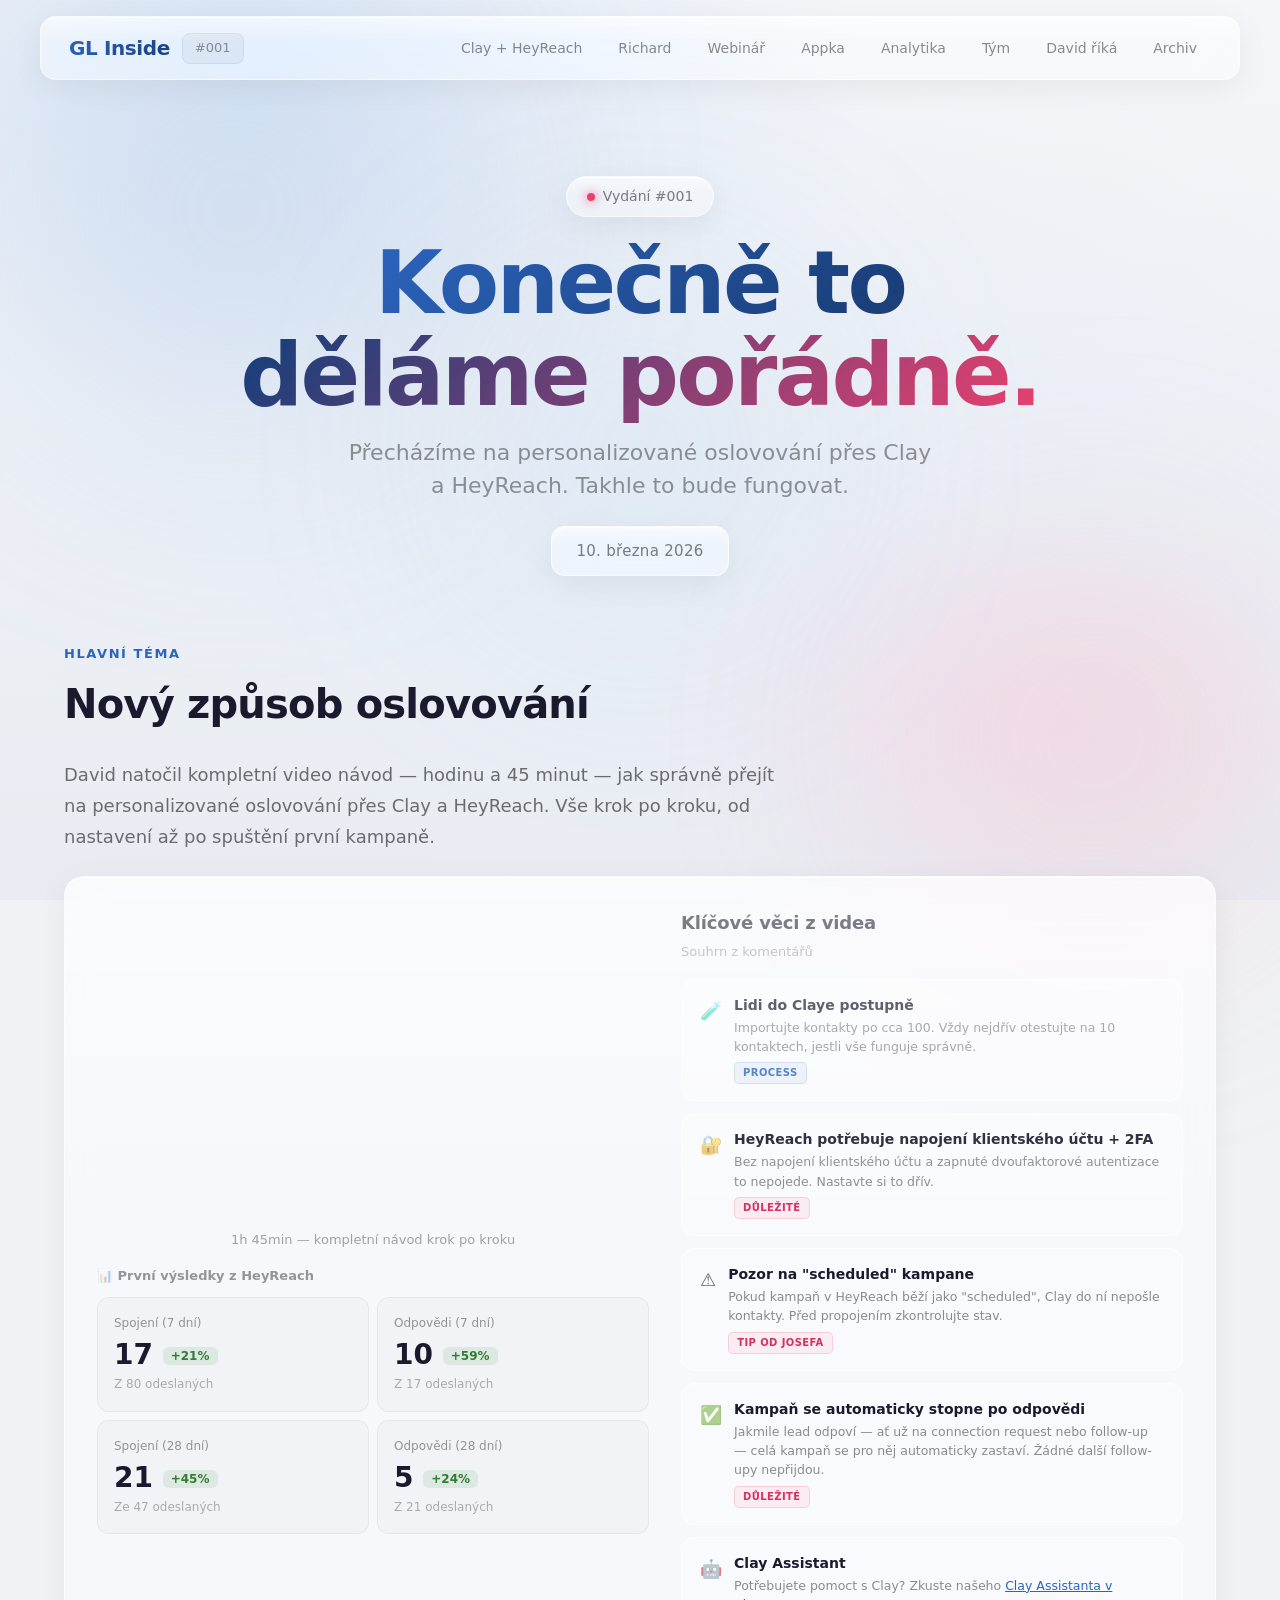
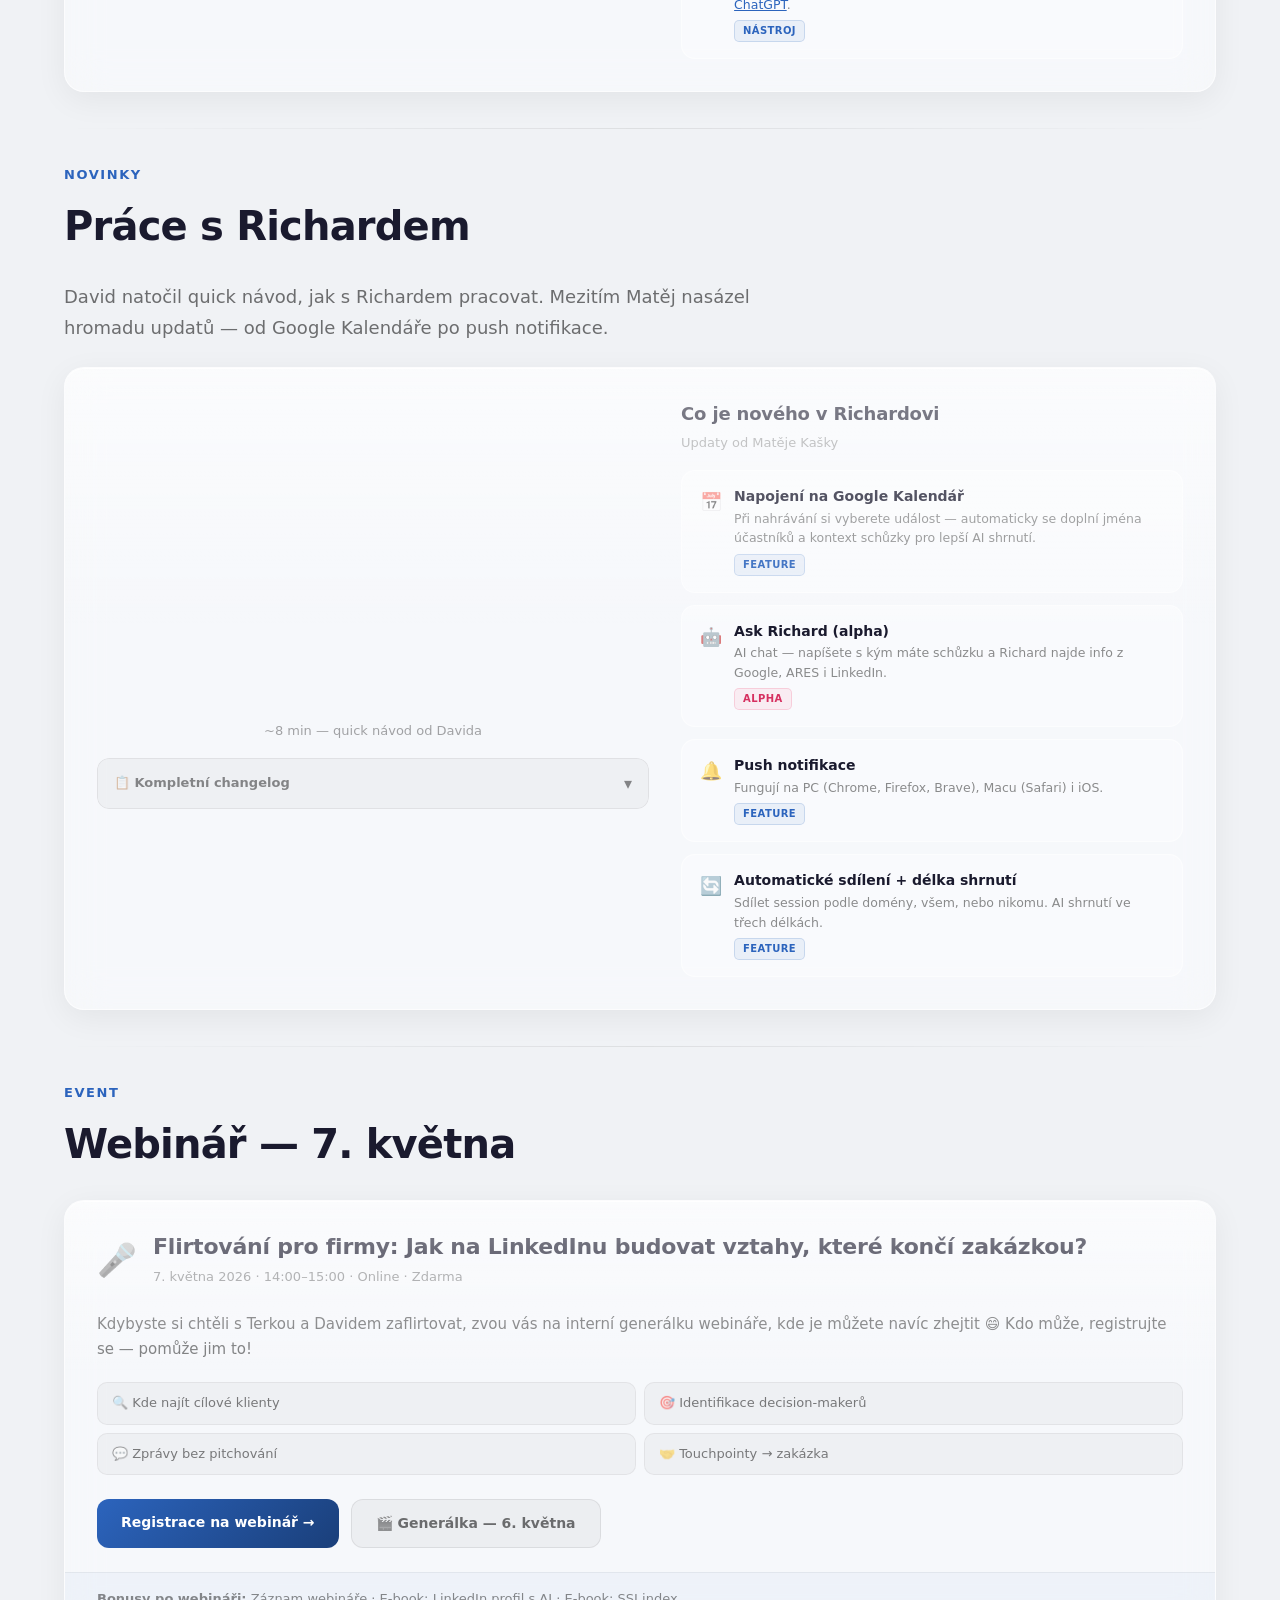
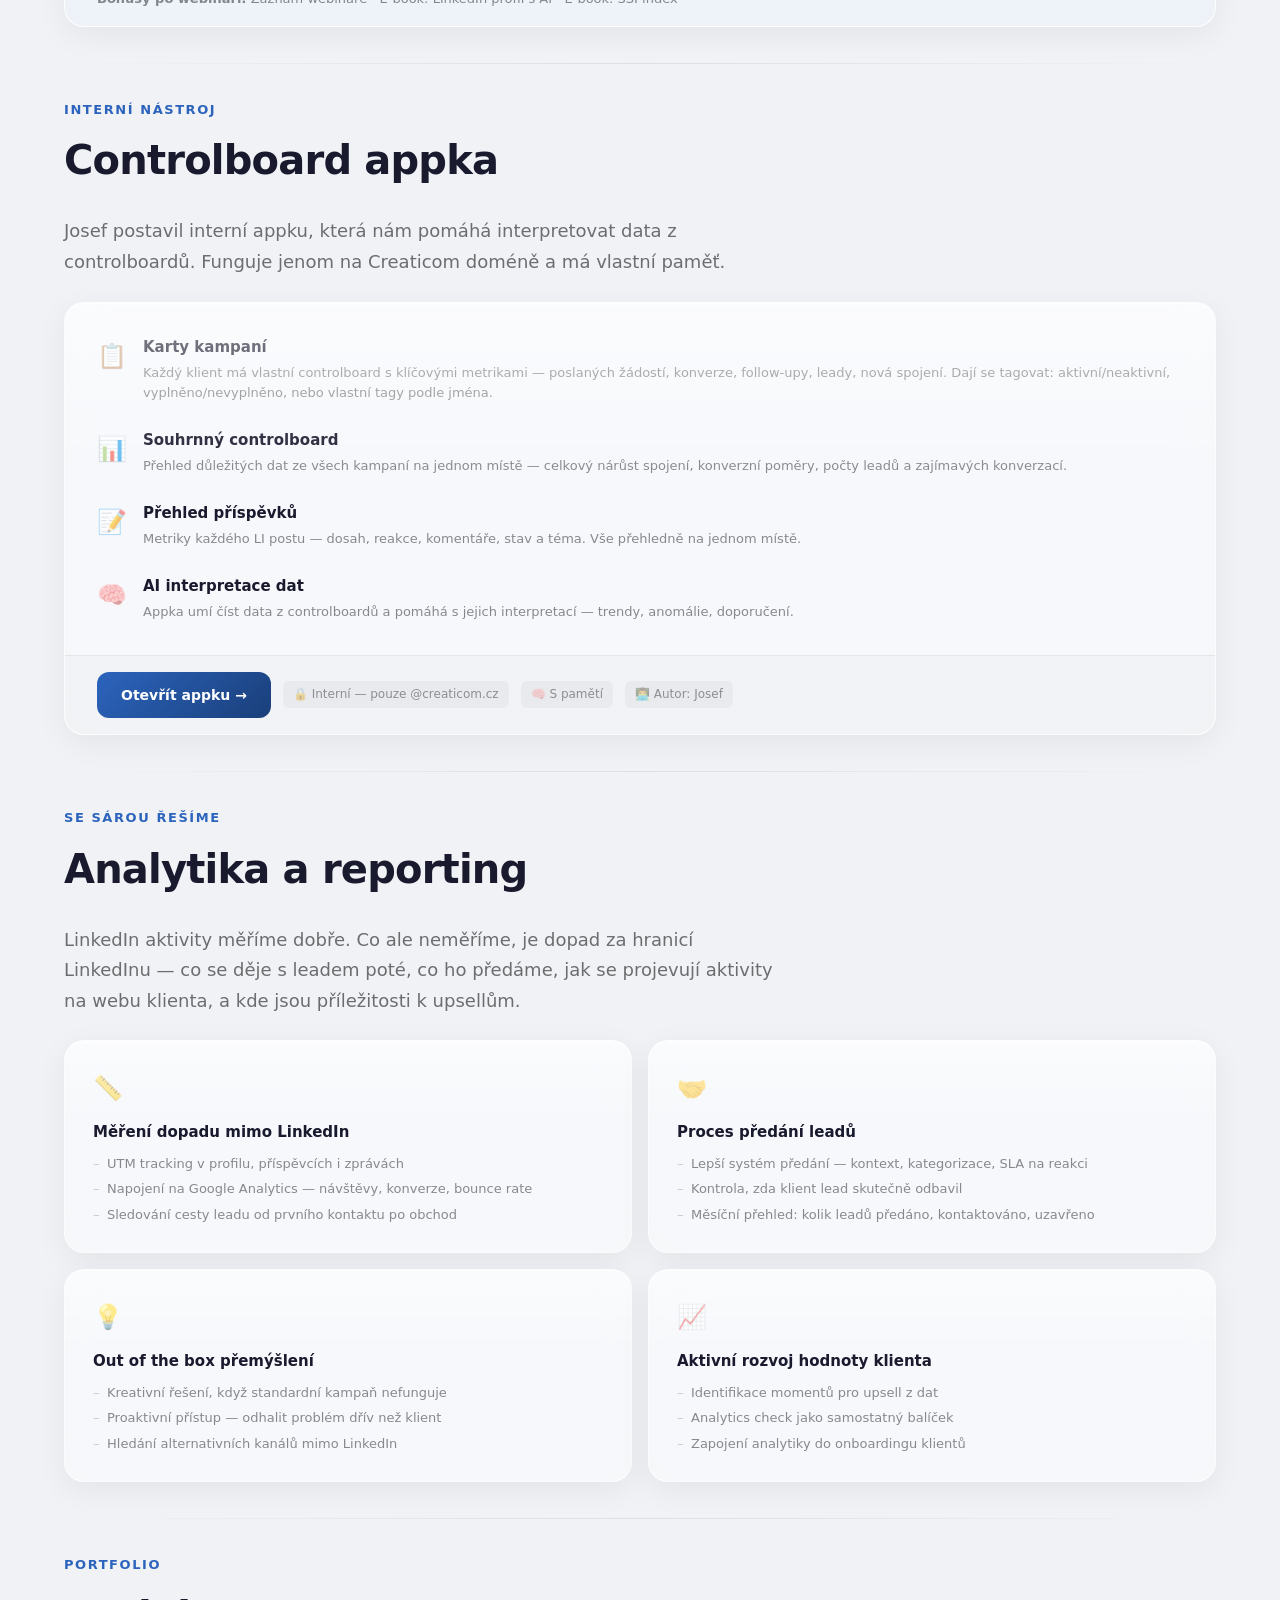
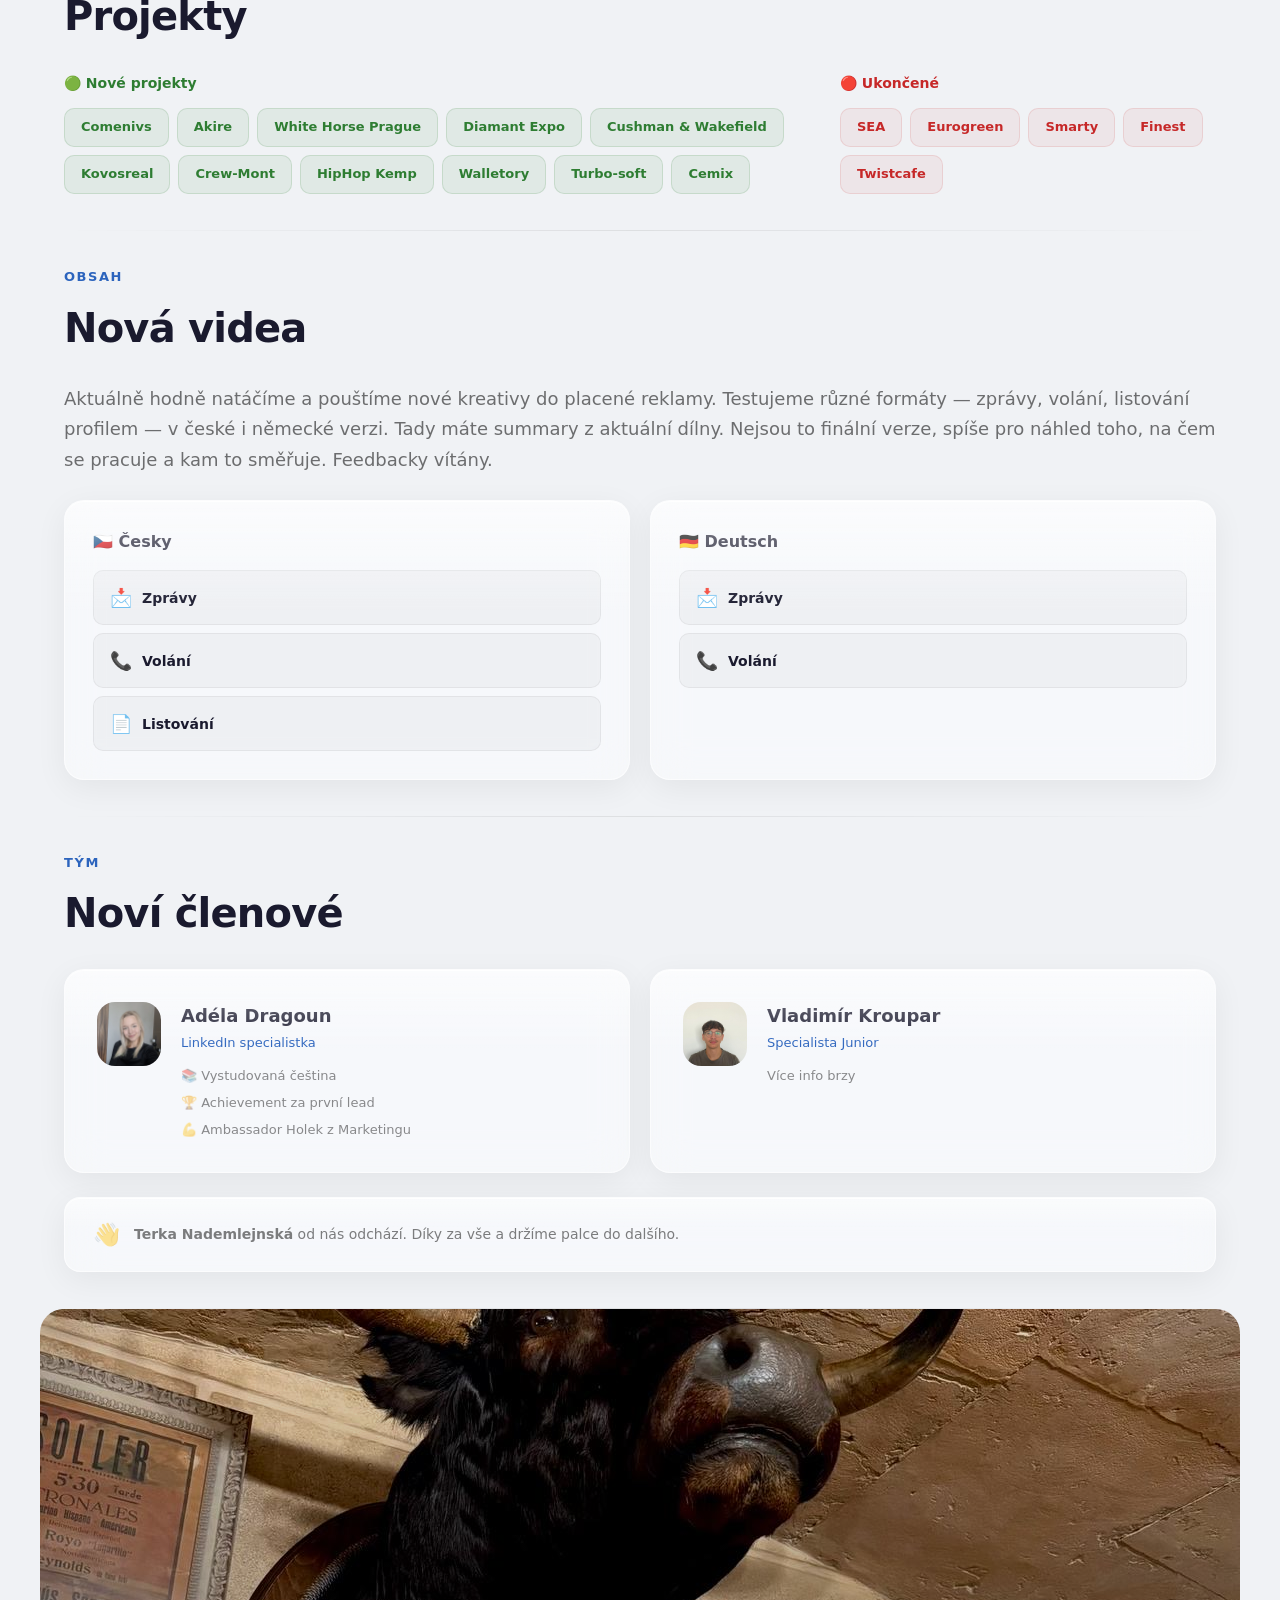
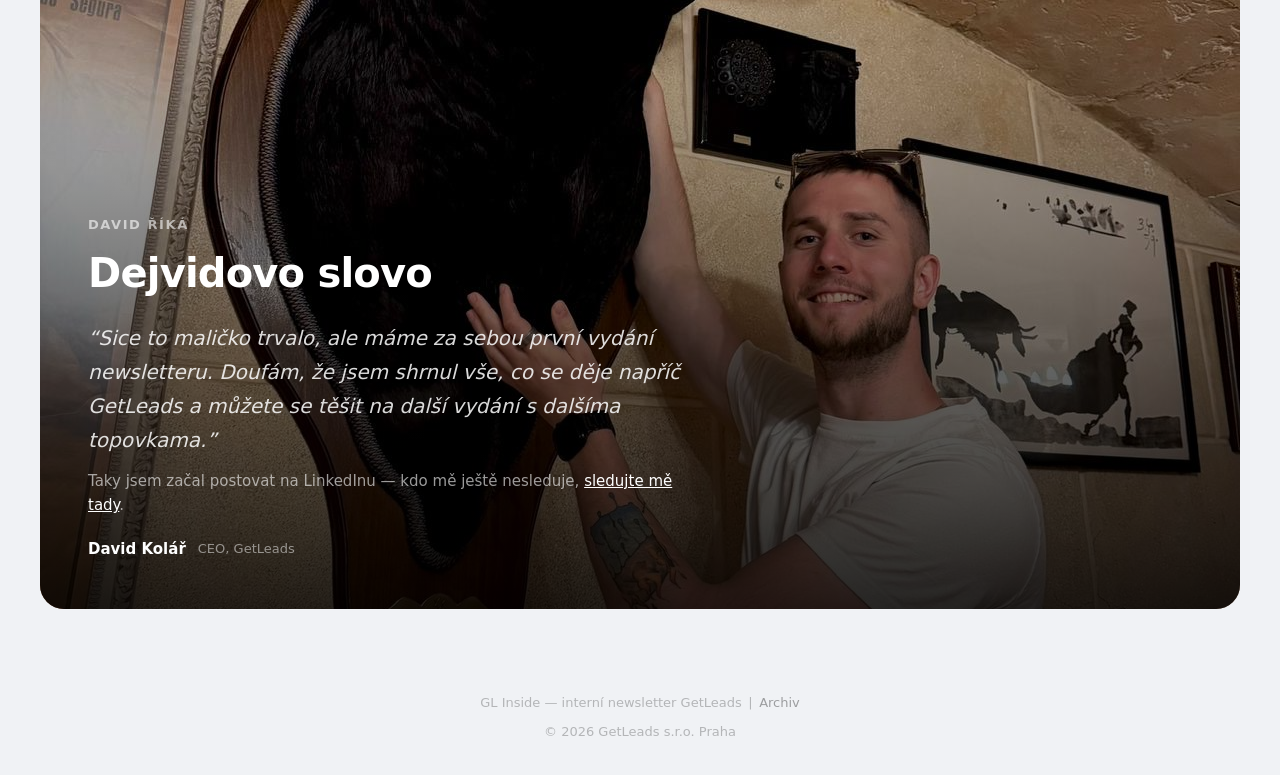
==== issues/001.html @ 80d2df3e "Use 4:3 aspect ratio for David hero to show full photo Co-Authored-By: Claude Opus 4.6 (1M context) " ====
<!DOCTYPE html>
<html lang="cs">
<head>
  <meta charset="UTF-8">
  <meta name="viewport" content="width=device-width, initial-scale=1.0">
  <title>GL Inside #001 — Konečně to děláme pořádně</title>
  <link rel="stylesheet" href="../css/style.css">
  <style>
    /* --- Single news card: video + points --- */
    .news-card {
      padding: 32px;
      display: grid;
      grid-template-columns: 1.1fr 1fr;
      gap: 32px;
      align-items: start;
    }
    @media (max-width: 900px) {
      .news-card {
        grid-template-columns: 1fr;
        padding: 24px;
      }
    }

    /* Left column — video */
    .news-card__video iframe {
      display: block;
      width: 100%;
      aspect-ratio: 16 / 9;
      border: none;
      border-radius: 14px;
    }
    .news-card__video-caption {
      margin-top: 10px;
      font-size: 13px;
      color: rgba(0, 0, 0, 0.35);
      text-align: center;
    }

    /* Right column — points */
    .points-header {
      margin-bottom: 16px;
    }
    .points-header h3 {
      font-size: 18px;
      font-weight: 700;
      color: #1a1a2e;
      letter-spacing: -0.01em;
    }
    .points-header p {
      font-size: 13px;
      color: rgba(0, 0, 0, 0.35);
      margin-top: 4px;
    }
    .points {
      display: flex;
      flex-direction: column;
      gap: 12px;
    }
    .point {
      padding: 16px 18px;
      display: flex;
      align-items: flex-start;
      gap: 12px;
      background: rgba(255, 255, 255, 0.35);
      border: 1px solid rgba(255, 255, 255, 0.5);
      border-radius: 14px;
      transition: all 0.35s ease;
    }
    .point:hover {
      transform: translateY(-2px);
      background: rgba(255, 255, 255, 0.55);
      border-color: rgba(255, 255, 255, 0.7);
      box-shadow: 0 6px 24px rgba(0, 0, 0, 0.05);
    }
    .point__icon {
      font-size: 18px;
      flex-shrink: 0;
      margin-top: 1px;
    }
    .point__body h4 {
      font-size: 14px;
      font-weight: 600;
      color: #1a1a2e;
      margin-bottom: 3px;
      line-height: 1.35;
    }
    .point__body p {
      font-size: 12.5px;
      line-height: 1.55;
      color: rgba(0, 0, 0, 0.45);
    }
    .point__tag {
      display: inline-block;
      margin-top: 6px;
      padding: 2px 8px;
      border-radius: 5px;
      font-size: 10px;
      font-weight: 600;
      letter-spacing: 0.04em;
      text-transform: uppercase;
    }
    .point__tag--blue {
      background: rgba(44, 100, 189, 0.08);
      color: #2C64BD;
      border: 1px solid rgba(44, 100, 189, 0.18);
    }
    .point__tag--pink {
      background: rgba(234, 64, 111, 0.08);
      color: #d63060;
      border: 1px solid rgba(234, 64, 111, 0.18);
    }

    /* Intro text */
    .intro-text {
      font-size: clamp(16px, 2vw, 18px);
      line-height: 1.7;
      color: rgba(0, 0, 0, 0.55);
      max-width: 720px;
      margin-bottom: 24px;
    }

    /* Webinar card */
    .webinar-card {
      padding: 0;
      overflow: hidden;
    }
    .webinar-card__header {
      display: flex;
      align-items: flex-start;
      gap: 16px;
      padding: 32px 32px 0;
    }
    .webinar-card__emoji {
      font-size: 32px;
      flex-shrink: 0;
      margin-top: 2px;
    }
    .webinar-card__title {
      font-size: clamp(18px, 2.5vw, 22px);
      font-weight: 700;
      color: #1a1a2e;
      letter-spacing: -0.01em;
      line-height: 1.3;
      margin-bottom: 6px;
    }
    .webinar-card__meta {
      font-size: 13px;
      color: rgba(0, 0, 0, 0.4);
    }
    .webinar-card__body {
      padding: 24px 32px;
    }
    .webinar-card__desc {
      font-size: 15px;
      line-height: 1.65;
      color: rgba(0, 0, 0, 0.5);
      margin-bottom: 20px;
    }
    .webinar-card__topics {
      display: grid;
      grid-template-columns: 1fr 1fr;
      gap: 8px;
      margin-bottom: 24px;
    }
    .webinar-card__topic {
      font-size: 13px;
      color: rgba(0, 0, 0, 0.5);
      padding: 10px 14px;
      background: rgba(0, 0, 0, 0.03);
      border: 1px solid rgba(0, 0, 0, 0.05);
      border-radius: 10px;
    }
    .webinar-card__actions {
      display: flex;
      gap: 12px;
      flex-wrap: wrap;
    }
    .webinar-card__btn {
      display: inline-block;
      padding: 12px 24px;
      border-radius: 12px;
      font-size: 14px;
      font-weight: 600;
      text-decoration: none;
      transition: all 0.3s ease;
    }
    .webinar-card__btn--primary {
      background: linear-gradient(135deg, #2C64BD, #1a3f7a);
      color: #fff;
    }
    .webinar-card__btn--primary:hover {
      transform: translateY(-1px);
      box-shadow: 0 6px 20px rgba(44, 100, 189, 0.3);
    }
    .webinar-card__btn--secondary {
      background: rgba(0, 0, 0, 0.04);
      border: 1px solid rgba(0, 0, 0, 0.08);
      color: rgba(0, 0, 0, 0.55);
    }
    .webinar-card__btn--secondary:hover {
      background: rgba(0, 0, 0, 0.07);
      color: rgba(0, 0, 0, 0.7);
    }
    .webinar-card__bonus {
      padding: 16px 32px;
      background: rgba(44, 100, 189, 0.04);
      border-top: 1px solid rgba(0, 0, 0, 0.05);
      font-size: 13px;
      color: rgba(0, 0, 0, 0.45);
    }
    @media (max-width: 600px) {
      .webinar-card__header { padding: 24px 20px 0; }
      .webinar-card__body { padding: 20px; }
      .webinar-card__bonus { padding: 14px 20px; }
      .webinar-card__topics { grid-template-columns: 1fr; }
      .webinar-card__actions { flex-direction: column; }
      .webinar-card__btn { text-align: center; }
    }

    /* Analytics grid */
    .analytics-grid {
      display: grid;
      grid-template-columns: repeat(2, 1fr);
      gap: 16px;
    }
    .analytics-card {
      padding: 28px;
      transition: all 0.35s ease;
    }
    .analytics-card:hover {
      transform: translateY(-2px);
      box-shadow: 0 12px 36px rgba(0, 0, 0, 0.06);
    }
    .analytics-card__icon {
      font-size: 24px;
      display: block;
      margin-bottom: 12px;
    }
    .analytics-card__title {
      font-size: 15px;
      font-weight: 700;
      color: #1a1a2e;
      margin-bottom: 10px;
    }
    .analytics-card__list {
      list-style: none;
      padding: 0;
      display: flex;
      flex-direction: column;
      gap: 6px;
    }
    .analytics-card__list li {
      font-size: 13px;
      color: rgba(0, 0, 0, 0.45);
      line-height: 1.5;
      padding-left: 14px;
      position: relative;
    }
    .analytics-card__list li::before {
      content: '–';
      position: absolute;
      left: 0;
      color: rgba(0, 0, 0, 0.2);
    }
    @media (max-width: 768px) {
      .analytics-grid { grid-template-columns: 1fr; }
    }

    /* Videos */
    .videos-grid {
      display: grid;
      grid-template-columns: 1fr 1fr;
      gap: 20px;
    }
    .videos-col {
      padding: 28px;
    }
    .videos-col__title {
      font-size: 16px;
      font-weight: 700;
      color: #1a1a2e;
      margin-bottom: 16px;
    }
    .videos-list {
      display: flex;
      flex-direction: column;
      gap: 8px;
    }
    .video-item {
      display: flex;
      align-items: center;
      gap: 10px;
      padding: 12px 16px;
      background: rgba(0, 0, 0, 0.03);
      border: 1px solid rgba(0, 0, 0, 0.05);
      border-radius: 10px;
      text-decoration: none;
      transition: all 0.3s ease;
    }
    .video-item:hover {
      background: rgba(44, 100, 189, 0.06);
      border-color: rgba(44, 100, 189, 0.15);
    }
    .video-item__icon {
      font-size: 18px;
    }
    .video-item__name {
      font-size: 14px;
      font-weight: 600;
      color: #1a1a2e;
    }
    .video-item:hover .video-item__name {
      color: #2C64BD;
    }
    @media (max-width: 600px) {
      .videos-grid { grid-template-columns: 1fr; }
    }

    /* Projects */
    .projects-grid {
      display: grid;
      grid-template-columns: 2fr 1fr;
      gap: 24px;
    }
    .projects-col__title {
      font-size: 14px;
      font-weight: 600;
      margin-bottom: 14px;
    }
    .projects-col__title--green { color: #2e7d32; }
    .projects-col__title--red { color: #c62828; }
    .projects-list {
      display: flex;
      flex-wrap: wrap;
      gap: 8px;
    }
    .project-chip {
      padding: 8px 16px;
      border-radius: 10px;
      font-size: 13px;
      font-weight: 600;
    }
    .project-chip--green {
      background: rgba(46, 125, 50, 0.08);
      color: #2e7d32;
      border: 1px solid rgba(46, 125, 50, 0.15);
    }
    .project-chip--red {
      background: rgba(198, 40, 40, 0.06);
      color: #c62828;
      border: 1px solid rgba(198, 40, 40, 0.12);
    }
    @media (max-width: 600px) {
      .projects-grid { grid-template-columns: 1fr; }
    }

    /* App card */
    .app-card {
      padding: 0;
      overflow: hidden;
    }
    .app-card__features {
      padding: 32px;
      display: flex;
      flex-direction: column;
      gap: 24px;
    }
    .app-feature {
      display: flex;
      gap: 16px;
      align-items: flex-start;
    }
    .app-feature__icon {
      font-size: 24px;
      flex-shrink: 0;
      margin-top: 2px;
    }
    .app-feature__title {
      font-size: 15px;
      font-weight: 700;
      color: #1a1a2e;
      margin-bottom: 4px;
    }
    .app-feature__desc {
      font-size: 13px;
      line-height: 1.6;
      color: rgba(0, 0, 0, 0.45);
    }
    .app-card__footer {
      padding: 16px 32px;
      background: rgba(0, 0, 0, 0.02);
      border-top: 1px solid rgba(0, 0, 0, 0.05);
      display: flex;
      align-items: center;
      gap: 12px;
      flex-wrap: wrap;
      justify-content: flex-start;
    }
    .app-card__tag {
      font-size: 12px;
      color: rgba(0, 0, 0, 0.4);
      padding: 4px 10px;
      background: rgba(0, 0, 0, 0.04);
      border-radius: 6px;
    }
    @media (max-width: 600px) {
      .app-card__features { padding: 24px 20px; }
      .app-card__footer { padding: 14px 20px; }
    }

    /* Changelog accordion */
    .changelog {
      margin-top: 16px;
      border-radius: 12px;
      overflow: hidden;
    }
    .changelog__toggle {
      display: flex;
      align-items: center;
      justify-content: space-between;
      padding: 12px 16px;
      font-size: 13px;
      font-weight: 600;
      color: rgba(0, 0, 0, 0.45);
      cursor: pointer;
      background: rgba(0, 0, 0, 0.03);
      border: 1px solid rgba(0, 0, 0, 0.06);
      border-radius: 12px;
      transition: all 0.3s ease;
      list-style: none;
    }
    .changelog__toggle::-webkit-details-marker { display: none; }
    .changelog__toggle:hover {
      background: rgba(0, 0, 0, 0.05);
      color: rgba(0, 0, 0, 0.6);
    }
    .changelog__arrow {
      transition: transform 0.3s ease;
      font-size: 16px;
    }
    .changelog[open] .changelog__arrow {
      transform: rotate(180deg);
    }
    .changelog[open] .changelog__toggle {
      border-radius: 12px 12px 0 0;
      border-bottom-color: transparent;
    }
    .changelog__content {
      padding: 16px 18px 20px;
      background: rgba(0, 0, 0, 0.02);
      border: 1px solid rgba(0, 0, 0, 0.06);
      border-top: none;
      border-radius: 0 0 12px 12px;
    }
    .changelog__group {
      margin-bottom: 16px;
    }
    .changelog__group:last-child {
      margin-bottom: 0;
    }
    .changelog__date {
      font-size: 11px;
      font-weight: 600;
      text-transform: uppercase;
      letter-spacing: 0.08em;
      color: #2C64BD;
      margin-bottom: 6px;
    }
    .changelog__content ul {
      list-style: none;
      padding: 0;
      display: flex;
      flex-direction: column;
      gap: 4px;
    }
    .changelog__content li {
      font-size: 12.5px;
      color: rgba(0, 0, 0, 0.5);
      line-height: 1.5;
      padding-left: 12px;
      position: relative;
    }
    .changelog__content li::before {
      content: '–';
      position: absolute;
      left: 0;
      color: rgba(0, 0, 0, 0.2);
    }

    /* Stats row */
    .stats-row {
      display: grid;
      grid-template-columns: 1fr 1fr;
      gap: 16px;
    }
    .stats-row__group {
      padding: 24px;
    }
    .stats-row__period {
      font-size: 13px;
      font-weight: 600;
      color: rgba(0, 0, 0, 0.4);
      margin-bottom: 16px;
    }
    .stats-row__cards {
      display: grid;
      grid-template-columns: 1fr 1fr;
      gap: 12px;
    }
    .stat-mini {
      padding: 16px;
      background: rgba(0, 0, 0, 0.02);
      border: 1px solid rgba(0, 0, 0, 0.05);
      border-radius: 12px;
    }
    .stat-mini__label {
      font-size: 12px;
      color: rgba(0, 0, 0, 0.4);
      margin-bottom: 8px;
    }
    .stat-mini__value {
      font-size: 28px;
      font-weight: 700;
      color: #1a1a2e;
      line-height: 1;
      margin-bottom: 6px;
    }
    .stat-mini__badge {
      font-size: 12px;
      font-weight: 600;
      color: #2e7d32;
      background: rgba(46, 125, 50, 0.1);
      padding: 2px 8px;
      border-radius: 6px;
      vertical-align: middle;
    }
    .stat-mini__sub {
      font-size: 12px;
      color: rgba(0, 0, 0, 0.3);
    }
    @media (max-width: 768px) {
      .stats-row { grid-template-columns: 1fr; }
      .stats-row__cards { grid-template-columns: 1fr; }
    }

    /* David hero section */
    .david-hero {
      position: relative;
      border-radius: 24px;
      overflow: hidden;
      max-width: 1200px;
      margin: 0 auto 36px;
      aspect-ratio: 4 / 3;
      display: flex;
      align-items: flex-end;
    }
    .david-hero__bg {
      position: absolute;
      inset: 0;
      width: 100%;
      height: 100%;
      object-fit: cover;
      object-position: center center;
    }
    .david-hero__overlay {
      position: absolute;
      inset: 0;
      background: linear-gradient(to top, rgba(0,0,0,0.85) 0%, rgba(0,0,0,0.4) 50%, rgba(0,0,0,0.1) 100%);
    }
    .david-hero__content {
      position: relative;
      z-index: 1;
      padding: 48px;
      max-width: 700px;
    }
    .david-hero__label {
      font-size: 13px;
      font-weight: 600;
      text-transform: uppercase;
      letter-spacing: 0.12em;
      color: rgba(255,255,255,0.6);
      margin-bottom: 6px;
    }
    .david-hero__title {
      font-size: clamp(28px, 4vw, 40px);
      font-weight: 700;
      color: #fff;
      letter-spacing: -0.02em;
      margin-bottom: 16px;
    }
    .david-hero__quote {
      font-size: clamp(16px, 2vw, 20px);
      font-style: italic;
      font-weight: 300;
      line-height: 1.7;
      color: rgba(255,255,255,0.85);
      margin-bottom: 12px;
    }
    .david-hero__cta {
      font-size: 15px;
      color: rgba(255,255,255,0.6);
      margin-bottom: 20px;
      line-height: 1.6;
    }
    .david-hero__cta a {
      color: #fff;
      text-decoration: underline;
    }
    .david-hero__sig {
      display: flex;
      gap: 12px;
      align-items: center;
    }
    .david-hero__sig-name {
      font-size: 15px;
      font-weight: 700;
      color: #fff;
    }
    .david-hero__sig-role {
      font-size: 13px;
      color: rgba(255,255,255,0.5);
    }
    @media (max-width: 768px) {
      .david-hero {
        min-height: 500px;
        border-radius: 0;
        margin-left: -24px;
        margin-right: -24px;
      }
      .david-hero__content {
        padding: 32px 24px;
      }
    }

    /* Team section */
    .team-grid {
      display: grid;
      grid-template-columns: repeat(auto-fit, minmax(320px, 1fr));
      gap: 20px;
      margin-bottom: 24px;
    }
    .team-card {
      padding: 32px;
      display: flex;
      gap: 20px;
      align-items: flex-start;
      transition: all 0.35s ease;
    }
    .team-card:hover {
      transform: translateY(-2px);
      box-shadow: 0 12px 36px rgba(0, 0, 0, 0.06);
    }
    .team-card__avatar {
      width: 64px;
      height: 64px;
      border-radius: 18px;
      object-fit: cover;
      flex-shrink: 0;
    }
    .team-card__avatar--pink {
      background: linear-gradient(135deg, #EA406F, #c0284f);
    }
    .team-card__avatar--blue {
      background: linear-gradient(135deg, #2C64BD, #1a3f7a);
    }
    .team-card__name {
      font-size: 18px;
      font-weight: 700;
      color: #1a1a2e;
      margin-bottom: 2px;
    }
    .team-card__role {
      font-size: 13px;
      font-weight: 500;
      color: #2C64BD;
      margin-bottom: 12px;
    }
    .team-card__points {
      list-style: none;
      padding: 0;
      display: flex;
      flex-direction: column;
      gap: 6px;
    }
    .team-card__points li {
      font-size: 13px;
      color: rgba(0, 0, 0, 0.45);
    }
    .team-farewell {
      display: flex;
      align-items: center;
      gap: 14px;
      padding: 20px 28px;
      border-radius: 16px;
      font-size: 14px;
      color: rgba(0, 0, 0, 0.5);
      line-height: 1.5;
    }
    .team-farewell__icon {
      font-size: 22px;
      flex-shrink: 0;
    }
    @media (max-width: 768px) {
      .team-grid {
        grid-template-columns: 1fr;
      }
    }
  </style>
</head>
<body>

  <!-- Background -->
  <div class="bg-canvas"></div>
  <div class="bg-orb bg-orb--blue"></div>
  <div class="bg-orb bg-orb--pink"></div>
  <div class="bg-orb bg-orb--cyan"></div>

  <!-- Navbar -->
  <nav class="navbar">
    <div class="navbar__inner glass">
      <a href="../index.html" class="navbar__brand">
        <span class="navbar__logo">GL Inside</span>
        <span class="navbar__issue">#001</span>
      </a>
      <div class="navbar__links">
        <a href="#clay-heyreach" class="navbar__link">Clay + HeyReach</a>
        <a href="#richard" class="navbar__link">Richard</a>
        <a href="#webinar" class="navbar__link">Webinář</a>
        <a href="#appka" class="navbar__link">Appka</a>
        <a href="#analytika" class="navbar__link">Analytika</a>
        <a href="#tym" class="navbar__link">Tým</a>
        <a href="#david" class="navbar__link">David říká</a>
        <a href="../index.html" class="navbar__link">Archiv</a>
      </div>
    </div>
  </nav>

  <!-- Hero -->
  <header class="hero">
    <div class="hero__badge glass">
      <span class="hero__badge-dot"></span>
      Vydání #001
    </div>
    <h1 class="hero__title">
      <span class="hero__title--gradient">Konečně to děláme pořádně.</span>
    </h1>
    <p class="hero__subtitle">
      Přecházíme na personalizované oslovování přes Clay a HeyReach. Takhle to bude fungovat.
    </p>
    <div class="hero__date-badge glass">
      10. března 2026
    </div>
  </header>

  <!-- Clay + HeyReach — jedna aktualita -->
  <section class="section" id="clay-heyreach">
    <div class="section__header">
      <p class="section__label">Hlavní téma</p>
      <h2 class="section__title">Nový způsob oslovování</h2>
    </div>

    <p class="intro-text">
      David natočil kompletní video návod — hodinu a 45 minut — jak správně přejít na personalizované oslovování přes Clay a HeyReach. Vše krok po kroku, od nastavení až po spuštění první kampaně.
    </p>

    <!-- Jedna karta: video vlevo, pointy vpravo -->
    <div class="news-card glass">
      <!-- Video -->
      <div class="news-card__video">
        <iframe
          src="https://www.youtube.com/embed/jrOPq4Cb2VU"
          title="Clay + HeyReach navod"
          allow="accelerometer; autoplay; clipboard-write; encrypted-media; gyroscope; picture-in-picture"
          allowfullscreen>
        </iframe>
        <p class="news-card__video-caption">1h 45min — kompletní návod krok po kroku</p>

        <div style="margin-top: 16px;">
          <p style="font-size: 13px; font-weight: 600; color: rgba(0,0,0,0.4); margin-bottom: 10px;">📊 První výsledky z HeyReach</p>
          <div style="display: grid; grid-template-columns: 1fr 1fr; gap: 8px;">
            <div class="stat-mini">
              <div class="stat-mini__label">Spojení (7 dní)</div>
              <div class="stat-mini__value">17 <span class="stat-mini__badge">+21%</span></div>
              <div class="stat-mini__sub">Z 80 odeslaných</div>
            </div>
            <div class="stat-mini">
              <div class="stat-mini__label">Odpovědi (7 dní)</div>
              <div class="stat-mini__value">10 <span class="stat-mini__badge">+59%</span></div>
              <div class="stat-mini__sub">Z 17 odeslaných</div>
            </div>
            <div class="stat-mini">
              <div class="stat-mini__label">Spojení (28 dní)</div>
              <div class="stat-mini__value">21 <span class="stat-mini__badge">+45%</span></div>
              <div class="stat-mini__sub">Ze 47 odeslaných</div>
            </div>
            <div class="stat-mini">
              <div class="stat-mini__label">Odpovědi (28 dní)</div>
              <div class="stat-mini__value">5 <span class="stat-mini__badge">+24%</span></div>
              <div class="stat-mini__sub">Z 21 odeslaných</div>
            </div>
          </div>
        </div>
      </div>

      <!-- Klicove body -->
      <div>
        <div class="points-header">
          <h3>Klíčové věci z videa</h3>
          <p>Souhrn z komentářů</p>
        </div>
        <div class="points">
          <div class="point">
            <span class="point__icon">&#x1F9EA;</span>
            <div class="point__body">
              <h4>Lidi do Claye postupně</h4>
              <p>Importujte kontakty po cca 100. Vždy nejdřív otestujte na 10 kontaktech, jestli vše funguje správně.</p>
              <span class="point__tag point__tag--blue">PROCESS</span>
            </div>
          </div>
          <div class="point">
            <span class="point__icon">&#x1F510;</span>
            <div class="point__body">
              <h4>HeyReach potřebuje napojení klientského účtu + 2FA</h4>
              <p>Bez napojení klientského účtu a zapnuté dvoufaktorové autentizace to nepojede. Nastavte si to dřív.</p>
              <span class="point__tag point__tag--pink">DŮLEŽITÉ</span>
            </div>
          </div>
          <div class="point">
            <span class="point__icon">&#x26A0;&#xFE0F;</span>
            <div class="point__body">
              <h4>Pozor na "scheduled" kampane</h4>
              <p>Pokud kampaň v HeyReach běží jako "scheduled", Clay do ní nepošle kontakty. Před propojením zkontrolujte stav.</p>
              <span class="point__tag point__tag--pink">TIP OD JOSEFA</span>
            </div>
          </div>
          <div class="point">
            <span class="point__icon">&#x2705;</span>
            <div class="point__body">
              <h4>Kampaň se automaticky stopne po odpovědi</h4>
              <p>Jakmile lead odpoví — ať už na connection request nebo follow-up — celá kampaň se pro něj automaticky zastaví. Žádné další follow-upy nepřijdou.</p>
              <span class="point__tag point__tag--pink">DŮLEŽITÉ</span>
            </div>
          </div>
          <div class="point">
            <span class="point__icon">&#x1F916;</span>
            <div class="point__body">
              <h4>Clay Assistant</h4>
              <p>Potřebujete pomoct s Clay? Zkuste našeho <a href="https://chatgpt.com/g/g-699868f02fd48191ba2586bf656e9349-clay-assistant" target="_blank" style="color: #2C64BD; text-decoration: underline;">Clay Assistanta v ChatGPT</a>.</p>
              <span class="point__tag point__tag--blue">NÁSTROJ</span>
            </div>
          </div>
        </div>
      </div>
    </div>

  </section>

  <div class="divider"><div class="divider__line"></div></div>

  <!-- Richard -->
  <section class="section" id="richard">
    <div class="section__header">
      <p class="section__label">Novinky</p>
      <h2 class="section__title">Práce s Richardem</h2>
    </div>

    <p class="intro-text">
      David natočil quick návod, jak s Richardem pracovat. Mezitím Matěj nasázel hromadu updatů — od Google Kalendáře po push notifikace.
    </p>

    <!-- Hlavní features -->
    <div class="news-card glass">
      <!-- Video -->
      <div class="news-card__video">
        <iframe
          src="https://www.youtube.com/embed/uesvX5FfQ3k"
          title="Práce s Richardem — návod"
          allow="accelerometer; autoplay; clipboard-write; encrypted-media; gyroscope; picture-in-picture"
          allowfullscreen>
        </iframe>
        <p class="news-card__video-caption">~8 min — quick návod od Davida</p>

        <!-- Rozbalovací changelog -->
        <details class="changelog">
          <summary class="changelog__toggle">
            <span>📋 Kompletní changelog</span>
            <span class="changelog__arrow">&#x25BE;</span>
          </summary>
          <div class="changelog__content">
            <div class="changelog__group">
              <h5 class="changelog__date">27. března</h5>
              <ul>
                <li><strong>Fix:</strong> Nenačítání summarizací u speakerů</li>
                <li><strong>Fix:</strong> Špatná synchronizace mezi zařízeními</li>
                <li><strong>Fix:</strong> Automatické sdílení nefungovalo</li>
                <li><strong>Nové:</strong> Automatické sdílení — Doména / Všichni / Nesdílet</li>
                <li><strong>Nové:</strong> Délka AI shrnutí — Stručné / Normální / Podrobné</li>
              </ul>
            </div>
            <div class="changelog__group">
              <h5 class="changelog__date">3. dubna</h5>
              <ul>
                <li><strong>Alpha:</strong> Ask Richard — AI chat s vyhledáváním Google, ARES, LinkedIn</li>
                <li><strong>Alpha:</strong> Onboarding — základní verze</li>
                <li><em>Pozn:</em> Ask Richard na mobilu zatím rozbitý</li>
              </ul>
            </div>
            <div class="changelog__group">
              <h5 class="changelog__date">6. dubna</h5>
              <ul>
                <li><strong>Nové:</strong> Push notifikace — Chrome, Firefox, Brave, Safari, iOS</li>
              </ul>
            </div>
          </div>
        </details>
      </div>

      <!-- Klíčové features -->
      <div>
        <div class="points-header">
          <h3>Co je nového v Richardovi</h3>
          <p>Updaty od Matěje Kašky</p>
        </div>
        <div class="points">
          <div class="point">
            <span class="point__icon">&#x1F4C5;</span>
            <div class="point__body">
              <h4>Napojení na Google Kalendář</h4>
              <p>Při nahrávání si vyberete událost — automaticky se doplní jména účastníků a kontext schůzky pro lepší AI shrnutí.</p>
              <span class="point__tag point__tag--blue">FEATURE</span>
            </div>
          </div>
          <div class="point">
            <span class="point__icon">&#x1F916;</span>
            <div class="point__body">
              <h4>Ask Richard (alpha)</h4>
              <p>AI chat — napíšete s kým máte schůzku a Richard najde info z Google, ARES i LinkedIn.</p>
              <span class="point__tag point__tag--pink">ALPHA</span>
            </div>
          </div>
          <div class="point">
            <span class="point__icon">&#x1F514;</span>
            <div class="point__body">
              <h4>Push notifikace</h4>
              <p>Fungují na PC (Chrome, Firefox, Brave), Macu (Safari) i iOS.</p>
              <span class="point__tag point__tag--blue">FEATURE</span>
            </div>
          </div>
          <div class="point">
            <span class="point__icon">&#x1F504;</span>
            <div class="point__body">
              <h4>Automatické sdílení + délka shrnutí</h4>
              <p>Sdílet session podle domény, všem, nebo nikomu. AI shrnutí ve třech délkách.</p>
              <span class="point__tag point__tag--blue">FEATURE</span>
            </div>
          </div>
        </div>
      </div>
    </div>
  </section>

  <div class="divider"><div class="divider__line"></div></div>

  <!-- Webinář -->
  <section class="section" id="webinar">
    <div class="section__header">
      <p class="section__label">Event</p>
      <h2 class="section__title">Webinář — 7. května</h2>
    </div>

    <div class="webinar-card glass">
      <div class="webinar-card__header">
        <span class="webinar-card__emoji">&#x1F3A4;</span>
        <div>
          <h3 class="webinar-card__title">Flirtování pro firmy: Jak na LinkedInu budovat vztahy, které končí zakázkou?</h3>
          <p class="webinar-card__meta">7. května 2026 &middot; 14:00–15:00 &middot; Online &middot; Zdarma</p>
        </div>
      </div>

      <div class="webinar-card__body">
        <p class="webinar-card__desc">
          Kdybyste si chtěli s Terkou a Davidem zaflirtovat, zvou vás na interní generálku webináře, kde je můžete navíc zhejtit 😄 Kdo může, registrujte se — pomůže jim to!
        </p>

        <div class="webinar-card__topics">
          <div class="webinar-card__topic">&#x1F50D; Kde najít cílové klienty</div>
          <div class="webinar-card__topic">&#x1F3AF; Identifikace decision-makerů</div>
          <div class="webinar-card__topic">&#x1F4AC; Zprávy bez pitchování</div>
          <div class="webinar-card__topic">&#x1F91D; Touchpointy → zakázka</div>
        </div>

        <div class="webinar-card__actions">
          <a href="https://getleads.cz/webinar" class="webinar-card__btn webinar-card__btn--primary" target="_blank">Registrace na webinář &rarr;</a>
          <a href="https://luma.com/5ltin0oh" class="webinar-card__btn webinar-card__btn--secondary" target="_blank">&#x1F3AC; Generálka — 6. května</a>
        </div>
      </div>

      <div class="webinar-card__bonus">
        <p><strong>Bonusy po webináři:</strong> Záznam webináře &middot; E-book: LinkedIn profil s AI &middot; E-book: SSI index</p>
      </div>
    </div>
  </section>

  <div class="divider"><div class="divider__line"></div></div>

  <!-- Controlboard App -->
  <section class="section" id="appka">
    <div class="section__header">
      <p class="section__label">Interní nástroj</p>
      <h2 class="section__title">Controlboard appka</h2>
    </div>

    <p class="intro-text">
      Josef postavil interní appku, která nám pomáhá interpretovat data z controlboardů. Funguje jenom na Creaticom doméně a má vlastní paměť.
    </p>

    <div class="app-card glass">
      <div class="app-card__features">
        <div class="app-feature">
          <span class="app-feature__icon">&#x1F4CB;</span>
          <div>
            <h4 class="app-feature__title">Karty kampaní</h4>
            <p class="app-feature__desc">Každý klient má vlastní controlboard s klíčovými metrikami — poslaných žádostí, konverze, follow-upy, leady, nová spojení. Dají se tagovat: aktivní/neaktivní, vyplněno/nevyplněno, nebo vlastní tagy podle jména.</p>
          </div>
        </div>
        <div class="app-feature">
          <span class="app-feature__icon">&#x1F4CA;</span>
          <div>
            <h4 class="app-feature__title">Souhrnný controlboard</h4>
            <p class="app-feature__desc">Přehled důležitých dat ze všech kampaní na jednom místě — celkový nárůst spojení, konverzní poměry, počty leadů a zajímavých konverzací.</p>
          </div>
        </div>
        <div class="app-feature">
          <span class="app-feature__icon">&#x1F4DD;</span>
          <div>
            <h4 class="app-feature__title">Přehled příspěvků</h4>
            <p class="app-feature__desc">Metriky každého LI postu — dosah, reakce, komentáře, stav a téma. Vše přehledně na jednom místě.</p>
          </div>
        </div>
        <div class="app-feature">
          <span class="app-feature__icon">&#x1F9E0;</span>
          <div>
            <h4 class="app-feature__title">AI interpretace dat</h4>
            <p class="app-feature__desc">Appka umí číst data z controlboardů a pomáhá s jejich interpretací — trendy, anomálie, doporučení.</p>
          </div>
        </div>
      </div>
      <div class="app-card__footer">
        <a href="https://campaign-insights-one.vercel.app/" target="_blank" class="webinar-card__btn webinar-card__btn--primary">Otevřít appku &rarr;</a>
        <span class="app-card__tag">&#x1F512; Interní — pouze @creaticom.cz</span>
        <span class="app-card__tag">&#x1F9E0; S pamětí</span>
        <span class="app-card__tag">&#x1F468;&#x200D;&#x1F4BB; Autor: Josef</span>
      </div>
    </div>
  </section>

  <div class="divider"><div class="divider__line"></div></div>

  <!-- Analytika -->
  <section class="section" id="analytika">
    <div class="section__header">
      <p class="section__label">Se Sárou řešíme</p>
      <h2 class="section__title">Analytika a reporting</h2>
    </div>

    <p class="intro-text">
      LinkedIn aktivity měříme dobře. Co ale neměříme, je dopad za hranicí LinkedInu — co se děje s leadem poté, co ho předáme, jak se projevují aktivity na webu klienta, a kde jsou příležitosti k upsellům.
    </p>

    <div class="analytics-grid">
      <div class="analytics-card glass">
        <span class="analytics-card__icon">&#x1F4CF;</span>
        <h4 class="analytics-card__title">Měření dopadu mimo LinkedIn</h4>
        <ul class="analytics-card__list">
          <li>UTM tracking v profilu, příspěvcích i zprávách</li>
          <li>Napojení na Google Analytics — návštěvy, konverze, bounce rate</li>
          <li>Sledování cesty leadu od prvního kontaktu po obchod</li>
        </ul>
      </div>

      <div class="analytics-card glass">
        <span class="analytics-card__icon">&#x1F91D;</span>
        <h4 class="analytics-card__title">Proces předání leadů</h4>
        <ul class="analytics-card__list">
          <li>Lepší systém předání — kontext, kategorizace, SLA na reakci</li>
          <li>Kontrola, zda klient lead skutečně odbavil</li>
          <li>Měsíční přehled: kolik leadů předáno, kontaktováno, uzavřeno</li>
        </ul>
      </div>

      <div class="analytics-card glass">
        <span class="analytics-card__icon">&#x1F4A1;</span>
        <h4 class="analytics-card__title">Out of the box přemýšlení</h4>
        <ul class="analytics-card__list">
          <li>Kreativní řešení, když standardní kampaň nefunguje</li>
          <li>Proaktivní přístup — odhalit problém dřív než klient</li>
          <li>Hledání alternativních kanálů mimo LinkedIn</li>
        </ul>
      </div>

      <div class="analytics-card glass">
        <span class="analytics-card__icon">&#x1F4C8;</span>
        <h4 class="analytics-card__title">Aktivní rozvoj hodnoty klienta</h4>
        <ul class="analytics-card__list">
          <li>Identifikace momentů pro upsell z dat</li>
          <li>Analytics check jako samostatný balíček</li>
          <li>Zapojení analytiky do onboardingu klientů</li>
        </ul>
      </div>
    </div>
  </section>

  <div class="divider"><div class="divider__line"></div></div>

  <!-- Projekty -->
  <section class="section" id="projekty">
    <div class="section__header">
      <p class="section__label">Portfolio</p>
      <h2 class="section__title">Projekty</h2>
    </div>

    <div class="projects-grid">
      <div class="projects-col">
        <h4 class="projects-col__title projects-col__title--green">🟢 Nové projekty</h4>
        <div class="projects-list">
          <span class="project-chip project-chip--green">Comenivs</span>
          <span class="project-chip project-chip--green">Akire</span>
          <span class="project-chip project-chip--green">White Horse Prague</span>
          <span class="project-chip project-chip--green">Diamant Expo</span>
          <span class="project-chip project-chip--green">Cushman &amp; Wakefield</span>
          <span class="project-chip project-chip--green">Kovosreal</span>
          <span class="project-chip project-chip--green">Crew-Mont</span>
          <span class="project-chip project-chip--green">HipHop Kemp</span>
          <span class="project-chip project-chip--green">Walletory</span>
          <span class="project-chip project-chip--green">Turbo-soft</span>
          <span class="project-chip project-chip--green">Cemix</span>
        </div>
      </div>
      <div class="projects-col">
        <h4 class="projects-col__title projects-col__title--red">🔴 Ukončené</h4>
        <div class="projects-list">
          <span class="project-chip project-chip--red">SEA</span>
          <span class="project-chip project-chip--red">Eurogreen</span>
          <span class="project-chip project-chip--red">Smarty</span>
          <span class="project-chip project-chip--red">Finest</span>
          <span class="project-chip project-chip--red">Twistcafe</span>
        </div>
      </div>
    </div>
  </section>

  <div class="divider"><div class="divider__line"></div></div>

  <!-- Nová videa -->
  <section class="section" id="videa">
    <div class="section__header">
      <p class="section__label">Obsah</p>
      <h2 class="section__title">Nová videa</h2>
    </div>

    <p class="intro-text" style="max-width: 100%;">
      Aktuálně hodně natáčíme a pouštíme nové kreativy do placené reklamy. Testujeme různé formáty — zprávy, volání, listování profilem — v české i německé verzi. Tady máte summary z aktuální dílny. Nejsou to finální verze, spíše pro náhled toho, na čem se pracuje a kam to směřuje. Feedbacky vítány.
    </p>

    <div class="videos-grid">
      <div class="videos-col glass">
        <h4 class="videos-col__title">🇨🇿 Česky</h4>
        <div class="videos-list">
          <a href="https://drive.google.com/file/d/1G4CV3n1cfRU_7ScNIC6HM8gNQGfG1mwV/view" target="_blank" class="video-item">
            <span class="video-item__icon">&#x1F4E9;</span>
            <span class="video-item__name">Zprávy</span>
          </a>
          <a href="https://drive.google.com/file/d/1yu41WNUpr5U82yBrmZIQOHiLIeRHyF5z/view" target="_blank" class="video-item">
            <span class="video-item__icon">&#x1F4DE;</span>
            <span class="video-item__name">Volání</span>
          </a>
          <a href="https://drive.google.com/file/d/1rqbJjTLZ2Rx8G2R0n0UYTC7sENGpD6_Q/view" target="_blank" class="video-item">
            <span class="video-item__icon">&#x1F4C4;</span>
            <span class="video-item__name">Listování</span>
          </a>
        </div>
      </div>
      <div class="videos-col glass">
        <h4 class="videos-col__title">🇩🇪 Deutsch</h4>
        <div class="videos-list">
          <a href="https://drive.google.com/file/d/1WIrPyPNplTmPZ72djDSgFyIbXkk2Kh_M/view" target="_blank" class="video-item">
            <span class="video-item__icon">&#x1F4E9;</span>
            <span class="video-item__name">Zprávy</span>
          </a>
          <a href="https://drive.google.com/file/d/1quc0rt0kjZAb3DCT7682J0tooELhi2q3/view" target="_blank" class="video-item">
            <span class="video-item__icon">&#x1F4DE;</span>
            <span class="video-item__name">Volání</span>
          </a>
        </div>
      </div>
    </div>
  </section>

  <div class="divider"><div class="divider__line"></div></div>

  <!-- Tým -->
  <section class="section" id="tym">
    <div class="section__header">
      <p class="section__label">Tým</p>
      <h2 class="section__title">Noví členové</h2>
    </div>

    <div class="team-grid">
      <div class="team-card glass">
        <img class="team-card__avatar" src="../img/adela.webp" alt="Adéla Dragoun">
        <div class="team-card__info">
          <h3 class="team-card__name">Adéla Dragoun</h3>
          <p class="team-card__role">LinkedIn specialistka</p>
          <ul class="team-card__points">
            <li>📚 Vystudovaná čeština</li>
            <li>🏆 Achievement za první lead</li>
            <li>💪 Ambassador Holek z Marketingu</li>
          </ul>
        </div>
      </div>

      <div class="team-card glass">
        <img class="team-card__avatar" src="../img/vladimir.jpeg" alt="Vladimír Kroupar">
        <div class="team-card__info">
          <h3 class="team-card__name">Vladimír Kroupar</h3>
          <p class="team-card__role">Specialista Junior</p>
          <ul class="team-card__points">
            <li>Více info brzy</li>
          </ul>
        </div>
      </div>
    </div>

    <div class="team-farewell glass">
      <span class="team-farewell__icon">&#x1F44B;</span>
      <p><strong>Terka Nademlejnská</strong> od nás odchází. Díky za vše a držíme palce do dalšího.</p>
    </div>
  </section>

  <div class="divider"><div class="divider__line"></div></div>

  <!-- David rika -->
  <section class="david-hero" id="david">
    <img class="david-hero__bg" src="../img/david.jpg" alt="David Kolář">
    <div class="david-hero__overlay"></div>
    <div class="david-hero__content">
      <p class="david-hero__label">David říká</p>
      <h2 class="david-hero__title">Dejvidovo slovo</h2>
      <p class="david-hero__quote">
        &ldquo;Sice to maličko trvalo, ale máme za sebou první vydání newsletteru. Doufám, že jsem shrnul vše, co se děje napříč GetLeads a můžete se těšit na další vydání s dalšíma topovkama.&rdquo;
      </p>
      <p class="david-hero__cta">
        Taky jsem začal postovat na LinkedInu — kdo mě ještě nesleduje, <a href="https://www.linkedin.com/in/davidkolardk/" target="_blank">sledujte mě tady</a>.
      </p>
      <div class="david-hero__sig">
        <span class="david-hero__sig-name">David Kolář</span>
        <span class="david-hero__sig-role">CEO, GetLeads</span>
      </div>
    </div>
  </section>

  <!-- Footer -->
  <footer class="footer">
    <p>GL Inside — interní newsletter GetLeads&ensp;|&ensp;<a href="../index.html">Archiv</a></p>
    <p style="margin-top: 8px;">&copy; 2026 GetLeads s.r.o. Praha</p>
  </footer>

</body>
</html>
---- css/style.css ----
/* ============================================
   GL Inside Newsletter — Liquid Glass / Light
   ============================================ */

/* --- Reset & Base --- */
*, *::before, *::after {
  margin: 0;
  padding: 0;
  box-sizing: border-box;
}

html {
  scroll-behavior: smooth;
  -webkit-font-smoothing: antialiased;
  -moz-osx-font-smoothing: grayscale;
}

body {
  font-family: -apple-system, 'SF Pro Display', 'SF Pro Text', 'Helvetica Neue', system-ui, sans-serif;
  color: rgba(0, 0, 0, 0.6);
  line-height: 1.6;
  min-height: 100vh;
  overflow-x: hidden;
  background: #f0f2f5;
}

/* --- Animated Background --- */
.bg-canvas {
  position: fixed;
  inset: 0;
  z-index: -1;
  background:
    radial-gradient(ellipse 80% 60% at 20% 10%, #dce7f5 0%, transparent 60%),
    radial-gradient(ellipse 60% 50% at 80% 80%, #f0e4ef 0%, transparent 50%),
    radial-gradient(ellipse 90% 70% at 50% 50%, #e8eef6 0%, transparent 70%),
    linear-gradient(180deg, #f4f6f9 0%, #e8ecf2 100%);
}

.bg-orb {
  position: fixed;
  border-radius: 50%;
  filter: blur(120px);
  opacity: 0.5;
  pointer-events: none;
  z-index: -1;
}

.bg-orb--blue {
  width: 600px;
  height: 600px;
  background: radial-gradient(circle, #a8c4e8, transparent 70%);
  top: -10%;
  left: -5%;
  animation: orbFloat1 18s ease-in-out infinite;
}

.bg-orb--pink {
  width: 500px;
  height: 500px;
  background: radial-gradient(circle, #f0b8cb, transparent 70%);
  bottom: -10%;
  right: -5%;
  animation: orbFloat2 22s ease-in-out infinite;
}

.bg-orb--cyan {
  width: 450px;
  height: 450px;
  background: radial-gradient(circle, #b8d4f0, transparent 70%);
  top: 50%;
  left: 50%;
  transform: translate(-50%, -50%);
  animation: orbFloat3 25s ease-in-out infinite;
  opacity: 0.35;
}

@keyframes orbFloat1 {
  0%, 100% { transform: translate(0, 0) scale(1); }
  33% { transform: translate(60px, 40px) scale(1.1); }
  66% { transform: translate(-30px, 60px) scale(0.95); }
}

@keyframes orbFloat2 {
  0%, 100% { transform: translate(0, 0) scale(1); }
  33% { transform: translate(-50px, -30px) scale(1.05); }
  66% { transform: translate(40px, -50px) scale(0.9); }
}

@keyframes orbFloat3 {
  0%, 100% { transform: translate(-50%, -50%) scale(1); }
  50% { transform: translate(-40%, -60%) scale(1.15); }
}

/* --- Liquid Glass Token (Light) --- */
.glass {
  background: rgba(255, 255, 255, 0.45);
  backdrop-filter: blur(20px) saturate(180%);
  -webkit-backdrop-filter: blur(20px) saturate(180%);
  border: 1px solid rgba(255, 255, 255, 0.6);
  border-radius: 20px;
  box-shadow:
    0 8px 32px rgba(0, 0, 0, 0.06),
    inset 0 1px 0 rgba(255, 255, 255, 0.8);
  position: relative;
}

.glass::before {
  content: '';
  position: absolute;
  inset: 0;
  border-radius: inherit;
  background: linear-gradient(
    180deg,
    rgba(255, 255, 255, 0.5) 0%,
    transparent 40%
  );
  pointer-events: none;
}

/* --- Navbar --- */
.navbar {
  position: sticky;
  top: 0;
  z-index: 100;
  padding: 0 24px;
}

.navbar__inner {
  max-width: 1200px;
  margin: 16px auto;
  padding: 14px 28px;
  display: flex;
  align-items: center;
  justify-content: space-between;
  border-radius: 16px;
}

.navbar__brand {
  display: flex;
  align-items: center;
  gap: 12px;
  text-decoration: none;
  color: #1a1a2e;
}

.navbar__logo {
  font-size: 20px;
  font-weight: 700;
  letter-spacing: -0.02em;
  background: linear-gradient(135deg, #2C64BD, #1a3f7a);
  -webkit-background-clip: text;
  -webkit-text-fill-color: transparent;
  background-clip: text;
}

.navbar__issue {
  font-size: 13px;
  font-weight: 500;
  color: rgba(0, 0, 0, 0.4);
  padding: 4px 12px;
  border-radius: 8px;
  background: rgba(0, 0, 0, 0.04);
  border: 1px solid rgba(0, 0, 0, 0.06);
}

.navbar__links {
  display: flex;
  gap: 8px;
}

.navbar__link {
  color: rgba(0, 0, 0, 0.45);
  text-decoration: none;
  font-size: 14px;
  font-weight: 500;
  padding: 6px 14px;
  border-radius: 10px;
  transition: all 0.3s ease;
}

.navbar__link:hover {
  color: #1a1a2e;
  background: rgba(0, 0, 0, 0.05);
}

/* --- Hero --- */
.hero {
  min-height: auto;
  display: flex;
  flex-direction: column;
  align-items: center;
  justify-content: center;
  text-align: center;
  padding: 80px 24px 32px;
  position: relative;
}

.hero__badge {
  display: inline-flex;
  align-items: center;
  gap: 8px;
  padding: 8px 20px;
  border-radius: 100px;
  font-size: 14px;
  font-weight: 500;
  color: rgba(0, 0, 0, 0.5);
  margin-bottom: 20px;
  border: 1px solid rgba(255, 255, 255, 0.5);
  background: rgba(255, 255, 255, 0.4);
  backdrop-filter: blur(12px);
  -webkit-backdrop-filter: blur(12px);
}

.hero__badge-dot {
  width: 8px;
  height: 8px;
  border-radius: 50%;
  background: #EA406F;
  box-shadow: 0 0 12px #EA406F;
  animation: pulse 2s ease-in-out infinite;
}

@keyframes pulse {
  0%, 100% { opacity: 1; transform: scale(1); }
  50% { opacity: 0.6; transform: scale(0.85); }
}

.hero__title {
  font-size: clamp(48px, 8vw, 88px);
  font-weight: 700;
  letter-spacing: -0.03em;
  line-height: 1.05;
  color: #1a1a2e;
  max-width: 900px;
  margin-bottom: 14px;
}

.hero__title--gradient {
  background: linear-gradient(135deg, #2C64BD 0%, #1a3f7a 40%, #EA406F 100%);
  -webkit-background-clip: text;
  -webkit-text-fill-color: transparent;
  background-clip: text;
}

.hero__subtitle {
  font-size: clamp(18px, 2.5vw, 22px);
  font-weight: 300;
  color: rgba(0, 0, 0, 0.4);
  max-width: 600px;
  line-height: 1.5;
  margin-bottom: 24px;
}

.hero__date-badge {
  padding: 12px 24px;
  border-radius: 14px;
  font-size: 15px;
  font-weight: 500;
  color: rgba(0, 0, 0, 0.5);
  letter-spacing: 0.02em;
}

/* --- Sections --- */
.section {
  max-width: 1200px;
  margin: 0 auto;
  padding: 36px 24px;
}

.section__header {
  margin-bottom: 24px;
}

.section__label {
  font-size: 13px;
  font-weight: 600;
  text-transform: uppercase;
  letter-spacing: 0.12em;
  color: #2C64BD;
  margin-bottom: 8px;
}

.section__title {
  font-size: clamp(28px, 4vw, 40px);
  font-weight: 700;
  color: #1a1a2e;
  letter-spacing: -0.02em;
}

/* --- Stats Grid --- */
.stats-grid {
  display: grid;
  grid-template-columns: repeat(auto-fit, minmax(220px, 1fr));
  gap: 20px;
}

.stat-card {
  padding: 32px 28px;
  text-align: center;
  transition: all 0.4s cubic-bezier(0.4, 0, 0.2, 1);
  overflow: hidden;
}

.stat-card:hover {
  transform: translateY(-4px);
  box-shadow:
    0 16px 48px rgba(0, 0, 0, 0.08),
    inset 0 1px 0 rgba(255, 255, 255, 0.9);
  border-color: rgba(255, 255, 255, 0.7);
}

.stat-card--blue:hover {
  box-shadow:
    0 16px 48px rgba(44, 100, 189, 0.12),
    inset 0 1px 0 rgba(255, 255, 255, 0.9);
}

.stat-card--pink:hover {
  box-shadow:
    0 16px 48px rgba(234, 64, 111, 0.12),
    inset 0 1px 0 rgba(255, 255, 255, 0.9);
}

.stat-card__number {
  font-size: 52px;
  font-weight: 700;
  letter-spacing: -0.03em;
  line-height: 1;
  margin-bottom: 8px;
}

.stat-card__number--blue {
  background: linear-gradient(135deg, #2C64BD, #1a3f7a);
  -webkit-background-clip: text;
  -webkit-text-fill-color: transparent;
  background-clip: text;
}

.stat-card__number--pink {
  background: linear-gradient(135deg, #EA406F, #c0284f);
  -webkit-background-clip: text;
  -webkit-text-fill-color: transparent;
  background-clip: text;
}

.stat-card__number--white {
  color: #1a1a2e;
}

.stat-card__label {
  font-size: 14px;
  color: rgba(0, 0, 0, 0.4);
  font-weight: 400;
}

/* --- Content Cards --- */
.cards-grid {
  display: grid;
  grid-template-columns: repeat(auto-fit, minmax(340px, 1fr));
  gap: 20px;
}

.content-card {
  padding: 32px;
  transition: all 0.4s cubic-bezier(0.4, 0, 0.2, 1);
}

.content-card:hover {
  transform: translateY(-4px);
  box-shadow:
    0 16px 48px rgba(0, 0, 0, 0.08),
    inset 0 1px 0 rgba(255, 255, 255, 0.9);
  border-color: rgba(255, 255, 255, 0.7);
}

.content-card__icon {
  font-size: 28px;
  margin-bottom: 16px;
  display: block;
}

.content-card__title {
  font-size: 18px;
  font-weight: 600;
  color: #1a1a2e;
  margin-bottom: 12px;
  letter-spacing: -0.01em;
}

.content-card__text {
  font-size: 15px;
  line-height: 1.65;
  color: rgba(0, 0, 0, 0.55);
}

.content-card__tag {
  display: inline-block;
  margin-top: 16px;
  padding: 4px 12px;
  border-radius: 8px;
  font-size: 12px;
  font-weight: 600;
  letter-spacing: 0.04em;
  background: rgba(44, 100, 189, 0.1);
  color: #2C64BD;
  border: 1px solid rgba(44, 100, 189, 0.2);
}

.content-card__tag--pink {
  background: rgba(234, 64, 111, 0.08);
  color: #d63060;
  border-color: rgba(234, 64, 111, 0.2);
}

/* --- Profile / Spotlight Card --- */
.spotlight-card {
  padding: 40px;
  display: flex;
  gap: 32px;
  align-items: center;
  max-width: 700px;
  transition: all 0.4s cubic-bezier(0.4, 0, 0.2, 1);
}

.spotlight-card:hover {
  transform: translateY(-4px);
  box-shadow:
    0 16px 48px rgba(0, 0, 0, 0.08),
    inset 0 1px 0 rgba(255, 255, 255, 0.9);
}

.spotlight__avatar {
  width: 100px;
  height: 100px;
  border-radius: 24px;
  background: linear-gradient(135deg, rgba(44, 100, 189, 0.15), rgba(234, 64, 111, 0.15));
  border: 1px solid rgba(255, 255, 255, 0.5);
  flex-shrink: 0;
  display: flex;
  align-items: center;
  justify-content: center;
  font-size: 36px;
}

.spotlight__info h3 {
  font-size: 22px;
  font-weight: 600;
  color: #1a1a2e;
  margin-bottom: 4px;
}

.spotlight__info .role {
  font-size: 14px;
  color: #2C64BD;
  font-weight: 500;
  margin-bottom: 12px;
}

.spotlight__info p {
  font-size: 15px;
  line-height: 1.6;
  color: rgba(0, 0, 0, 0.5);
}

/* --- Timeline --- */
.timeline {
  display: flex;
  flex-direction: column;
  gap: 16px;
}

.timeline-item {
  padding: 24px 28px;
  display: flex;
  align-items: center;
  gap: 20px;
  transition: all 0.4s cubic-bezier(0.4, 0, 0.2, 1);
}

.timeline-item:hover {
  transform: translateY(-2px);
  border-color: rgba(255, 255, 255, 0.7);
}

.timeline-item__marker {
  width: 12px;
  height: 12px;
  border-radius: 50%;
  background: #2C64BD;
  box-shadow: 0 0 12px rgba(44, 100, 189, 0.35);
  flex-shrink: 0;
}

.timeline-item__marker--pink {
  background: #EA406F;
  box-shadow: 0 0 12px rgba(234, 64, 111, 0.35);
}

.timeline-item__content h4 {
  font-size: 16px;
  font-weight: 600;
  color: #1a1a2e;
  margin-bottom: 4px;
}

.timeline-item__content p {
  font-size: 14px;
  color: rgba(0, 0, 0, 0.4);
}

/* --- Quote Panel --- */
.quote-panel {
  padding: 48px;
  max-width: 800px;
  position: relative;
  overflow: hidden;
}

.quote-panel::after {
  content: '';
  position: absolute;
  top: 0;
  left: 0;
  right: 0;
  height: 2px;
  background: linear-gradient(90deg, #2C64BD, #EA406F, #2C64BD);
  border-radius: 2px;
}

.quote-panel__mark {
  font-size: 64px;
  line-height: 1;
  background: linear-gradient(135deg, #2C64BD, #EA406F);
  -webkit-background-clip: text;
  -webkit-text-fill-color: transparent;
  background-clip: text;
  font-weight: 700;
  margin-bottom: -12px;
  display: block;
}

.quote-panel__text {
  font-size: clamp(18px, 2.5vw, 22px);
  font-style: italic;
  font-weight: 300;
  line-height: 1.7;
  color: rgba(0, 0, 0, 0.6);
  margin-bottom: 24px;
}

.quote-panel__sig {
  display: flex;
  align-items: center;
  gap: 12px;
}

.quote-panel__sig-avatar {
  width: 44px;
  height: 44px;
  border-radius: 12px;
  background: linear-gradient(135deg, #2C64BD, #EA406F);
  display: flex;
  align-items: center;
  justify-content: center;
  font-size: 18px;
  font-weight: 700;
  color: #fff;
}

.quote-panel__sig-name {
  font-size: 15px;
  font-weight: 600;
  color: #1a1a2e;
}

.quote-panel__sig-role {
  font-size: 13px;
  color: rgba(0, 0, 0, 0.35);
}

/* --- Latest Issue Card --- */
.latest-card {
  display: flex;
  align-items: center;
  justify-content: space-between;
  gap: 32px;
  padding: 40px 44px;
  text-decoration: none;
  color: inherit;
  transition: all 0.4s cubic-bezier(0.4, 0, 0.2, 1);
}

.latest-card:hover {
  transform: translateY(-4px);
  box-shadow:
    0 16px 48px rgba(44, 100, 189, 0.1),
    inset 0 1px 0 rgba(255, 255, 255, 0.9);
  border-color: rgba(255, 255, 255, 0.7);
}

.latest-card__left {
  flex: 1;
}

.latest-card__issue {
  font-size: 13px;
  font-weight: 600;
  color: #2C64BD;
  text-transform: uppercase;
  letter-spacing: 0.1em;
  margin-bottom: 12px;
}

.latest-card__title {
  font-size: clamp(22px, 3vw, 28px);
  font-weight: 700;
  color: #1a1a2e;
  letter-spacing: -0.02em;
  margin-bottom: 10px;
}

.latest-card__desc {
  font-size: 15px;
  line-height: 1.65;
  color: rgba(0, 0, 0, 0.45);
  max-width: 540px;
}

.latest-card__right {
  display: flex;
  flex-direction: column;
  align-items: flex-end;
  gap: 12px;
  flex-shrink: 0;
}

.latest-card__date {
  font-size: 13px;
  color: rgba(0, 0, 0, 0.3);
}

.latest-card__cta {
  font-size: 14px;
  font-weight: 600;
  color: #2C64BD;
  padding: 8px 20px;
  border-radius: 10px;
  background: rgba(44, 100, 189, 0.08);
  border: 1px solid rgba(44, 100, 189, 0.15);
  transition: all 0.3s ease;
  white-space: nowrap;
}

.latest-card:hover .latest-card__cta {
  background: rgba(44, 100, 189, 0.14);
  border-color: rgba(44, 100, 189, 0.25);
}

.latest-card__arrow {
  display: inline-block;
  margin-left: 4px;
  transition: transform 0.3s ease;
}

.latest-card:hover .latest-card__arrow {
  transform: translateX(4px);
}

/* --- Archive Grid (for future multi-issue layout) --- */
.archive-grid {
  display: grid;
  grid-template-columns: repeat(auto-fill, minmax(340px, 1fr));
  gap: 20px;
}

.archive-card {
  padding: 32px;
  text-decoration: none;
  color: inherit;
  display: block;
  transition: all 0.4s cubic-bezier(0.4, 0, 0.2, 1);
}

.archive-card:hover {
  transform: translateY(-4px);
  box-shadow:
    0 16px 48px rgba(44, 100, 189, 0.1),
    inset 0 1px 0 rgba(255, 255, 255, 0.9);
  border-color: rgba(255, 255, 255, 0.7);
}

.archive-card__issue {
  font-size: 13px;
  font-weight: 600;
  color: #2C64BD;
  text-transform: uppercase;
  letter-spacing: 0.1em;
  margin-bottom: 12px;
}

.archive-card__title {
  font-size: 22px;
  font-weight: 700;
  color: #1a1a2e;
  letter-spacing: -0.02em;
  margin-bottom: 8px;
}

.archive-card__desc {
  font-size: 14px;
  line-height: 1.6;
  color: rgba(0, 0, 0, 0.4);
  margin-bottom: 16px;
}

.archive-card__date {
  font-size: 13px;
  color: rgba(0, 0, 0, 0.3);
}

.archive-card__arrow {
  display: inline-block;
  margin-left: 8px;
  transition: transform 0.3s ease;
}

.archive-card:hover .archive-card__arrow {
  transform: translateX(4px);
}

/* --- Footer --- */
.footer {
  text-align: center;
  padding: 48px 24px 32px;
  color: rgba(0, 0, 0, 0.25);
  font-size: 13px;
}

.footer__brand {
  font-size: 16px;
  font-weight: 700;
  letter-spacing: -0.02em;
  background: linear-gradient(135deg, #2C64BD, #1a3f7a);
  -webkit-background-clip: text;
  -webkit-text-fill-color: transparent;
  background-clip: text;
  margin-bottom: 6px;
}

.footer__tagline {
  color: rgba(0, 0, 0, 0.35);
  margin-bottom: 16px;
}

.footer__copy {
  color: rgba(0, 0, 0, 0.2);
  font-size: 12px;
}

.footer a {
  color: rgba(0, 0, 0, 0.35);
  text-decoration: none;
  transition: color 0.3s ease;
}

.footer a:hover {
  color: #2C64BD;
}

/* --- Divider --- */
.divider {
  max-width: 1200px;
  margin: 0 auto;
  padding: 0 24px;
}

.divider__line {
  height: 1px;
  background: linear-gradient(
    90deg,
    transparent 0%,
    rgba(0, 0, 0, 0.08) 50%,
    transparent 100%
  );
}

/* --- Responsive --- */
@media (max-width: 768px) {
  .navbar__inner {
    padding: 12px 20px;
  }

  .navbar__links {
    display: none;
  }

  .hero {
    min-height: auto;
    padding: 80px 20px 32px;
  }

  .section {
    padding: 40px 16px;
  }

  .stats-grid {
    grid-template-columns: repeat(2, 1fr);
  }

  .cards-grid {
    grid-template-columns: 1fr;
  }

  .spotlight-card {
    flex-direction: column;
    text-align: center;
    padding: 32px 24px;
  }

  .quote-panel {
    padding: 32px 24px;
  }

  .latest-card {
    flex-direction: column;
    align-items: flex-start;
    padding: 28px 24px;
    gap: 20px;
  }

  .latest-card__right {
    flex-direction: row-reverse;
    align-items: center;
    justify-content: space-between;
    width: 100%;
  }

  .archive-grid {
    grid-template-columns: 1fr;
  }
}

@media (max-width: 480px) {
  .stats-grid {
    grid-template-columns: 1fr;
  }
}
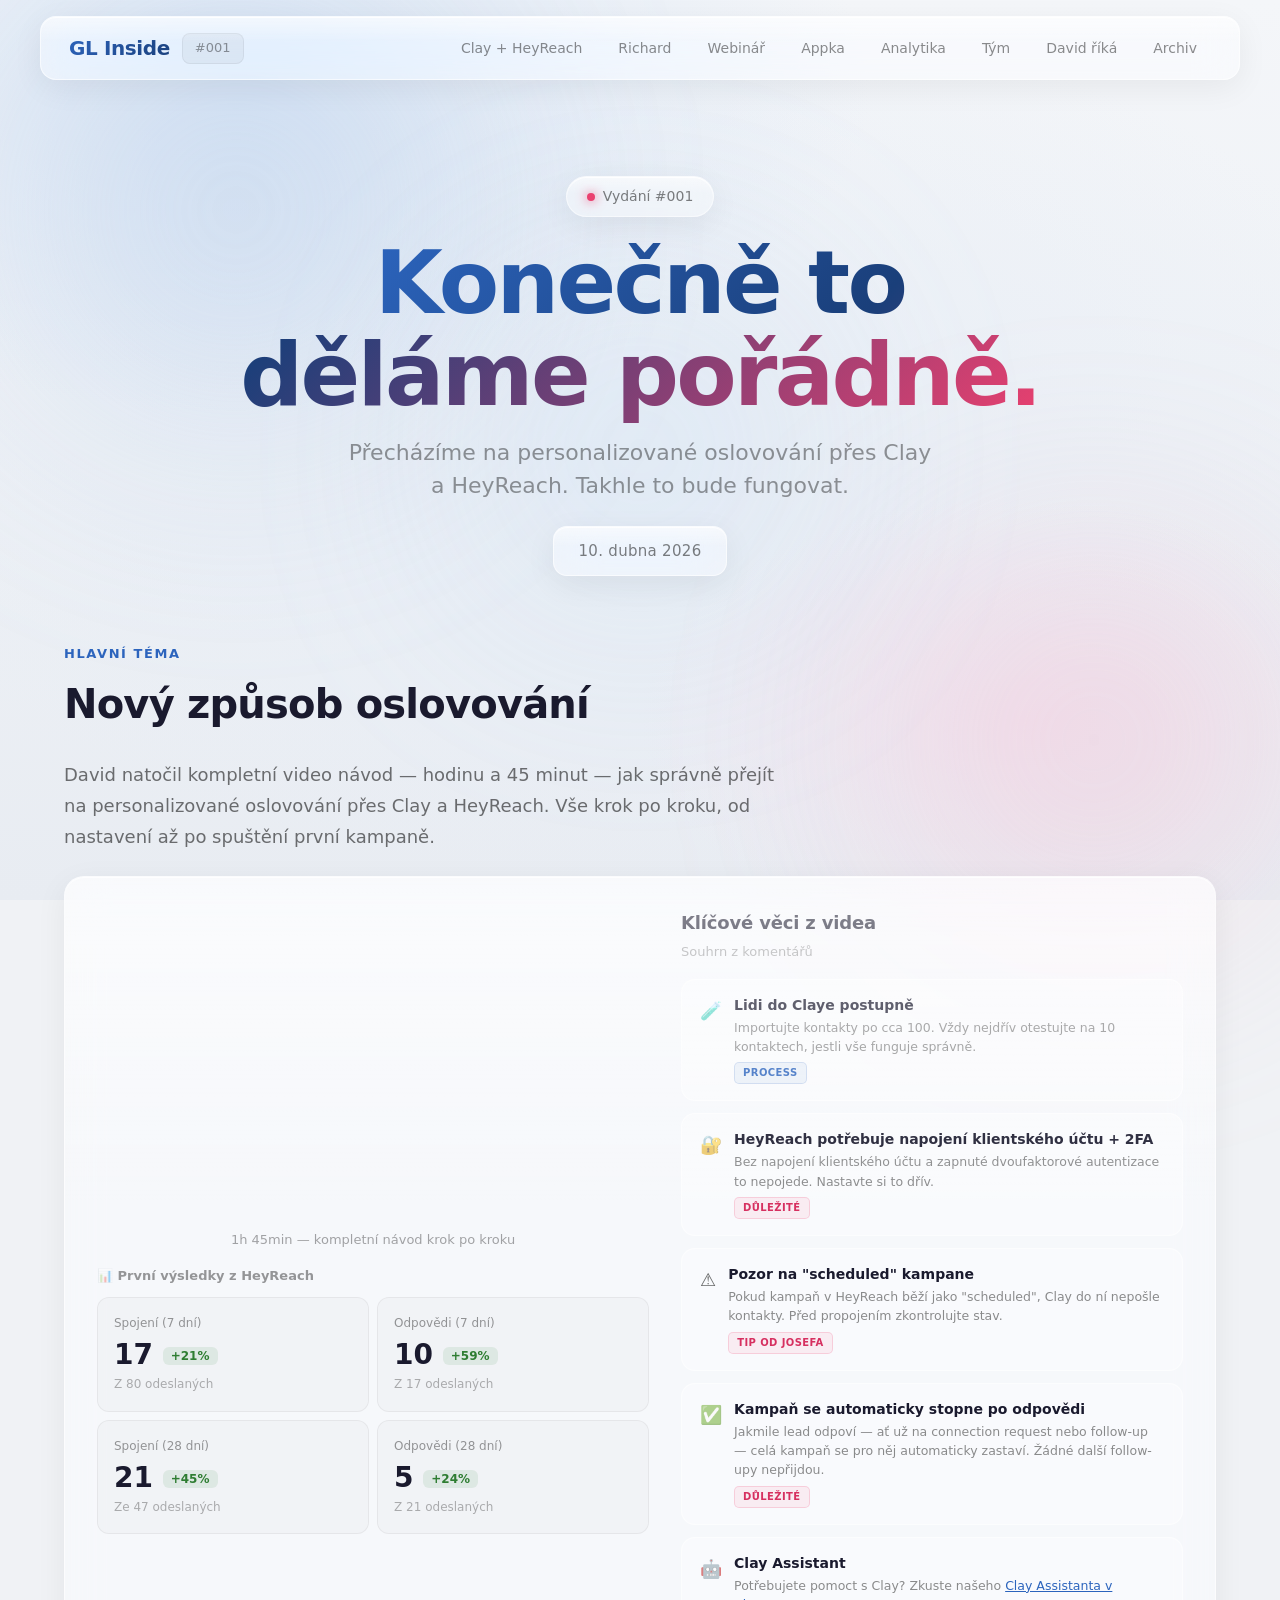
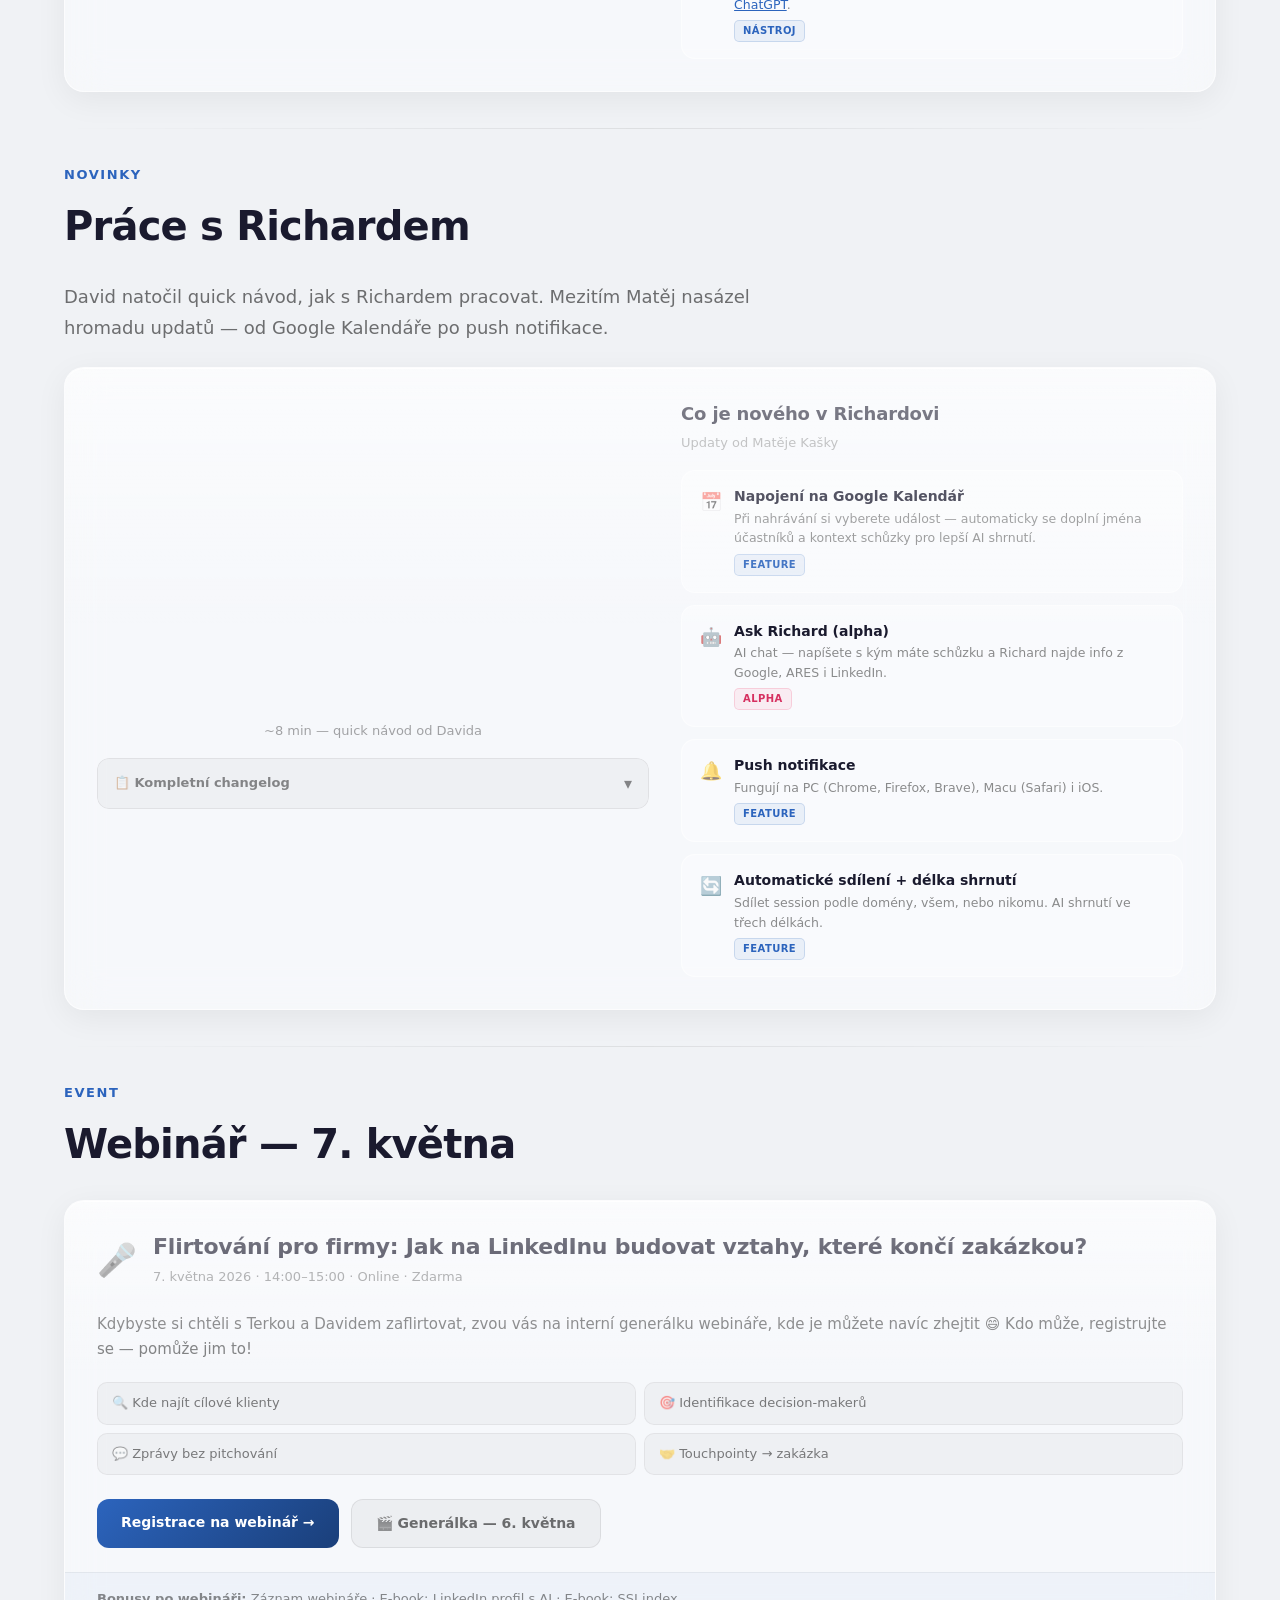
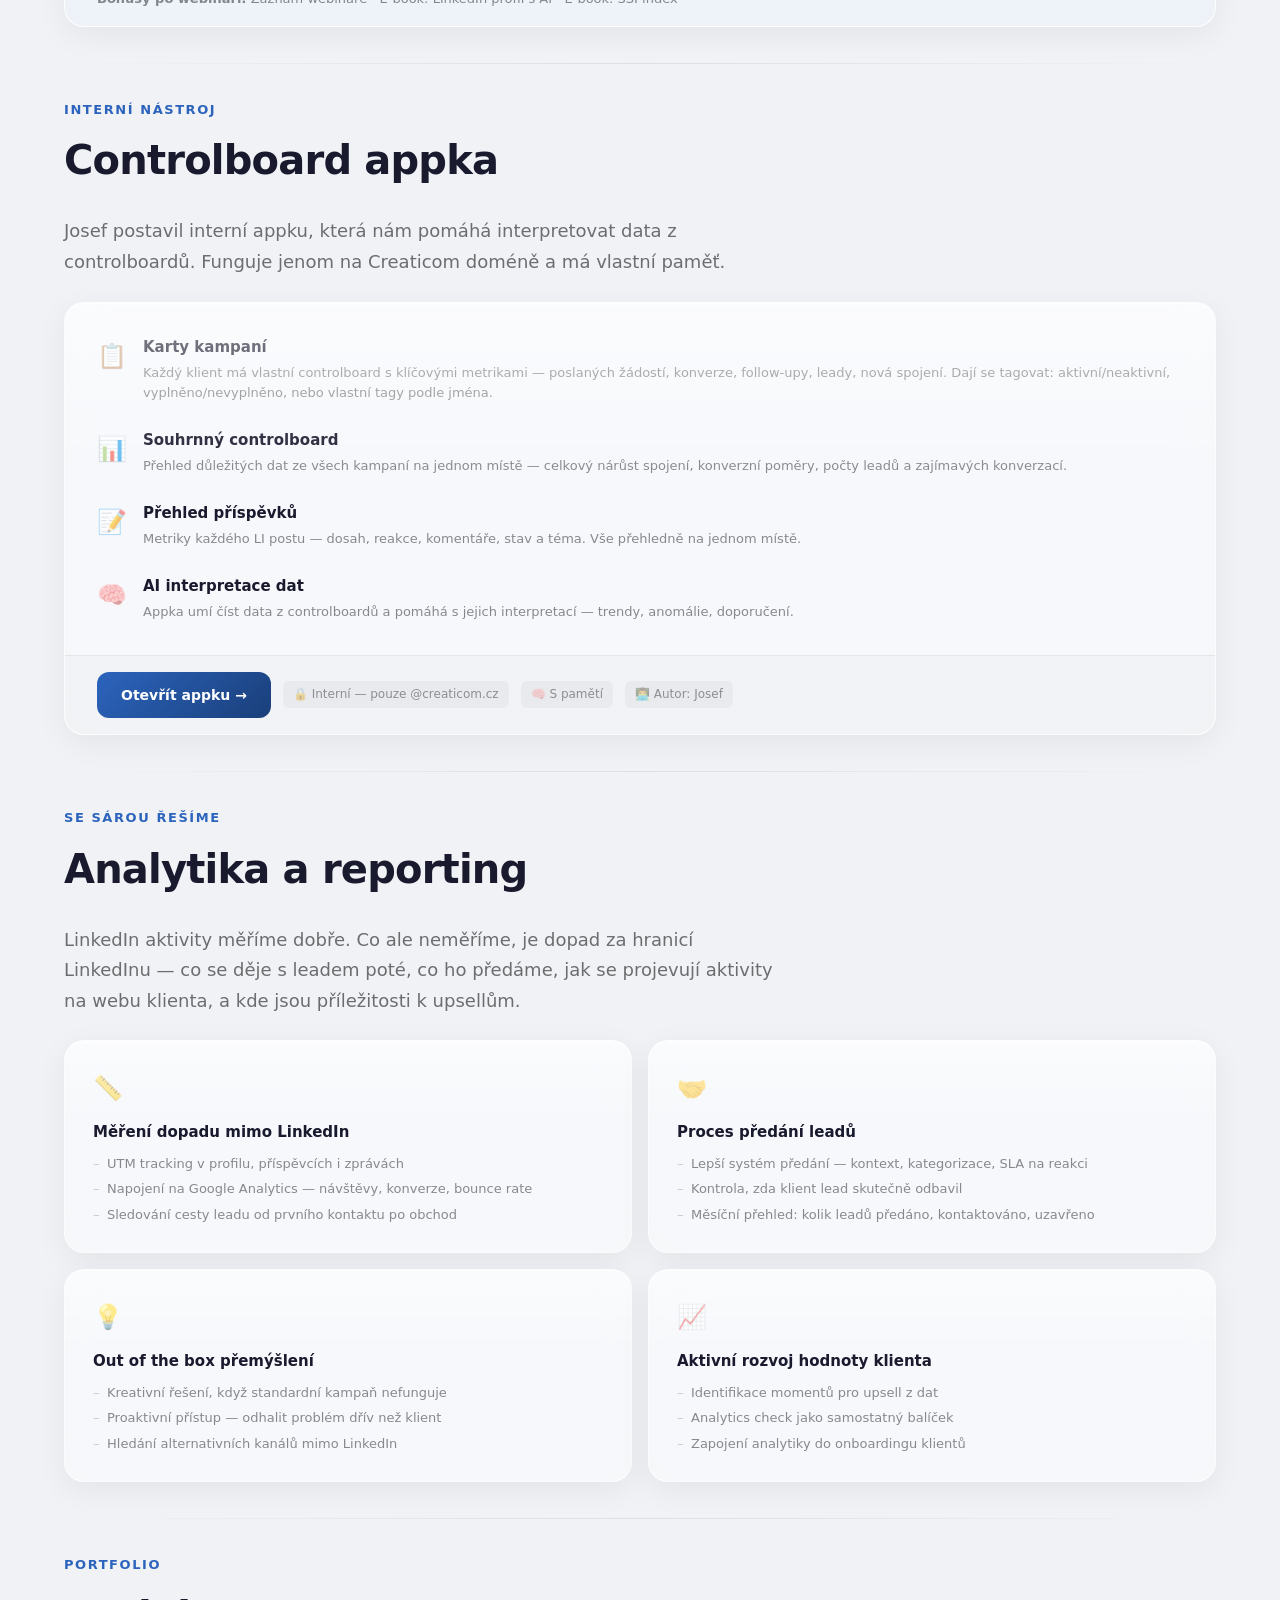
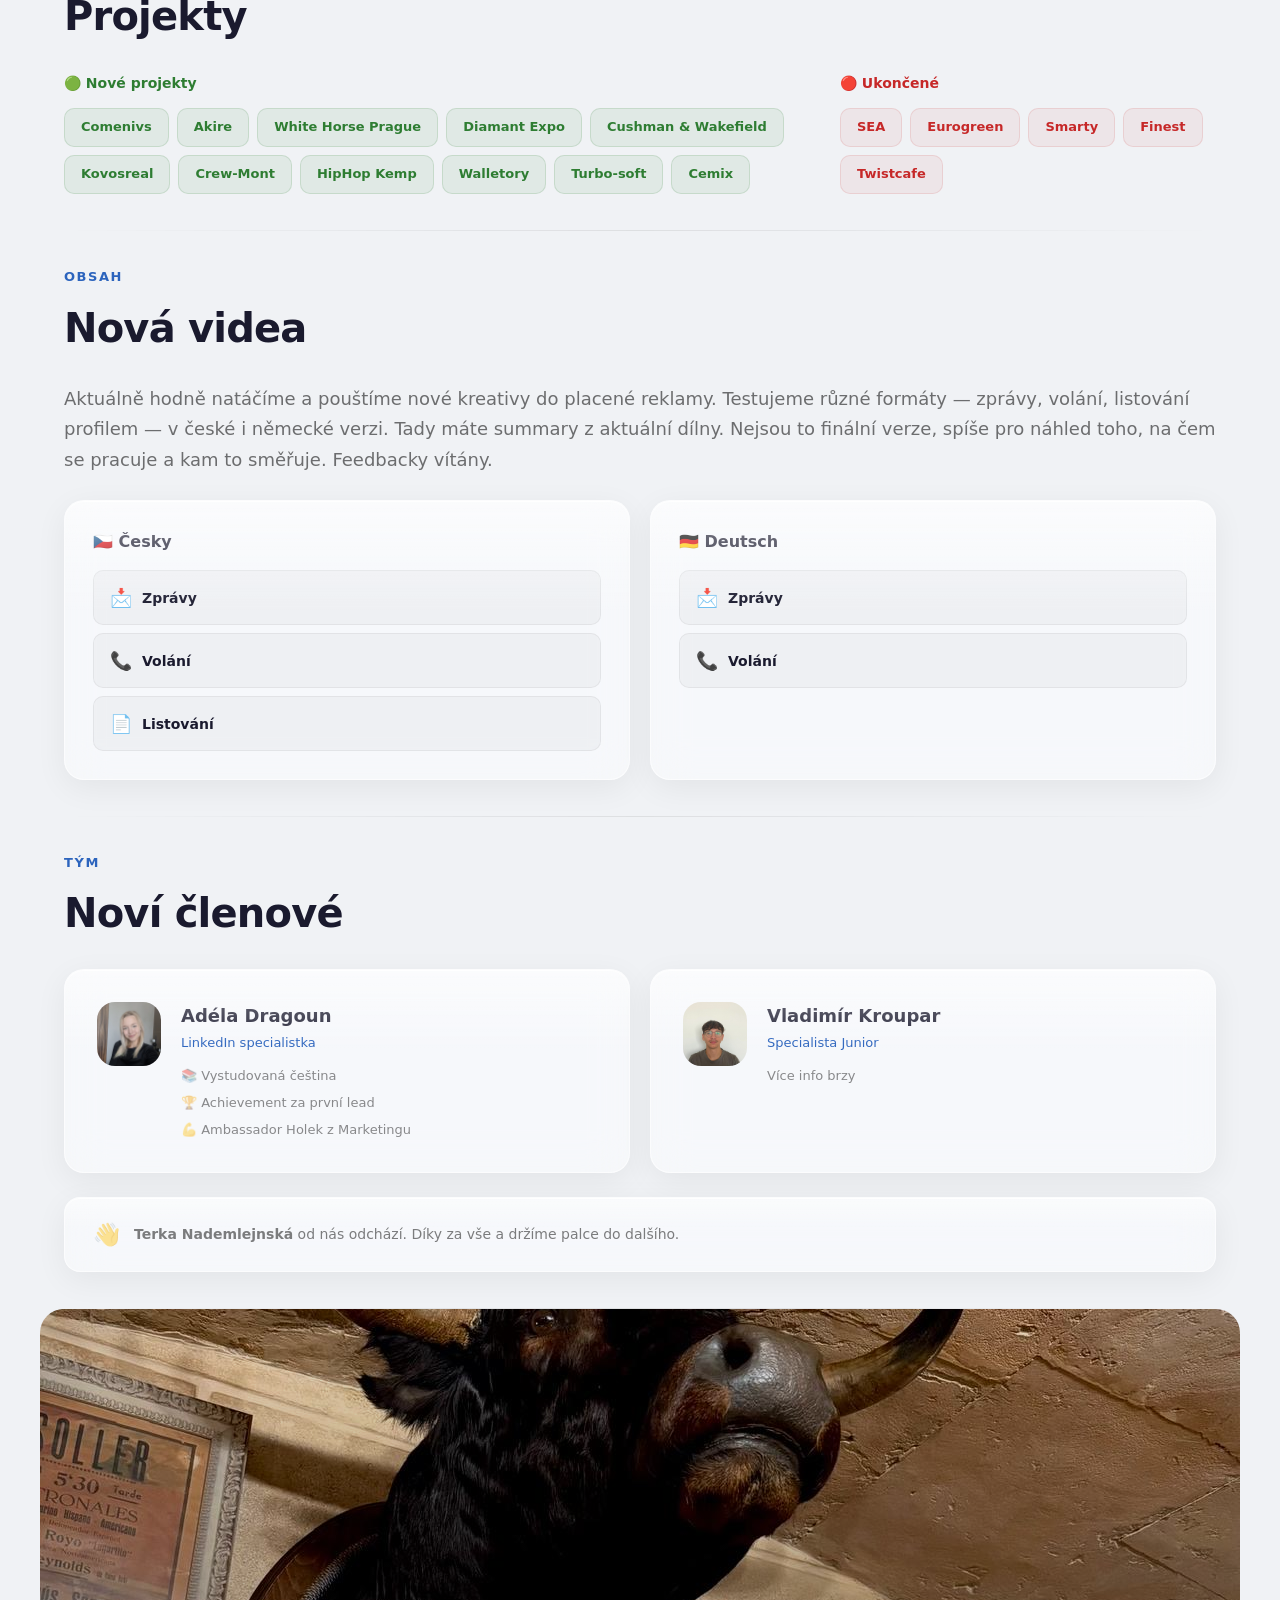
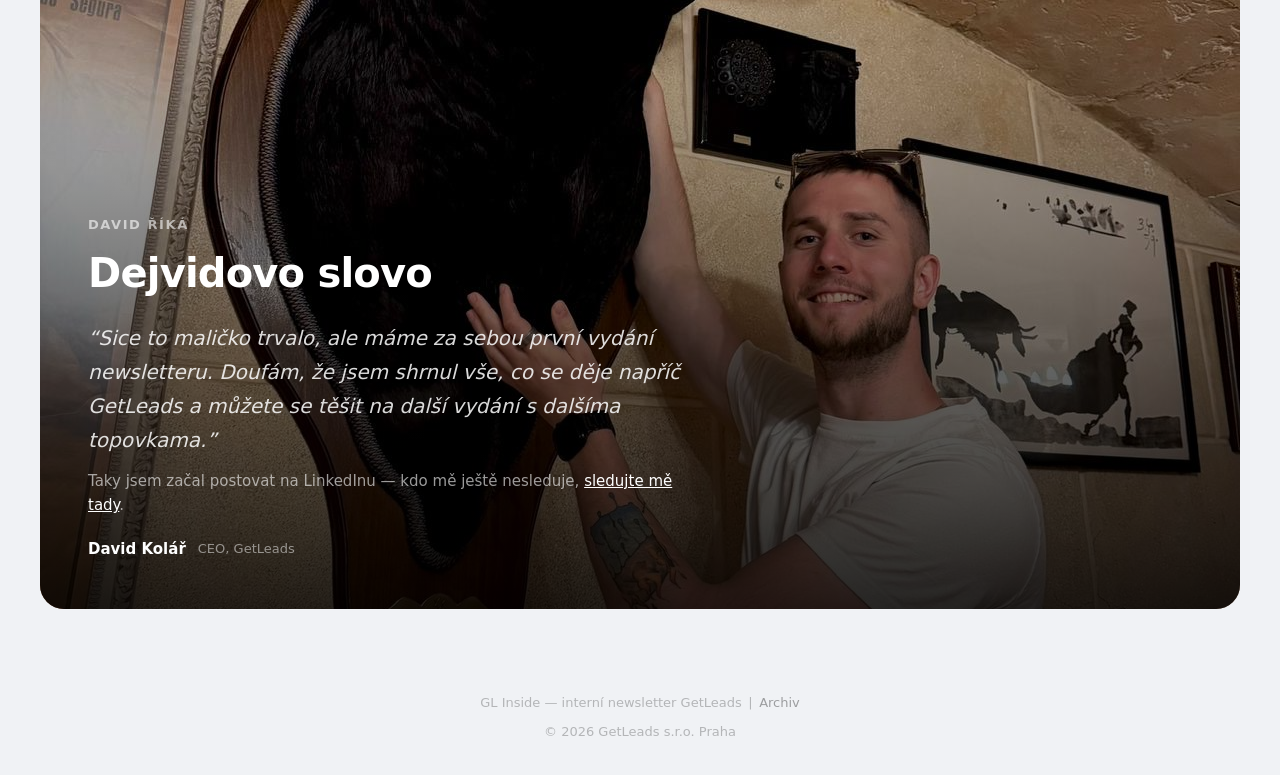
==== commit 93a09948: "Fix date from března to dubna 2026 Co-Authored-By: Claude Opus 4.6 (1M context) <noreply@anthropic.c" ====
--- a/issues/001.html
+++ b/issues/001.html
@@ -748,7 +748,7 @@
       Přecházíme na personalizované oslovování přes Clay a HeyReach. Takhle to bude fungovat.
     </p>
     <div class="hero__date-badge glass">
-      10. března 2026
+      10. dubna 2026
     </div>
   </header>
 
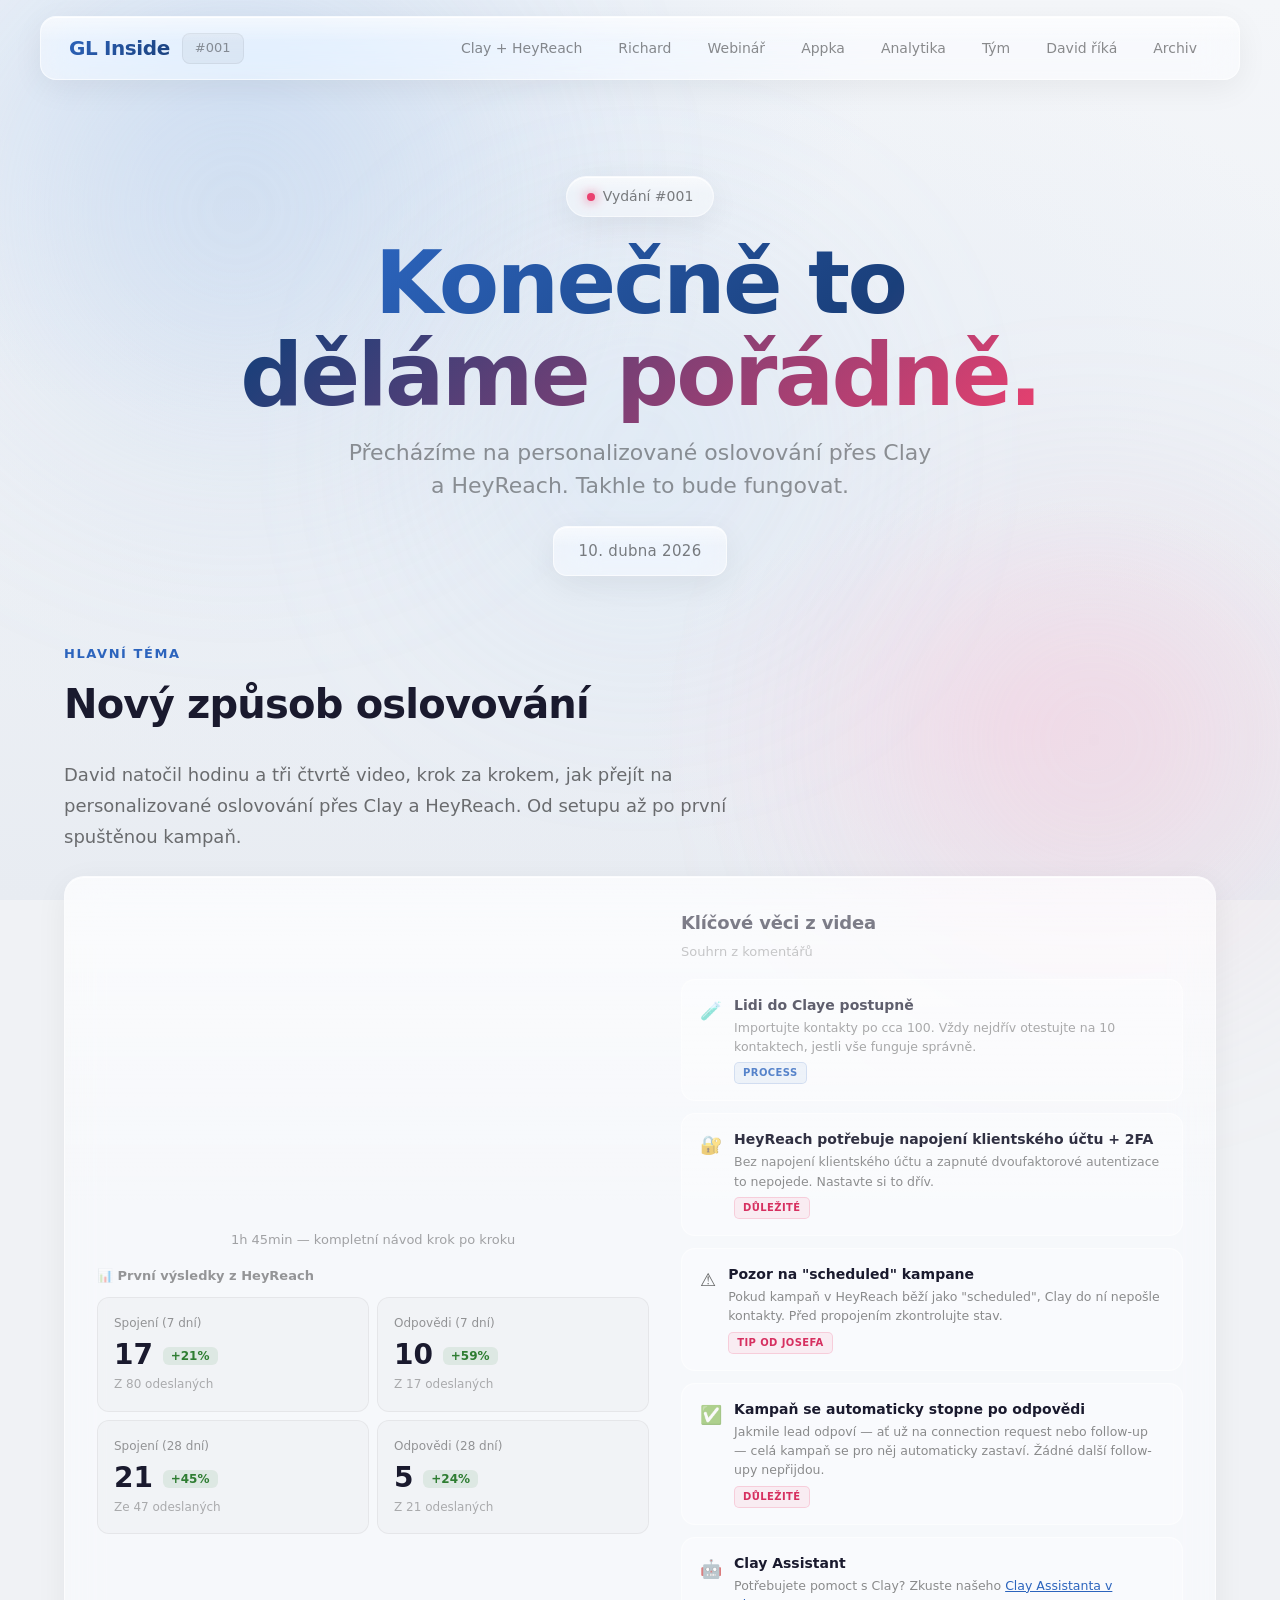
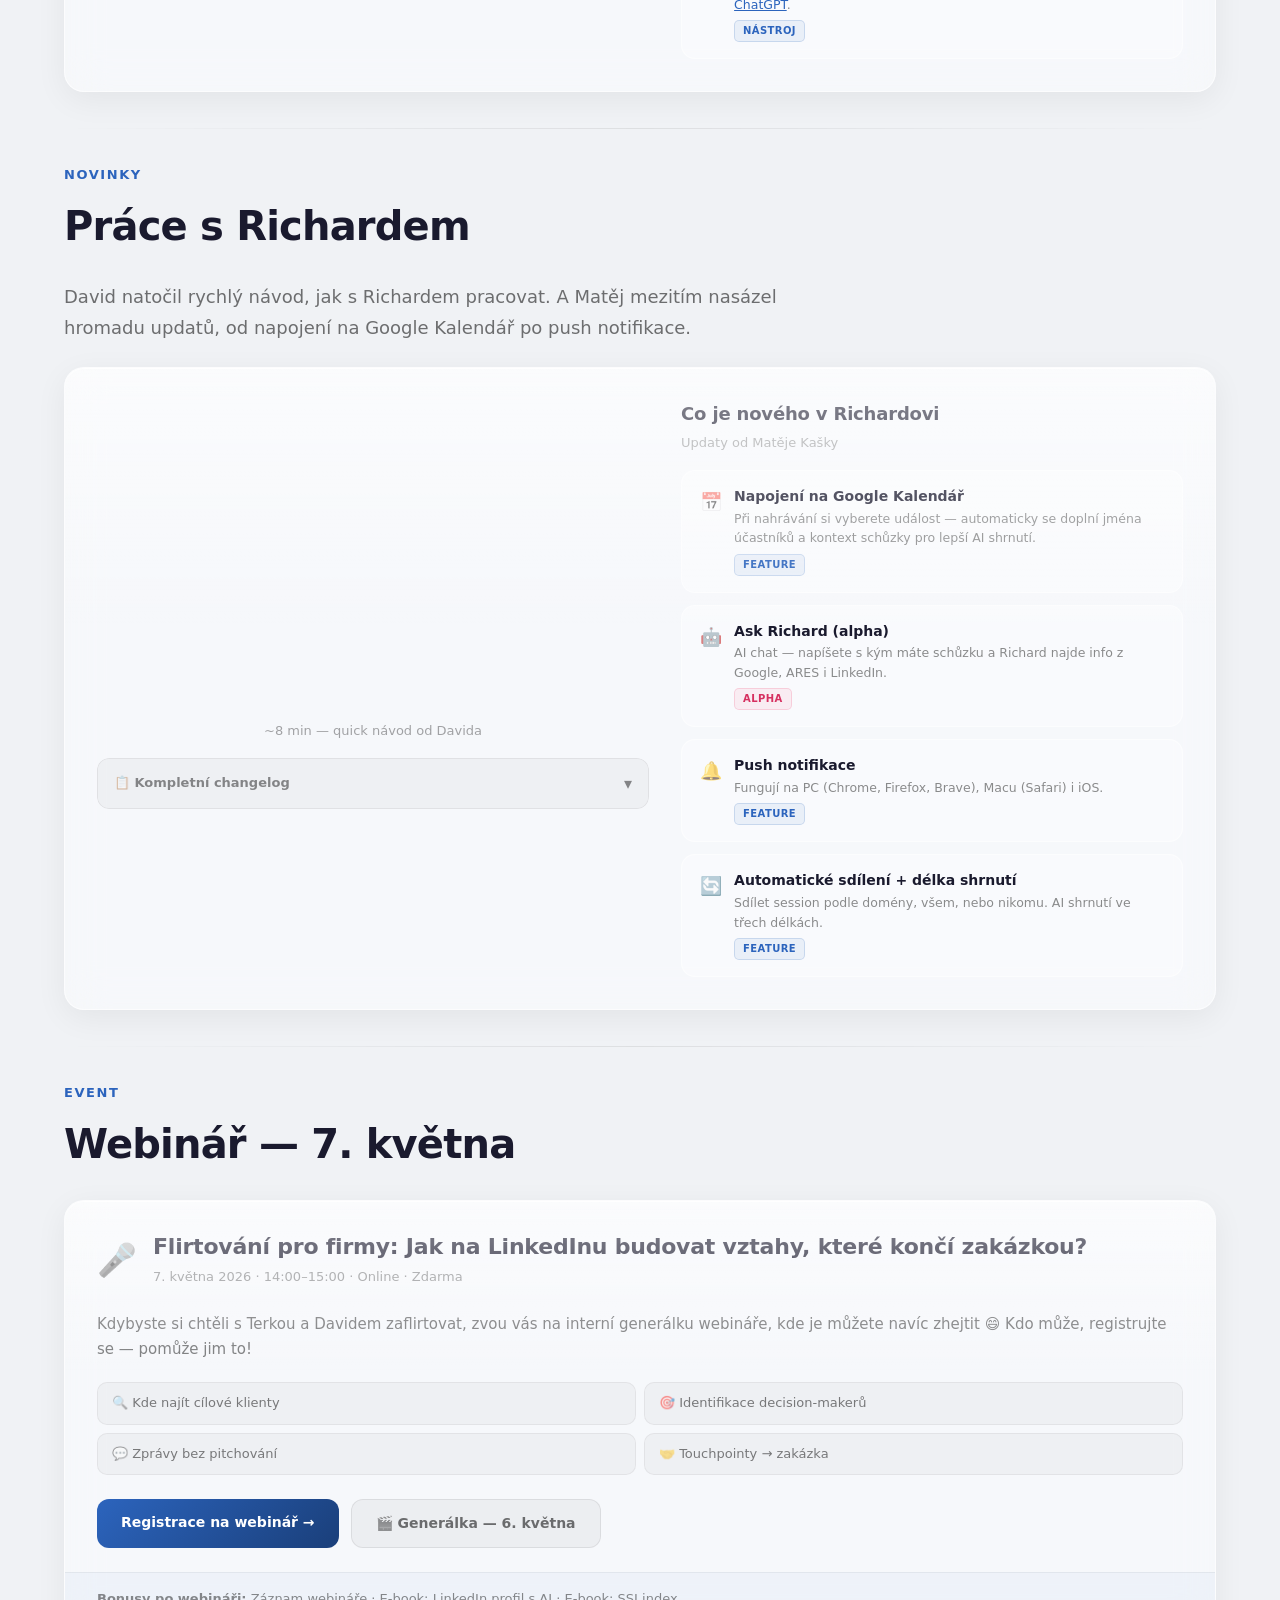
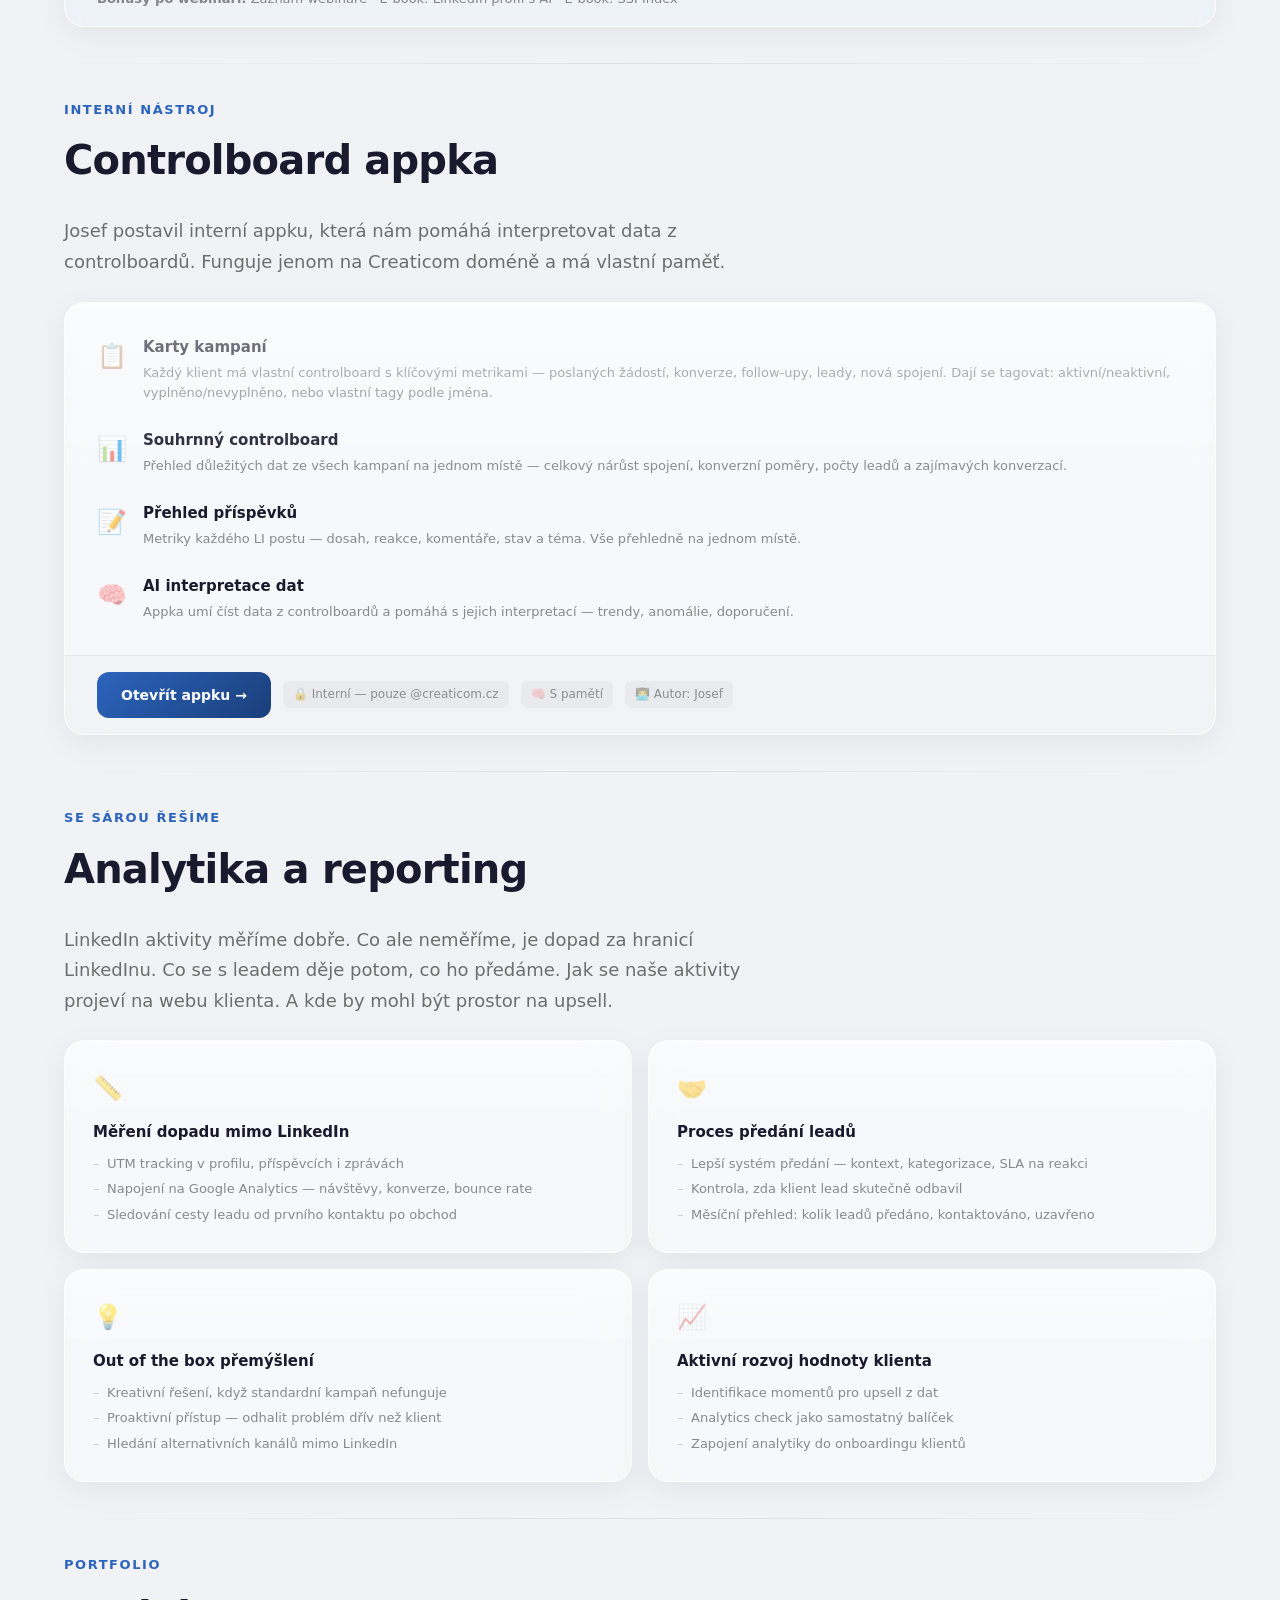
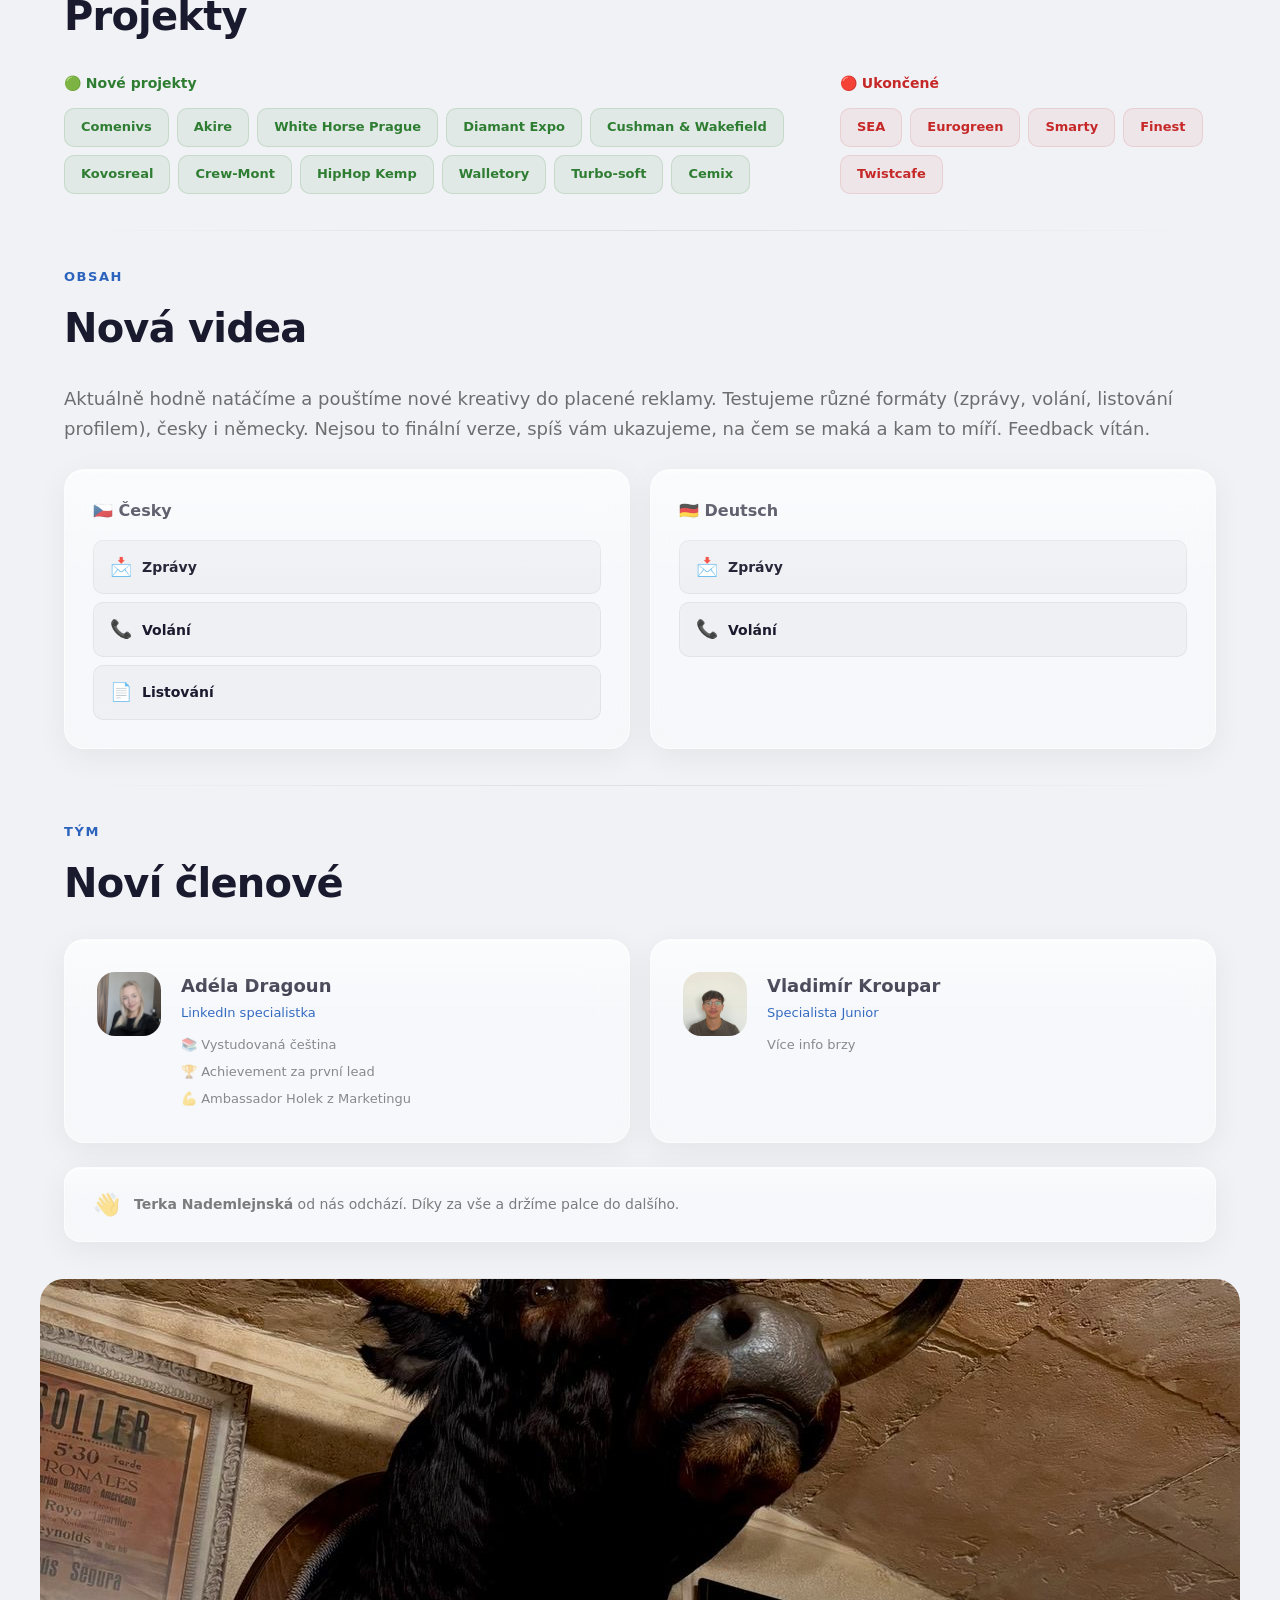
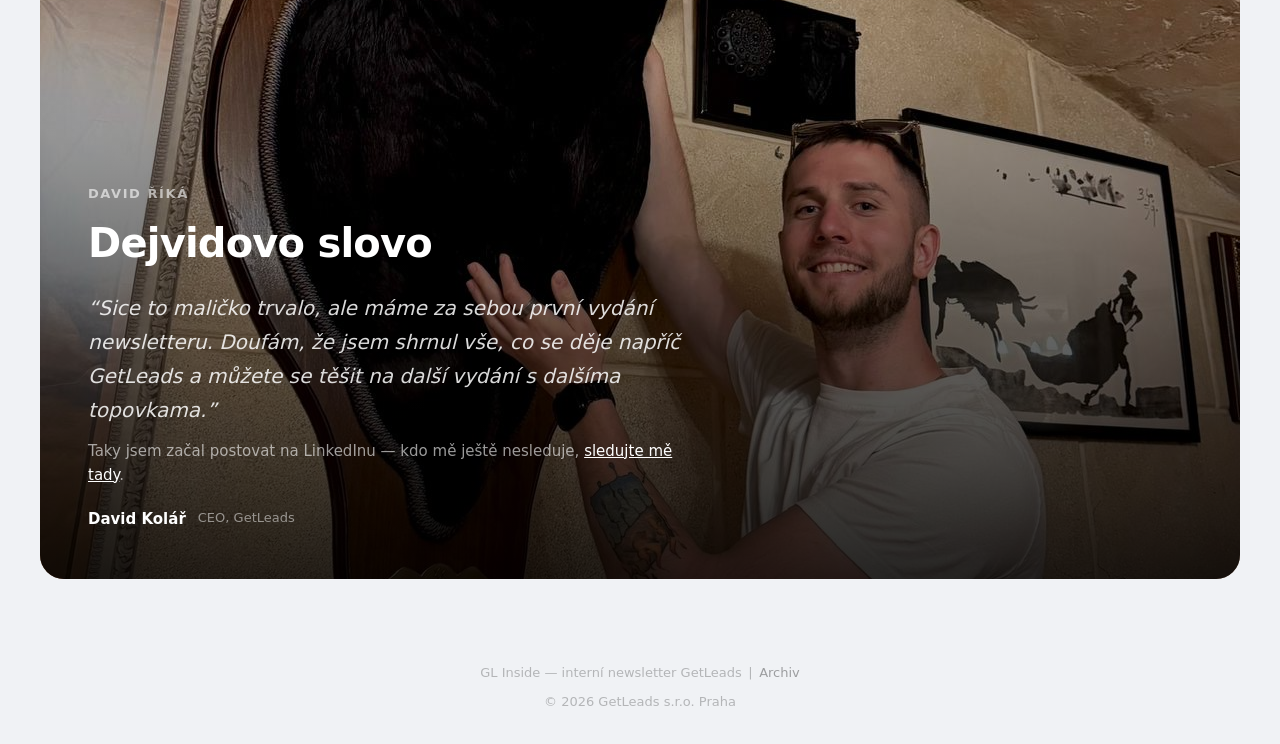
==== commit 11b2b67b: "Humanize copy across homepage and issues Rewrite copy on homepage, issue #001 and issue #002 to cut " ====
--- a/issues/001.html
+++ b/issues/001.html
@@ -760,7 +760,7 @@
     </div>
 
     <p class="intro-text">
-      David natočil kompletní video návod — hodinu a 45 minut — jak správně přejít na personalizované oslovování přes Clay a HeyReach. Vše krok po kroku, od nastavení až po spuštění první kampaně.
+      David natočil hodinu a tři čtvrtě video, krok za krokem, jak přejít na personalizované oslovování přes Clay a HeyReach. Od setupu až po první spuštěnou kampaň.
     </p>
 
     <!-- Jedna karta: video vlevo, pointy vpravo -->
@@ -865,7 +865,7 @@
     </div>
 
     <p class="intro-text">
-      David natočil quick návod, jak s Richardem pracovat. Mezitím Matěj nasázel hromadu updatů — od Google Kalendáře po push notifikace.
+      David natočil rychlý návod, jak s Richardem pracovat. A Matěj mezitím nasázel hromadu updatů, od napojení na Google Kalendář po push notifikace.
     </p>
 
     <!-- Hlavní features -->
@@ -1064,7 +1064,7 @@
     </div>
 
     <p class="intro-text">
-      LinkedIn aktivity měříme dobře. Co ale neměříme, je dopad za hranicí LinkedInu — co se děje s leadem poté, co ho předáme, jak se projevují aktivity na webu klienta, a kde jsou příležitosti k upsellům.
+      LinkedIn aktivity měříme dobře. Co ale neměříme, je dopad za hranicí LinkedInu. Co se s leadem děje potom, co ho předáme. Jak se naše aktivity projeví na webu klienta. A kde by mohl být prostor na upsell.
     </p>
 
     <div class="analytics-grid">
@@ -1159,7 +1159,7 @@
     </div>
 
     <p class="intro-text" style="max-width: 100%;">
-      Aktuálně hodně natáčíme a pouštíme nové kreativy do placené reklamy. Testujeme různé formáty — zprávy, volání, listování profilem — v české i německé verzi. Tady máte summary z aktuální dílny. Nejsou to finální verze, spíše pro náhled toho, na čem se pracuje a kam to směřuje. Feedbacky vítány.
+      Aktuálně hodně natáčíme a pouštíme nové kreativy do placené reklamy. Testujeme různé formáty (zprávy, volání, listování profilem), česky i německy. Nejsou to finální verze, spíš vám ukazujeme, na čem se maká a kam to míří. Feedback vítán.
     </p>
 
     <div class="videos-grid">
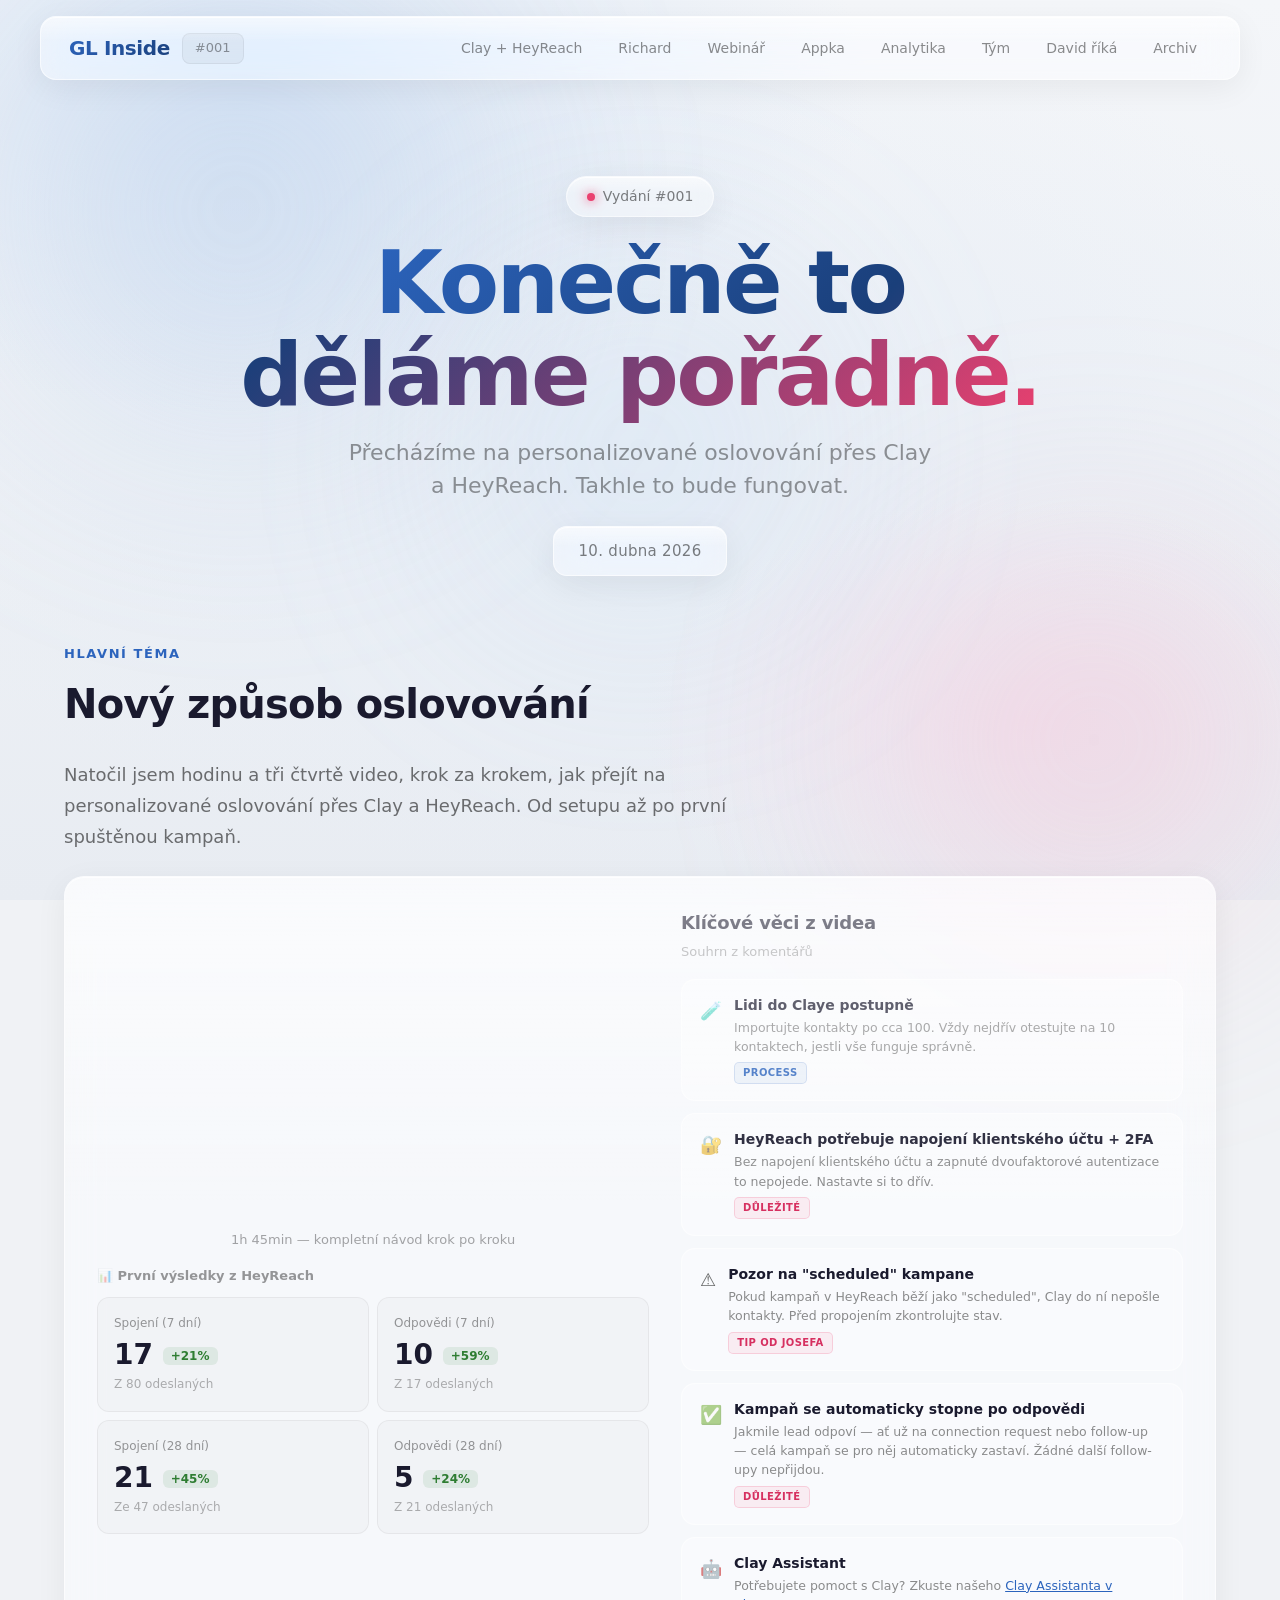
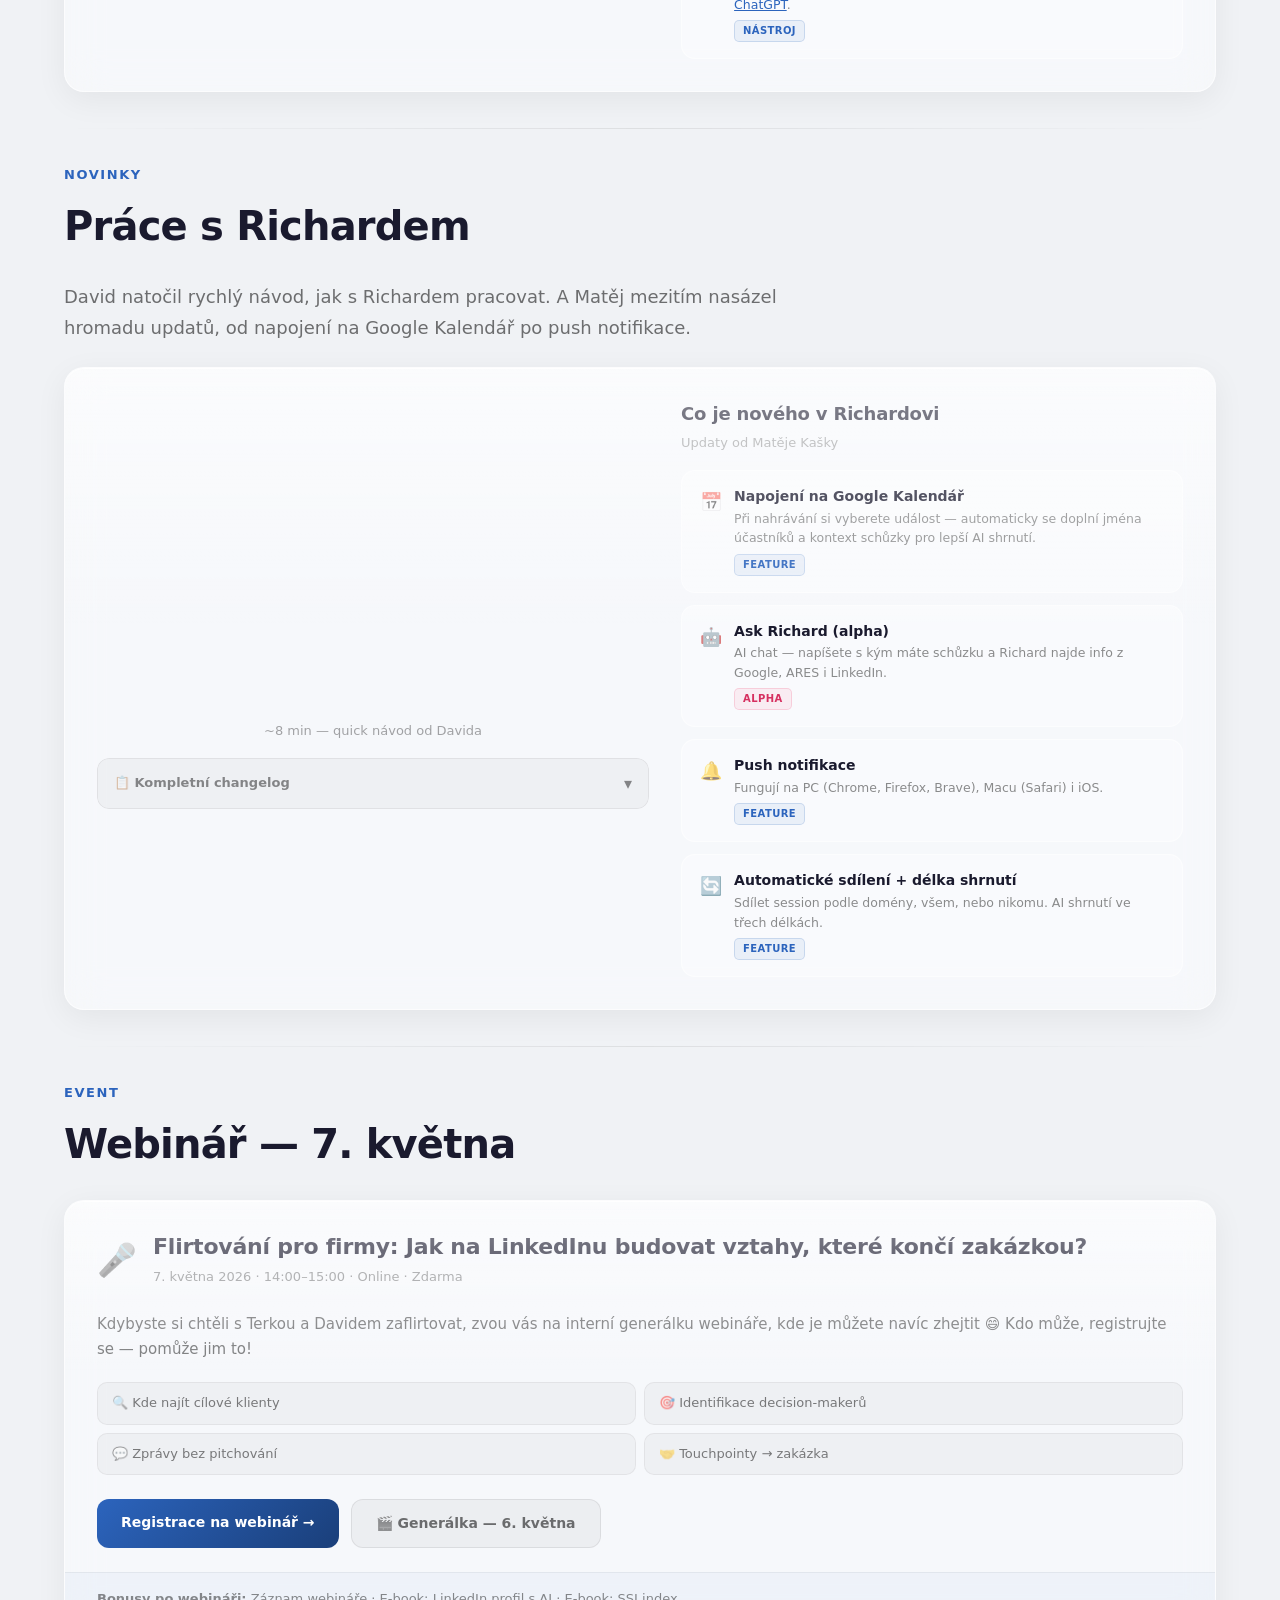
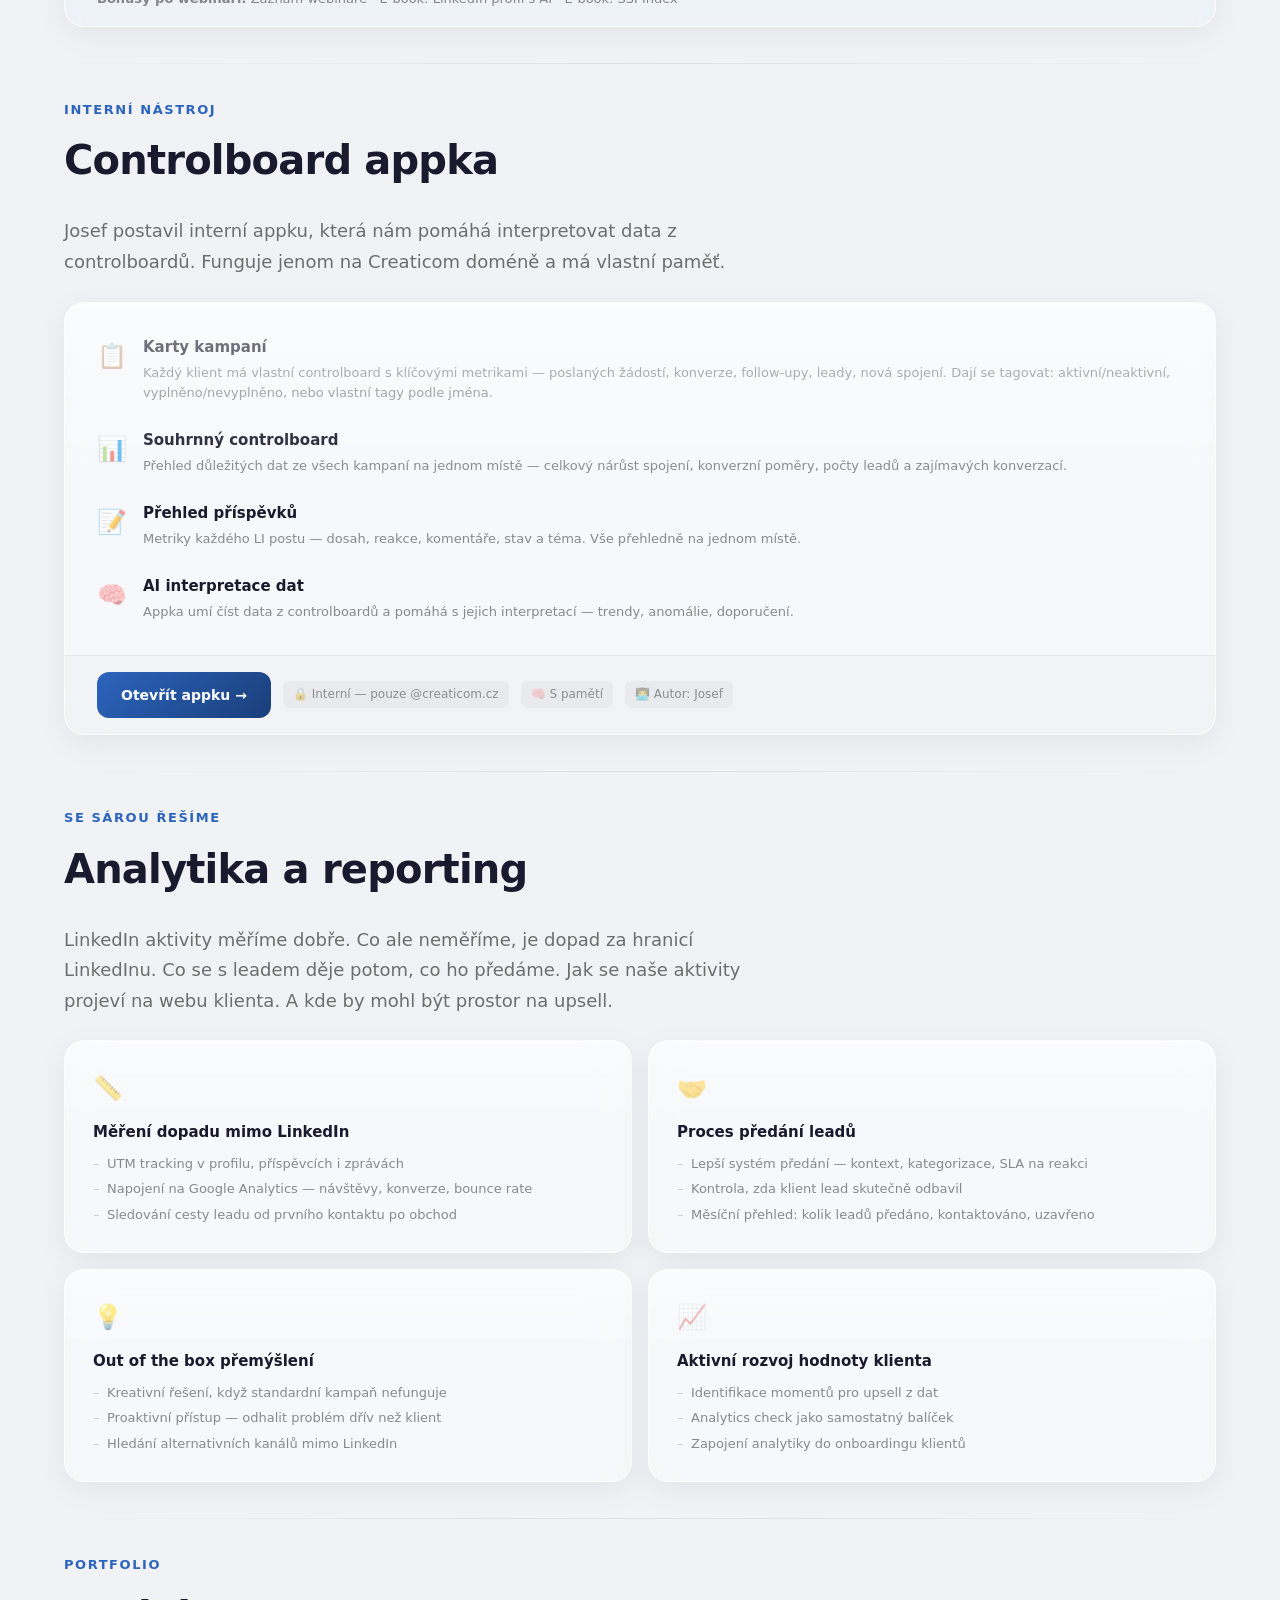
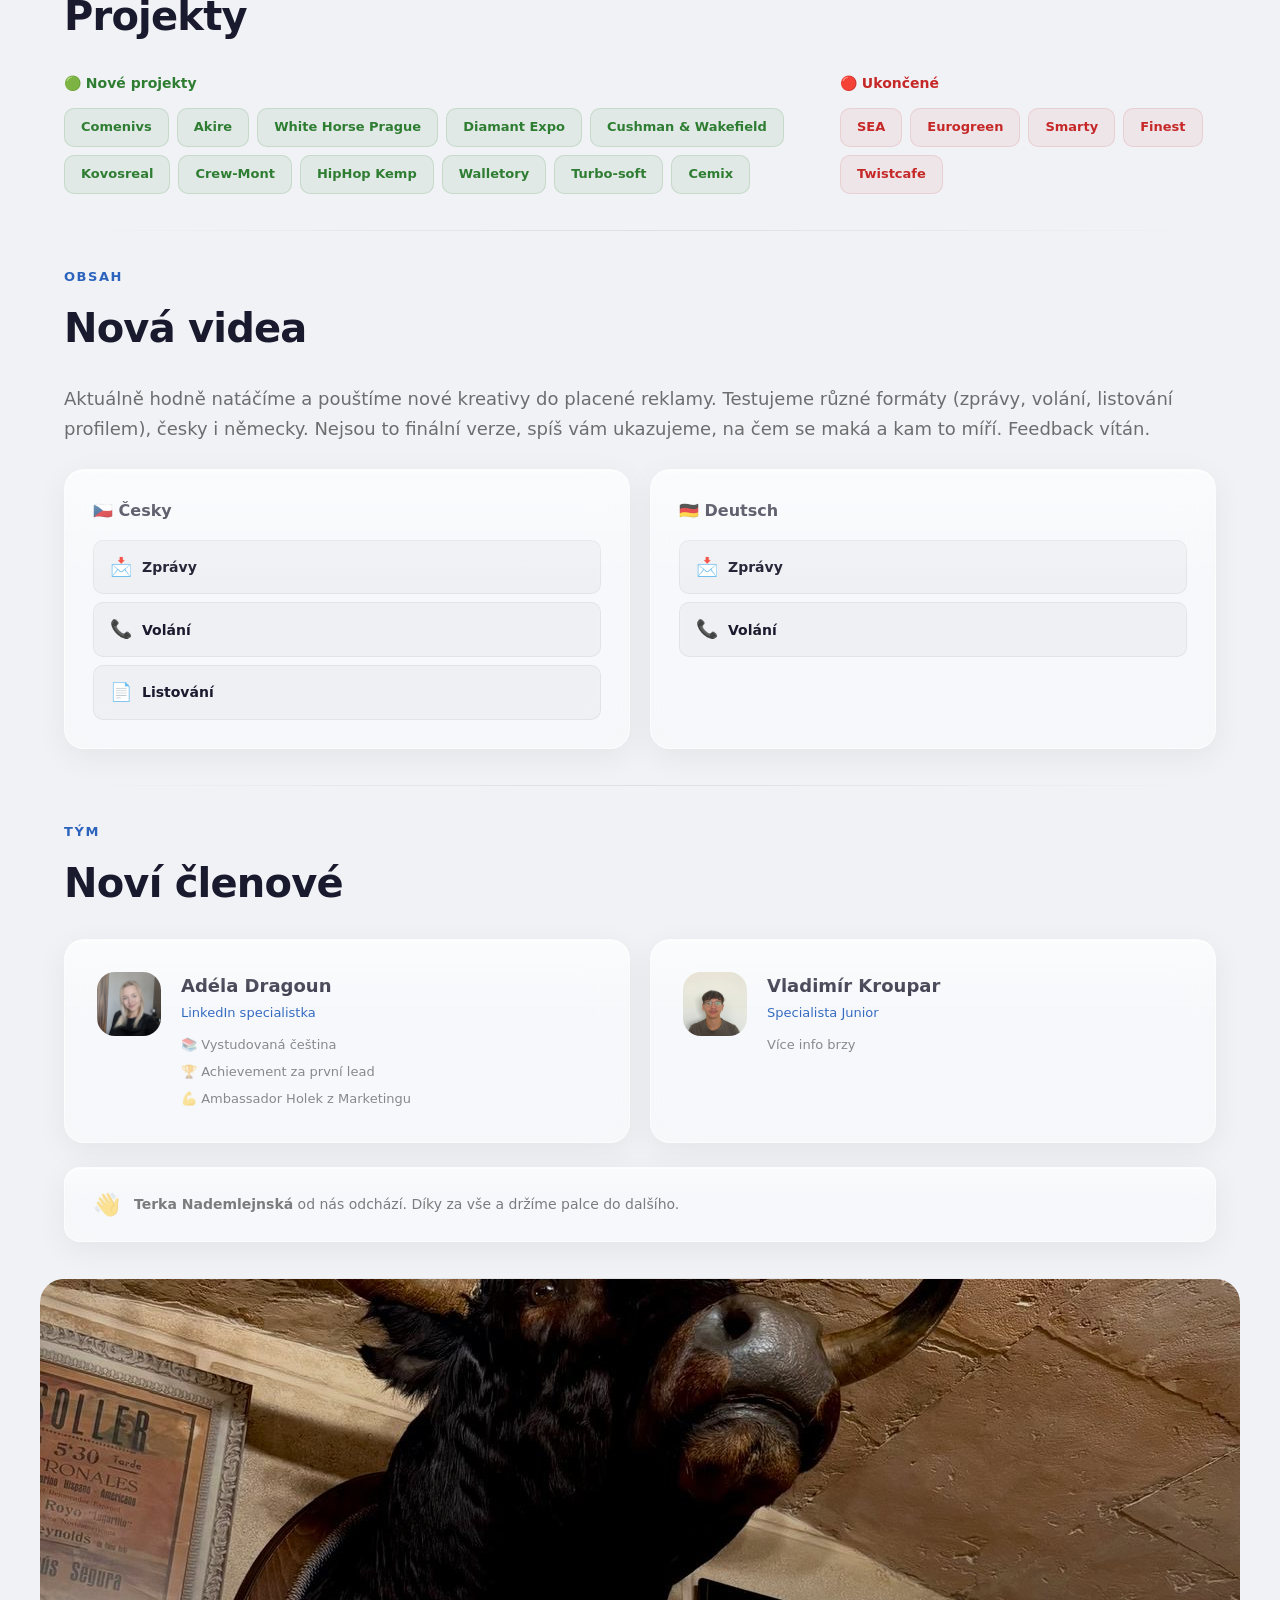
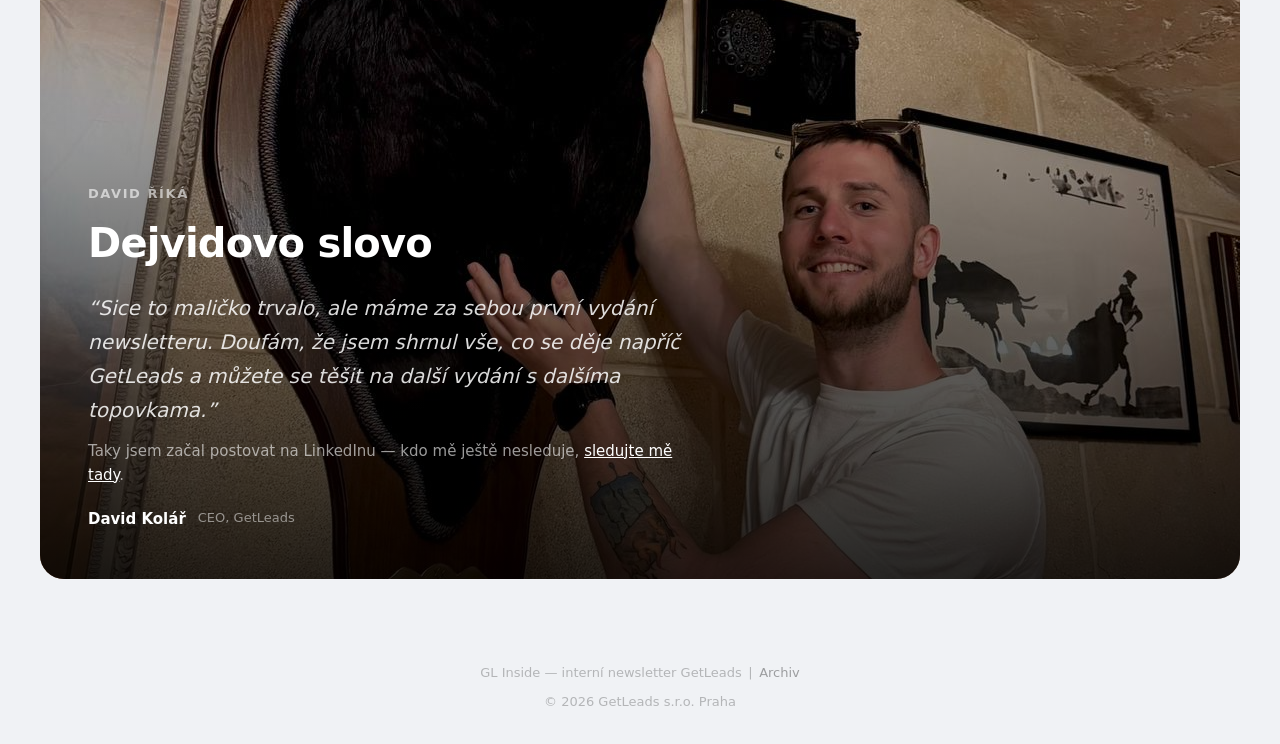
==== commit 2091e035: "Shift copy to first-person, fix broken diakritika icon Přepis do první osoby (David mluví), oprava r" ====
--- a/issues/001.html
+++ b/issues/001.html
@@ -760,7 +760,7 @@
     </div>
 
     <p class="intro-text">
-      David natočil hodinu a tři čtvrtě video, krok za krokem, jak přejít na personalizované oslovování přes Clay a HeyReach. Od setupu až po první spuštěnou kampaň.
+      Natočil jsem hodinu a tři čtvrtě video, krok za krokem, jak přejít na personalizované oslovování přes Clay a HeyReach. Od setupu až po první spuštěnou kampaň.
     </p>
 
     <!-- Jedna karta: video vlevo, pointy vpravo -->
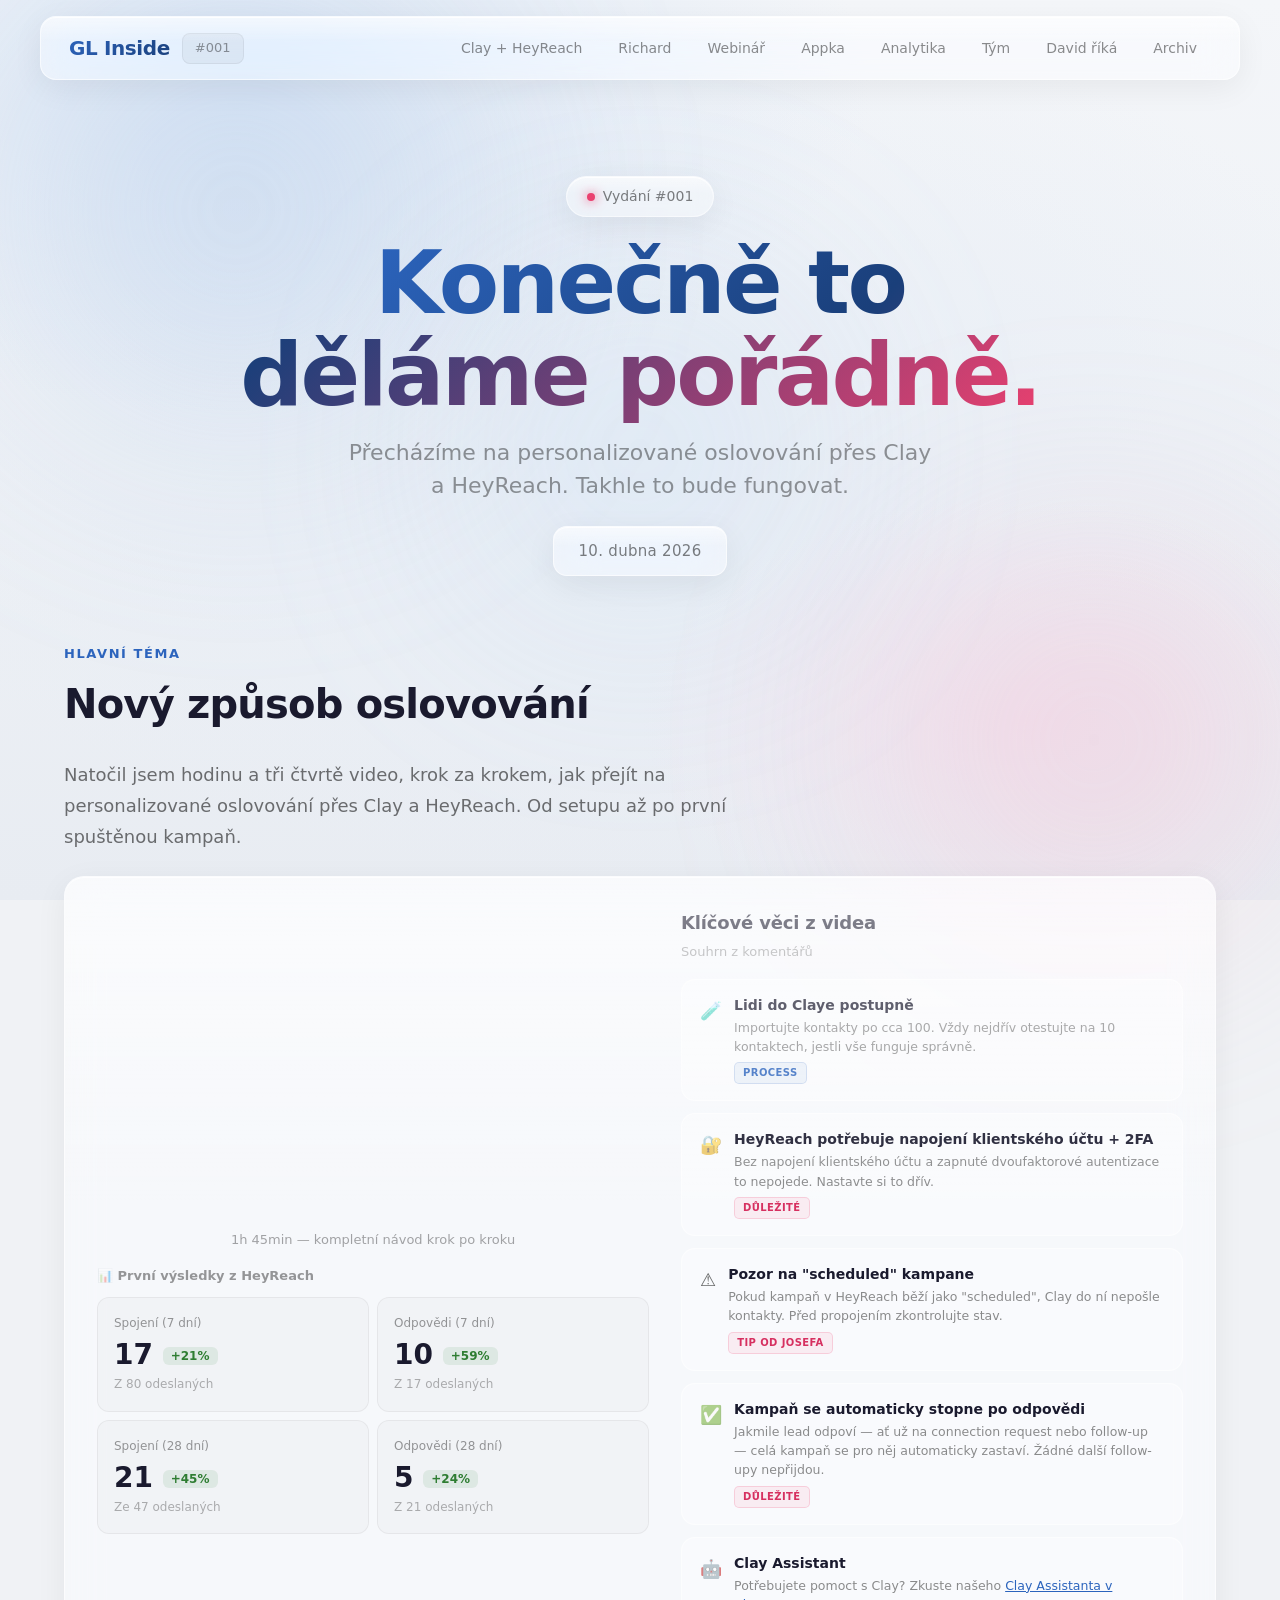
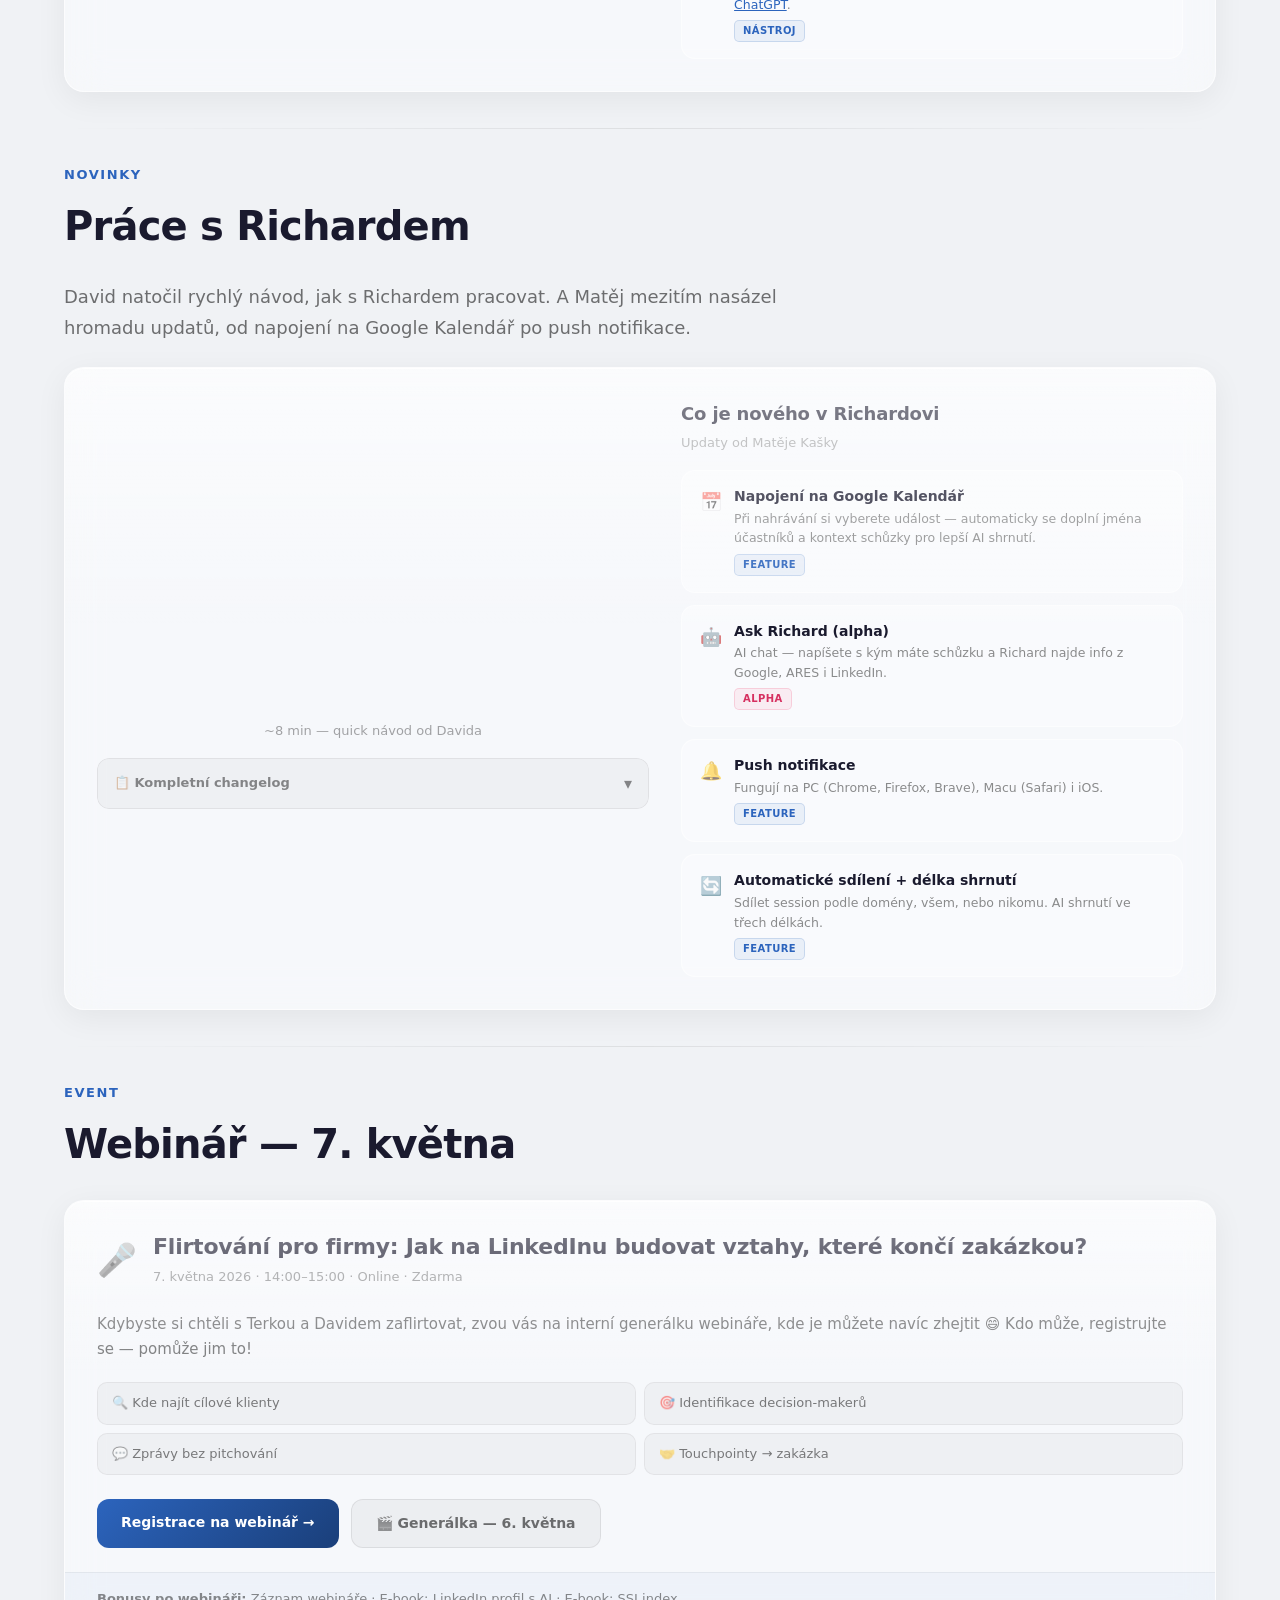
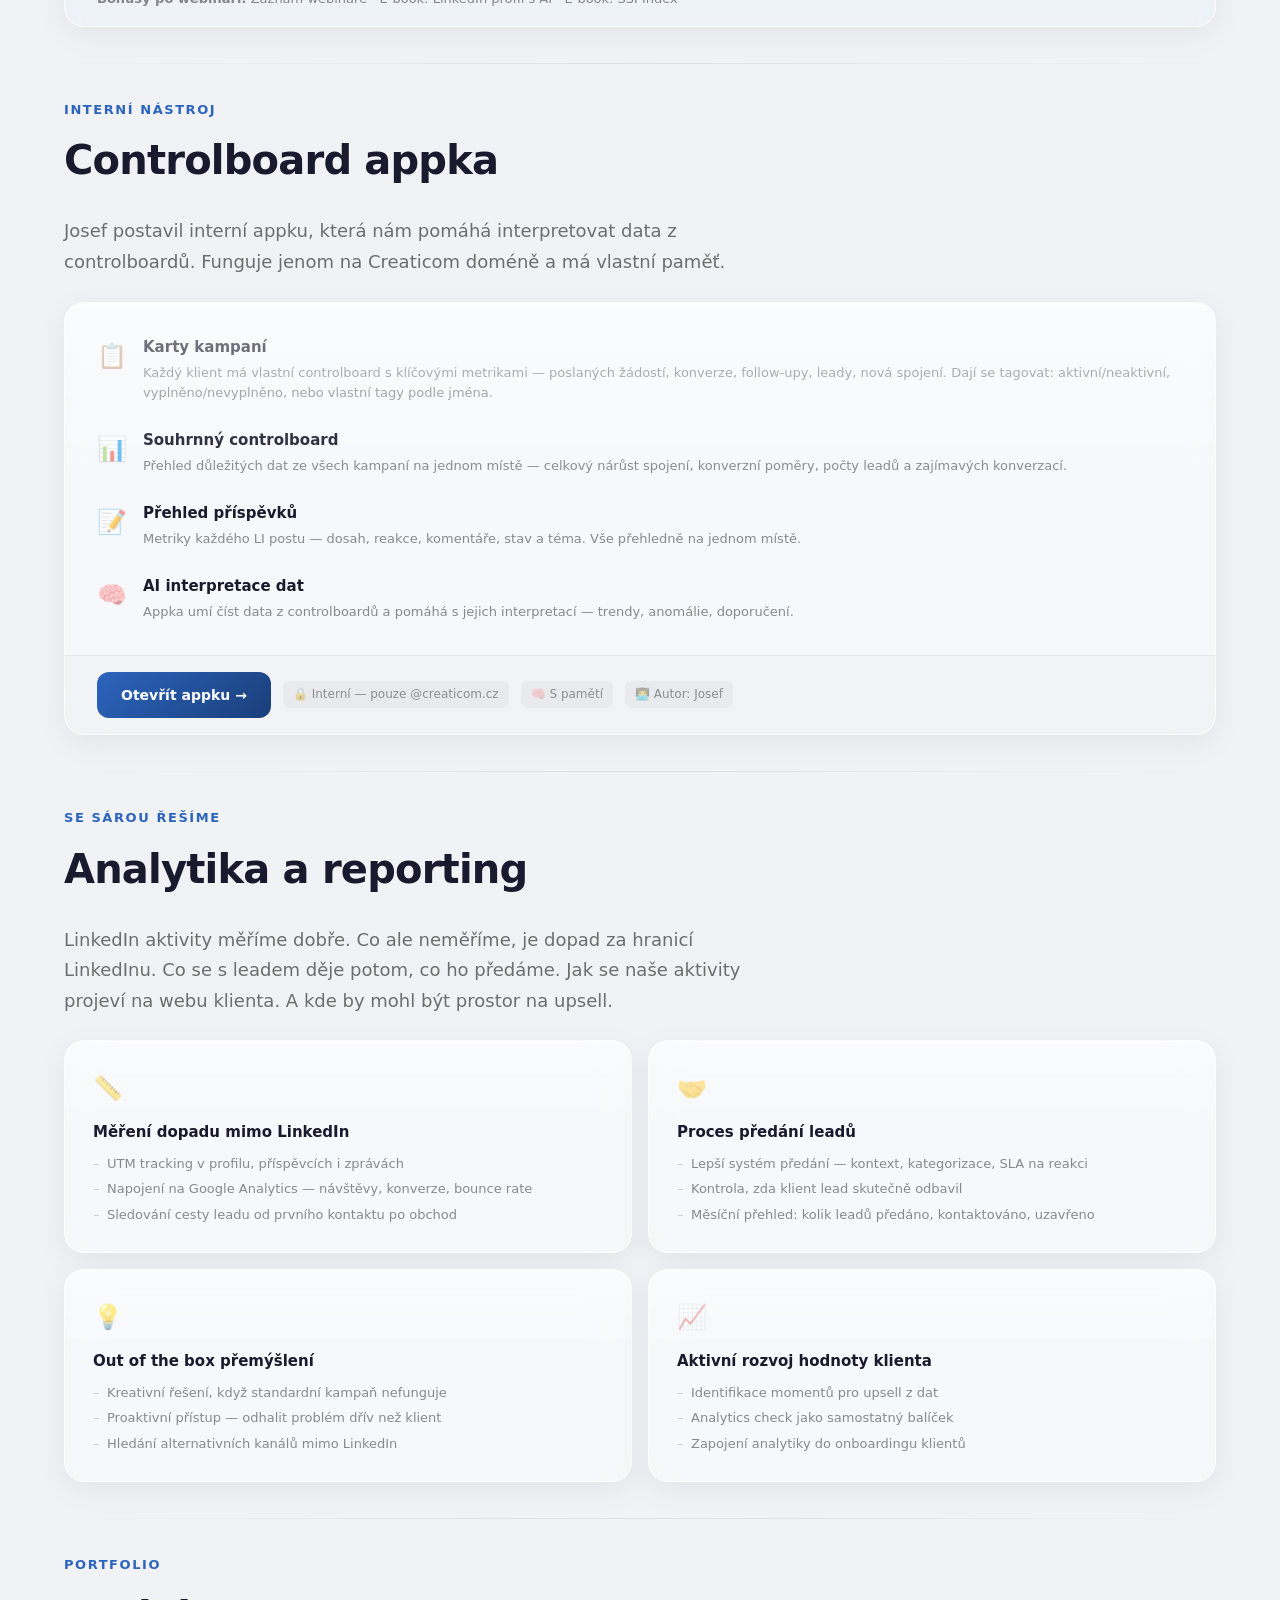
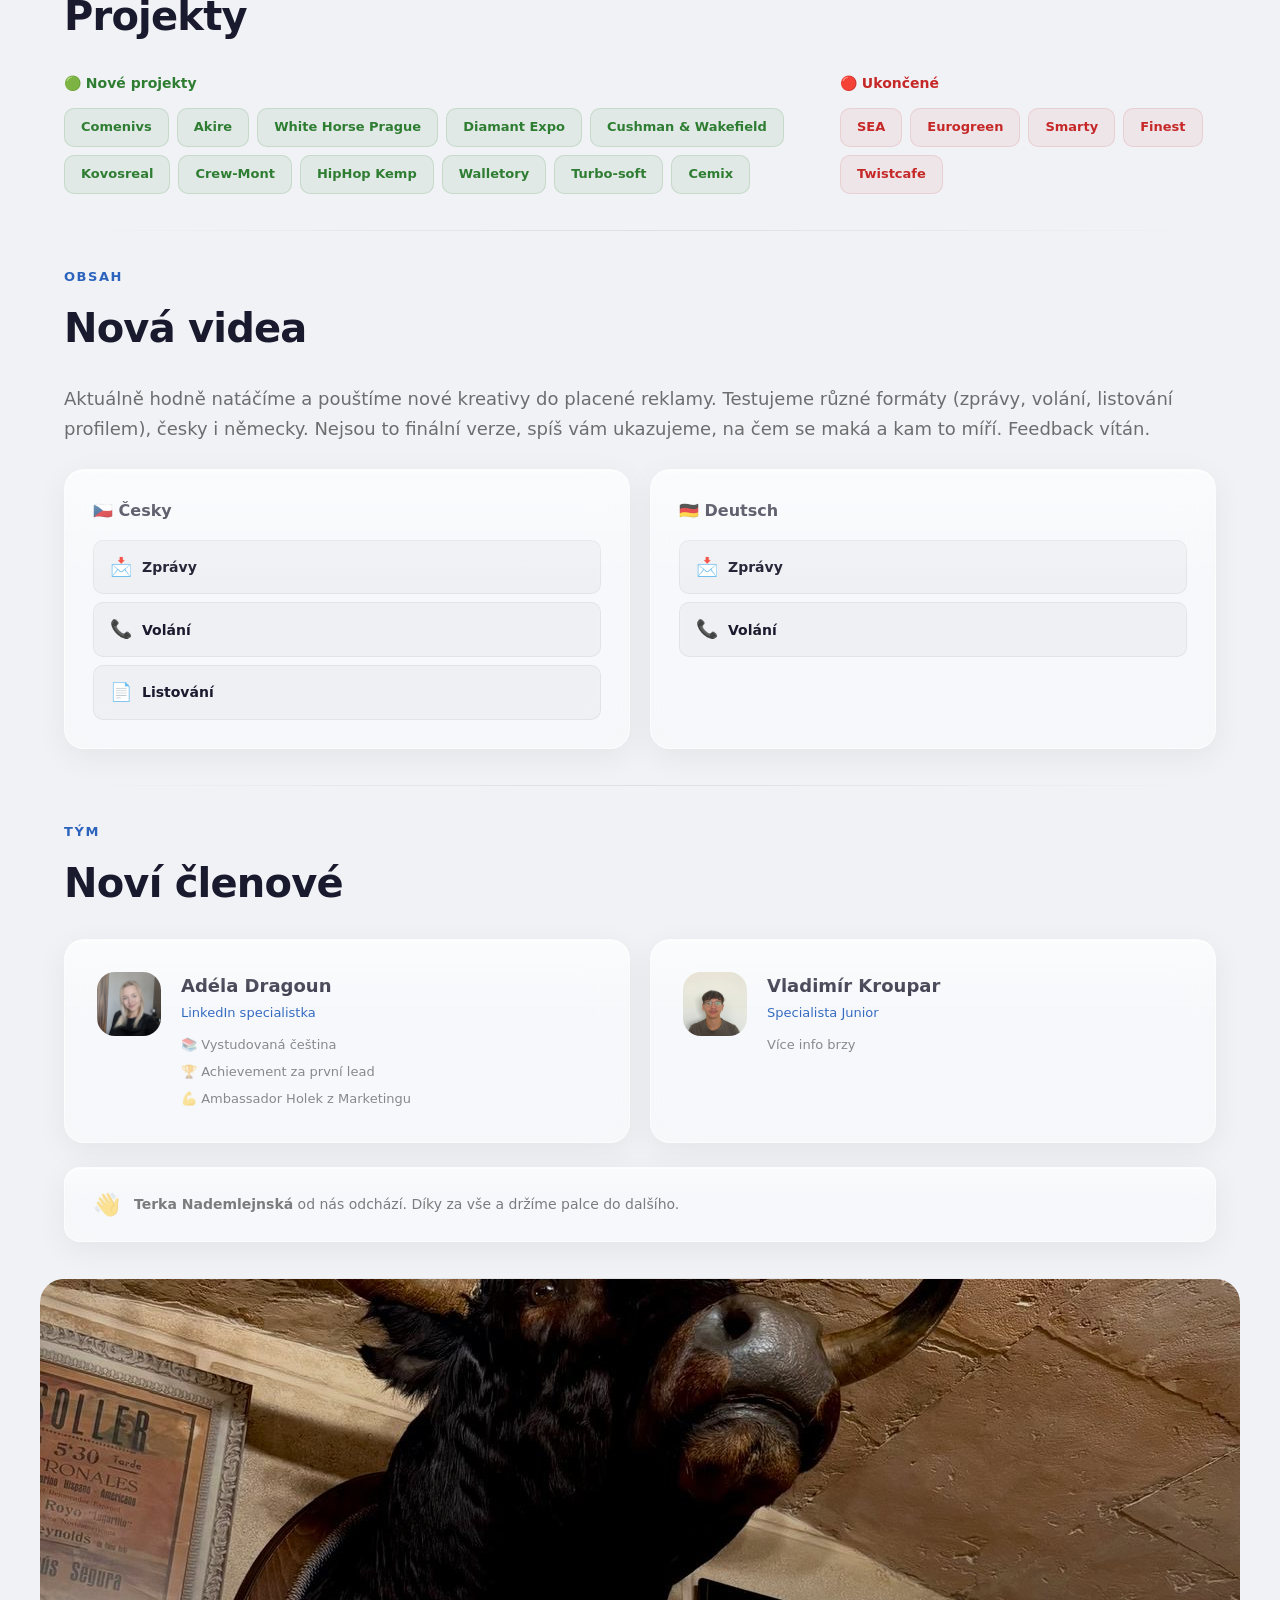
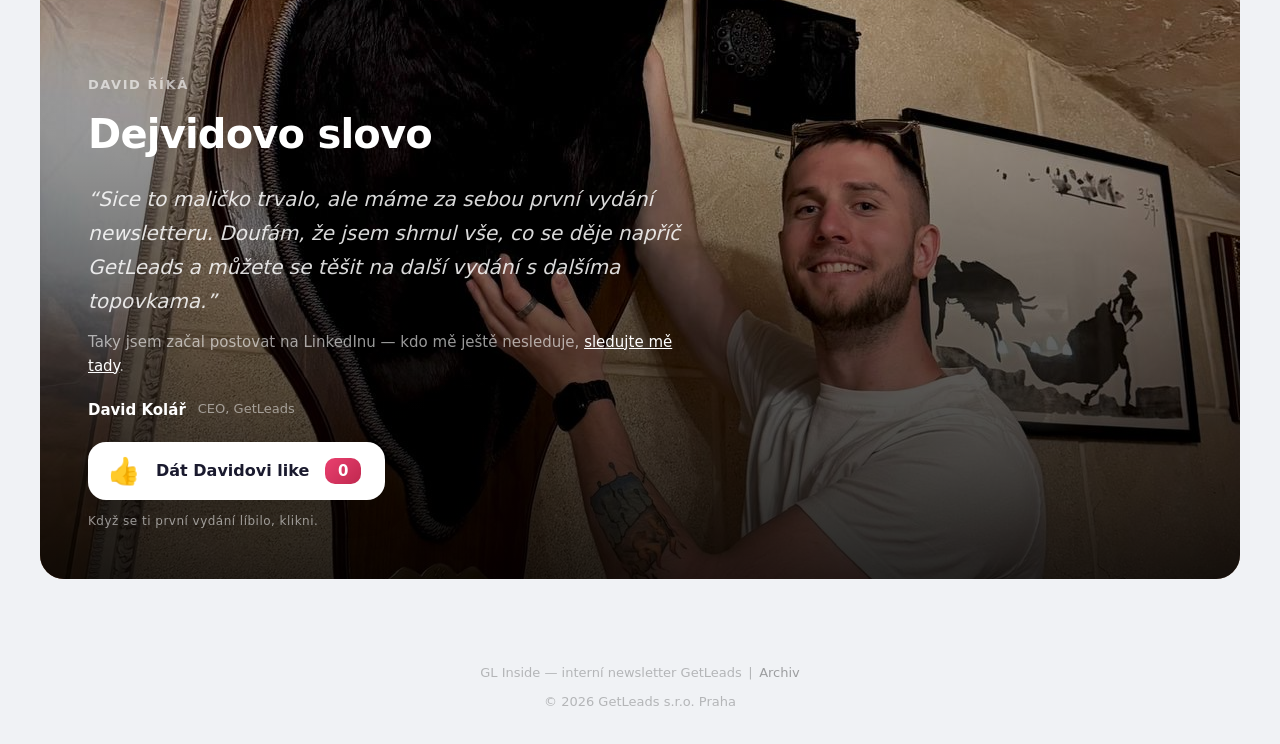
==== commit 201c4835: "Add like button to issue #001 David hero Co-Authored-By: Claude Opus 4.6 <noreply@anthropic.com>" ====
--- a/issues/001.html
+++ b/issues/001.html
@@ -704,6 +704,64 @@
       .team-grid {
         grid-template-columns: 1fr;
       }
+    }
+
+    /* Like button */
+    .like-david {
+      margin-top: 20px;
+      display: inline-flex;
+      align-items: center;
+      gap: 16px;
+      padding: 14px 24px 14px 20px;
+      background: #fff;
+      color: #1a1a2e;
+      border: none;
+      border-radius: 18px;
+      font-size: 16px;
+      font-weight: 700;
+      cursor: pointer;
+      transition: all 0.25s ease;
+      box-shadow: 0 10px 30px rgba(0, 0, 0, 0.15);
+      font-family: inherit;
+    }
+    .like-david:hover {
+      transform: translateY(-2px);
+      box-shadow: 0 14px 36px rgba(0, 0, 0, 0.22);
+    }
+    .like-david:active {
+      transform: translateY(0) scale(0.98);
+    }
+    .like-david__emoji {
+      font-size: 26px;
+      display: inline-block;
+      transition: transform 0.3s ease;
+    }
+    .like-david--clicked .like-david__emoji {
+      animation: likePulseD 0.5s ease;
+    }
+    @keyframes likePulseD {
+      0%   { transform: scale(1) rotate(0); }
+      40%  { transform: scale(1.5) rotate(-14deg); }
+      70%  { transform: scale(1.2) rotate(12deg); }
+      100% { transform: scale(1) rotate(0); }
+    }
+    .like-david__count {
+      min-width: 36px;
+      padding: 4px 12px;
+      background: linear-gradient(135deg, #EA406F, #c0284f);
+      color: #fff;
+      border-radius: 10px;
+      font-size: 15px;
+      font-variant-numeric: tabular-nums;
+      font-weight: 700;
+      letter-spacing: -0.01em;
+    }
+    .like-david__hint {
+      display: block;
+      margin-top: 12px;
+      font-size: 12px;
+      color: rgba(255, 255, 255, 0.55);
+      letter-spacing: 0.04em;
     }
   </style>
 </head>
@@ -1256,8 +1314,36 @@
         <span class="david-hero__sig-name">David Kolář</span>
         <span class="david-hero__sig-role">CEO, GetLeads</span>
       </div>
+      <div>
+        <button type="button" class="like-david" id="like-david">
+          <span class="like-david__emoji">&#x1F44D;</span>
+          <span>Dát Davidovi like</span>
+          <span class="like-david__count" id="like-david-count">0</span>
+        </button>
+        <span class="like-david__hint">Když se ti první vydání líbilo, klikni.</span>
+      </div>
     </div>
   </section>
+
+  <script>
+    (function () {
+      const KEY = 'gl-inside-001-david-likes';
+      const btn = document.getElementById('like-david');
+      const countEl = document.getElementById('like-david-count');
+      if (!btn || !countEl) return;
+      let n = parseInt(localStorage.getItem(KEY) || '0', 10);
+      if (isNaN(n)) n = 0;
+      countEl.textContent = n;
+      btn.addEventListener('click', () => {
+        n += 1;
+        localStorage.setItem(KEY, String(n));
+        countEl.textContent = n;
+        btn.classList.remove('like-david--clicked');
+        void btn.offsetWidth;
+        btn.classList.add('like-david--clicked');
+      });
+    })();
+  </script>
 
   <!-- Footer -->
   <footer class="footer">
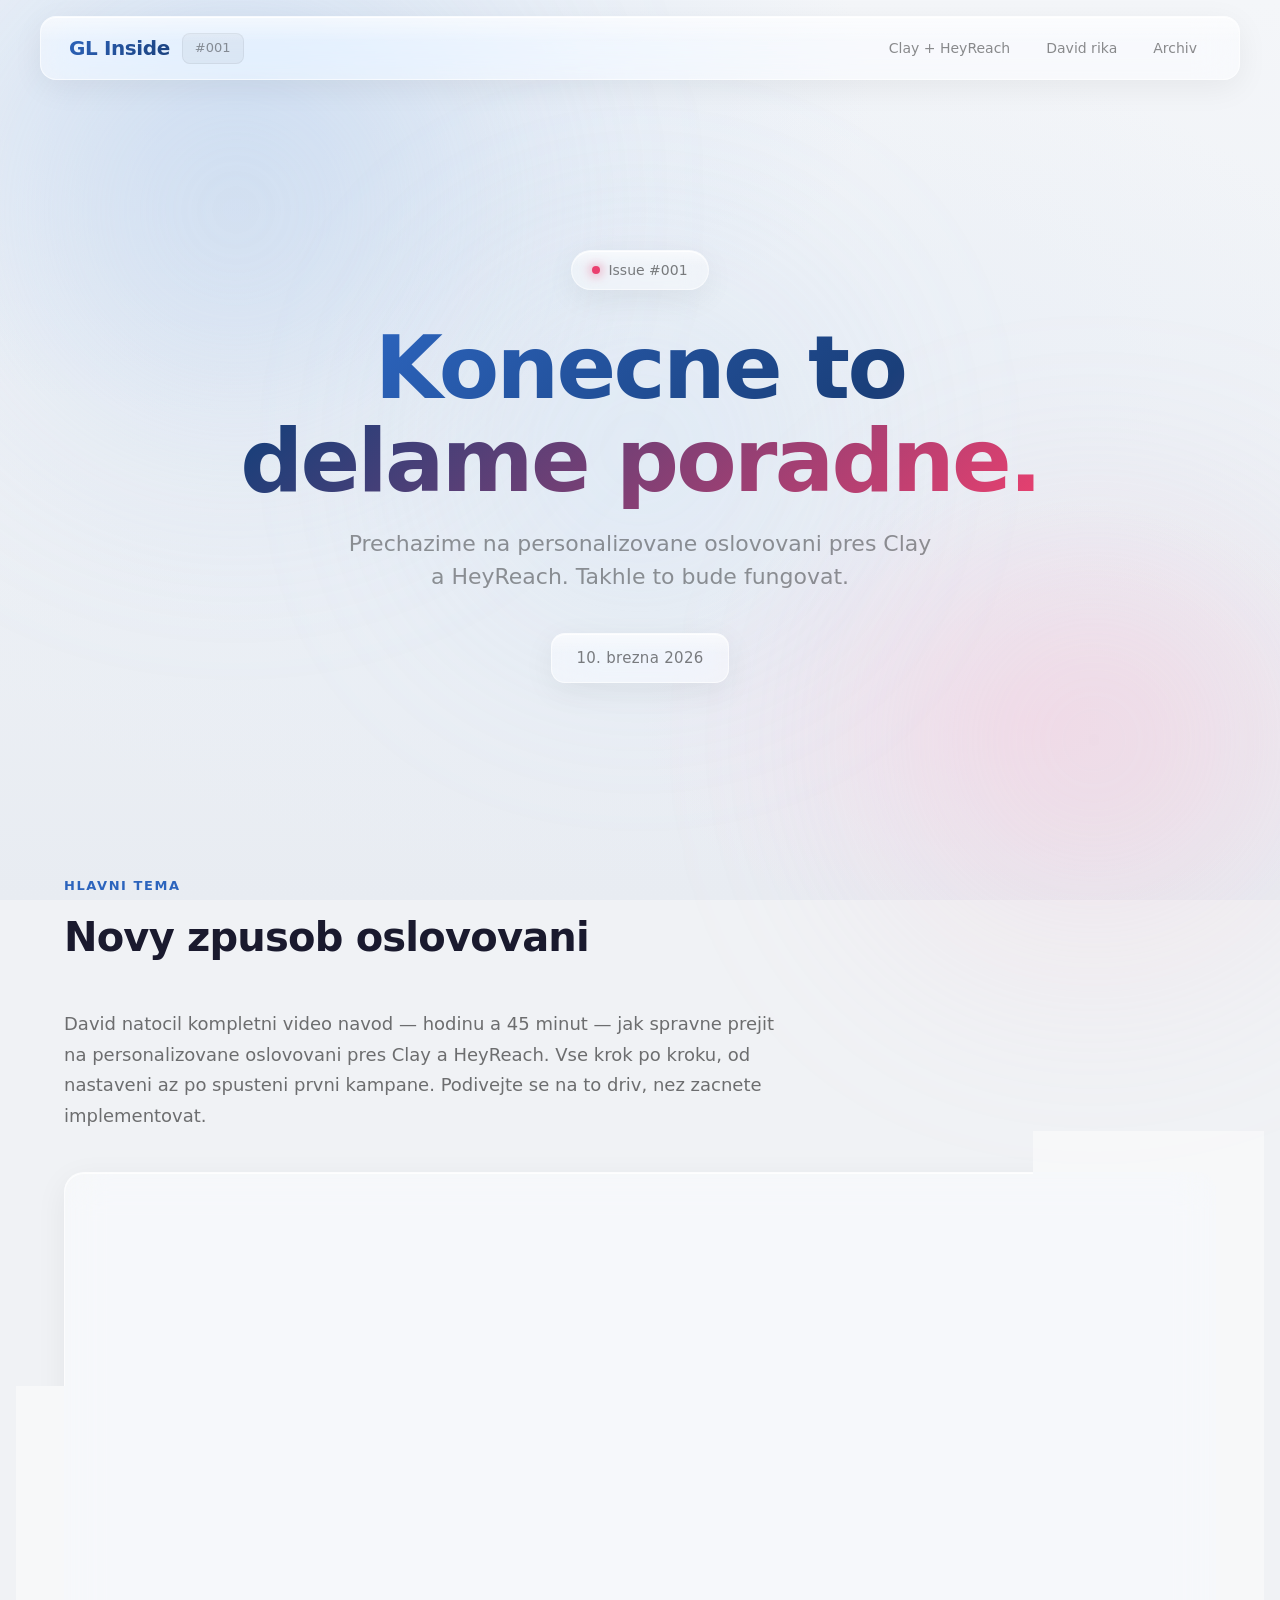
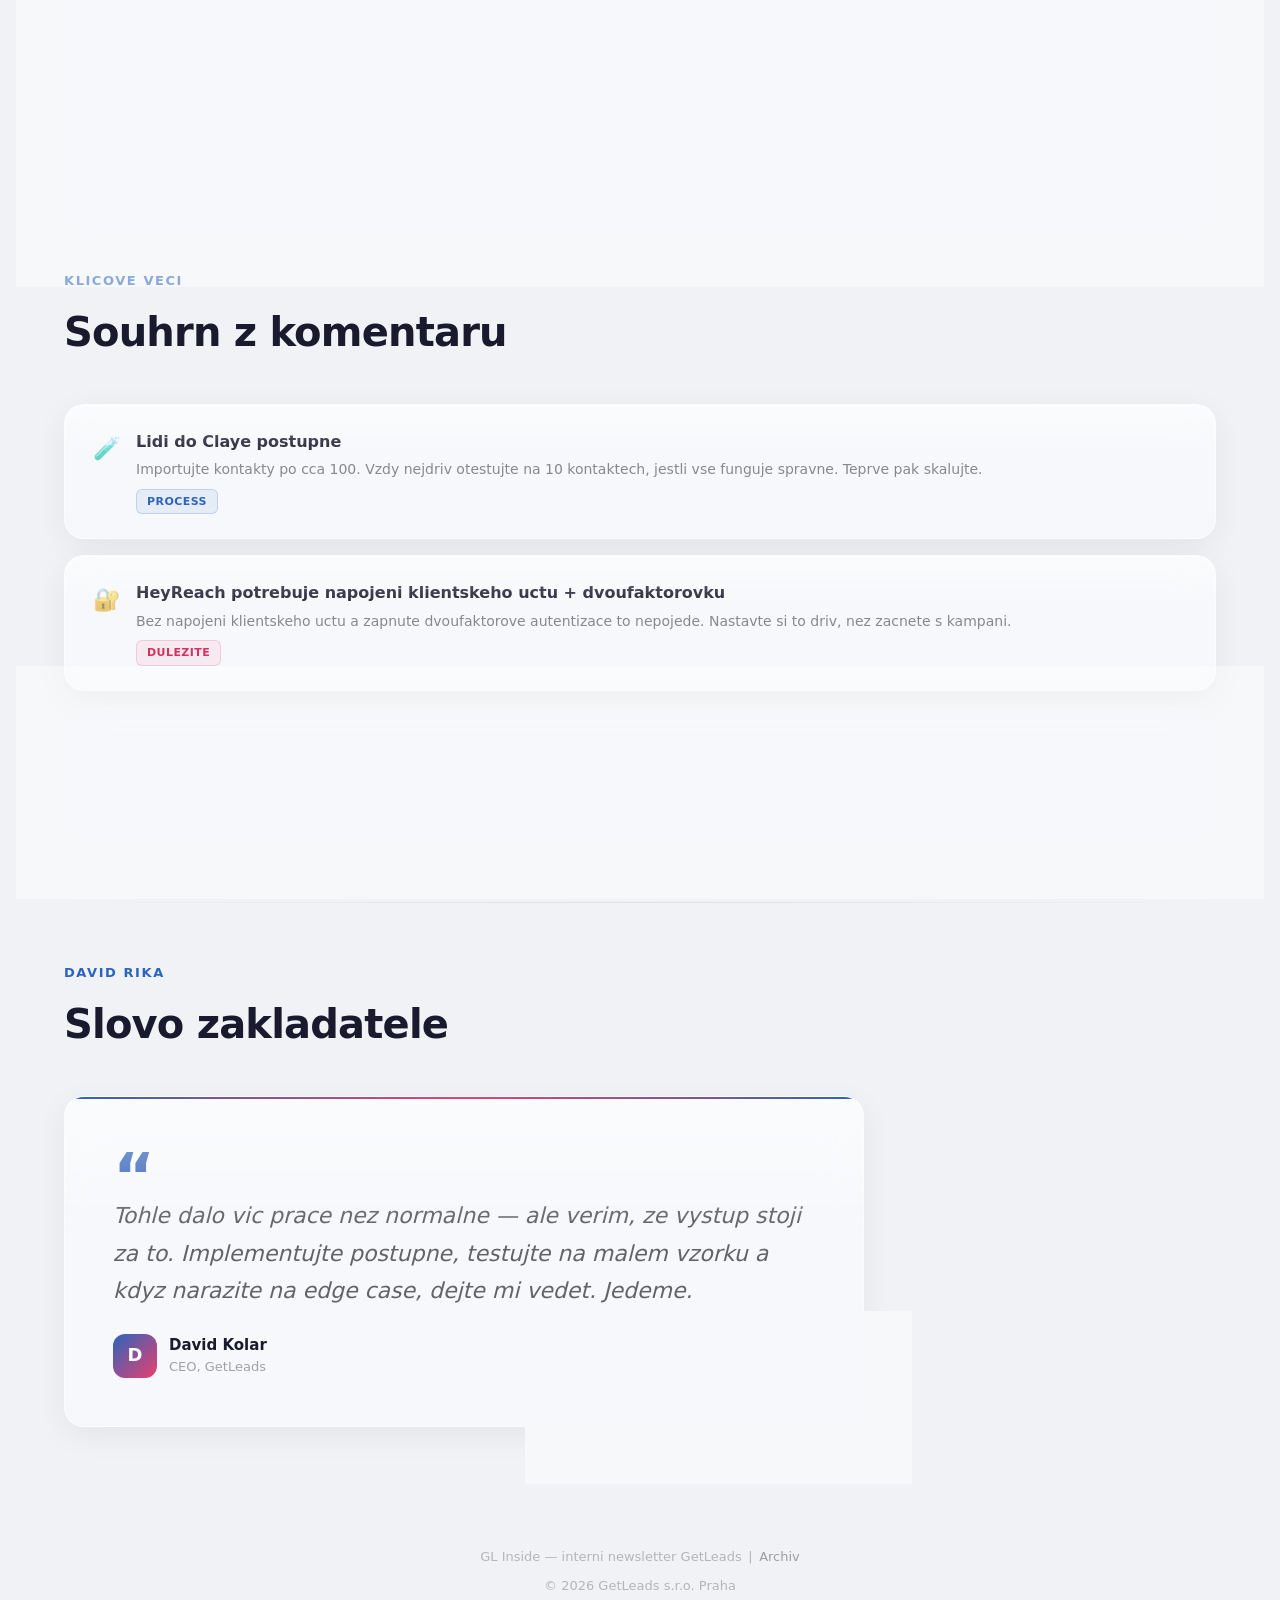
==== commit dd070230: "Add responsive mobile navigation with hamburger menu - Add hamburger button to navbar in index.html " ====
--- a/issues/001.html
+++ b/issues/001.html
@@ -6,762 +6,84 @@
   <title>GL Inside #001 — Konečně to děláme pořádně</title>
   <link rel="stylesheet" href="../css/style.css">
   <style>
-    /* --- Single news card: video + points --- */
-    .news-card {
-      padding: 32px;
-      display: grid;
-      grid-template-columns: 1.1fr 1fr;
-      gap: 32px;
-      align-items: start;
-    }
-    @media (max-width: 900px) {
-      .news-card {
-        grid-template-columns: 1fr;
-        padding: 24px;
-      }
-    }
-
-    /* Left column — video */
-    .news-card__video iframe {
+    .video-frame {
+      border-radius: 20px;
+      overflow: hidden;
+      background: rgba(255, 255, 255, 0.45);
+      backdrop-filter: blur(20px) saturate(180%);
+      -webkit-backdrop-filter: blur(20px) saturate(180%);
+      border: 1px solid rgba(255, 255, 255, 0.6);
+      box-shadow:
+        0 8px 32px rgba(0, 0, 0, 0.06),
+        inset 0 1px 0 rgba(255, 255, 255, 0.8);
+      padding: 12px;
+      margin-bottom: 40px;
+    }
+    .video-frame iframe {
       display: block;
       width: 100%;
       aspect-ratio: 16 / 9;
       border: none;
-      border-radius: 14px;
-    }
-    .news-card__video-caption {
-      margin-top: 10px;
-      font-size: 13px;
-      color: rgba(0, 0, 0, 0.35);
-      text-align: center;
-    }
-
-    /* Right column — points */
-    .points-header {
-      margin-bottom: 16px;
-    }
-    .points-header h3 {
-      font-size: 18px;
-      font-weight: 700;
-      color: #1a1a2e;
-      letter-spacing: -0.01em;
-    }
-    .points-header p {
-      font-size: 13px;
-      color: rgba(0, 0, 0, 0.35);
-      margin-top: 4px;
-    }
-    .points {
-      display: flex;
-      flex-direction: column;
-      gap: 12px;
-    }
-    .point {
-      padding: 16px 18px;
-      display: flex;
-      align-items: flex-start;
-      gap: 12px;
-      background: rgba(255, 255, 255, 0.35);
-      border: 1px solid rgba(255, 255, 255, 0.5);
-      border-radius: 14px;
-      transition: all 0.35s ease;
-    }
-    .point:hover {
-      transform: translateY(-2px);
-      background: rgba(255, 255, 255, 0.55);
-      border-color: rgba(255, 255, 255, 0.7);
-      box-shadow: 0 6px 24px rgba(0, 0, 0, 0.05);
-    }
-    .point__icon {
-      font-size: 18px;
-      flex-shrink: 0;
-      margin-top: 1px;
-    }
-    .point__body h4 {
-      font-size: 14px;
-      font-weight: 600;
-      color: #1a1a2e;
-      margin-bottom: 3px;
-      line-height: 1.35;
-    }
-    .point__body p {
-      font-size: 12.5px;
-      line-height: 1.55;
-      color: rgba(0, 0, 0, 0.45);
-    }
-    .point__tag {
-      display: inline-block;
-      margin-top: 6px;
-      padding: 2px 8px;
-      border-radius: 5px;
-      font-size: 10px;
-      font-weight: 600;
-      letter-spacing: 0.04em;
-      text-transform: uppercase;
-    }
-    .point__tag--blue {
-      background: rgba(44, 100, 189, 0.08);
-      color: #2C64BD;
-      border: 1px solid rgba(44, 100, 189, 0.18);
-    }
-    .point__tag--pink {
-      background: rgba(234, 64, 111, 0.08);
-      color: #d63060;
-      border: 1px solid rgba(234, 64, 111, 0.18);
-    }
-
-    /* Intro text */
+      border-radius: 12px;
+    }
     .intro-text {
       font-size: clamp(16px, 2vw, 18px);
       line-height: 1.7;
       color: rgba(0, 0, 0, 0.55);
       max-width: 720px;
-      margin-bottom: 24px;
-    }
-
-    /* Webinar card */
-    .webinar-card {
-      padding: 0;
-      overflow: hidden;
-    }
-    .webinar-card__header {
+      margin-bottom: 40px;
+    }
+    .takeaways {
+      display: flex;
+      flex-direction: column;
+      gap: 16px;
+    }
+    .takeaway {
+      padding: 24px 28px;
       display: flex;
       align-items: flex-start;
       gap: 16px;
-      padding: 32px 32px 0;
-    }
-    .webinar-card__emoji {
-      font-size: 32px;
+      transition: all 0.4s cubic-bezier(0.4, 0, 0.2, 1);
+    }
+    .takeaway:hover {
+      transform: translateY(-2px);
+      border-color: rgba(255, 255, 255, 0.7);
+    }
+    .takeaway__icon {
+      font-size: 22px;
       flex-shrink: 0;
       margin-top: 2px;
     }
-    .webinar-card__title {
-      font-size: clamp(18px, 2.5vw, 22px);
-      font-weight: 700;
-      color: #1a1a2e;
-      letter-spacing: -0.01em;
-      line-height: 1.3;
-      margin-bottom: 6px;
-    }
-    .webinar-card__meta {
-      font-size: 13px;
-      color: rgba(0, 0, 0, 0.4);
-    }
-    .webinar-card__body {
-      padding: 24px 32px;
-    }
-    .webinar-card__desc {
-      font-size: 15px;
-      line-height: 1.65;
-      color: rgba(0, 0, 0, 0.5);
-      margin-bottom: 20px;
-    }
-    .webinar-card__topics {
-      display: grid;
-      grid-template-columns: 1fr 1fr;
-      gap: 8px;
-      margin-bottom: 24px;
-    }
-    .webinar-card__topic {
-      font-size: 13px;
-      color: rgba(0, 0, 0, 0.5);
-      padding: 10px 14px;
-      background: rgba(0, 0, 0, 0.03);
-      border: 1px solid rgba(0, 0, 0, 0.05);
-      border-radius: 10px;
-    }
-    .webinar-card__actions {
-      display: flex;
-      gap: 12px;
-      flex-wrap: wrap;
-    }
-    .webinar-card__btn {
-      display: inline-block;
-      padding: 12px 24px;
-      border-radius: 12px;
-      font-size: 14px;
-      font-weight: 600;
-      text-decoration: none;
-      transition: all 0.3s ease;
-    }
-    .webinar-card__btn--primary {
-      background: linear-gradient(135deg, #2C64BD, #1a3f7a);
-      color: #fff;
-    }
-    .webinar-card__btn--primary:hover {
-      transform: translateY(-1px);
-      box-shadow: 0 6px 20px rgba(44, 100, 189, 0.3);
-    }
-    .webinar-card__btn--secondary {
-      background: rgba(0, 0, 0, 0.04);
-      border: 1px solid rgba(0, 0, 0, 0.08);
-      color: rgba(0, 0, 0, 0.55);
-    }
-    .webinar-card__btn--secondary:hover {
-      background: rgba(0, 0, 0, 0.07);
-      color: rgba(0, 0, 0, 0.7);
-    }
-    .webinar-card__bonus {
-      padding: 16px 32px;
-      background: rgba(44, 100, 189, 0.04);
-      border-top: 1px solid rgba(0, 0, 0, 0.05);
-      font-size: 13px;
-      color: rgba(0, 0, 0, 0.45);
-    }
-    @media (max-width: 600px) {
-      .webinar-card__header { padding: 24px 20px 0; }
-      .webinar-card__body { padding: 20px; }
-      .webinar-card__bonus { padding: 14px 20px; }
-      .webinar-card__topics { grid-template-columns: 1fr; }
-      .webinar-card__actions { flex-direction: column; }
-      .webinar-card__btn { text-align: center; }
-    }
-
-    /* Analytics grid */
-    .analytics-grid {
-      display: grid;
-      grid-template-columns: repeat(2, 1fr);
-      gap: 16px;
-    }
-    .analytics-card {
-      padding: 28px;
-      transition: all 0.35s ease;
-    }
-    .analytics-card:hover {
-      transform: translateY(-2px);
-      box-shadow: 0 12px 36px rgba(0, 0, 0, 0.06);
-    }
-    .analytics-card__icon {
-      font-size: 24px;
-      display: block;
-      margin-bottom: 12px;
-    }
-    .analytics-card__title {
-      font-size: 15px;
-      font-weight: 700;
-      color: #1a1a2e;
-      margin-bottom: 10px;
-    }
-    .analytics-card__list {
-      list-style: none;
-      padding: 0;
-      display: flex;
-      flex-direction: column;
-      gap: 6px;
-    }
-    .analytics-card__list li {
-      font-size: 13px;
-      color: rgba(0, 0, 0, 0.45);
-      line-height: 1.5;
-      padding-left: 14px;
-      position: relative;
-    }
-    .analytics-card__list li::before {
-      content: '–';
-      position: absolute;
-      left: 0;
-      color: rgba(0, 0, 0, 0.2);
-    }
-    @media (max-width: 768px) {
-      .analytics-grid { grid-template-columns: 1fr; }
-    }
-
-    /* Videos */
-    .videos-grid {
-      display: grid;
-      grid-template-columns: 1fr 1fr;
-      gap: 20px;
-    }
-    .videos-col {
-      padding: 28px;
-    }
-    .videos-col__title {
+    .takeaway__content h4 {
       font-size: 16px;
-      font-weight: 700;
-      color: #1a1a2e;
-      margin-bottom: 16px;
-    }
-    .videos-list {
-      display: flex;
-      flex-direction: column;
-      gap: 8px;
-    }
-    .video-item {
-      display: flex;
-      align-items: center;
-      gap: 10px;
-      padding: 12px 16px;
-      background: rgba(0, 0, 0, 0.03);
-      border: 1px solid rgba(0, 0, 0, 0.05);
-      border-radius: 10px;
-      text-decoration: none;
-      transition: all 0.3s ease;
-    }
-    .video-item:hover {
-      background: rgba(44, 100, 189, 0.06);
-      border-color: rgba(44, 100, 189, 0.15);
-    }
-    .video-item__icon {
-      font-size: 18px;
-    }
-    .video-item__name {
-      font-size: 14px;
       font-weight: 600;
       color: #1a1a2e;
-    }
-    .video-item:hover .video-item__name {
-      color: #2C64BD;
-    }
-    @media (max-width: 600px) {
-      .videos-grid { grid-template-columns: 1fr; }
-    }
-
-    /* Projects */
-    .projects-grid {
-      display: grid;
-      grid-template-columns: 2fr 1fr;
-      gap: 24px;
-    }
-    .projects-col__title {
+      margin-bottom: 4px;
+    }
+    .takeaway__content p {
       font-size: 14px;
-      font-weight: 600;
-      margin-bottom: 14px;
-    }
-    .projects-col__title--green { color: #2e7d32; }
-    .projects-col__title--red { color: #c62828; }
-    .projects-list {
-      display: flex;
-      flex-wrap: wrap;
-      gap: 8px;
-    }
-    .project-chip {
-      padding: 8px 16px;
-      border-radius: 10px;
-      font-size: 13px;
-      font-weight: 600;
-    }
-    .project-chip--green {
-      background: rgba(46, 125, 50, 0.08);
-      color: #2e7d32;
-      border: 1px solid rgba(46, 125, 50, 0.15);
-    }
-    .project-chip--red {
-      background: rgba(198, 40, 40, 0.06);
-      color: #c62828;
-      border: 1px solid rgba(198, 40, 40, 0.12);
-    }
-    @media (max-width: 600px) {
-      .projects-grid { grid-template-columns: 1fr; }
-    }
-
-    /* App card */
-    .app-card {
-      padding: 0;
-      overflow: hidden;
-    }
-    .app-card__features {
-      padding: 32px;
-      display: flex;
-      flex-direction: column;
-      gap: 24px;
-    }
-    .app-feature {
-      display: flex;
-      gap: 16px;
-      align-items: flex-start;
-    }
-    .app-feature__icon {
-      font-size: 24px;
-      flex-shrink: 0;
-      margin-top: 2px;
-    }
-    .app-feature__title {
-      font-size: 15px;
-      font-weight: 700;
-      color: #1a1a2e;
-      margin-bottom: 4px;
-    }
-    .app-feature__desc {
-      font-size: 13px;
       line-height: 1.6;
       color: rgba(0, 0, 0, 0.45);
     }
-    .app-card__footer {
-      padding: 16px 32px;
-      background: rgba(0, 0, 0, 0.02);
-      border-top: 1px solid rgba(0, 0, 0, 0.05);
-      display: flex;
-      align-items: center;
-      gap: 12px;
-      flex-wrap: wrap;
-      justify-content: flex-start;
-    }
-    .app-card__tag {
-      font-size: 12px;
-      color: rgba(0, 0, 0, 0.4);
-      padding: 4px 10px;
-      background: rgba(0, 0, 0, 0.04);
+    .takeaway__tag {
+      display: inline-block;
+      margin-top: 8px;
+      padding: 3px 10px;
       border-radius: 6px;
-    }
-    @media (max-width: 600px) {
-      .app-card__features { padding: 24px 20px; }
-      .app-card__footer { padding: 14px 20px; }
-    }
-
-    /* Changelog accordion */
-    .changelog {
-      margin-top: 16px;
-      border-radius: 12px;
-      overflow: hidden;
-    }
-    .changelog__toggle {
-      display: flex;
-      align-items: center;
-      justify-content: space-between;
-      padding: 12px 16px;
-      font-size: 13px;
-      font-weight: 600;
-      color: rgba(0, 0, 0, 0.45);
-      cursor: pointer;
-      background: rgba(0, 0, 0, 0.03);
-      border: 1px solid rgba(0, 0, 0, 0.06);
-      border-radius: 12px;
-      transition: all 0.3s ease;
-      list-style: none;
-    }
-    .changelog__toggle::-webkit-details-marker { display: none; }
-    .changelog__toggle:hover {
-      background: rgba(0, 0, 0, 0.05);
-      color: rgba(0, 0, 0, 0.6);
-    }
-    .changelog__arrow {
-      transition: transform 0.3s ease;
-      font-size: 16px;
-    }
-    .changelog[open] .changelog__arrow {
-      transform: rotate(180deg);
-    }
-    .changelog[open] .changelog__toggle {
-      border-radius: 12px 12px 0 0;
-      border-bottom-color: transparent;
-    }
-    .changelog__content {
-      padding: 16px 18px 20px;
-      background: rgba(0, 0, 0, 0.02);
-      border: 1px solid rgba(0, 0, 0, 0.06);
-      border-top: none;
-      border-radius: 0 0 12px 12px;
-    }
-    .changelog__group {
-      margin-bottom: 16px;
-    }
-    .changelog__group:last-child {
-      margin-bottom: 0;
-    }
-    .changelog__date {
       font-size: 11px;
       font-weight: 600;
+      letter-spacing: 0.04em;
       text-transform: uppercase;
-      letter-spacing: 0.08em;
+    }
+    .takeaway__tag--warn {
+      background: rgba(234, 64, 111, 0.08);
+      color: #d63060;
+      border: 1px solid rgba(234, 64, 111, 0.2);
+    }
+    .takeaway__tag--info {
+      background: rgba(44, 100, 189, 0.08);
       color: #2C64BD;
-      margin-bottom: 6px;
-    }
-    .changelog__content ul {
-      list-style: none;
-      padding: 0;
-      display: flex;
-      flex-direction: column;
-      gap: 4px;
-    }
-    .changelog__content li {
-      font-size: 12.5px;
-      color: rgba(0, 0, 0, 0.5);
-      line-height: 1.5;
-      padding-left: 12px;
-      position: relative;
-    }
-    .changelog__content li::before {
-      content: '–';
-      position: absolute;
-      left: 0;
-      color: rgba(0, 0, 0, 0.2);
-    }
-
-    /* Stats row */
-    .stats-row {
-      display: grid;
-      grid-template-columns: 1fr 1fr;
-      gap: 16px;
-    }
-    .stats-row__group {
-      padding: 24px;
-    }
-    .stats-row__period {
-      font-size: 13px;
-      font-weight: 600;
-      color: rgba(0, 0, 0, 0.4);
-      margin-bottom: 16px;
-    }
-    .stats-row__cards {
-      display: grid;
-      grid-template-columns: 1fr 1fr;
-      gap: 12px;
-    }
-    .stat-mini {
-      padding: 16px;
-      background: rgba(0, 0, 0, 0.02);
-      border: 1px solid rgba(0, 0, 0, 0.05);
-      border-radius: 12px;
-    }
-    .stat-mini__label {
-      font-size: 12px;
-      color: rgba(0, 0, 0, 0.4);
-      margin-bottom: 8px;
-    }
-    .stat-mini__value {
-      font-size: 28px;
-      font-weight: 700;
-      color: #1a1a2e;
-      line-height: 1;
-      margin-bottom: 6px;
-    }
-    .stat-mini__badge {
-      font-size: 12px;
-      font-weight: 600;
-      color: #2e7d32;
-      background: rgba(46, 125, 50, 0.1);
-      padding: 2px 8px;
-      border-radius: 6px;
-      vertical-align: middle;
-    }
-    .stat-mini__sub {
-      font-size: 12px;
-      color: rgba(0, 0, 0, 0.3);
-    }
-    @media (max-width: 768px) {
-      .stats-row { grid-template-columns: 1fr; }
-      .stats-row__cards { grid-template-columns: 1fr; }
-    }
-
-    /* David hero section */
-    .david-hero {
-      position: relative;
-      border-radius: 24px;
-      overflow: hidden;
-      max-width: 1200px;
-      margin: 0 auto 36px;
-      aspect-ratio: 4 / 3;
-      display: flex;
-      align-items: flex-end;
-    }
-    .david-hero__bg {
-      position: absolute;
-      inset: 0;
-      width: 100%;
-      height: 100%;
-      object-fit: cover;
-      object-position: center center;
-    }
-    .david-hero__overlay {
-      position: absolute;
-      inset: 0;
-      background: linear-gradient(to top, rgba(0,0,0,0.85) 0%, rgba(0,0,0,0.4) 50%, rgba(0,0,0,0.1) 100%);
-    }
-    .david-hero__content {
-      position: relative;
-      z-index: 1;
-      padding: 48px;
-      max-width: 700px;
-    }
-    .david-hero__label {
-      font-size: 13px;
-      font-weight: 600;
-      text-transform: uppercase;
-      letter-spacing: 0.12em;
-      color: rgba(255,255,255,0.6);
-      margin-bottom: 6px;
-    }
-    .david-hero__title {
-      font-size: clamp(28px, 4vw, 40px);
-      font-weight: 700;
-      color: #fff;
-      letter-spacing: -0.02em;
-      margin-bottom: 16px;
-    }
-    .david-hero__quote {
-      font-size: clamp(16px, 2vw, 20px);
-      font-style: italic;
-      font-weight: 300;
-      line-height: 1.7;
-      color: rgba(255,255,255,0.85);
-      margin-bottom: 12px;
-    }
-    .david-hero__cta {
-      font-size: 15px;
-      color: rgba(255,255,255,0.6);
-      margin-bottom: 20px;
-      line-height: 1.6;
-    }
-    .david-hero__cta a {
-      color: #fff;
-      text-decoration: underline;
-    }
-    .david-hero__sig {
-      display: flex;
-      gap: 12px;
-      align-items: center;
-    }
-    .david-hero__sig-name {
-      font-size: 15px;
-      font-weight: 700;
-      color: #fff;
-    }
-    .david-hero__sig-role {
-      font-size: 13px;
-      color: rgba(255,255,255,0.5);
-    }
-    @media (max-width: 768px) {
-      .david-hero {
-        min-height: 500px;
-        border-radius: 0;
-        margin-left: -24px;
-        margin-right: -24px;
-      }
-      .david-hero__content {
-        padding: 32px 24px;
-      }
-    }
-
-    /* Team section */
-    .team-grid {
-      display: grid;
-      grid-template-columns: repeat(auto-fit, minmax(320px, 1fr));
-      gap: 20px;
-      margin-bottom: 24px;
-    }
-    .team-card {
-      padding: 32px;
-      display: flex;
-      gap: 20px;
-      align-items: flex-start;
-      transition: all 0.35s ease;
-    }
-    .team-card:hover {
-      transform: translateY(-2px);
-      box-shadow: 0 12px 36px rgba(0, 0, 0, 0.06);
-    }
-    .team-card__avatar {
-      width: 64px;
-      height: 64px;
-      border-radius: 18px;
-      object-fit: cover;
-      flex-shrink: 0;
-    }
-    .team-card__avatar--pink {
-      background: linear-gradient(135deg, #EA406F, #c0284f);
-    }
-    .team-card__avatar--blue {
-      background: linear-gradient(135deg, #2C64BD, #1a3f7a);
-    }
-    .team-card__name {
-      font-size: 18px;
-      font-weight: 700;
-      color: #1a1a2e;
-      margin-bottom: 2px;
-    }
-    .team-card__role {
-      font-size: 13px;
-      font-weight: 500;
-      color: #2C64BD;
-      margin-bottom: 12px;
-    }
-    .team-card__points {
-      list-style: none;
-      padding: 0;
-      display: flex;
-      flex-direction: column;
-      gap: 6px;
-    }
-    .team-card__points li {
-      font-size: 13px;
-      color: rgba(0, 0, 0, 0.45);
-    }
-    .team-farewell {
-      display: flex;
-      align-items: center;
-      gap: 14px;
-      padding: 20px 28px;
-      border-radius: 16px;
-      font-size: 14px;
-      color: rgba(0, 0, 0, 0.5);
-      line-height: 1.5;
-    }
-    .team-farewell__icon {
-      font-size: 22px;
-      flex-shrink: 0;
-    }
-    @media (max-width: 768px) {
-      .team-grid {
-        grid-template-columns: 1fr;
-      }
-    }
-
-    /* Like button */
-    .like-david {
-      margin-top: 20px;
-      display: inline-flex;
-      align-items: center;
-      gap: 16px;
-      padding: 14px 24px 14px 20px;
-      background: #fff;
-      color: #1a1a2e;
-      border: none;
-      border-radius: 18px;
-      font-size: 16px;
-      font-weight: 700;
-      cursor: pointer;
-      transition: all 0.25s ease;
-      box-shadow: 0 10px 30px rgba(0, 0, 0, 0.15);
-      font-family: inherit;
-    }
-    .like-david:hover {
-      transform: translateY(-2px);
-      box-shadow: 0 14px 36px rgba(0, 0, 0, 0.22);
-    }
-    .like-david:active {
-      transform: translateY(0) scale(0.98);
-    }
-    .like-david__emoji {
-      font-size: 26px;
-      display: inline-block;
-      transition: transform 0.3s ease;
-    }
-    .like-david--clicked .like-david__emoji {
-      animation: likePulseD 0.5s ease;
-    }
-    @keyframes likePulseD {
-      0%   { transform: scale(1) rotate(0); }
-      40%  { transform: scale(1.5) rotate(-14deg); }
-      70%  { transform: scale(1.2) rotate(12deg); }
-      100% { transform: scale(1) rotate(0); }
-    }
-    .like-david__count {
-      min-width: 36px;
-      padding: 4px 12px;
-      background: linear-gradient(135deg, #EA406F, #c0284f);
-      color: #fff;
-      border-radius: 10px;
-      font-size: 15px;
-      font-variant-numeric: tabular-nums;
-      font-weight: 700;
-      letter-spacing: -0.01em;
-    }
-    .like-david__hint {
-      display: block;
-      margin-top: 12px;
-      font-size: 12px;
-      color: rgba(255, 255, 255, 0.55);
-      letter-spacing: 0.04em;
+      border: 1px solid rgba(44, 100, 189, 0.2);
     }
   </style>
 </head>
@@ -780,14 +102,14 @@
         <span class="navbar__logo">GL Inside</span>
         <span class="navbar__issue">#001</span>
       </a>
+      <button class="navbar__hamburger" aria-label="Otevrit menu">
+        <span></span>
+        <span></span>
+        <span></span>
+      </button>
       <div class="navbar__links">
         <a href="#clay-heyreach" class="navbar__link">Clay + HeyReach</a>
-        <a href="#richard" class="navbar__link">Richard</a>
-        <a href="#webinar" class="navbar__link">Webinář</a>
-        <a href="#appka" class="navbar__link">Appka</a>
-        <a href="#analytika" class="navbar__link">Analytika</a>
-        <a href="#tym" class="navbar__link">Tým</a>
-        <a href="#david" class="navbar__link">David říká</a>
+        <a href="#david" class="navbar__link">David rika</a>
         <a href="../index.html" class="navbar__link">Archiv</a>
       </div>
     </div>
@@ -797,559 +119,108 @@
   <header class="hero">
     <div class="hero__badge glass">
       <span class="hero__badge-dot"></span>
-      Vydání #001
+      Issue #001
     </div>
     <h1 class="hero__title">
-      <span class="hero__title--gradient">Konečně to děláme pořádně.</span>
+      <span class="hero__title--gradient">Konecne to delame poradne.</span>
     </h1>
     <p class="hero__subtitle">
-      Přecházíme na personalizované oslovování přes Clay a HeyReach. Takhle to bude fungovat.
+      Prechazime na personalizovane oslovovani pres Clay a HeyReach. Takhle to bude fungovat.
     </p>
     <div class="hero__date-badge glass">
-      10. dubna 2026
+      10. brezna 2026
     </div>
   </header>
 
-  <!-- Clay + HeyReach — jedna aktualita -->
+  <!-- Clay + HeyReach -->
   <section class="section" id="clay-heyreach">
     <div class="section__header">
-      <p class="section__label">Hlavní téma</p>
-      <h2 class="section__title">Nový způsob oslovování</h2>
+      <p class="section__label">Hlavni tema</p>
+      <h2 class="section__title">Novy zpusob oslovovani</h2>
     </div>
 
     <p class="intro-text">
-      Natočil jsem hodinu a tři čtvrtě video, krok za krokem, jak přejít na personalizované oslovování přes Clay a HeyReach. Od setupu až po první spuštěnou kampaň.
+      David natocil kompletni video navod — hodinu a 45 minut — jak spravne prejit na personalizovane oslovovani pres Clay a HeyReach. Vse krok po kroku, od nastaveni az po spusteni prvni kampane. Podivejte se na to driv, nez zacnete implementovat.
     </p>
 
-    <!-- Jedna karta: video vlevo, pointy vpravo -->
-    <div class="news-card glass">
-      <!-- Video -->
-      <div class="news-card__video">
-        <iframe
-          src="https://www.youtube.com/embed/jrOPq4Cb2VU"
-          title="Clay + HeyReach navod"
-          allow="accelerometer; autoplay; clipboard-write; encrypted-media; gyroscope; picture-in-picture"
-          allowfullscreen>
-        </iframe>
-        <p class="news-card__video-caption">1h 45min — kompletní návod krok po kroku</p>
-
-        <div style="margin-top: 16px;">
-          <p style="font-size: 13px; font-weight: 600; color: rgba(0,0,0,0.4); margin-bottom: 10px;">📊 První výsledky z HeyReach</p>
-          <div style="display: grid; grid-template-columns: 1fr 1fr; gap: 8px;">
-            <div class="stat-mini">
-              <div class="stat-mini__label">Spojení (7 dní)</div>
-              <div class="stat-mini__value">17 <span class="stat-mini__badge">+21%</span></div>
-              <div class="stat-mini__sub">Z 80 odeslaných</div>
-            </div>
-            <div class="stat-mini">
-              <div class="stat-mini__label">Odpovědi (7 dní)</div>
-              <div class="stat-mini__value">10 <span class="stat-mini__badge">+59%</span></div>
-              <div class="stat-mini__sub">Z 17 odeslaných</div>
-            </div>
-            <div class="stat-mini">
-              <div class="stat-mini__label">Spojení (28 dní)</div>
-              <div class="stat-mini__value">21 <span class="stat-mini__badge">+45%</span></div>
-              <div class="stat-mini__sub">Ze 47 odeslaných</div>
-            </div>
-            <div class="stat-mini">
-              <div class="stat-mini__label">Odpovědi (28 dní)</div>
-              <div class="stat-mini__value">5 <span class="stat-mini__badge">+24%</span></div>
-              <div class="stat-mini__sub">Z 21 odeslaných</div>
-            </div>
-          </div>
-        </div>
-      </div>
-
-      <!-- Klicove body -->
-      <div>
-        <div class="points-header">
-          <h3>Klíčové věci z videa</h3>
-          <p>Souhrn z komentářů</p>
-        </div>
-        <div class="points">
-          <div class="point">
-            <span class="point__icon">&#x1F9EA;</span>
-            <div class="point__body">
-              <h4>Lidi do Claye postupně</h4>
-              <p>Importujte kontakty po cca 100. Vždy nejdřív otestujte na 10 kontaktech, jestli vše funguje správně.</p>
-              <span class="point__tag point__tag--blue">PROCESS</span>
-            </div>
-          </div>
-          <div class="point">
-            <span class="point__icon">&#x1F510;</span>
-            <div class="point__body">
-              <h4>HeyReach potřebuje napojení klientského účtu + 2FA</h4>
-              <p>Bez napojení klientského účtu a zapnuté dvoufaktorové autentizace to nepojede. Nastavte si to dřív.</p>
-              <span class="point__tag point__tag--pink">DŮLEŽITÉ</span>
-            </div>
-          </div>
-          <div class="point">
-            <span class="point__icon">&#x26A0;&#xFE0F;</span>
-            <div class="point__body">
-              <h4>Pozor na "scheduled" kampane</h4>
-              <p>Pokud kampaň v HeyReach běží jako "scheduled", Clay do ní nepošle kontakty. Před propojením zkontrolujte stav.</p>
-              <span class="point__tag point__tag--pink">TIP OD JOSEFA</span>
-            </div>
-          </div>
-          <div class="point">
-            <span class="point__icon">&#x2705;</span>
-            <div class="point__body">
-              <h4>Kampaň se automaticky stopne po odpovědi</h4>
-              <p>Jakmile lead odpoví — ať už na connection request nebo follow-up — celá kampaň se pro něj automaticky zastaví. Žádné další follow-upy nepřijdou.</p>
-              <span class="point__tag point__tag--pink">DŮLEŽITÉ</span>
-            </div>
-          </div>
-          <div class="point">
-            <span class="point__icon">&#x1F916;</span>
-            <div class="point__body">
-              <h4>Clay Assistant</h4>
-              <p>Potřebujete pomoct s Clay? Zkuste našeho <a href="https://chatgpt.com/g/g-699868f02fd48191ba2586bf656e9349-clay-assistant" target="_blank" style="color: #2C64BD; text-decoration: underline;">Clay Assistanta v ChatGPT</a>.</p>
-              <span class="point__tag point__tag--blue">NÁSTROJ</span>
-            </div>
-          </div>
-        </div>
-      </div>
-    </div>
-
+    <!-- Embedded video -->
+    <div class="video-frame">
+      <iframe
+        src="https://www.youtube.com/embed/jrOPq4Cb2VU"
+        title="Clay + HeyReach navod"
+        allow="accelerometer; autoplay; clipboard-write; encrypted-media; gyroscope; picture-in-picture"
+        allowfullscreen>
+      </iframe>
+    </div>
+
+    <!-- Key takeaways -->
+    <div class="section__header">
+      <p class="section__label">Klicove veci</p>
+      <h2 class="section__title">Souhrn z komentaru</h2>
+    </div>
+
+    <div class="takeaways">
+      <div class="takeaway glass">
+        <span class="takeaway__icon">&#x1F9EA;</span>
+        <div class="takeaway__content">
+          <h4>Lidi do Claye postupne</h4>
+          <p>Importujte kontakty po cca 100. Vzdy nejdriv otestujte na 10 kontaktech, jestli vse funguje spravne. Teprve pak skalujte.</p>
+          <span class="takeaway__tag takeaway__tag--info">PROCESS</span>
+        </div>
+      </div>
+      <div class="takeaway glass">
+        <span class="takeaway__icon">&#x1F510;</span>
+        <div class="takeaway__content">
+          <h4>HeyReach potrebuje napojeni klientskeho uctu + dvoufaktorovku</h4>
+          <p>Bez napojeni klientskeho uctu a zapnute dvoufaktorove autentizace to nepojede. Nastavte si to driv, nez zacnete s kampani.</p>
+          <span class="takeaway__tag takeaway__tag--warn">DULEZITE</span>
+        </div>
+      </div>
+      <div class="takeaway glass">
+        <span class="takeaway__icon">&#x26A0;&#xFE0F;</span>
+        <div class="takeaway__content">
+          <h4>Pozor na "scheduled" kampane</h4>
+          <p>Pokud kampan v HeyReach bezi jako "scheduled", Clay do ni neposle kontakty. Pred propojenim zkontrolujte stav kampane — tohle je casta past.</p>
+          <span class="takeaway__tag takeaway__tag--warn">TIP OD JOSEFA</span>
+        </div>
+      </div>
+    </div>
   </section>
 
   <div class="divider"><div class="divider__line"></div></div>
 
-  <!-- Richard -->
-  <section class="section" id="richard">
+  <!-- David rika -->
+  <section class="section" id="david">
     <div class="section__header">
-      <p class="section__label">Novinky</p>
-      <h2 class="section__title">Práce s Richardem</h2>
-    </div>
-
-    <p class="intro-text">
-      David natočil rychlý návod, jak s Richardem pracovat. A Matěj mezitím nasázel hromadu updatů, od napojení na Google Kalendář po push notifikace.
-    </p>
-
-    <!-- Hlavní features -->
-    <div class="news-card glass">
-      <!-- Video -->
-      <div class="news-card__video">
-        <iframe
-          src="https://www.youtube.com/embed/uesvX5FfQ3k"
-          title="Práce s Richardem — návod"
-          allow="accelerometer; autoplay; clipboard-write; encrypted-media; gyroscope; picture-in-picture"
-          allowfullscreen>
-        </iframe>
-        <p class="news-card__video-caption">~8 min — quick návod od Davida</p>
-
-        <!-- Rozbalovací changelog -->
-        <details class="changelog">
-          <summary class="changelog__toggle">
-            <span>📋 Kompletní changelog</span>
-            <span class="changelog__arrow">&#x25BE;</span>
-          </summary>
-          <div class="changelog__content">
-            <div class="changelog__group">
-              <h5 class="changelog__date">27. března</h5>
-              <ul>
-                <li><strong>Fix:</strong> Nenačítání summarizací u speakerů</li>
-                <li><strong>Fix:</strong> Špatná synchronizace mezi zařízeními</li>
-                <li><strong>Fix:</strong> Automatické sdílení nefungovalo</li>
-                <li><strong>Nové:</strong> Automatické sdílení — Doména / Všichni / Nesdílet</li>
-                <li><strong>Nové:</strong> Délka AI shrnutí — Stručné / Normální / Podrobné</li>
-              </ul>
-            </div>
-            <div class="changelog__group">
-              <h5 class="changelog__date">3. dubna</h5>
-              <ul>
-                <li><strong>Alpha:</strong> Ask Richard — AI chat s vyhledáváním Google, ARES, LinkedIn</li>
-                <li><strong>Alpha:</strong> Onboarding — základní verze</li>
-                <li><em>Pozn:</em> Ask Richard na mobilu zatím rozbitý</li>
-              </ul>
-            </div>
-            <div class="changelog__group">
-              <h5 class="changelog__date">6. dubna</h5>
-              <ul>
-                <li><strong>Nové:</strong> Push notifikace — Chrome, Firefox, Brave, Safari, iOS</li>
-              </ul>
-            </div>
-          </div>
-        </details>
-      </div>
-
-      <!-- Klíčové features -->
-      <div>
-        <div class="points-header">
-          <h3>Co je nového v Richardovi</h3>
-          <p>Updaty od Matěje Kašky</p>
-        </div>
-        <div class="points">
-          <div class="point">
-            <span class="point__icon">&#x1F4C5;</span>
-            <div class="point__body">
-              <h4>Napojení na Google Kalendář</h4>
-              <p>Při nahrávání si vyberete událost — automaticky se doplní jména účastníků a kontext schůzky pro lepší AI shrnutí.</p>
-              <span class="point__tag point__tag--blue">FEATURE</span>
-            </div>
-          </div>
-          <div class="point">
-            <span class="point__icon">&#x1F916;</span>
-            <div class="point__body">
-              <h4>Ask Richard (alpha)</h4>
-              <p>AI chat — napíšete s kým máte schůzku a Richard najde info z Google, ARES i LinkedIn.</p>
-              <span class="point__tag point__tag--pink">ALPHA</span>
-            </div>
-          </div>
-          <div class="point">
-            <span class="point__icon">&#x1F514;</span>
-            <div class="point__body">
-              <h4>Push notifikace</h4>
-              <p>Fungují na PC (Chrome, Firefox, Brave), Macu (Safari) i iOS.</p>
-              <span class="point__tag point__tag--blue">FEATURE</span>
-            </div>
-          </div>
-          <div class="point">
-            <span class="point__icon">&#x1F504;</span>
-            <div class="point__body">
-              <h4>Automatické sdílení + délka shrnutí</h4>
-              <p>Sdílet session podle domény, všem, nebo nikomu. AI shrnutí ve třech délkách.</p>
-              <span class="point__tag point__tag--blue">FEATURE</span>
-            </div>
-          </div>
+      <p class="section__label">David rika</p>
+      <h2 class="section__title">Slovo zakladatele</h2>
+    </div>
+    <div class="quote-panel glass">
+      <span class="quote-panel__mark">&ldquo;</span>
+      <p class="quote-panel__text">
+        Tohle dalo vic prace nez normalne — ale verim, ze vystup stoji za to. Implementujte postupne, testujte na malem vzorku a kdyz narazite na edge case, dejte mi vedet. Jedeme.
+      </p>
+      <div class="quote-panel__sig">
+        <div class="quote-panel__sig-avatar">D</div>
+        <div>
+          <div class="quote-panel__sig-name">David Kolar</div>
+          <div class="quote-panel__sig-role">CEO, GetLeads</div>
         </div>
       </div>
     </div>
   </section>
-
-  <div class="divider"><div class="divider__line"></div></div>
-
-  <!-- Webinář -->
-  <section class="section" id="webinar">
-    <div class="section__header">
-      <p class="section__label">Event</p>
-      <h2 class="section__title">Webinář — 7. května</h2>
-    </div>
-
-    <div class="webinar-card glass">
-      <div class="webinar-card__header">
-        <span class="webinar-card__emoji">&#x1F3A4;</span>
-        <div>
-          <h3 class="webinar-card__title">Flirtování pro firmy: Jak na LinkedInu budovat vztahy, které končí zakázkou?</h3>
-          <p class="webinar-card__meta">7. května 2026 &middot; 14:00–15:00 &middot; Online &middot; Zdarma</p>
-        </div>
-      </div>
-
-      <div class="webinar-card__body">
-        <p class="webinar-card__desc">
-          Kdybyste si chtěli s Terkou a Davidem zaflirtovat, zvou vás na interní generálku webináře, kde je můžete navíc zhejtit 😄 Kdo může, registrujte se — pomůže jim to!
-        </p>
-
-        <div class="webinar-card__topics">
-          <div class="webinar-card__topic">&#x1F50D; Kde najít cílové klienty</div>
-          <div class="webinar-card__topic">&#x1F3AF; Identifikace decision-makerů</div>
-          <div class="webinar-card__topic">&#x1F4AC; Zprávy bez pitchování</div>
-          <div class="webinar-card__topic">&#x1F91D; Touchpointy → zakázka</div>
-        </div>
-
-        <div class="webinar-card__actions">
-          <a href="https://getleads.cz/webinar" class="webinar-card__btn webinar-card__btn--primary" target="_blank">Registrace na webinář &rarr;</a>
-          <a href="https://luma.com/5ltin0oh" class="webinar-card__btn webinar-card__btn--secondary" target="_blank">&#x1F3AC; Generálka — 6. května</a>
-        </div>
-      </div>
-
-      <div class="webinar-card__bonus">
-        <p><strong>Bonusy po webináři:</strong> Záznam webináře &middot; E-book: LinkedIn profil s AI &middot; E-book: SSI index</p>
-      </div>
-    </div>
-  </section>
-
-  <div class="divider"><div class="divider__line"></div></div>
-
-  <!-- Controlboard App -->
-  <section class="section" id="appka">
-    <div class="section__header">
-      <p class="section__label">Interní nástroj</p>
-      <h2 class="section__title">Controlboard appka</h2>
-    </div>
-
-    <p class="intro-text">
-      Josef postavil interní appku, která nám pomáhá interpretovat data z controlboardů. Funguje jenom na Creaticom doméně a má vlastní paměť.
-    </p>
-
-    <div class="app-card glass">
-      <div class="app-card__features">
-        <div class="app-feature">
-          <span class="app-feature__icon">&#x1F4CB;</span>
-          <div>
-            <h4 class="app-feature__title">Karty kampaní</h4>
-            <p class="app-feature__desc">Každý klient má vlastní controlboard s klíčovými metrikami — poslaných žádostí, konverze, follow-upy, leady, nová spojení. Dají se tagovat: aktivní/neaktivní, vyplněno/nevyplněno, nebo vlastní tagy podle jména.</p>
-          </div>
-        </div>
-        <div class="app-feature">
-          <span class="app-feature__icon">&#x1F4CA;</span>
-          <div>
-            <h4 class="app-feature__title">Souhrnný controlboard</h4>
-            <p class="app-feature__desc">Přehled důležitých dat ze všech kampaní na jednom místě — celkový nárůst spojení, konverzní poměry, počty leadů a zajímavých konverzací.</p>
-          </div>
-        </div>
-        <div class="app-feature">
-          <span class="app-feature__icon">&#x1F4DD;</span>
-          <div>
-            <h4 class="app-feature__title">Přehled příspěvků</h4>
-            <p class="app-feature__desc">Metriky každého LI postu — dosah, reakce, komentáře, stav a téma. Vše přehledně na jednom místě.</p>
-          </div>
-        </div>
-        <div class="app-feature">
-          <span class="app-feature__icon">&#x1F9E0;</span>
-          <div>
-            <h4 class="app-feature__title">AI interpretace dat</h4>
-            <p class="app-feature__desc">Appka umí číst data z controlboardů a pomáhá s jejich interpretací — trendy, anomálie, doporučení.</p>
-          </div>
-        </div>
-      </div>
-      <div class="app-card__footer">
-        <a href="https://campaign-insights-one.vercel.app/" target="_blank" class="webinar-card__btn webinar-card__btn--primary">Otevřít appku &rarr;</a>
-        <span class="app-card__tag">&#x1F512; Interní — pouze @creaticom.cz</span>
-        <span class="app-card__tag">&#x1F9E0; S pamětí</span>
-        <span class="app-card__tag">&#x1F468;&#x200D;&#x1F4BB; Autor: Josef</span>
-      </div>
-    </div>
-  </section>
-
-  <div class="divider"><div class="divider__line"></div></div>
-
-  <!-- Analytika -->
-  <section class="section" id="analytika">
-    <div class="section__header">
-      <p class="section__label">Se Sárou řešíme</p>
-      <h2 class="section__title">Analytika a reporting</h2>
-    </div>
-
-    <p class="intro-text">
-      LinkedIn aktivity měříme dobře. Co ale neměříme, je dopad za hranicí LinkedInu. Co se s leadem děje potom, co ho předáme. Jak se naše aktivity projeví na webu klienta. A kde by mohl být prostor na upsell.
-    </p>
-
-    <div class="analytics-grid">
-      <div class="analytics-card glass">
-        <span class="analytics-card__icon">&#x1F4CF;</span>
-        <h4 class="analytics-card__title">Měření dopadu mimo LinkedIn</h4>
-        <ul class="analytics-card__list">
-          <li>UTM tracking v profilu, příspěvcích i zprávách</li>
-          <li>Napojení na Google Analytics — návštěvy, konverze, bounce rate</li>
-          <li>Sledování cesty leadu od prvního kontaktu po obchod</li>
-        </ul>
-      </div>
-
-      <div class="analytics-card glass">
-        <span class="analytics-card__icon">&#x1F91D;</span>
-        <h4 class="analytics-card__title">Proces předání leadů</h4>
-        <ul class="analytics-card__list">
-          <li>Lepší systém předání — kontext, kategorizace, SLA na reakci</li>
-          <li>Kontrola, zda klient lead skutečně odbavil</li>
-          <li>Měsíční přehled: kolik leadů předáno, kontaktováno, uzavřeno</li>
-        </ul>
-      </div>
-
-      <div class="analytics-card glass">
-        <span class="analytics-card__icon">&#x1F4A1;</span>
-        <h4 class="analytics-card__title">Out of the box přemýšlení</h4>
-        <ul class="analytics-card__list">
-          <li>Kreativní řešení, když standardní kampaň nefunguje</li>
-          <li>Proaktivní přístup — odhalit problém dřív než klient</li>
-          <li>Hledání alternativních kanálů mimo LinkedIn</li>
-        </ul>
-      </div>
-
-      <div class="analytics-card glass">
-        <span class="analytics-card__icon">&#x1F4C8;</span>
-        <h4 class="analytics-card__title">Aktivní rozvoj hodnoty klienta</h4>
-        <ul class="analytics-card__list">
-          <li>Identifikace momentů pro upsell z dat</li>
-          <li>Analytics check jako samostatný balíček</li>
-          <li>Zapojení analytiky do onboardingu klientů</li>
-        </ul>
-      </div>
-    </div>
-  </section>
-
-  <div class="divider"><div class="divider__line"></div></div>
-
-  <!-- Projekty -->
-  <section class="section" id="projekty">
-    <div class="section__header">
-      <p class="section__label">Portfolio</p>
-      <h2 class="section__title">Projekty</h2>
-    </div>
-
-    <div class="projects-grid">
-      <div class="projects-col">
-        <h4 class="projects-col__title projects-col__title--green">🟢 Nové projekty</h4>
-        <div class="projects-list">
-          <span class="project-chip project-chip--green">Comenivs</span>
-          <span class="project-chip project-chip--green">Akire</span>
-          <span class="project-chip project-chip--green">White Horse Prague</span>
-          <span class="project-chip project-chip--green">Diamant Expo</span>
-          <span class="project-chip project-chip--green">Cushman &amp; Wakefield</span>
-          <span class="project-chip project-chip--green">Kovosreal</span>
-          <span class="project-chip project-chip--green">Crew-Mont</span>
-          <span class="project-chip project-chip--green">HipHop Kemp</span>
-          <span class="project-chip project-chip--green">Walletory</span>
-          <span class="project-chip project-chip--green">Turbo-soft</span>
-          <span class="project-chip project-chip--green">Cemix</span>
-        </div>
-      </div>
-      <div class="projects-col">
-        <h4 class="projects-col__title projects-col__title--red">🔴 Ukončené</h4>
-        <div class="projects-list">
-          <span class="project-chip project-chip--red">SEA</span>
-          <span class="project-chip project-chip--red">Eurogreen</span>
-          <span class="project-chip project-chip--red">Smarty</span>
-          <span class="project-chip project-chip--red">Finest</span>
-          <span class="project-chip project-chip--red">Twistcafe</span>
-        </div>
-      </div>
-    </div>
-  </section>
-
-  <div class="divider"><div class="divider__line"></div></div>
-
-  <!-- Nová videa -->
-  <section class="section" id="videa">
-    <div class="section__header">
-      <p class="section__label">Obsah</p>
-      <h2 class="section__title">Nová videa</h2>
-    </div>
-
-    <p class="intro-text" style="max-width: 100%;">
-      Aktuálně hodně natáčíme a pouštíme nové kreativy do placené reklamy. Testujeme různé formáty (zprávy, volání, listování profilem), česky i německy. Nejsou to finální verze, spíš vám ukazujeme, na čem se maká a kam to míří. Feedback vítán.
-    </p>
-
-    <div class="videos-grid">
-      <div class="videos-col glass">
-        <h4 class="videos-col__title">🇨🇿 Česky</h4>
-        <div class="videos-list">
-          <a href="https://drive.google.com/file/d/1G4CV3n1cfRU_7ScNIC6HM8gNQGfG1mwV/view" target="_blank" class="video-item">
-            <span class="video-item__icon">&#x1F4E9;</span>
-            <span class="video-item__name">Zprávy</span>
-          </a>
-          <a href="https://drive.google.com/file/d/1yu41WNUpr5U82yBrmZIQOHiLIeRHyF5z/view" target="_blank" class="video-item">
-            <span class="video-item__icon">&#x1F4DE;</span>
-            <span class="video-item__name">Volání</span>
-          </a>
-          <a href="https://drive.google.com/file/d/1rqbJjTLZ2Rx8G2R0n0UYTC7sENGpD6_Q/view" target="_blank" class="video-item">
-            <span class="video-item__icon">&#x1F4C4;</span>
-            <span class="video-item__name">Listování</span>
-          </a>
-        </div>
-      </div>
-      <div class="videos-col glass">
-        <h4 class="videos-col__title">🇩🇪 Deutsch</h4>
-        <div class="videos-list">
-          <a href="https://drive.google.com/file/d/1WIrPyPNplTmPZ72djDSgFyIbXkk2Kh_M/view" target="_blank" class="video-item">
-            <span class="video-item__icon">&#x1F4E9;</span>
-            <span class="video-item__name">Zprávy</span>
-          </a>
-          <a href="https://drive.google.com/file/d/1quc0rt0kjZAb3DCT7682J0tooELhi2q3/view" target="_blank" class="video-item">
-            <span class="video-item__icon">&#x1F4DE;</span>
-            <span class="video-item__name">Volání</span>
-          </a>
-        </div>
-      </div>
-    </div>
-  </section>
-
-  <div class="divider"><div class="divider__line"></div></div>
-
-  <!-- Tým -->
-  <section class="section" id="tym">
-    <div class="section__header">
-      <p class="section__label">Tým</p>
-      <h2 class="section__title">Noví členové</h2>
-    </div>
-
-    <div class="team-grid">
-      <div class="team-card glass">
-        <img class="team-card__avatar" src="../img/adela.webp" alt="Adéla Dragoun">
-        <div class="team-card__info">
-          <h3 class="team-card__name">Adéla Dragoun</h3>
-          <p class="team-card__role">LinkedIn specialistka</p>
-          <ul class="team-card__points">
-            <li>📚 Vystudovaná čeština</li>
-            <li>🏆 Achievement za první lead</li>
-            <li>💪 Ambassador Holek z Marketingu</li>
-          </ul>
-        </div>
-      </div>
-
-      <div class="team-card glass">
-        <img class="team-card__avatar" src="../img/vladimir.jpeg" alt="Vladimír Kroupar">
-        <div class="team-card__info">
-          <h3 class="team-card__name">Vladimír Kroupar</h3>
-          <p class="team-card__role">Specialista Junior</p>
-          <ul class="team-card__points">
-            <li>Více info brzy</li>
-          </ul>
-        </div>
-      </div>
-    </div>
-
-    <div class="team-farewell glass">
-      <span class="team-farewell__icon">&#x1F44B;</span>
-      <p><strong>Terka Nademlejnská</strong> od nás odchází. Díky za vše a držíme palce do dalšího.</p>
-    </div>
-  </section>
-
-  <div class="divider"><div class="divider__line"></div></div>
-
-  <!-- David rika -->
-  <section class="david-hero" id="david">
-    <img class="david-hero__bg" src="../img/david.jpg" alt="David Kolář">
-    <div class="david-hero__overlay"></div>
-    <div class="david-hero__content">
-      <p class="david-hero__label">David říká</p>
-      <h2 class="david-hero__title">Dejvidovo slovo</h2>
-      <p class="david-hero__quote">
-        &ldquo;Sice to maličko trvalo, ale máme za sebou první vydání newsletteru. Doufám, že jsem shrnul vše, co se děje napříč GetLeads a můžete se těšit na další vydání s dalšíma topovkama.&rdquo;
-      </p>
-      <p class="david-hero__cta">
-        Taky jsem začal postovat na LinkedInu — kdo mě ještě nesleduje, <a href="https://www.linkedin.com/in/davidkolardk/" target="_blank">sledujte mě tady</a>.
-      </p>
-      <div class="david-hero__sig">
-        <span class="david-hero__sig-name">David Kolář</span>
-        <span class="david-hero__sig-role">CEO, GetLeads</span>
-      </div>
-      <div>
-        <button type="button" class="like-david" id="like-david">
-          <span class="like-david__emoji">&#x1F44D;</span>
-          <span>Dát Davidovi like</span>
-          <span class="like-david__count" id="like-david-count">0</span>
-        </button>
-        <span class="like-david__hint">Když se ti první vydání líbilo, klikni.</span>
-      </div>
-    </div>
-  </section>
-
-  <script>
-    (function () {
-      const KEY = 'gl-inside-001-david-likes';
-      const btn = document.getElementById('like-david');
-      const countEl = document.getElementById('like-david-count');
-      if (!btn || !countEl) return;
-      let n = parseInt(localStorage.getItem(KEY) || '0', 10);
-      if (isNaN(n)) n = 0;
-      countEl.textContent = n;
-      btn.addEventListener('click', () => {
-        n += 1;
-        localStorage.setItem(KEY, String(n));
-        countEl.textContent = n;
-        btn.classList.remove('like-david--clicked');
-        void btn.offsetWidth;
-        btn.classList.add('like-david--clicked');
-      });
-    })();
-  </script>
 
   <!-- Footer -->
   <footer class="footer">
-    <p>GL Inside — interní newsletter GetLeads&ensp;|&ensp;<a href="../index.html">Archiv</a></p>
+    <p>GL Inside — interni newsletter GetLeads&ensp;|&ensp;<a href="../index.html">Archiv</a></p>
     <p style="margin-top: 8px;">&copy; 2026 GetLeads s.r.o. Praha</p>
   </footer>
 
+  <script>
+    document.querySelector('.navbar__hamburger').addEventListener('click', function () {
+      this.classList.toggle('is-open');
+      document.querySelector('.navbar__links').classList.toggle('is-open');
+    });
+  </script>
 </body>
 </html>
--- a/css/style.css
+++ b/css/style.css
@@ -185,13 +185,13 @@
 
 /* --- Hero --- */
 .hero {
-  min-height: auto;
+  min-height: 80vh;
   display: flex;
   flex-direction: column;
   align-items: center;
   justify-content: center;
   text-align: center;
-  padding: 80px 24px 32px;
+  padding: 80px 24px 60px;
   position: relative;
 }
 
@@ -204,7 +204,7 @@
   font-size: 14px;
   font-weight: 500;
   color: rgba(0, 0, 0, 0.5);
-  margin-bottom: 20px;
+  margin-bottom: 32px;
   border: 1px solid rgba(255, 255, 255, 0.5);
   background: rgba(255, 255, 255, 0.4);
   backdrop-filter: blur(12px);
@@ -232,7 +232,7 @@
   line-height: 1.05;
   color: #1a1a2e;
   max-width: 900px;
-  margin-bottom: 14px;
+  margin-bottom: 20px;
 }
 
 .hero__title--gradient {
@@ -248,7 +248,7 @@
   color: rgba(0, 0, 0, 0.4);
   max-width: 600px;
   line-height: 1.5;
-  margin-bottom: 24px;
+  margin-bottom: 40px;
 }
 
 .hero__date-badge {
@@ -264,11 +264,11 @@
 .section {
   max-width: 1200px;
   margin: 0 auto;
-  padding: 36px 24px;
+  padding: 60px 24px;
 }
 
 .section__header {
-  margin-bottom: 24px;
+  margin-bottom: 40px;
 }
 
 .section__label {
@@ -578,95 +578,7 @@
   color: rgba(0, 0, 0, 0.35);
 }
 
-/* --- Latest Issue Card --- */
-.latest-card {
-  display: flex;
-  align-items: center;
-  justify-content: space-between;
-  gap: 32px;
-  padding: 40px 44px;
-  text-decoration: none;
-  color: inherit;
-  transition: all 0.4s cubic-bezier(0.4, 0, 0.2, 1);
-}
-
-.latest-card:hover {
-  transform: translateY(-4px);
-  box-shadow:
-    0 16px 48px rgba(44, 100, 189, 0.1),
-    inset 0 1px 0 rgba(255, 255, 255, 0.9);
-  border-color: rgba(255, 255, 255, 0.7);
-}
-
-.latest-card__left {
-  flex: 1;
-}
-
-.latest-card__issue {
-  font-size: 13px;
-  font-weight: 600;
-  color: #2C64BD;
-  text-transform: uppercase;
-  letter-spacing: 0.1em;
-  margin-bottom: 12px;
-}
-
-.latest-card__title {
-  font-size: clamp(22px, 3vw, 28px);
-  font-weight: 700;
-  color: #1a1a2e;
-  letter-spacing: -0.02em;
-  margin-bottom: 10px;
-}
-
-.latest-card__desc {
-  font-size: 15px;
-  line-height: 1.65;
-  color: rgba(0, 0, 0, 0.45);
-  max-width: 540px;
-}
-
-.latest-card__right {
-  display: flex;
-  flex-direction: column;
-  align-items: flex-end;
-  gap: 12px;
-  flex-shrink: 0;
-}
-
-.latest-card__date {
-  font-size: 13px;
-  color: rgba(0, 0, 0, 0.3);
-}
-
-.latest-card__cta {
-  font-size: 14px;
-  font-weight: 600;
-  color: #2C64BD;
-  padding: 8px 20px;
-  border-radius: 10px;
-  background: rgba(44, 100, 189, 0.08);
-  border: 1px solid rgba(44, 100, 189, 0.15);
-  transition: all 0.3s ease;
-  white-space: nowrap;
-}
-
-.latest-card:hover .latest-card__cta {
-  background: rgba(44, 100, 189, 0.14);
-  border-color: rgba(44, 100, 189, 0.25);
-}
-
-.latest-card__arrow {
-  display: inline-block;
-  margin-left: 4px;
-  transition: transform 0.3s ease;
-}
-
-.latest-card:hover .latest-card__arrow {
-  transform: translateX(4px);
-}
-
-/* --- Archive Grid (for future multi-issue layout) --- */
+/* --- Archive Grid --- */
 .archive-grid {
   display: grid;
   grid-template-columns: repeat(auto-fill, minmax(340px, 1fr));
@@ -731,30 +643,9 @@
 /* --- Footer --- */
 .footer {
   text-align: center;
-  padding: 48px 24px 32px;
+  padding: 60px 24px 40px;
   color: rgba(0, 0, 0, 0.25);
   font-size: 13px;
-}
-
-.footer__brand {
-  font-size: 16px;
-  font-weight: 700;
-  letter-spacing: -0.02em;
-  background: linear-gradient(135deg, #2C64BD, #1a3f7a);
-  -webkit-background-clip: text;
-  -webkit-text-fill-color: transparent;
-  background-clip: text;
-  margin-bottom: 6px;
-}
-
-.footer__tagline {
-  color: rgba(0, 0, 0, 0.35);
-  margin-bottom: 16px;
-}
-
-.footer__copy {
-  color: rgba(0, 0, 0, 0.2);
-  font-size: 12px;
 }
 
 .footer a {
@@ -784,19 +675,81 @@
   );
 }
 
+/* --- Hamburger Button --- */
+.navbar__hamburger {
+  display: none;
+  flex-direction: column;
+  justify-content: center;
+  gap: 5px;
+  width: 36px;
+  height: 36px;
+  background: rgba(0, 0, 0, 0.04);
+  border: 1px solid rgba(0, 0, 0, 0.06);
+  border-radius: 10px;
+  cursor: pointer;
+  padding: 8px;
+  flex-shrink: 0;
+}
+
+.navbar__hamburger span {
+  display: block;
+  width: 100%;
+  height: 2px;
+  background: rgba(0, 0, 0, 0.55);
+  border-radius: 2px;
+  transition: all 0.25s ease;
+  transform-origin: center;
+}
+
 /* --- Responsive --- */
 @media (max-width: 768px) {
+  .navbar {
+    padding: 0 16px;
+  }
+
   .navbar__inner {
-    padding: 12px 20px;
+    padding: 12px 18px;
+    flex-wrap: wrap;
+  }
+
+  .navbar__hamburger {
+    display: flex;
+  }
+
+  .navbar__hamburger.is-open span:nth-child(1) {
+    transform: rotate(45deg) translate(3.5px, 3.5px);
+  }
+
+  .navbar__hamburger.is-open span:nth-child(2) {
+    opacity: 0;
+  }
+
+  .navbar__hamburger.is-open span:nth-child(3) {
+    transform: rotate(-45deg) translate(3.5px, -3.5px);
   }
 
   .navbar__links {
     display: none;
+    flex-direction: column;
+    width: 100%;
+    padding-top: 10px;
+    margin-top: 8px;
+    border-top: 1px solid rgba(0, 0, 0, 0.06);
+    gap: 2px;
+  }
+
+  .navbar__links.is-open {
+    display: flex;
+  }
+
+  .navbar__link {
+    padding: 10px 14px;
+    font-size: 15px;
   }
 
   .hero {
-    min-height: auto;
-    padding: 80px 20px 32px;
+    min-height: 60vh;
+    padding: 60px 20px 40px;
   }
 
   .section {
@@ -821,22 +774,16 @@
     padding: 32px 24px;
   }
 
-  .latest-card {
-    flex-direction: column;
-    align-items: flex-start;
-    padding: 28px 24px;
-    gap: 20px;
-  }
-
-  .latest-card__right {
-    flex-direction: row-reverse;
-    align-items: center;
-    justify-content: space-between;
-    width: 100%;
+  .quote-panel__text {
+    font-size: 17px;
   }
 
   .archive-grid {
     grid-template-columns: 1fr;
+  }
+
+  .archive-card {
+    padding: 24px;
   }
 }
 
@@ -844,4 +791,9 @@
   .stats-grid {
     grid-template-columns: 1fr;
   }
-}
+
+  .hero__badge {
+    font-size: 13px;
+    padding: 6px 16px;
+  }
+}
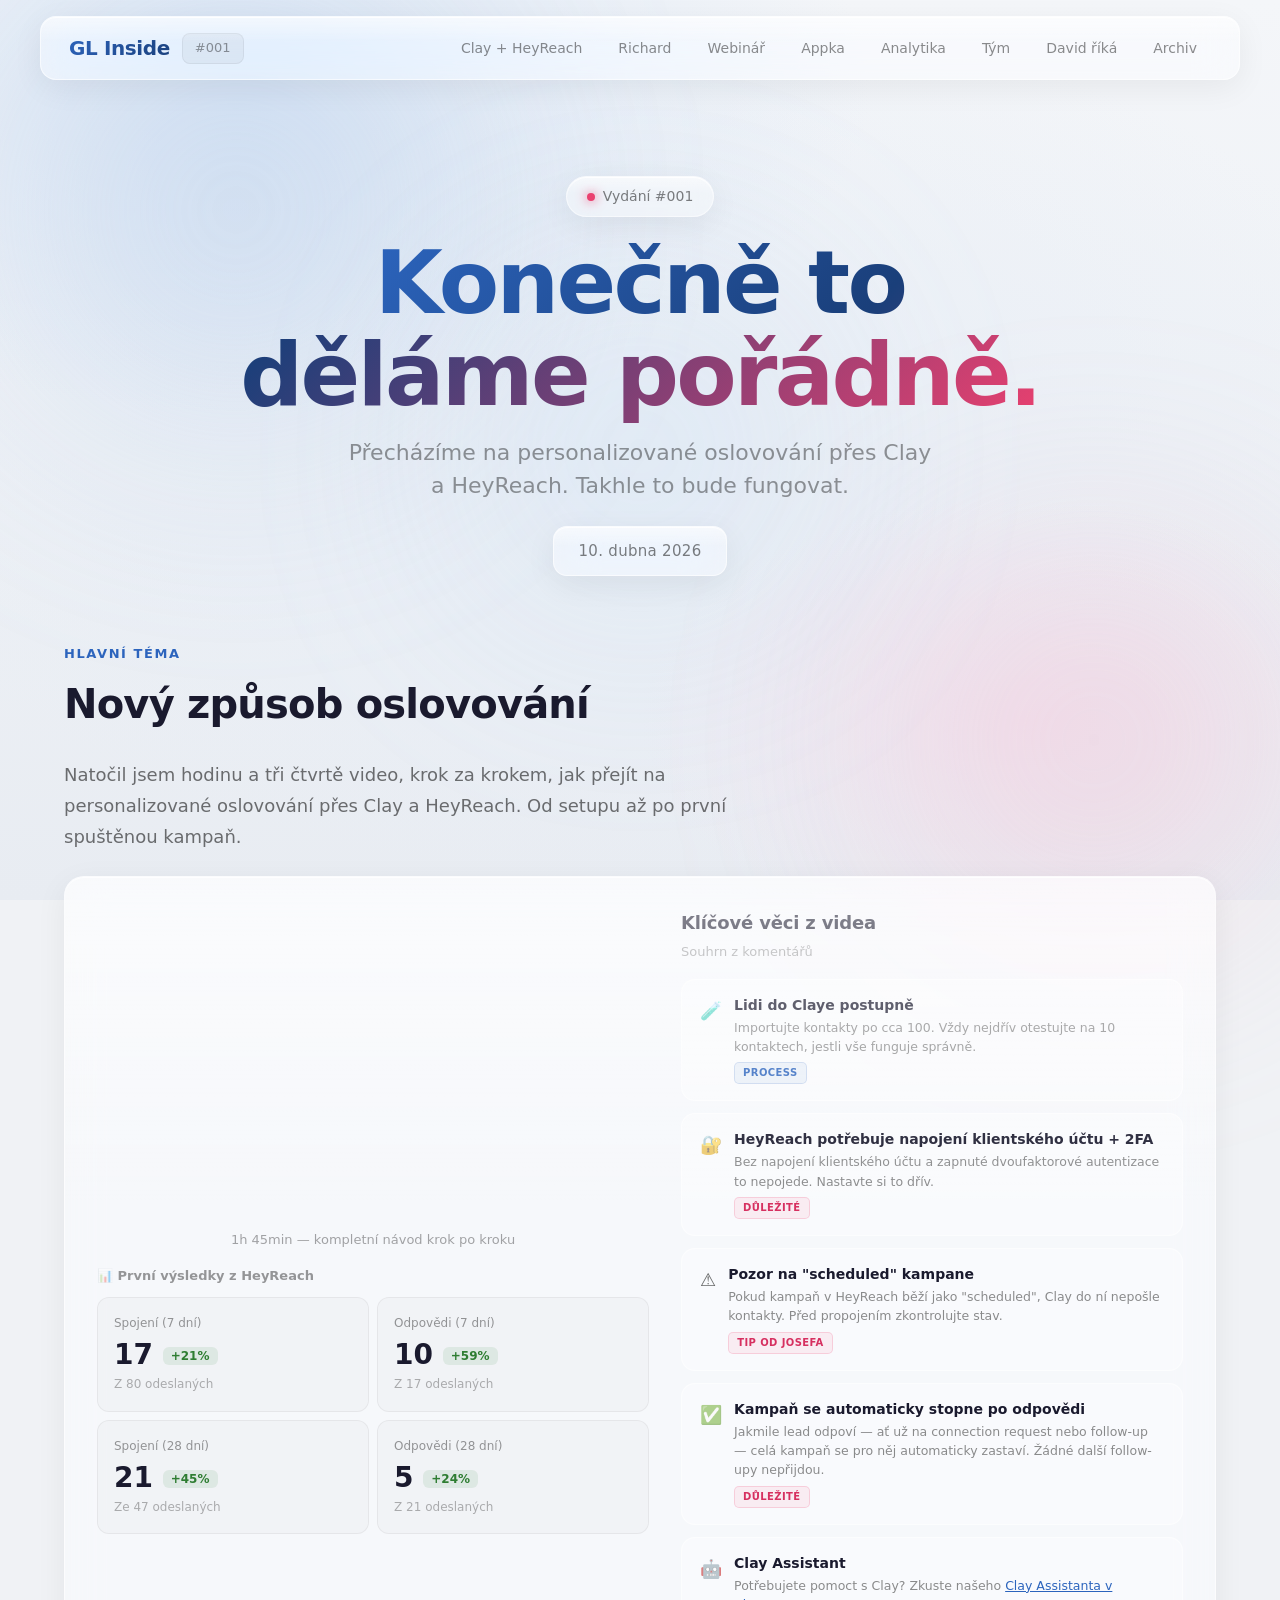
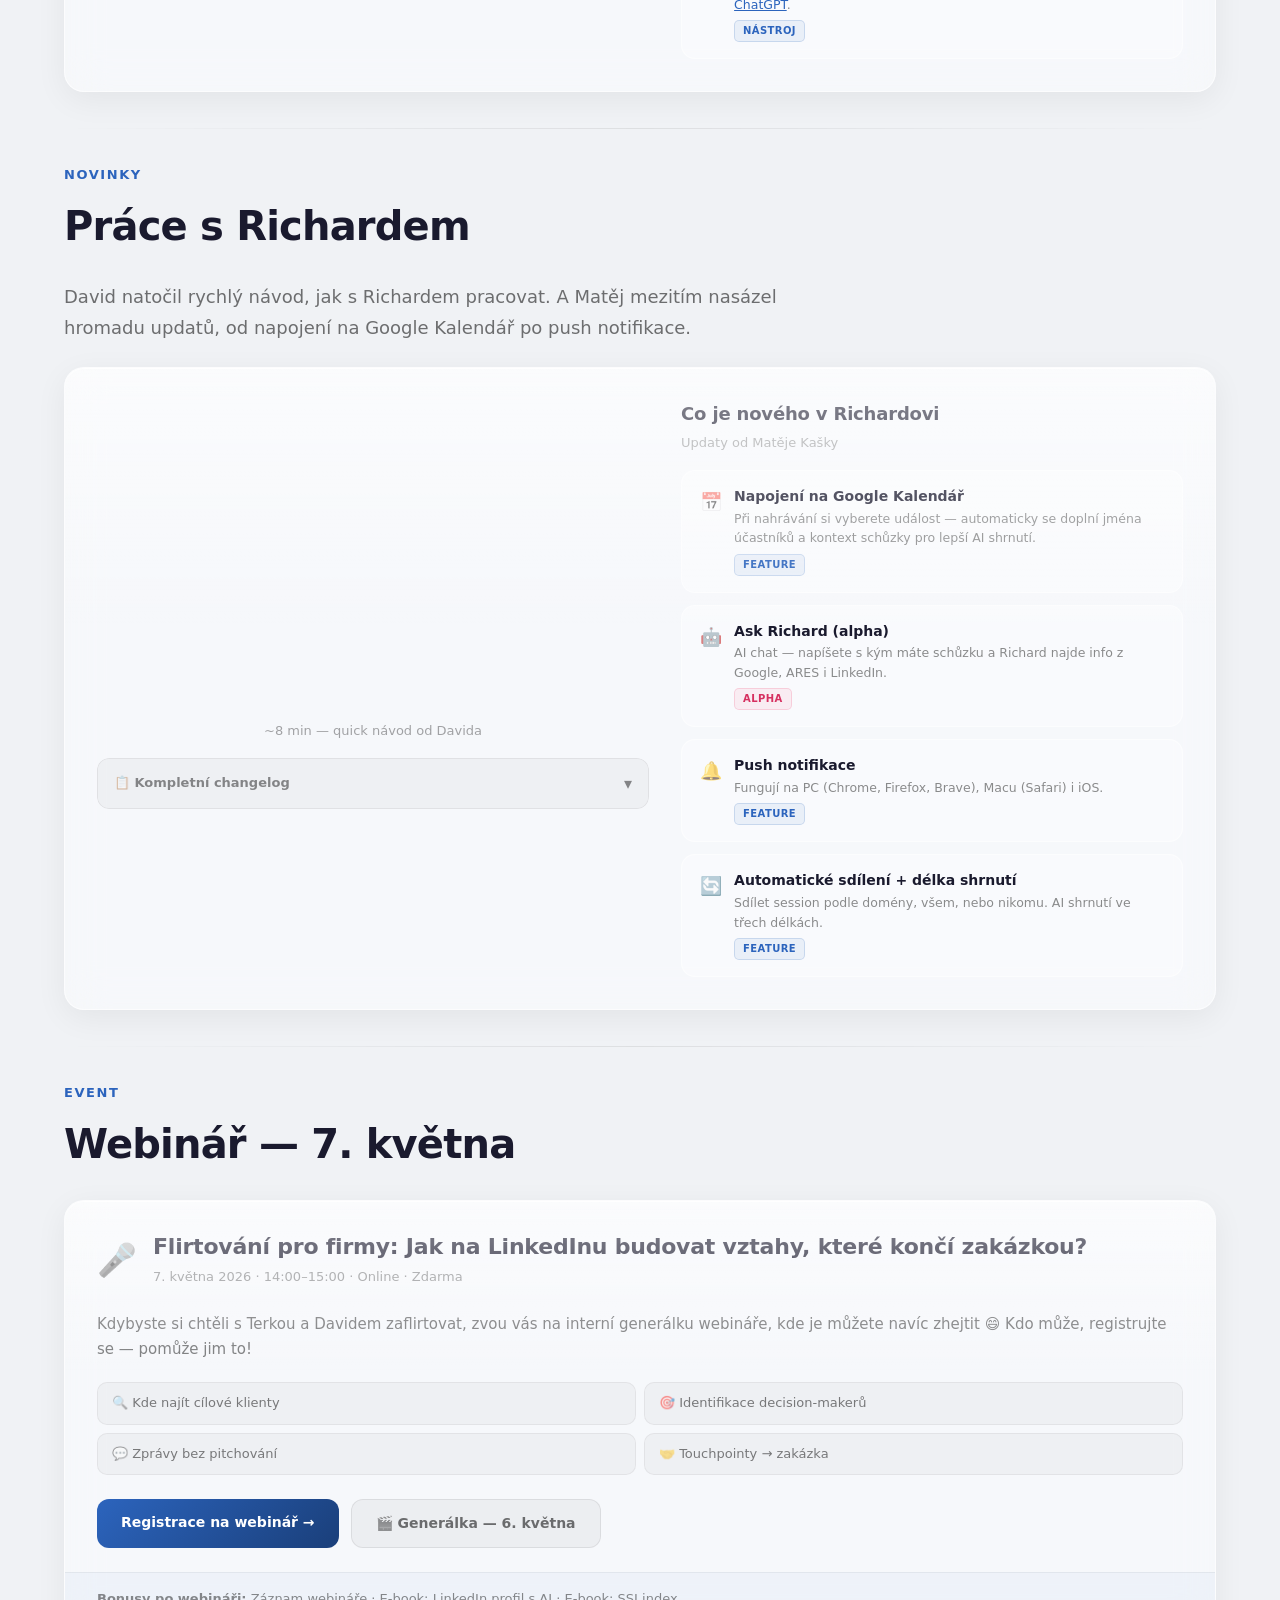
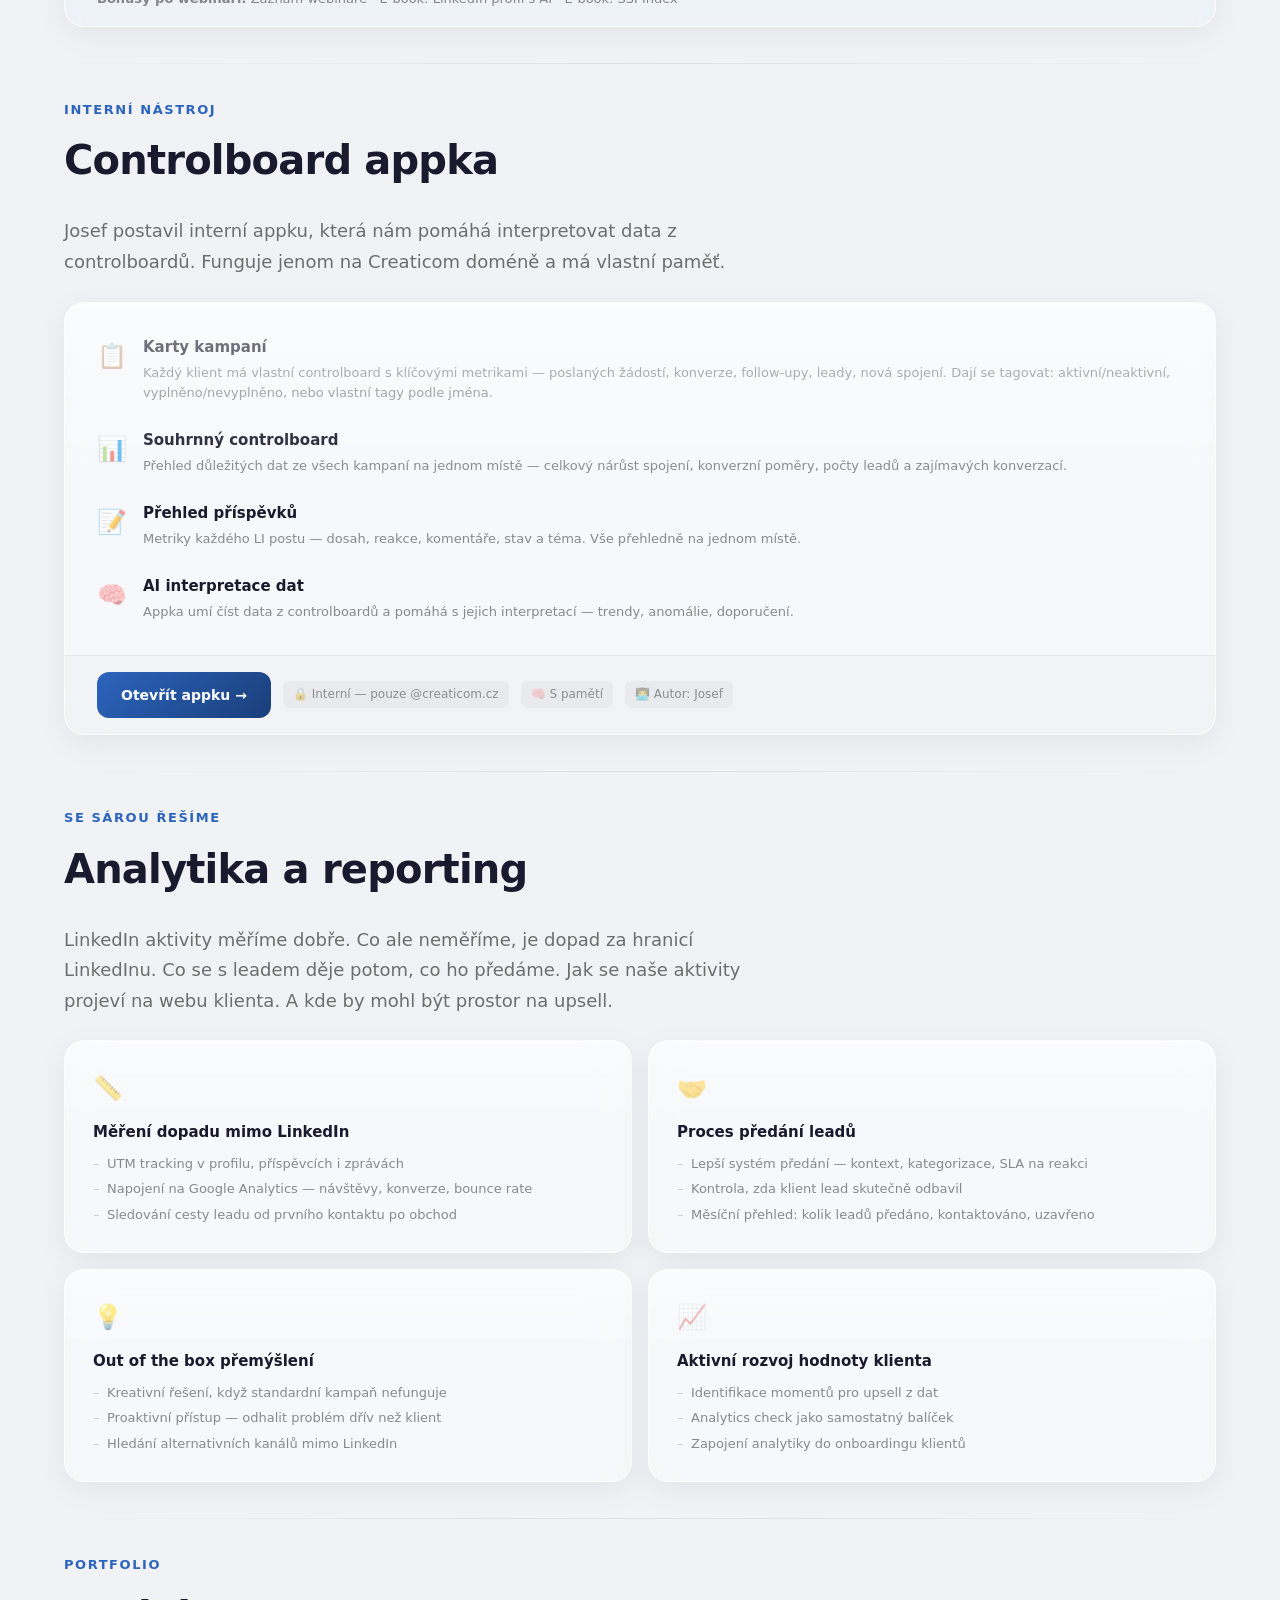
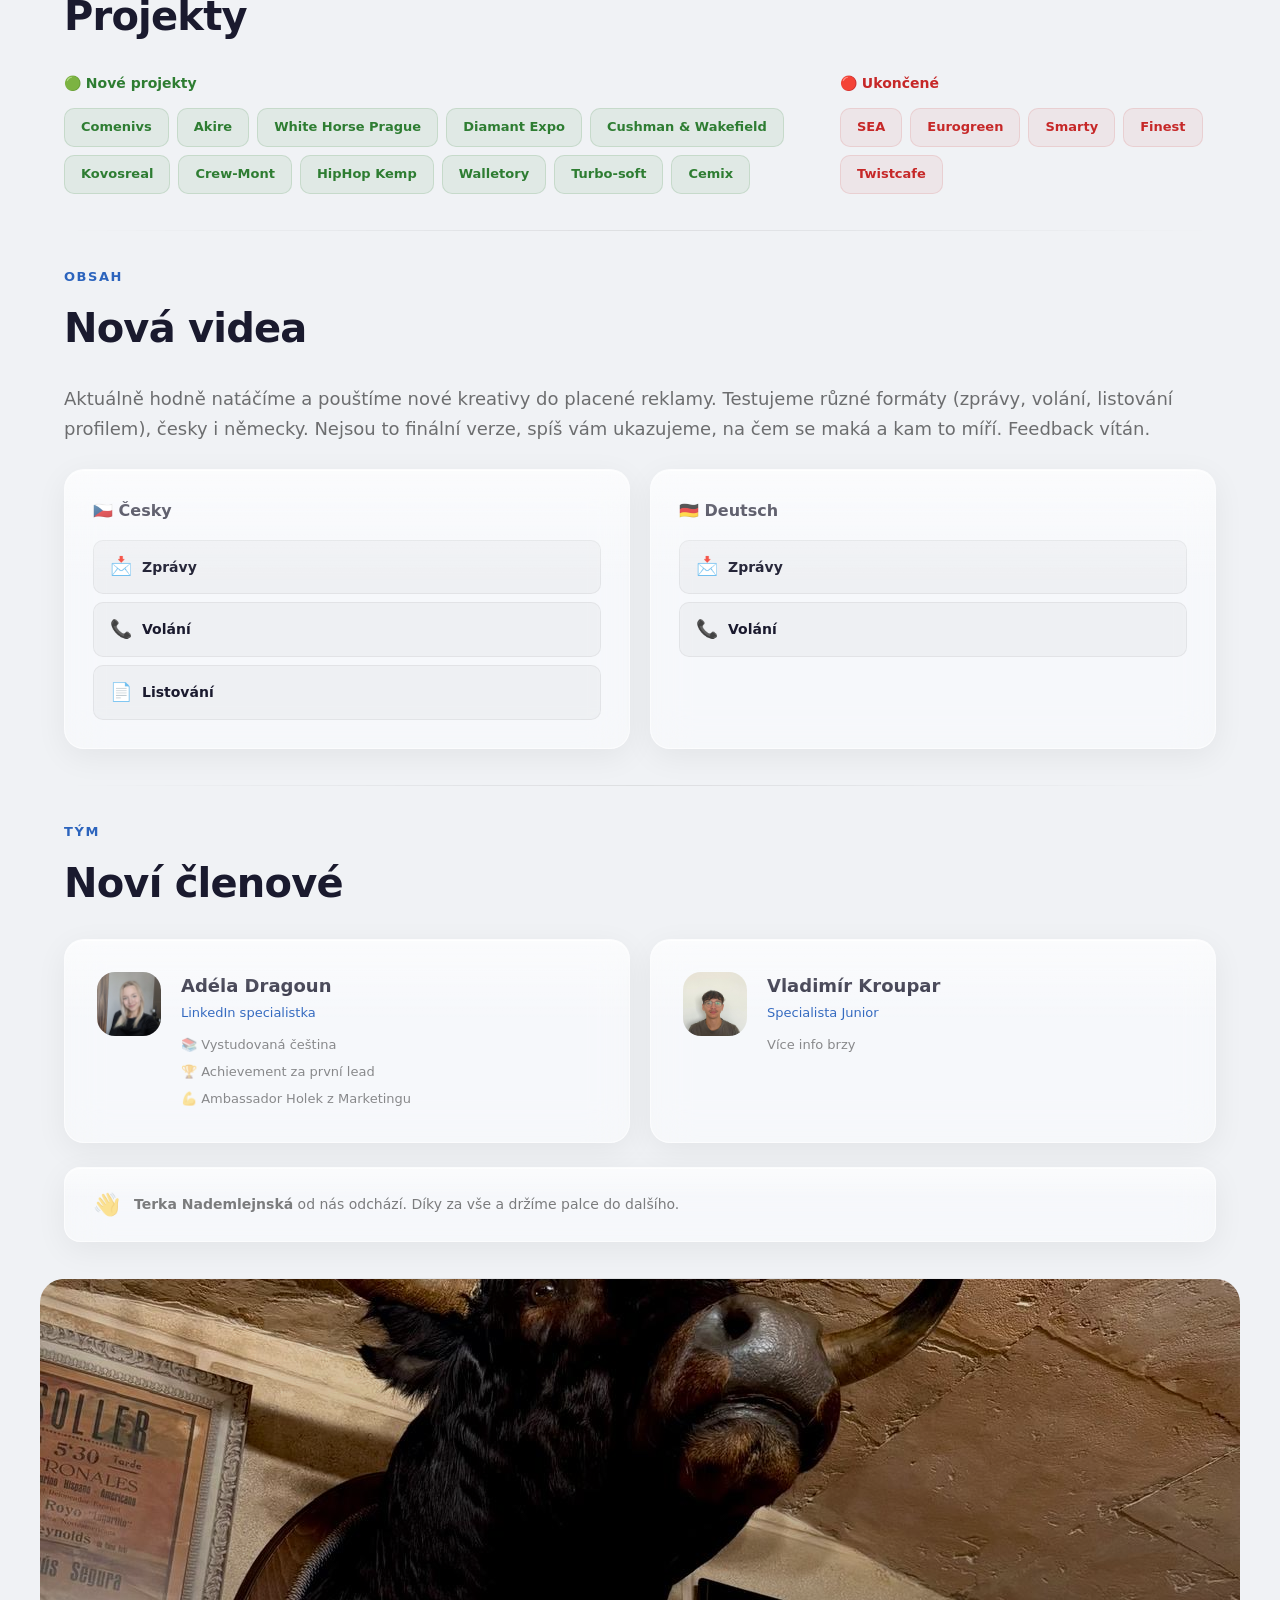
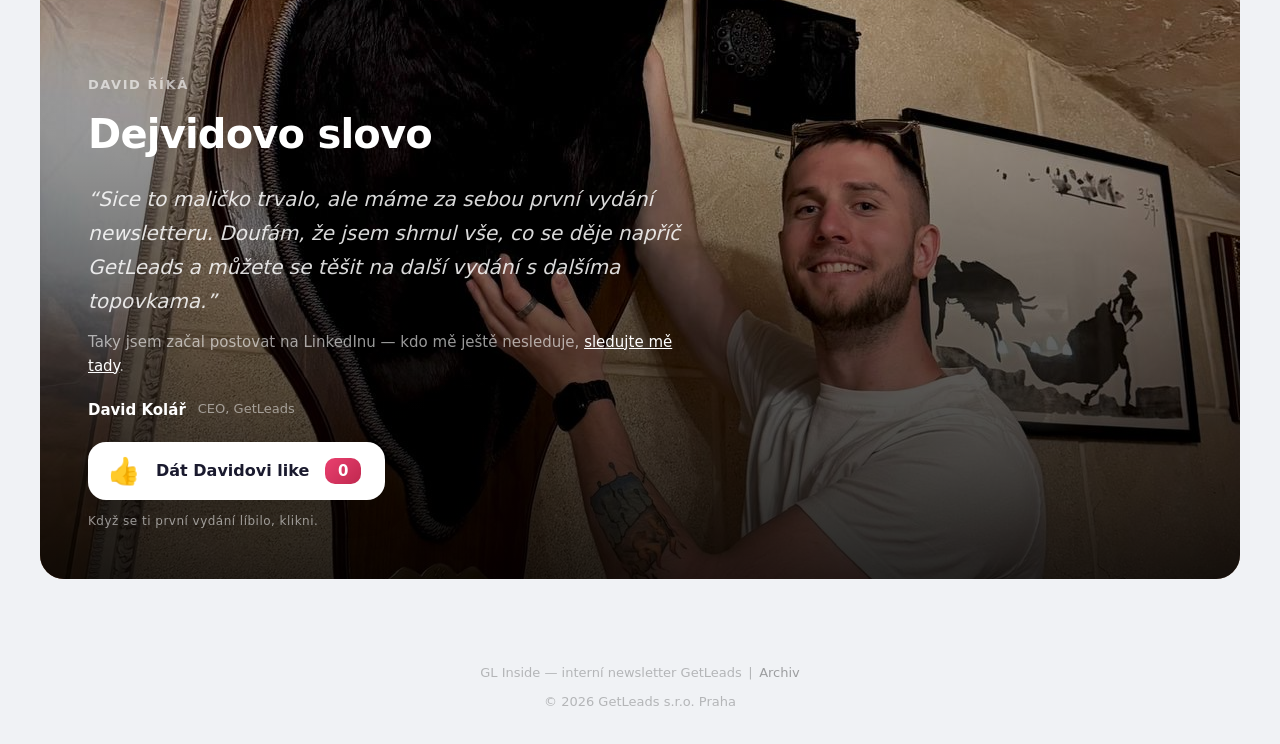
==== commit 9270a48d: "Merge responsive mobile nav from claude/vibrant-wilbur Adds hamburger menu, mobile breakpoint improv" ====
--- a/issues/001.html
+++ b/issues/001.html
@@ -6,84 +6,762 @@
   <title>GL Inside #001 — Konečně to děláme pořádně</title>
   <link rel="stylesheet" href="../css/style.css">
   <style>
-    .video-frame {
-      border-radius: 20px;
-      overflow: hidden;
-      background: rgba(255, 255, 255, 0.45);
-      backdrop-filter: blur(20px) saturate(180%);
-      -webkit-backdrop-filter: blur(20px) saturate(180%);
-      border: 1px solid rgba(255, 255, 255, 0.6);
-      box-shadow:
-        0 8px 32px rgba(0, 0, 0, 0.06),
-        inset 0 1px 0 rgba(255, 255, 255, 0.8);
-      padding: 12px;
-      margin-bottom: 40px;
-    }
-    .video-frame iframe {
+    /* --- Single news card: video + points --- */
+    .news-card {
+      padding: 32px;
+      display: grid;
+      grid-template-columns: 1.1fr 1fr;
+      gap: 32px;
+      align-items: start;
+    }
+    @media (max-width: 900px) {
+      .news-card {
+        grid-template-columns: 1fr;
+        padding: 24px;
+      }
+    }
+
+    /* Left column — video */
+    .news-card__video iframe {
       display: block;
       width: 100%;
       aspect-ratio: 16 / 9;
       border: none;
-      border-radius: 12px;
-    }
+      border-radius: 14px;
+    }
+    .news-card__video-caption {
+      margin-top: 10px;
+      font-size: 13px;
+      color: rgba(0, 0, 0, 0.35);
+      text-align: center;
+    }
+
+    /* Right column — points */
+    .points-header {
+      margin-bottom: 16px;
+    }
+    .points-header h3 {
+      font-size: 18px;
+      font-weight: 700;
+      color: #1a1a2e;
+      letter-spacing: -0.01em;
+    }
+    .points-header p {
+      font-size: 13px;
+      color: rgba(0, 0, 0, 0.35);
+      margin-top: 4px;
+    }
+    .points {
+      display: flex;
+      flex-direction: column;
+      gap: 12px;
+    }
+    .point {
+      padding: 16px 18px;
+      display: flex;
+      align-items: flex-start;
+      gap: 12px;
+      background: rgba(255, 255, 255, 0.35);
+      border: 1px solid rgba(255, 255, 255, 0.5);
+      border-radius: 14px;
+      transition: all 0.35s ease;
+    }
+    .point:hover {
+      transform: translateY(-2px);
+      background: rgba(255, 255, 255, 0.55);
+      border-color: rgba(255, 255, 255, 0.7);
+      box-shadow: 0 6px 24px rgba(0, 0, 0, 0.05);
+    }
+    .point__icon {
+      font-size: 18px;
+      flex-shrink: 0;
+      margin-top: 1px;
+    }
+    .point__body h4 {
+      font-size: 14px;
+      font-weight: 600;
+      color: #1a1a2e;
+      margin-bottom: 3px;
+      line-height: 1.35;
+    }
+    .point__body p {
+      font-size: 12.5px;
+      line-height: 1.55;
+      color: rgba(0, 0, 0, 0.45);
+    }
+    .point__tag {
+      display: inline-block;
+      margin-top: 6px;
+      padding: 2px 8px;
+      border-radius: 5px;
+      font-size: 10px;
+      font-weight: 600;
+      letter-spacing: 0.04em;
+      text-transform: uppercase;
+    }
+    .point__tag--blue {
+      background: rgba(44, 100, 189, 0.08);
+      color: #2C64BD;
+      border: 1px solid rgba(44, 100, 189, 0.18);
+    }
+    .point__tag--pink {
+      background: rgba(234, 64, 111, 0.08);
+      color: #d63060;
+      border: 1px solid rgba(234, 64, 111, 0.18);
+    }
+
+    /* Intro text */
     .intro-text {
       font-size: clamp(16px, 2vw, 18px);
       line-height: 1.7;
       color: rgba(0, 0, 0, 0.55);
       max-width: 720px;
-      margin-bottom: 40px;
-    }
-    .takeaways {
-      display: flex;
-      flex-direction: column;
-      gap: 16px;
-    }
-    .takeaway {
-      padding: 24px 28px;
+      margin-bottom: 24px;
+    }
+
+    /* Webinar card */
+    .webinar-card {
+      padding: 0;
+      overflow: hidden;
+    }
+    .webinar-card__header {
       display: flex;
       align-items: flex-start;
       gap: 16px;
-      transition: all 0.4s cubic-bezier(0.4, 0, 0.2, 1);
-    }
-    .takeaway:hover {
+      padding: 32px 32px 0;
+    }
+    .webinar-card__emoji {
+      font-size: 32px;
+      flex-shrink: 0;
+      margin-top: 2px;
+    }
+    .webinar-card__title {
+      font-size: clamp(18px, 2.5vw, 22px);
+      font-weight: 700;
+      color: #1a1a2e;
+      letter-spacing: -0.01em;
+      line-height: 1.3;
+      margin-bottom: 6px;
+    }
+    .webinar-card__meta {
+      font-size: 13px;
+      color: rgba(0, 0, 0, 0.4);
+    }
+    .webinar-card__body {
+      padding: 24px 32px;
+    }
+    .webinar-card__desc {
+      font-size: 15px;
+      line-height: 1.65;
+      color: rgba(0, 0, 0, 0.5);
+      margin-bottom: 20px;
+    }
+    .webinar-card__topics {
+      display: grid;
+      grid-template-columns: 1fr 1fr;
+      gap: 8px;
+      margin-bottom: 24px;
+    }
+    .webinar-card__topic {
+      font-size: 13px;
+      color: rgba(0, 0, 0, 0.5);
+      padding: 10px 14px;
+      background: rgba(0, 0, 0, 0.03);
+      border: 1px solid rgba(0, 0, 0, 0.05);
+      border-radius: 10px;
+    }
+    .webinar-card__actions {
+      display: flex;
+      gap: 12px;
+      flex-wrap: wrap;
+    }
+    .webinar-card__btn {
+      display: inline-block;
+      padding: 12px 24px;
+      border-radius: 12px;
+      font-size: 14px;
+      font-weight: 600;
+      text-decoration: none;
+      transition: all 0.3s ease;
+    }
+    .webinar-card__btn--primary {
+      background: linear-gradient(135deg, #2C64BD, #1a3f7a);
+      color: #fff;
+    }
+    .webinar-card__btn--primary:hover {
+      transform: translateY(-1px);
+      box-shadow: 0 6px 20px rgba(44, 100, 189, 0.3);
+    }
+    .webinar-card__btn--secondary {
+      background: rgba(0, 0, 0, 0.04);
+      border: 1px solid rgba(0, 0, 0, 0.08);
+      color: rgba(0, 0, 0, 0.55);
+    }
+    .webinar-card__btn--secondary:hover {
+      background: rgba(0, 0, 0, 0.07);
+      color: rgba(0, 0, 0, 0.7);
+    }
+    .webinar-card__bonus {
+      padding: 16px 32px;
+      background: rgba(44, 100, 189, 0.04);
+      border-top: 1px solid rgba(0, 0, 0, 0.05);
+      font-size: 13px;
+      color: rgba(0, 0, 0, 0.45);
+    }
+    @media (max-width: 600px) {
+      .webinar-card__header { padding: 24px 20px 0; }
+      .webinar-card__body { padding: 20px; }
+      .webinar-card__bonus { padding: 14px 20px; }
+      .webinar-card__topics { grid-template-columns: 1fr; }
+      .webinar-card__actions { flex-direction: column; }
+      .webinar-card__btn { text-align: center; }
+    }
+
+    /* Analytics grid */
+    .analytics-grid {
+      display: grid;
+      grid-template-columns: repeat(2, 1fr);
+      gap: 16px;
+    }
+    .analytics-card {
+      padding: 28px;
+      transition: all 0.35s ease;
+    }
+    .analytics-card:hover {
       transform: translateY(-2px);
-      border-color: rgba(255, 255, 255, 0.7);
-    }
-    .takeaway__icon {
+      box-shadow: 0 12px 36px rgba(0, 0, 0, 0.06);
+    }
+    .analytics-card__icon {
+      font-size: 24px;
+      display: block;
+      margin-bottom: 12px;
+    }
+    .analytics-card__title {
+      font-size: 15px;
+      font-weight: 700;
+      color: #1a1a2e;
+      margin-bottom: 10px;
+    }
+    .analytics-card__list {
+      list-style: none;
+      padding: 0;
+      display: flex;
+      flex-direction: column;
+      gap: 6px;
+    }
+    .analytics-card__list li {
+      font-size: 13px;
+      color: rgba(0, 0, 0, 0.45);
+      line-height: 1.5;
+      padding-left: 14px;
+      position: relative;
+    }
+    .analytics-card__list li::before {
+      content: '–';
+      position: absolute;
+      left: 0;
+      color: rgba(0, 0, 0, 0.2);
+    }
+    @media (max-width: 768px) {
+      .analytics-grid { grid-template-columns: 1fr; }
+    }
+
+    /* Videos */
+    .videos-grid {
+      display: grid;
+      grid-template-columns: 1fr 1fr;
+      gap: 20px;
+    }
+    .videos-col {
+      padding: 28px;
+    }
+    .videos-col__title {
+      font-size: 16px;
+      font-weight: 700;
+      color: #1a1a2e;
+      margin-bottom: 16px;
+    }
+    .videos-list {
+      display: flex;
+      flex-direction: column;
+      gap: 8px;
+    }
+    .video-item {
+      display: flex;
+      align-items: center;
+      gap: 10px;
+      padding: 12px 16px;
+      background: rgba(0, 0, 0, 0.03);
+      border: 1px solid rgba(0, 0, 0, 0.05);
+      border-radius: 10px;
+      text-decoration: none;
+      transition: all 0.3s ease;
+    }
+    .video-item:hover {
+      background: rgba(44, 100, 189, 0.06);
+      border-color: rgba(44, 100, 189, 0.15);
+    }
+    .video-item__icon {
+      font-size: 18px;
+    }
+    .video-item__name {
+      font-size: 14px;
+      font-weight: 600;
+      color: #1a1a2e;
+    }
+    .video-item:hover .video-item__name {
+      color: #2C64BD;
+    }
+    @media (max-width: 600px) {
+      .videos-grid { grid-template-columns: 1fr; }
+    }
+
+    /* Projects */
+    .projects-grid {
+      display: grid;
+      grid-template-columns: 2fr 1fr;
+      gap: 24px;
+    }
+    .projects-col__title {
+      font-size: 14px;
+      font-weight: 600;
+      margin-bottom: 14px;
+    }
+    .projects-col__title--green { color: #2e7d32; }
+    .projects-col__title--red { color: #c62828; }
+    .projects-list {
+      display: flex;
+      flex-wrap: wrap;
+      gap: 8px;
+    }
+    .project-chip {
+      padding: 8px 16px;
+      border-radius: 10px;
+      font-size: 13px;
+      font-weight: 600;
+    }
+    .project-chip--green {
+      background: rgba(46, 125, 50, 0.08);
+      color: #2e7d32;
+      border: 1px solid rgba(46, 125, 50, 0.15);
+    }
+    .project-chip--red {
+      background: rgba(198, 40, 40, 0.06);
+      color: #c62828;
+      border: 1px solid rgba(198, 40, 40, 0.12);
+    }
+    @media (max-width: 600px) {
+      .projects-grid { grid-template-columns: 1fr; }
+    }
+
+    /* App card */
+    .app-card {
+      padding: 0;
+      overflow: hidden;
+    }
+    .app-card__features {
+      padding: 32px;
+      display: flex;
+      flex-direction: column;
+      gap: 24px;
+    }
+    .app-feature {
+      display: flex;
+      gap: 16px;
+      align-items: flex-start;
+    }
+    .app-feature__icon {
+      font-size: 24px;
+      flex-shrink: 0;
+      margin-top: 2px;
+    }
+    .app-feature__title {
+      font-size: 15px;
+      font-weight: 700;
+      color: #1a1a2e;
+      margin-bottom: 4px;
+    }
+    .app-feature__desc {
+      font-size: 13px;
+      line-height: 1.6;
+      color: rgba(0, 0, 0, 0.45);
+    }
+    .app-card__footer {
+      padding: 16px 32px;
+      background: rgba(0, 0, 0, 0.02);
+      border-top: 1px solid rgba(0, 0, 0, 0.05);
+      display: flex;
+      align-items: center;
+      gap: 12px;
+      flex-wrap: wrap;
+      justify-content: flex-start;
+    }
+    .app-card__tag {
+      font-size: 12px;
+      color: rgba(0, 0, 0, 0.4);
+      padding: 4px 10px;
+      background: rgba(0, 0, 0, 0.04);
+      border-radius: 6px;
+    }
+    @media (max-width: 600px) {
+      .app-card__features { padding: 24px 20px; }
+      .app-card__footer { padding: 14px 20px; }
+    }
+
+    /* Changelog accordion */
+    .changelog {
+      margin-top: 16px;
+      border-radius: 12px;
+      overflow: hidden;
+    }
+    .changelog__toggle {
+      display: flex;
+      align-items: center;
+      justify-content: space-between;
+      padding: 12px 16px;
+      font-size: 13px;
+      font-weight: 600;
+      color: rgba(0, 0, 0, 0.45);
+      cursor: pointer;
+      background: rgba(0, 0, 0, 0.03);
+      border: 1px solid rgba(0, 0, 0, 0.06);
+      border-radius: 12px;
+      transition: all 0.3s ease;
+      list-style: none;
+    }
+    .changelog__toggle::-webkit-details-marker { display: none; }
+    .changelog__toggle:hover {
+      background: rgba(0, 0, 0, 0.05);
+      color: rgba(0, 0, 0, 0.6);
+    }
+    .changelog__arrow {
+      transition: transform 0.3s ease;
+      font-size: 16px;
+    }
+    .changelog[open] .changelog__arrow {
+      transform: rotate(180deg);
+    }
+    .changelog[open] .changelog__toggle {
+      border-radius: 12px 12px 0 0;
+      border-bottom-color: transparent;
+    }
+    .changelog__content {
+      padding: 16px 18px 20px;
+      background: rgba(0, 0, 0, 0.02);
+      border: 1px solid rgba(0, 0, 0, 0.06);
+      border-top: none;
+      border-radius: 0 0 12px 12px;
+    }
+    .changelog__group {
+      margin-bottom: 16px;
+    }
+    .changelog__group:last-child {
+      margin-bottom: 0;
+    }
+    .changelog__date {
+      font-size: 11px;
+      font-weight: 600;
+      text-transform: uppercase;
+      letter-spacing: 0.08em;
+      color: #2C64BD;
+      margin-bottom: 6px;
+    }
+    .changelog__content ul {
+      list-style: none;
+      padding: 0;
+      display: flex;
+      flex-direction: column;
+      gap: 4px;
+    }
+    .changelog__content li {
+      font-size: 12.5px;
+      color: rgba(0, 0, 0, 0.5);
+      line-height: 1.5;
+      padding-left: 12px;
+      position: relative;
+    }
+    .changelog__content li::before {
+      content: '–';
+      position: absolute;
+      left: 0;
+      color: rgba(0, 0, 0, 0.2);
+    }
+
+    /* Stats row */
+    .stats-row {
+      display: grid;
+      grid-template-columns: 1fr 1fr;
+      gap: 16px;
+    }
+    .stats-row__group {
+      padding: 24px;
+    }
+    .stats-row__period {
+      font-size: 13px;
+      font-weight: 600;
+      color: rgba(0, 0, 0, 0.4);
+      margin-bottom: 16px;
+    }
+    .stats-row__cards {
+      display: grid;
+      grid-template-columns: 1fr 1fr;
+      gap: 12px;
+    }
+    .stat-mini {
+      padding: 16px;
+      background: rgba(0, 0, 0, 0.02);
+      border: 1px solid rgba(0, 0, 0, 0.05);
+      border-radius: 12px;
+    }
+    .stat-mini__label {
+      font-size: 12px;
+      color: rgba(0, 0, 0, 0.4);
+      margin-bottom: 8px;
+    }
+    .stat-mini__value {
+      font-size: 28px;
+      font-weight: 700;
+      color: #1a1a2e;
+      line-height: 1;
+      margin-bottom: 6px;
+    }
+    .stat-mini__badge {
+      font-size: 12px;
+      font-weight: 600;
+      color: #2e7d32;
+      background: rgba(46, 125, 50, 0.1);
+      padding: 2px 8px;
+      border-radius: 6px;
+      vertical-align: middle;
+    }
+    .stat-mini__sub {
+      font-size: 12px;
+      color: rgba(0, 0, 0, 0.3);
+    }
+    @media (max-width: 768px) {
+      .stats-row { grid-template-columns: 1fr; }
+      .stats-row__cards { grid-template-columns: 1fr; }
+    }
+
+    /* David hero section */
+    .david-hero {
+      position: relative;
+      border-radius: 24px;
+      overflow: hidden;
+      max-width: 1200px;
+      margin: 0 auto 36px;
+      aspect-ratio: 4 / 3;
+      display: flex;
+      align-items: flex-end;
+    }
+    .david-hero__bg {
+      position: absolute;
+      inset: 0;
+      width: 100%;
+      height: 100%;
+      object-fit: cover;
+      object-position: center center;
+    }
+    .david-hero__overlay {
+      position: absolute;
+      inset: 0;
+      background: linear-gradient(to top, rgba(0,0,0,0.85) 0%, rgba(0,0,0,0.4) 50%, rgba(0,0,0,0.1) 100%);
+    }
+    .david-hero__content {
+      position: relative;
+      z-index: 1;
+      padding: 48px;
+      max-width: 700px;
+    }
+    .david-hero__label {
+      font-size: 13px;
+      font-weight: 600;
+      text-transform: uppercase;
+      letter-spacing: 0.12em;
+      color: rgba(255,255,255,0.6);
+      margin-bottom: 6px;
+    }
+    .david-hero__title {
+      font-size: clamp(28px, 4vw, 40px);
+      font-weight: 700;
+      color: #fff;
+      letter-spacing: -0.02em;
+      margin-bottom: 16px;
+    }
+    .david-hero__quote {
+      font-size: clamp(16px, 2vw, 20px);
+      font-style: italic;
+      font-weight: 300;
+      line-height: 1.7;
+      color: rgba(255,255,255,0.85);
+      margin-bottom: 12px;
+    }
+    .david-hero__cta {
+      font-size: 15px;
+      color: rgba(255,255,255,0.6);
+      margin-bottom: 20px;
+      line-height: 1.6;
+    }
+    .david-hero__cta a {
+      color: #fff;
+      text-decoration: underline;
+    }
+    .david-hero__sig {
+      display: flex;
+      gap: 12px;
+      align-items: center;
+    }
+    .david-hero__sig-name {
+      font-size: 15px;
+      font-weight: 700;
+      color: #fff;
+    }
+    .david-hero__sig-role {
+      font-size: 13px;
+      color: rgba(255,255,255,0.5);
+    }
+    @media (max-width: 768px) {
+      .david-hero {
+        min-height: 500px;
+        border-radius: 0;
+        margin-left: -24px;
+        margin-right: -24px;
+      }
+      .david-hero__content {
+        padding: 32px 24px;
+      }
+    }
+
+    /* Team section */
+    .team-grid {
+      display: grid;
+      grid-template-columns: repeat(auto-fit, minmax(320px, 1fr));
+      gap: 20px;
+      margin-bottom: 24px;
+    }
+    .team-card {
+      padding: 32px;
+      display: flex;
+      gap: 20px;
+      align-items: flex-start;
+      transition: all 0.35s ease;
+    }
+    .team-card:hover {
+      transform: translateY(-2px);
+      box-shadow: 0 12px 36px rgba(0, 0, 0, 0.06);
+    }
+    .team-card__avatar {
+      width: 64px;
+      height: 64px;
+      border-radius: 18px;
+      object-fit: cover;
+      flex-shrink: 0;
+    }
+    .team-card__avatar--pink {
+      background: linear-gradient(135deg, #EA406F, #c0284f);
+    }
+    .team-card__avatar--blue {
+      background: linear-gradient(135deg, #2C64BD, #1a3f7a);
+    }
+    .team-card__name {
+      font-size: 18px;
+      font-weight: 700;
+      color: #1a1a2e;
+      margin-bottom: 2px;
+    }
+    .team-card__role {
+      font-size: 13px;
+      font-weight: 500;
+      color: #2C64BD;
+      margin-bottom: 12px;
+    }
+    .team-card__points {
+      list-style: none;
+      padding: 0;
+      display: flex;
+      flex-direction: column;
+      gap: 6px;
+    }
+    .team-card__points li {
+      font-size: 13px;
+      color: rgba(0, 0, 0, 0.45);
+    }
+    .team-farewell {
+      display: flex;
+      align-items: center;
+      gap: 14px;
+      padding: 20px 28px;
+      border-radius: 16px;
+      font-size: 14px;
+      color: rgba(0, 0, 0, 0.5);
+      line-height: 1.5;
+    }
+    .team-farewell__icon {
       font-size: 22px;
       flex-shrink: 0;
-      margin-top: 2px;
-    }
-    .takeaway__content h4 {
+    }
+    @media (max-width: 768px) {
+      .team-grid {
+        grid-template-columns: 1fr;
+      }
+    }
+
+    /* Like button */
+    .like-david {
+      margin-top: 20px;
+      display: inline-flex;
+      align-items: center;
+      gap: 16px;
+      padding: 14px 24px 14px 20px;
+      background: #fff;
+      color: #1a1a2e;
+      border: none;
+      border-radius: 18px;
       font-size: 16px;
-      font-weight: 600;
-      color: #1a1a2e;
-      margin-bottom: 4px;
-    }
-    .takeaway__content p {
-      font-size: 14px;
-      line-height: 1.6;
-      color: rgba(0, 0, 0, 0.45);
-    }
-    .takeaway__tag {
+      font-weight: 700;
+      cursor: pointer;
+      transition: all 0.25s ease;
+      box-shadow: 0 10px 30px rgba(0, 0, 0, 0.15);
+      font-family: inherit;
+    }
+    .like-david:hover {
+      transform: translateY(-2px);
+      box-shadow: 0 14px 36px rgba(0, 0, 0, 0.22);
+    }
+    .like-david:active {
+      transform: translateY(0) scale(0.98);
+    }
+    .like-david__emoji {
+      font-size: 26px;
       display: inline-block;
-      margin-top: 8px;
-      padding: 3px 10px;
-      border-radius: 6px;
-      font-size: 11px;
-      font-weight: 600;
+      transition: transform 0.3s ease;
+    }
+    .like-david--clicked .like-david__emoji {
+      animation: likePulseD 0.5s ease;
+    }
+    @keyframes likePulseD {
+      0%   { transform: scale(1) rotate(0); }
+      40%  { transform: scale(1.5) rotate(-14deg); }
+      70%  { transform: scale(1.2) rotate(12deg); }
+      100% { transform: scale(1) rotate(0); }
+    }
+    .like-david__count {
+      min-width: 36px;
+      padding: 4px 12px;
+      background: linear-gradient(135deg, #EA406F, #c0284f);
+      color: #fff;
+      border-radius: 10px;
+      font-size: 15px;
+      font-variant-numeric: tabular-nums;
+      font-weight: 700;
+      letter-spacing: -0.01em;
+    }
+    .like-david__hint {
+      display: block;
+      margin-top: 12px;
+      font-size: 12px;
+      color: rgba(255, 255, 255, 0.55);
       letter-spacing: 0.04em;
-      text-transform: uppercase;
-    }
-    .takeaway__tag--warn {
-      background: rgba(234, 64, 111, 0.08);
-      color: #d63060;
-      border: 1px solid rgba(234, 64, 111, 0.2);
-    }
-    .takeaway__tag--info {
-      background: rgba(44, 100, 189, 0.08);
-      color: #2C64BD;
-      border: 1px solid rgba(44, 100, 189, 0.2);
     }
   </style>
 </head>
@@ -109,7 +787,12 @@
       </button>
       <div class="navbar__links">
         <a href="#clay-heyreach" class="navbar__link">Clay + HeyReach</a>
-        <a href="#david" class="navbar__link">David rika</a>
+        <a href="#richard" class="navbar__link">Richard</a>
+        <a href="#webinar" class="navbar__link">Webinář</a>
+        <a href="#appka" class="navbar__link">Appka</a>
+        <a href="#analytika" class="navbar__link">Analytika</a>
+        <a href="#tym" class="navbar__link">Tým</a>
+        <a href="#david" class="navbar__link">David říká</a>
         <a href="../index.html" class="navbar__link">Archiv</a>
       </div>
     </div>
@@ -119,69 +802,221 @@
   <header class="hero">
     <div class="hero__badge glass">
       <span class="hero__badge-dot"></span>
-      Issue #001
+      Vydání #001
     </div>
     <h1 class="hero__title">
-      <span class="hero__title--gradient">Konecne to delame poradne.</span>
+      <span class="hero__title--gradient">Konečně to děláme pořádně.</span>
     </h1>
     <p class="hero__subtitle">
-      Prechazime na personalizovane oslovovani pres Clay a HeyReach. Takhle to bude fungovat.
+      Přecházíme na personalizované oslovování přes Clay a HeyReach. Takhle to bude fungovat.
     </p>
     <div class="hero__date-badge glass">
-      10. brezna 2026
+      10. dubna 2026
     </div>
   </header>
 
-  <!-- Clay + HeyReach -->
+  <!-- Clay + HeyReach — jedna aktualita -->
   <section class="section" id="clay-heyreach">
     <div class="section__header">
-      <p class="section__label">Hlavni tema</p>
-      <h2 class="section__title">Novy zpusob oslovovani</h2>
+      <p class="section__label">Hlavní téma</p>
+      <h2 class="section__title">Nový způsob oslovování</h2>
     </div>
 
     <p class="intro-text">
-      David natocil kompletni video navod — hodinu a 45 minut — jak spravne prejit na personalizovane oslovovani pres Clay a HeyReach. Vse krok po kroku, od nastaveni az po spusteni prvni kampane. Podivejte se na to driv, nez zacnete implementovat.
+      Natočil jsem hodinu a tři čtvrtě video, krok za krokem, jak přejít na personalizované oslovování přes Clay a HeyReach. Od setupu až po první spuštěnou kampaň.
     </p>
 
-    <!-- Embedded video -->
-    <div class="video-frame">
-      <iframe
-        src="https://www.youtube.com/embed/jrOPq4Cb2VU"
-        title="Clay + HeyReach navod"
-        allow="accelerometer; autoplay; clipboard-write; encrypted-media; gyroscope; picture-in-picture"
-        allowfullscreen>
-      </iframe>
-    </div>
-
-    <!-- Key takeaways -->
+    <!-- Jedna karta: video vlevo, pointy vpravo -->
+    <div class="news-card glass">
+      <!-- Video -->
+      <div class="news-card__video">
+        <iframe
+          src="https://www.youtube.com/embed/jrOPq4Cb2VU"
+          title="Clay + HeyReach navod"
+          allow="accelerometer; autoplay; clipboard-write; encrypted-media; gyroscope; picture-in-picture"
+          allowfullscreen>
+        </iframe>
+        <p class="news-card__video-caption">1h 45min — kompletní návod krok po kroku</p>
+
+        <div style="margin-top: 16px;">
+          <p style="font-size: 13px; font-weight: 600; color: rgba(0,0,0,0.4); margin-bottom: 10px;">📊 První výsledky z HeyReach</p>
+          <div style="display: grid; grid-template-columns: 1fr 1fr; gap: 8px;">
+            <div class="stat-mini">
+              <div class="stat-mini__label">Spojení (7 dní)</div>
+              <div class="stat-mini__value">17 <span class="stat-mini__badge">+21%</span></div>
+              <div class="stat-mini__sub">Z 80 odeslaných</div>
+            </div>
+            <div class="stat-mini">
+              <div class="stat-mini__label">Odpovědi (7 dní)</div>
+              <div class="stat-mini__value">10 <span class="stat-mini__badge">+59%</span></div>
+              <div class="stat-mini__sub">Z 17 odeslaných</div>
+            </div>
+            <div class="stat-mini">
+              <div class="stat-mini__label">Spojení (28 dní)</div>
+              <div class="stat-mini__value">21 <span class="stat-mini__badge">+45%</span></div>
+              <div class="stat-mini__sub">Ze 47 odeslaných</div>
+            </div>
+            <div class="stat-mini">
+              <div class="stat-mini__label">Odpovědi (28 dní)</div>
+              <div class="stat-mini__value">5 <span class="stat-mini__badge">+24%</span></div>
+              <div class="stat-mini__sub">Z 21 odeslaných</div>
+            </div>
+          </div>
+        </div>
+      </div>
+
+      <!-- Klicove body -->
+      <div>
+        <div class="points-header">
+          <h3>Klíčové věci z videa</h3>
+          <p>Souhrn z komentářů</p>
+        </div>
+        <div class="points">
+          <div class="point">
+            <span class="point__icon">&#x1F9EA;</span>
+            <div class="point__body">
+              <h4>Lidi do Claye postupně</h4>
+              <p>Importujte kontakty po cca 100. Vždy nejdřív otestujte na 10 kontaktech, jestli vše funguje správně.</p>
+              <span class="point__tag point__tag--blue">PROCESS</span>
+            </div>
+          </div>
+          <div class="point">
+            <span class="point__icon">&#x1F510;</span>
+            <div class="point__body">
+              <h4>HeyReach potřebuje napojení klientského účtu + 2FA</h4>
+              <p>Bez napojení klientského účtu a zapnuté dvoufaktorové autentizace to nepojede. Nastavte si to dřív.</p>
+              <span class="point__tag point__tag--pink">DŮLEŽITÉ</span>
+            </div>
+          </div>
+          <div class="point">
+            <span class="point__icon">&#x26A0;&#xFE0F;</span>
+            <div class="point__body">
+              <h4>Pozor na "scheduled" kampane</h4>
+              <p>Pokud kampaň v HeyReach běží jako "scheduled", Clay do ní nepošle kontakty. Před propojením zkontrolujte stav.</p>
+              <span class="point__tag point__tag--pink">TIP OD JOSEFA</span>
+            </div>
+          </div>
+          <div class="point">
+            <span class="point__icon">&#x2705;</span>
+            <div class="point__body">
+              <h4>Kampaň se automaticky stopne po odpovědi</h4>
+              <p>Jakmile lead odpoví — ať už na connection request nebo follow-up — celá kampaň se pro něj automaticky zastaví. Žádné další follow-upy nepřijdou.</p>
+              <span class="point__tag point__tag--pink">DŮLEŽITÉ</span>
+            </div>
+          </div>
+          <div class="point">
+            <span class="point__icon">&#x1F916;</span>
+            <div class="point__body">
+              <h4>Clay Assistant</h4>
+              <p>Potřebujete pomoct s Clay? Zkuste našeho <a href="https://chatgpt.com/g/g-699868f02fd48191ba2586bf656e9349-clay-assistant" target="_blank" style="color: #2C64BD; text-decoration: underline;">Clay Assistanta v ChatGPT</a>.</p>
+              <span class="point__tag point__tag--blue">NÁSTROJ</span>
+            </div>
+          </div>
+        </div>
+      </div>
+    </div>
+
+  </section>
+
+  <div class="divider"><div class="divider__line"></div></div>
+
+  <!-- Richard -->
+  <section class="section" id="richard">
     <div class="section__header">
-      <p class="section__label">Klicove veci</p>
-      <h2 class="section__title">Souhrn z komentaru</h2>
-    </div>
-
-    <div class="takeaways">
-      <div class="takeaway glass">
-        <span class="takeaway__icon">&#x1F9EA;</span>
-        <div class="takeaway__content">
-          <h4>Lidi do Claye postupne</h4>
-          <p>Importujte kontakty po cca 100. Vzdy nejdriv otestujte na 10 kontaktech, jestli vse funguje spravne. Teprve pak skalujte.</p>
-          <span class="takeaway__tag takeaway__tag--info">PROCESS</span>
-        </div>
-      </div>
-      <div class="takeaway glass">
-        <span class="takeaway__icon">&#x1F510;</span>
-        <div class="takeaway__content">
-          <h4>HeyReach potrebuje napojeni klientskeho uctu + dvoufaktorovku</h4>
-          <p>Bez napojeni klientskeho uctu a zapnute dvoufaktorove autentizace to nepojede. Nastavte si to driv, nez zacnete s kampani.</p>
-          <span class="takeaway__tag takeaway__tag--warn">DULEZITE</span>
-        </div>
-      </div>
-      <div class="takeaway glass">
-        <span class="takeaway__icon">&#x26A0;&#xFE0F;</span>
-        <div class="takeaway__content">
-          <h4>Pozor na "scheduled" kampane</h4>
-          <p>Pokud kampan v HeyReach bezi jako "scheduled", Clay do ni neposle kontakty. Pred propojenim zkontrolujte stav kampane — tohle je casta past.</p>
-          <span class="takeaway__tag takeaway__tag--warn">TIP OD JOSEFA</span>
+      <p class="section__label">Novinky</p>
+      <h2 class="section__title">Práce s Richardem</h2>
+    </div>
+
+    <p class="intro-text">
+      David natočil rychlý návod, jak s Richardem pracovat. A Matěj mezitím nasázel hromadu updatů, od napojení na Google Kalendář po push notifikace.
+    </p>
+
+    <!-- Hlavní features -->
+    <div class="news-card glass">
+      <!-- Video -->
+      <div class="news-card__video">
+        <iframe
+          src="https://www.youtube.com/embed/uesvX5FfQ3k"
+          title="Práce s Richardem — návod"
+          allow="accelerometer; autoplay; clipboard-write; encrypted-media; gyroscope; picture-in-picture"
+          allowfullscreen>
+        </iframe>
+        <p class="news-card__video-caption">~8 min — quick návod od Davida</p>
+
+        <!-- Rozbalovací changelog -->
+        <details class="changelog">
+          <summary class="changelog__toggle">
+            <span>📋 Kompletní changelog</span>
+            <span class="changelog__arrow">&#x25BE;</span>
+          </summary>
+          <div class="changelog__content">
+            <div class="changelog__group">
+              <h5 class="changelog__date">27. března</h5>
+              <ul>
+                <li><strong>Fix:</strong> Nenačítání summarizací u speakerů</li>
+                <li><strong>Fix:</strong> Špatná synchronizace mezi zařízeními</li>
+                <li><strong>Fix:</strong> Automatické sdílení nefungovalo</li>
+                <li><strong>Nové:</strong> Automatické sdílení — Doména / Všichni / Nesdílet</li>
+                <li><strong>Nové:</strong> Délka AI shrnutí — Stručné / Normální / Podrobné</li>
+              </ul>
+            </div>
+            <div class="changelog__group">
+              <h5 class="changelog__date">3. dubna</h5>
+              <ul>
+                <li><strong>Alpha:</strong> Ask Richard — AI chat s vyhledáváním Google, ARES, LinkedIn</li>
+                <li><strong>Alpha:</strong> Onboarding — základní verze</li>
+                <li><em>Pozn:</em> Ask Richard na mobilu zatím rozbitý</li>
+              </ul>
+            </div>
+            <div class="changelog__group">
+              <h5 class="changelog__date">6. dubna</h5>
+              <ul>
+                <li><strong>Nové:</strong> Push notifikace — Chrome, Firefox, Brave, Safari, iOS</li>
+              </ul>
+            </div>
+          </div>
+        </details>
+      </div>
+
+      <!-- Klíčové features -->
+      <div>
+        <div class="points-header">
+          <h3>Co je nového v Richardovi</h3>
+          <p>Updaty od Matěje Kašky</p>
+        </div>
+        <div class="points">
+          <div class="point">
+            <span class="point__icon">&#x1F4C5;</span>
+            <div class="point__body">
+              <h4>Napojení na Google Kalendář</h4>
+              <p>Při nahrávání si vyberete událost — automaticky se doplní jména účastníků a kontext schůzky pro lepší AI shrnutí.</p>
+              <span class="point__tag point__tag--blue">FEATURE</span>
+            </div>
+          </div>
+          <div class="point">
+            <span class="point__icon">&#x1F916;</span>
+            <div class="point__body">
+              <h4>Ask Richard (alpha)</h4>
+              <p>AI chat — napíšete s kým máte schůzku a Richard najde info z Google, ARES i LinkedIn.</p>
+              <span class="point__tag point__tag--pink">ALPHA</span>
+            </div>
+          </div>
+          <div class="point">
+            <span class="point__icon">&#x1F514;</span>
+            <div class="point__body">
+              <h4>Push notifikace</h4>
+              <p>Fungují na PC (Chrome, Firefox, Brave), Macu (Safari) i iOS.</p>
+              <span class="point__tag point__tag--blue">FEATURE</span>
+            </div>
+          </div>
+          <div class="point">
+            <span class="point__icon">&#x1F504;</span>
+            <div class="point__body">
+              <h4>Automatické sdílení + délka shrnutí</h4>
+              <p>Sdílet session podle domény, všem, nebo nikomu. AI shrnutí ve třech délkách.</p>
+              <span class="point__tag point__tag--blue">FEATURE</span>
+            </div>
+          </div>
         </div>
       </div>
     </div>
@@ -189,30 +1024,335 @@
 
   <div class="divider"><div class="divider__line"></div></div>
 
+  <!-- Webinář -->
+  <section class="section" id="webinar">
+    <div class="section__header">
+      <p class="section__label">Event</p>
+      <h2 class="section__title">Webinář — 7. května</h2>
+    </div>
+
+    <div class="webinar-card glass">
+      <div class="webinar-card__header">
+        <span class="webinar-card__emoji">&#x1F3A4;</span>
+        <div>
+          <h3 class="webinar-card__title">Flirtování pro firmy: Jak na LinkedInu budovat vztahy, které končí zakázkou?</h3>
+          <p class="webinar-card__meta">7. května 2026 &middot; 14:00–15:00 &middot; Online &middot; Zdarma</p>
+        </div>
+      </div>
+
+      <div class="webinar-card__body">
+        <p class="webinar-card__desc">
+          Kdybyste si chtěli s Terkou a Davidem zaflirtovat, zvou vás na interní generálku webináře, kde je můžete navíc zhejtit 😄 Kdo může, registrujte se — pomůže jim to!
+        </p>
+
+        <div class="webinar-card__topics">
+          <div class="webinar-card__topic">&#x1F50D; Kde najít cílové klienty</div>
+          <div class="webinar-card__topic">&#x1F3AF; Identifikace decision-makerů</div>
+          <div class="webinar-card__topic">&#x1F4AC; Zprávy bez pitchování</div>
+          <div class="webinar-card__topic">&#x1F91D; Touchpointy → zakázka</div>
+        </div>
+
+        <div class="webinar-card__actions">
+          <a href="https://getleads.cz/webinar" class="webinar-card__btn webinar-card__btn--primary" target="_blank">Registrace na webinář &rarr;</a>
+          <a href="https://luma.com/5ltin0oh" class="webinar-card__btn webinar-card__btn--secondary" target="_blank">&#x1F3AC; Generálka — 6. května</a>
+        </div>
+      </div>
+
+      <div class="webinar-card__bonus">
+        <p><strong>Bonusy po webináři:</strong> Záznam webináře &middot; E-book: LinkedIn profil s AI &middot; E-book: SSI index</p>
+      </div>
+    </div>
+  </section>
+
+  <div class="divider"><div class="divider__line"></div></div>
+
+  <!-- Controlboard App -->
+  <section class="section" id="appka">
+    <div class="section__header">
+      <p class="section__label">Interní nástroj</p>
+      <h2 class="section__title">Controlboard appka</h2>
+    </div>
+
+    <p class="intro-text">
+      Josef postavil interní appku, která nám pomáhá interpretovat data z controlboardů. Funguje jenom na Creaticom doméně a má vlastní paměť.
+    </p>
+
+    <div class="app-card glass">
+      <div class="app-card__features">
+        <div class="app-feature">
+          <span class="app-feature__icon">&#x1F4CB;</span>
+          <div>
+            <h4 class="app-feature__title">Karty kampaní</h4>
+            <p class="app-feature__desc">Každý klient má vlastní controlboard s klíčovými metrikami — poslaných žádostí, konverze, follow-upy, leady, nová spojení. Dají se tagovat: aktivní/neaktivní, vyplněno/nevyplněno, nebo vlastní tagy podle jména.</p>
+          </div>
+        </div>
+        <div class="app-feature">
+          <span class="app-feature__icon">&#x1F4CA;</span>
+          <div>
+            <h4 class="app-feature__title">Souhrnný controlboard</h4>
+            <p class="app-feature__desc">Přehled důležitých dat ze všech kampaní na jednom místě — celkový nárůst spojení, konverzní poměry, počty leadů a zajímavých konverzací.</p>
+          </div>
+        </div>
+        <div class="app-feature">
+          <span class="app-feature__icon">&#x1F4DD;</span>
+          <div>
+            <h4 class="app-feature__title">Přehled příspěvků</h4>
+            <p class="app-feature__desc">Metriky každého LI postu — dosah, reakce, komentáře, stav a téma. Vše přehledně na jednom místě.</p>
+          </div>
+        </div>
+        <div class="app-feature">
+          <span class="app-feature__icon">&#x1F9E0;</span>
+          <div>
+            <h4 class="app-feature__title">AI interpretace dat</h4>
+            <p class="app-feature__desc">Appka umí číst data z controlboardů a pomáhá s jejich interpretací — trendy, anomálie, doporučení.</p>
+          </div>
+        </div>
+      </div>
+      <div class="app-card__footer">
+        <a href="https://campaign-insights-one.vercel.app/" target="_blank" class="webinar-card__btn webinar-card__btn--primary">Otevřít appku &rarr;</a>
+        <span class="app-card__tag">&#x1F512; Interní — pouze @creaticom.cz</span>
+        <span class="app-card__tag">&#x1F9E0; S pamětí</span>
+        <span class="app-card__tag">&#x1F468;&#x200D;&#x1F4BB; Autor: Josef</span>
+      </div>
+    </div>
+  </section>
+
+  <div class="divider"><div class="divider__line"></div></div>
+
+  <!-- Analytika -->
+  <section class="section" id="analytika">
+    <div class="section__header">
+      <p class="section__label">Se Sárou řešíme</p>
+      <h2 class="section__title">Analytika a reporting</h2>
+    </div>
+
+    <p class="intro-text">
+      LinkedIn aktivity měříme dobře. Co ale neměříme, je dopad za hranicí LinkedInu. Co se s leadem děje potom, co ho předáme. Jak se naše aktivity projeví na webu klienta. A kde by mohl být prostor na upsell.
+    </p>
+
+    <div class="analytics-grid">
+      <div class="analytics-card glass">
+        <span class="analytics-card__icon">&#x1F4CF;</span>
+        <h4 class="analytics-card__title">Měření dopadu mimo LinkedIn</h4>
+        <ul class="analytics-card__list">
+          <li>UTM tracking v profilu, příspěvcích i zprávách</li>
+          <li>Napojení na Google Analytics — návštěvy, konverze, bounce rate</li>
+          <li>Sledování cesty leadu od prvního kontaktu po obchod</li>
+        </ul>
+      </div>
+
+      <div class="analytics-card glass">
+        <span class="analytics-card__icon">&#x1F91D;</span>
+        <h4 class="analytics-card__title">Proces předání leadů</h4>
+        <ul class="analytics-card__list">
+          <li>Lepší systém předání — kontext, kategorizace, SLA na reakci</li>
+          <li>Kontrola, zda klient lead skutečně odbavil</li>
+          <li>Měsíční přehled: kolik leadů předáno, kontaktováno, uzavřeno</li>
+        </ul>
+      </div>
+
+      <div class="analytics-card glass">
+        <span class="analytics-card__icon">&#x1F4A1;</span>
+        <h4 class="analytics-card__title">Out of the box přemýšlení</h4>
+        <ul class="analytics-card__list">
+          <li>Kreativní řešení, když standardní kampaň nefunguje</li>
+          <li>Proaktivní přístup — odhalit problém dřív než klient</li>
+          <li>Hledání alternativních kanálů mimo LinkedIn</li>
+        </ul>
+      </div>
+
+      <div class="analytics-card glass">
+        <span class="analytics-card__icon">&#x1F4C8;</span>
+        <h4 class="analytics-card__title">Aktivní rozvoj hodnoty klienta</h4>
+        <ul class="analytics-card__list">
+          <li>Identifikace momentů pro upsell z dat</li>
+          <li>Analytics check jako samostatný balíček</li>
+          <li>Zapojení analytiky do onboardingu klientů</li>
+        </ul>
+      </div>
+    </div>
+  </section>
+
+  <div class="divider"><div class="divider__line"></div></div>
+
+  <!-- Projekty -->
+  <section class="section" id="projekty">
+    <div class="section__header">
+      <p class="section__label">Portfolio</p>
+      <h2 class="section__title">Projekty</h2>
+    </div>
+
+    <div class="projects-grid">
+      <div class="projects-col">
+        <h4 class="projects-col__title projects-col__title--green">🟢 Nové projekty</h4>
+        <div class="projects-list">
+          <span class="project-chip project-chip--green">Comenivs</span>
+          <span class="project-chip project-chip--green">Akire</span>
+          <span class="project-chip project-chip--green">White Horse Prague</span>
+          <span class="project-chip project-chip--green">Diamant Expo</span>
+          <span class="project-chip project-chip--green">Cushman &amp; Wakefield</span>
+          <span class="project-chip project-chip--green">Kovosreal</span>
+          <span class="project-chip project-chip--green">Crew-Mont</span>
+          <span class="project-chip project-chip--green">HipHop Kemp</span>
+          <span class="project-chip project-chip--green">Walletory</span>
+          <span class="project-chip project-chip--green">Turbo-soft</span>
+          <span class="project-chip project-chip--green">Cemix</span>
+        </div>
+      </div>
+      <div class="projects-col">
+        <h4 class="projects-col__title projects-col__title--red">🔴 Ukončené</h4>
+        <div class="projects-list">
+          <span class="project-chip project-chip--red">SEA</span>
+          <span class="project-chip project-chip--red">Eurogreen</span>
+          <span class="project-chip project-chip--red">Smarty</span>
+          <span class="project-chip project-chip--red">Finest</span>
+          <span class="project-chip project-chip--red">Twistcafe</span>
+        </div>
+      </div>
+    </div>
+  </section>
+
+  <div class="divider"><div class="divider__line"></div></div>
+
+  <!-- Nová videa -->
+  <section class="section" id="videa">
+    <div class="section__header">
+      <p class="section__label">Obsah</p>
+      <h2 class="section__title">Nová videa</h2>
+    </div>
+
+    <p class="intro-text" style="max-width: 100%;">
+      Aktuálně hodně natáčíme a pouštíme nové kreativy do placené reklamy. Testujeme různé formáty (zprávy, volání, listování profilem), česky i německy. Nejsou to finální verze, spíš vám ukazujeme, na čem se maká a kam to míří. Feedback vítán.
+    </p>
+
+    <div class="videos-grid">
+      <div class="videos-col glass">
+        <h4 class="videos-col__title">🇨🇿 Česky</h4>
+        <div class="videos-list">
+          <a href="https://drive.google.com/file/d/1G4CV3n1cfRU_7ScNIC6HM8gNQGfG1mwV/view" target="_blank" class="video-item">
+            <span class="video-item__icon">&#x1F4E9;</span>
+            <span class="video-item__name">Zprávy</span>
+          </a>
+          <a href="https://drive.google.com/file/d/1yu41WNUpr5U82yBrmZIQOHiLIeRHyF5z/view" target="_blank" class="video-item">
+            <span class="video-item__icon">&#x1F4DE;</span>
+            <span class="video-item__name">Volání</span>
+          </a>
+          <a href="https://drive.google.com/file/d/1rqbJjTLZ2Rx8G2R0n0UYTC7sENGpD6_Q/view" target="_blank" class="video-item">
+            <span class="video-item__icon">&#x1F4C4;</span>
+            <span class="video-item__name">Listování</span>
+          </a>
+        </div>
+      </div>
+      <div class="videos-col glass">
+        <h4 class="videos-col__title">🇩🇪 Deutsch</h4>
+        <div class="videos-list">
+          <a href="https://drive.google.com/file/d/1WIrPyPNplTmPZ72djDSgFyIbXkk2Kh_M/view" target="_blank" class="video-item">
+            <span class="video-item__icon">&#x1F4E9;</span>
+            <span class="video-item__name">Zprávy</span>
+          </a>
+          <a href="https://drive.google.com/file/d/1quc0rt0kjZAb3DCT7682J0tooELhi2q3/view" target="_blank" class="video-item">
+            <span class="video-item__icon">&#x1F4DE;</span>
+            <span class="video-item__name">Volání</span>
+          </a>
+        </div>
+      </div>
+    </div>
+  </section>
+
+  <div class="divider"><div class="divider__line"></div></div>
+
+  <!-- Tým -->
+  <section class="section" id="tym">
+    <div class="section__header">
+      <p class="section__label">Tým</p>
+      <h2 class="section__title">Noví členové</h2>
+    </div>
+
+    <div class="team-grid">
+      <div class="team-card glass">
+        <img class="team-card__avatar" src="../img/adela.webp" alt="Adéla Dragoun">
+        <div class="team-card__info">
+          <h3 class="team-card__name">Adéla Dragoun</h3>
+          <p class="team-card__role">LinkedIn specialistka</p>
+          <ul class="team-card__points">
+            <li>📚 Vystudovaná čeština</li>
+            <li>🏆 Achievement za první lead</li>
+            <li>💪 Ambassador Holek z Marketingu</li>
+          </ul>
+        </div>
+      </div>
+
+      <div class="team-card glass">
+        <img class="team-card__avatar" src="../img/vladimir.jpeg" alt="Vladimír Kroupar">
+        <div class="team-card__info">
+          <h3 class="team-card__name">Vladimír Kroupar</h3>
+          <p class="team-card__role">Specialista Junior</p>
+          <ul class="team-card__points">
+            <li>Více info brzy</li>
+          </ul>
+        </div>
+      </div>
+    </div>
+
+    <div class="team-farewell glass">
+      <span class="team-farewell__icon">&#x1F44B;</span>
+      <p><strong>Terka Nademlejnská</strong> od nás odchází. Díky za vše a držíme palce do dalšího.</p>
+    </div>
+  </section>
+
+  <div class="divider"><div class="divider__line"></div></div>
+
   <!-- David rika -->
-  <section class="section" id="david">
-    <div class="section__header">
-      <p class="section__label">David rika</p>
-      <h2 class="section__title">Slovo zakladatele</h2>
-    </div>
-    <div class="quote-panel glass">
-      <span class="quote-panel__mark">&ldquo;</span>
-      <p class="quote-panel__text">
-        Tohle dalo vic prace nez normalne — ale verim, ze vystup stoji za to. Implementujte postupne, testujte na malem vzorku a kdyz narazite na edge case, dejte mi vedet. Jedeme.
+  <section class="david-hero" id="david">
+    <img class="david-hero__bg" src="../img/david.jpg" alt="David Kolář">
+    <div class="david-hero__overlay"></div>
+    <div class="david-hero__content">
+      <p class="david-hero__label">David říká</p>
+      <h2 class="david-hero__title">Dejvidovo slovo</h2>
+      <p class="david-hero__quote">
+        &ldquo;Sice to maličko trvalo, ale máme za sebou první vydání newsletteru. Doufám, že jsem shrnul vše, co se děje napříč GetLeads a můžete se těšit na další vydání s dalšíma topovkama.&rdquo;
       </p>
-      <div class="quote-panel__sig">
-        <div class="quote-panel__sig-avatar">D</div>
-        <div>
-          <div class="quote-panel__sig-name">David Kolar</div>
-          <div class="quote-panel__sig-role">CEO, GetLeads</div>
-        </div>
+      <p class="david-hero__cta">
+        Taky jsem začal postovat na LinkedInu — kdo mě ještě nesleduje, <a href="https://www.linkedin.com/in/davidkolardk/" target="_blank">sledujte mě tady</a>.
+      </p>
+      <div class="david-hero__sig">
+        <span class="david-hero__sig-name">David Kolář</span>
+        <span class="david-hero__sig-role">CEO, GetLeads</span>
+      </div>
+      <div>
+        <button type="button" class="like-david" id="like-david">
+          <span class="like-david__emoji">&#x1F44D;</span>
+          <span>Dát Davidovi like</span>
+          <span class="like-david__count" id="like-david-count">0</span>
+        </button>
+        <span class="like-david__hint">Když se ti první vydání líbilo, klikni.</span>
       </div>
     </div>
   </section>
+
+  <script>
+    (function () {
+      const KEY = 'gl-inside-001-david-likes';
+      const btn = document.getElementById('like-david');
+      const countEl = document.getElementById('like-david-count');
+      if (!btn || !countEl) return;
+      let n = parseInt(localStorage.getItem(KEY) || '0', 10);
+      if (isNaN(n)) n = 0;
+      countEl.textContent = n;
+      btn.addEventListener('click', () => {
+        n += 1;
+        localStorage.setItem(KEY, String(n));
+        countEl.textContent = n;
+        btn.classList.remove('like-david--clicked');
+        void btn.offsetWidth;
+        btn.classList.add('like-david--clicked');
+      });
+    })();
+  </script>
 
   <!-- Footer -->
   <footer class="footer">
-    <p>GL Inside — interni newsletter GetLeads&ensp;|&ensp;<a href="../index.html">Archiv</a></p>
+    <p>GL Inside — interní newsletter GetLeads&ensp;|&ensp;<a href="../index.html">Archiv</a></p>
     <p style="margin-top: 8px;">&copy; 2026 GetLeads s.r.o. Praha</p>
   </footer>
 
--- a/css/style.css
+++ b/css/style.css
@@ -185,13 +185,13 @@
 
 /* --- Hero --- */
 .hero {
-  min-height: 80vh;
+  min-height: auto;
   display: flex;
   flex-direction: column;
   align-items: center;
   justify-content: center;
   text-align: center;
-  padding: 80px 24px 60px;
+  padding: 80px 24px 32px;
   position: relative;
 }
 
@@ -204,7 +204,7 @@
   font-size: 14px;
   font-weight: 500;
   color: rgba(0, 0, 0, 0.5);
-  margin-bottom: 32px;
+  margin-bottom: 20px;
   border: 1px solid rgba(255, 255, 255, 0.5);
   background: rgba(255, 255, 255, 0.4);
   backdrop-filter: blur(12px);
@@ -232,7 +232,7 @@
   line-height: 1.05;
   color: #1a1a2e;
   max-width: 900px;
-  margin-bottom: 20px;
+  margin-bottom: 14px;
 }
 
 .hero__title--gradient {
@@ -248,7 +248,7 @@
   color: rgba(0, 0, 0, 0.4);
   max-width: 600px;
   line-height: 1.5;
-  margin-bottom: 40px;
+  margin-bottom: 24px;
 }
 
 .hero__date-badge {
@@ -264,11 +264,11 @@
 .section {
   max-width: 1200px;
   margin: 0 auto;
-  padding: 60px 24px;
+  padding: 36px 24px;
 }
 
 .section__header {
-  margin-bottom: 40px;
+  margin-bottom: 24px;
 }
 
 .section__label {
@@ -578,7 +578,95 @@
   color: rgba(0, 0, 0, 0.35);
 }
 
-/* --- Archive Grid --- */
+/* --- Latest Issue Card --- */
+.latest-card {
+  display: flex;
+  align-items: center;
+  justify-content: space-between;
+  gap: 32px;
+  padding: 40px 44px;
+  text-decoration: none;
+  color: inherit;
+  transition: all 0.4s cubic-bezier(0.4, 0, 0.2, 1);
+}
+
+.latest-card:hover {
+  transform: translateY(-4px);
+  box-shadow:
+    0 16px 48px rgba(44, 100, 189, 0.1),
+    inset 0 1px 0 rgba(255, 255, 255, 0.9);
+  border-color: rgba(255, 255, 255, 0.7);
+}
+
+.latest-card__left {
+  flex: 1;
+}
+
+.latest-card__issue {
+  font-size: 13px;
+  font-weight: 600;
+  color: #2C64BD;
+  text-transform: uppercase;
+  letter-spacing: 0.1em;
+  margin-bottom: 12px;
+}
+
+.latest-card__title {
+  font-size: clamp(22px, 3vw, 28px);
+  font-weight: 700;
+  color: #1a1a2e;
+  letter-spacing: -0.02em;
+  margin-bottom: 10px;
+}
+
+.latest-card__desc {
+  font-size: 15px;
+  line-height: 1.65;
+  color: rgba(0, 0, 0, 0.45);
+  max-width: 540px;
+}
+
+.latest-card__right {
+  display: flex;
+  flex-direction: column;
+  align-items: flex-end;
+  gap: 12px;
+  flex-shrink: 0;
+}
+
+.latest-card__date {
+  font-size: 13px;
+  color: rgba(0, 0, 0, 0.3);
+}
+
+.latest-card__cta {
+  font-size: 14px;
+  font-weight: 600;
+  color: #2C64BD;
+  padding: 8px 20px;
+  border-radius: 10px;
+  background: rgba(44, 100, 189, 0.08);
+  border: 1px solid rgba(44, 100, 189, 0.15);
+  transition: all 0.3s ease;
+  white-space: nowrap;
+}
+
+.latest-card:hover .latest-card__cta {
+  background: rgba(44, 100, 189, 0.14);
+  border-color: rgba(44, 100, 189, 0.25);
+}
+
+.latest-card__arrow {
+  display: inline-block;
+  margin-left: 4px;
+  transition: transform 0.3s ease;
+}
+
+.latest-card:hover .latest-card__arrow {
+  transform: translateX(4px);
+}
+
+/* --- Archive Grid (for future multi-issue layout) --- */
 .archive-grid {
   display: grid;
   grid-template-columns: repeat(auto-fill, minmax(340px, 1fr));
@@ -643,9 +731,30 @@
 /* --- Footer --- */
 .footer {
   text-align: center;
-  padding: 60px 24px 40px;
+  padding: 48px 24px 32px;
   color: rgba(0, 0, 0, 0.25);
   font-size: 13px;
+}
+
+.footer__brand {
+  font-size: 16px;
+  font-weight: 700;
+  letter-spacing: -0.02em;
+  background: linear-gradient(135deg, #2C64BD, #1a3f7a);
+  -webkit-background-clip: text;
+  -webkit-text-fill-color: transparent;
+  background-clip: text;
+  margin-bottom: 6px;
+}
+
+.footer__tagline {
+  color: rgba(0, 0, 0, 0.35);
+  margin-bottom: 16px;
+}
+
+.footer__copy {
+  color: rgba(0, 0, 0, 0.2);
+  font-size: 12px;
 }
 
 .footer a {
@@ -748,8 +857,8 @@
   }
 
   .hero {
-    min-height: 60vh;
-    padding: 60px 20px 40px;
+    min-height: auto;
+    padding: 80px 20px 32px;
   }
 
   .section {
@@ -774,6 +883,20 @@
     padding: 32px 24px;
   }
 
+  .latest-card {
+    flex-direction: column;
+    align-items: flex-start;
+    padding: 28px 24px;
+    gap: 20px;
+  }
+
+  .latest-card__right {
+    flex-direction: row-reverse;
+    align-items: center;
+    justify-content: space-between;
+    width: 100%;
+  }
+
   .quote-panel__text {
     font-size: 17px;
   }
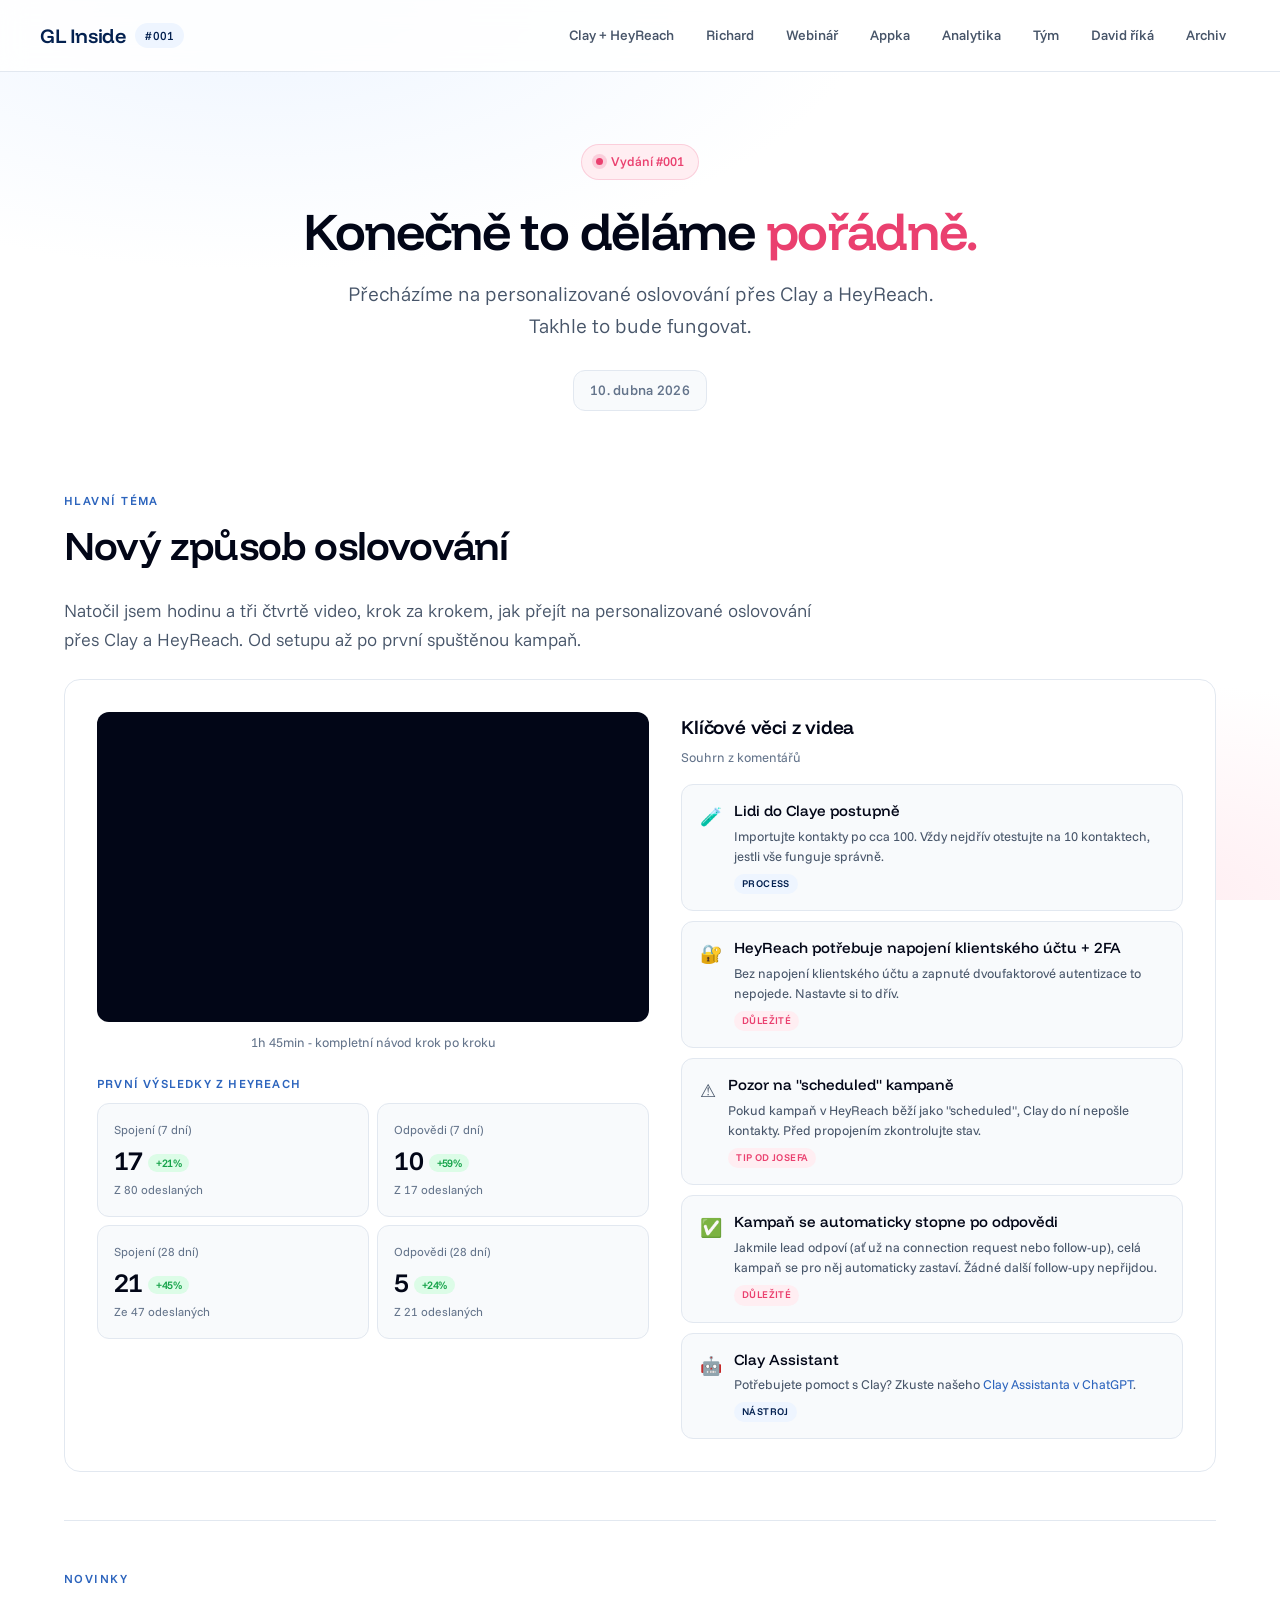
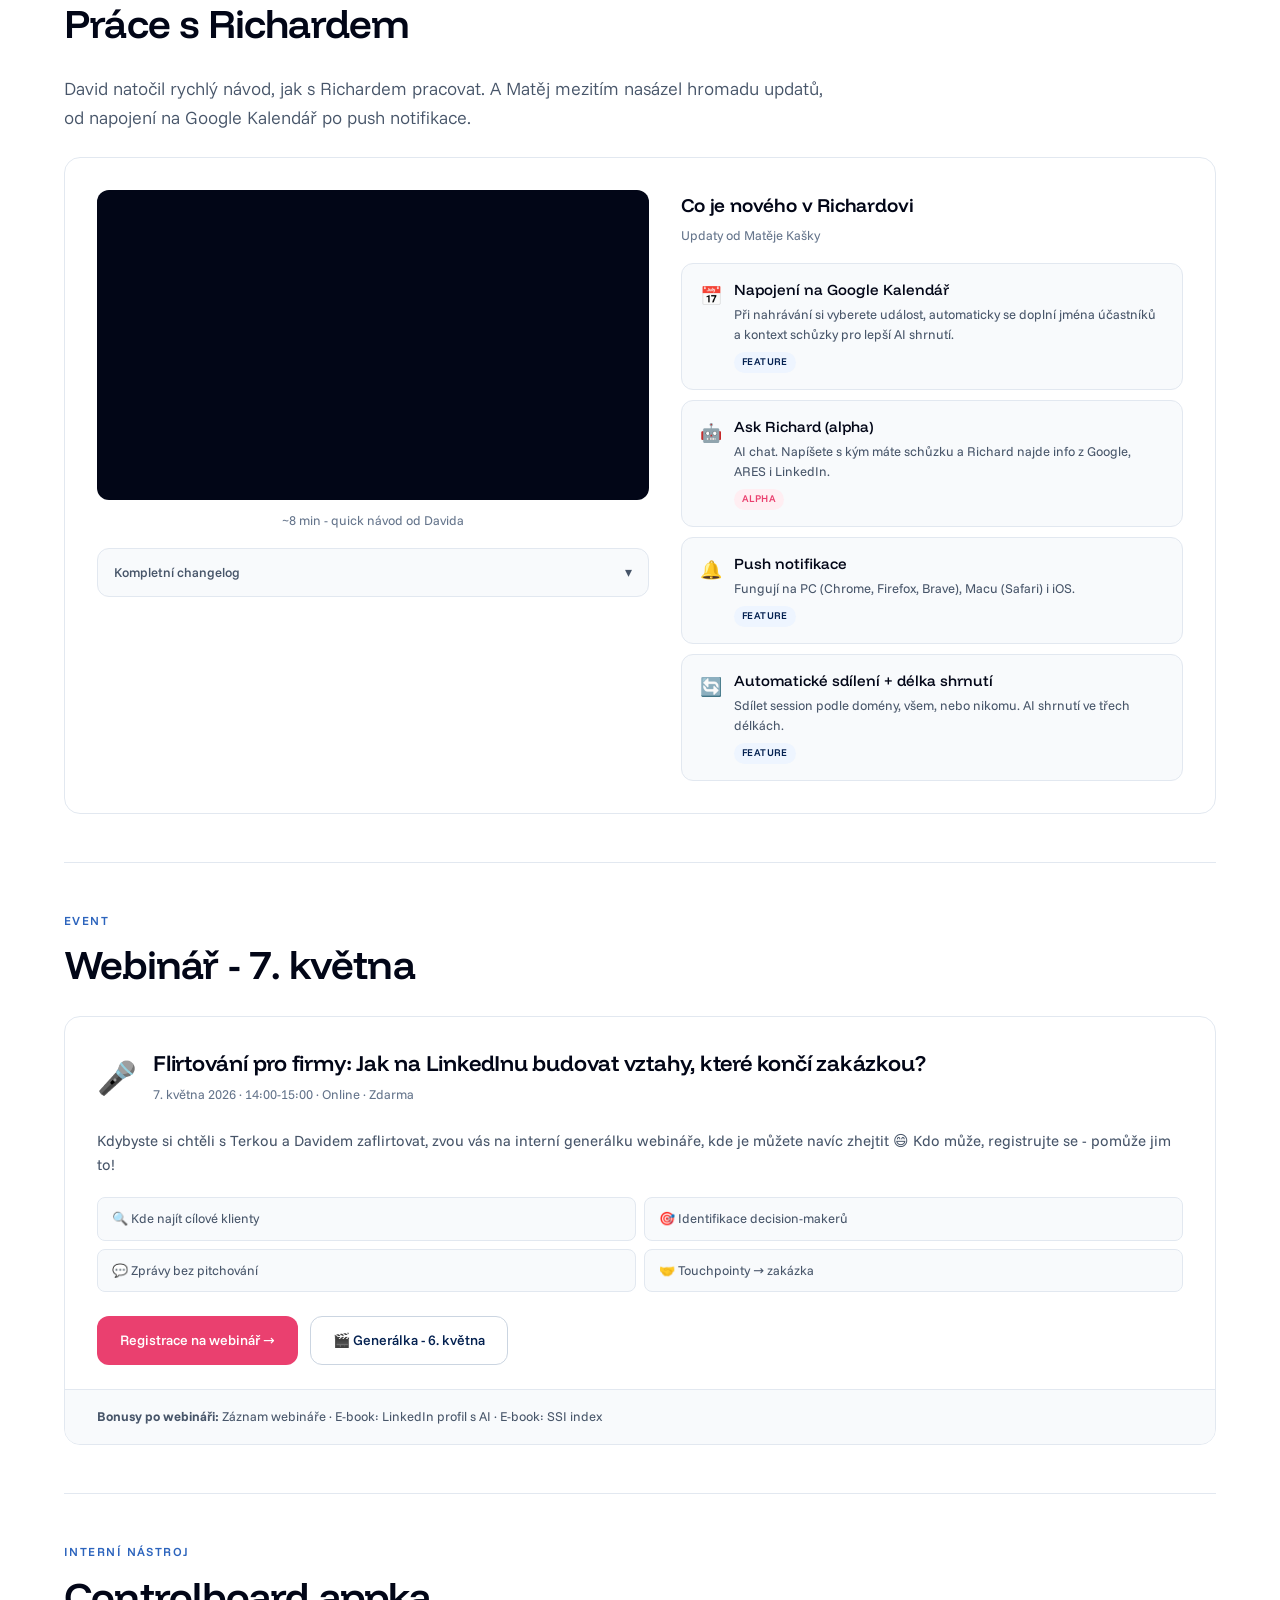
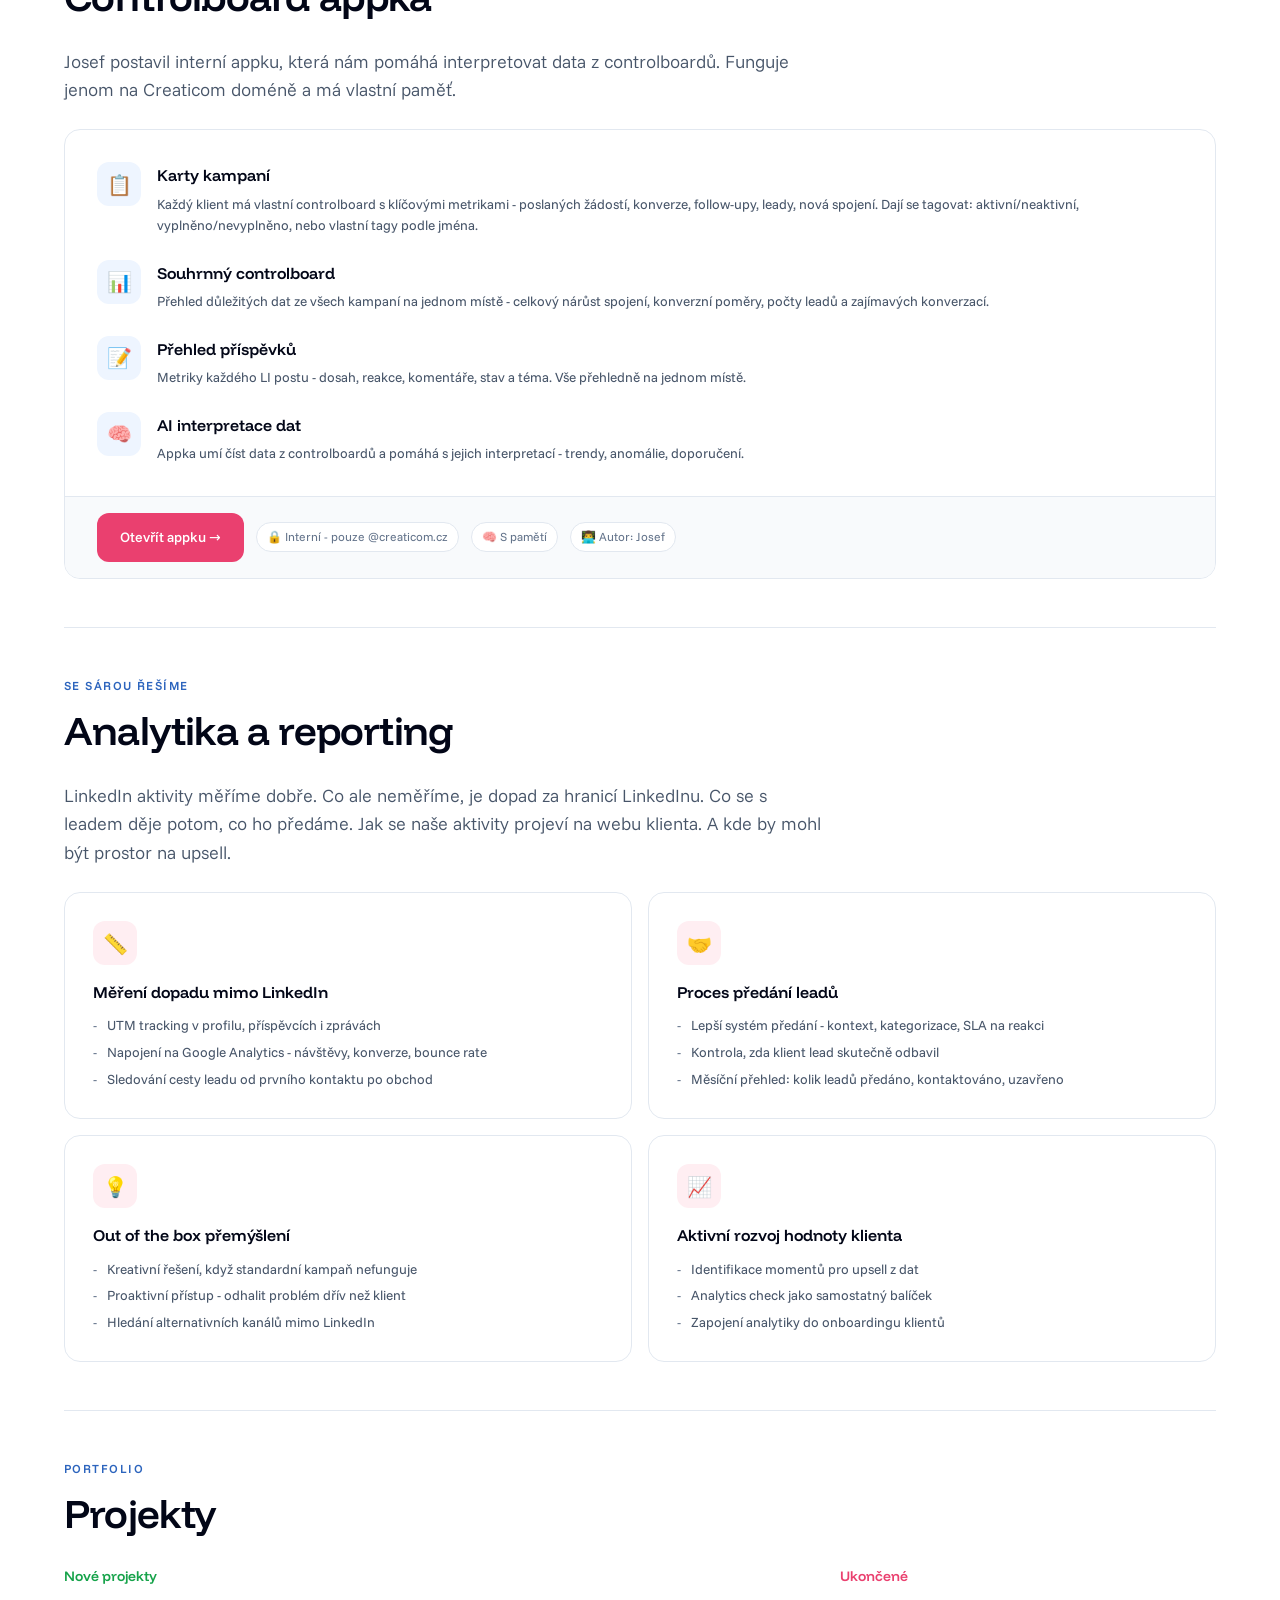
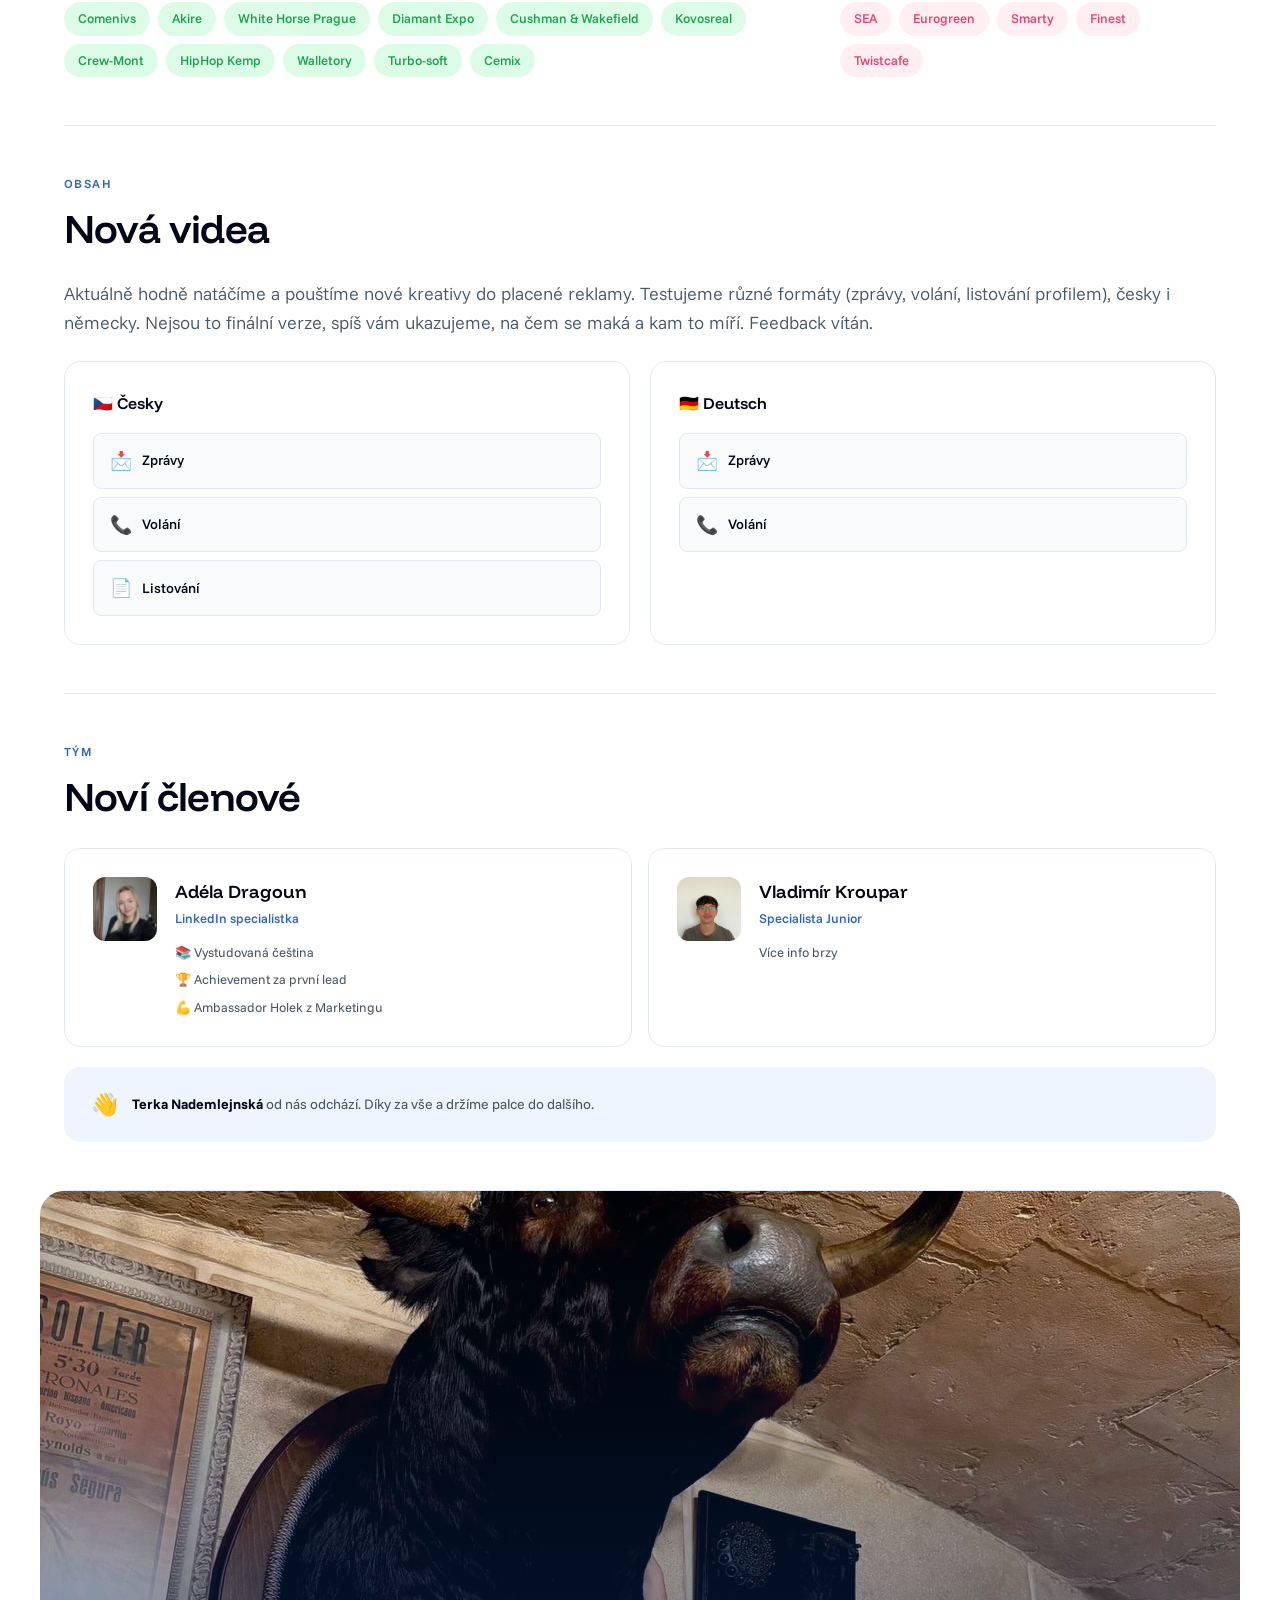
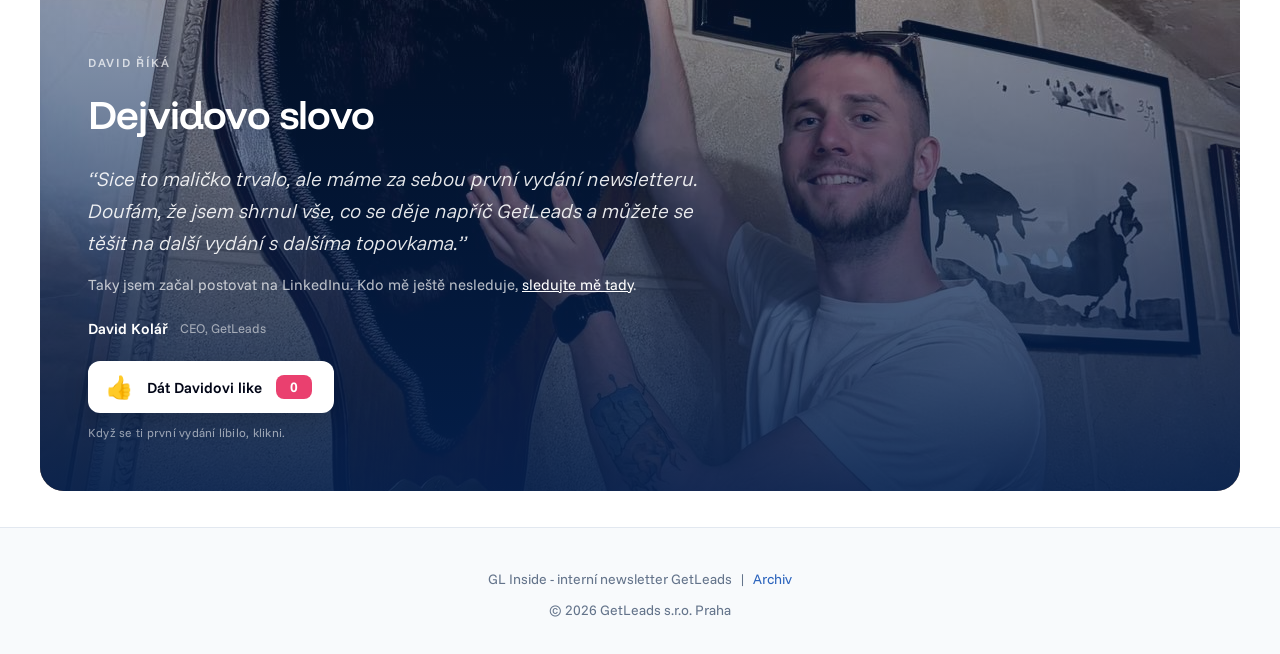
==== commit 9948263f: "Apply GetLeads brand (steenpad/design) to newsletter Rebuild css/style.css with design tokens (Sky B" ====
--- a/issues/001.html
+++ b/issues/001.html
@@ -3,10 +3,36 @@
 <head>
   <meta charset="UTF-8">
   <meta name="viewport" content="width=device-width, initial-scale=1.0">
-  <title>GL Inside #001 — Konečně to děláme pořádně</title>
+  <title>GL Inside #001 - Konečně to děláme pořádně</title>
   <link rel="stylesheet" href="../css/style.css">
   <style>
-    /* --- Single news card: video + points --- */
+    /* --- Status colors (semantic) --- */
+    :root {
+      --color-success: #16A34A;
+      --color-success-bg: #DCFCE7;
+      --color-warn: #F59E0B;
+      --color-warn-bg: #FEF3C7;
+    }
+
+    /* --- Compact hero override --- */
+    .hero--compact {
+      padding: 72px 24px 32px;
+    }
+    .hero--compact .hero__title {
+      font-size: clamp(32px, 6vw, 52px);
+    }
+
+    /* --- Article intro --- */
+    .intro-text {
+      font-size: clamp(16px, 2vw, 18px);
+      font-weight: 300;
+      line-height: 1.6;
+      color: var(--color-text-secondary);
+      max-width: 760px;
+      margin-bottom: 24px;
+    }
+
+    /* --- News card: video + points grid --- */
     .news-card {
       padding: 32px;
       display: grid;
@@ -15,145 +41,113 @@
       align-items: start;
     }
     @media (max-width: 900px) {
-      .news-card {
-        grid-template-columns: 1fr;
-        padding: 24px;
-      }
-    }
-
-    /* Left column — video */
+      .news-card { grid-template-columns: 1fr; padding: 24px; }
+    }
+
     .news-card__video iframe {
       display: block;
       width: 100%;
       aspect-ratio: 16 / 9;
       border: none;
-      border-radius: 14px;
+      border-radius: var(--radius-lg);
+      background: var(--color-slate-darkest);
     }
     .news-card__video-caption {
       margin-top: 10px;
       font-size: 13px;
-      color: rgba(0, 0, 0, 0.35);
+      color: var(--color-text-muted);
       text-align: center;
     }
 
-    /* Right column — points */
-    .points-header {
-      margin-bottom: 16px;
-    }
+    /* --- Points (right column) --- */
+    .points-header { margin-bottom: 16px; }
     .points-header h3 {
-      font-size: 18px;
-      font-weight: 700;
-      color: #1a1a2e;
+      font-family: var(--font-display);
+      font-size: 19px;
+      font-weight: 600;
+      color: var(--color-slate-darkest);
       letter-spacing: -0.01em;
     }
     .points-header p {
       font-size: 13px;
-      color: rgba(0, 0, 0, 0.35);
+      color: var(--color-text-muted);
       margin-top: 4px;
     }
-    .points {
-      display: flex;
-      flex-direction: column;
-      gap: 12px;
-    }
+    .points { display: flex; flex-direction: column; gap: 10px; }
     .point {
       padding: 16px 18px;
       display: flex;
       align-items: flex-start;
       gap: 12px;
-      background: rgba(255, 255, 255, 0.35);
-      border: 1px solid rgba(255, 255, 255, 0.5);
-      border-radius: 14px;
-      transition: all 0.35s ease;
+      background: var(--color-bg-subtle);
+      border: 1px solid var(--color-border);
+      border-radius: var(--radius-lg);
+      transition: border-color 0.15s ease, background 0.15s ease;
     }
     .point:hover {
-      transform: translateY(-2px);
-      background: rgba(255, 255, 255, 0.55);
-      border-color: rgba(255, 255, 255, 0.7);
-      box-shadow: 0 6px 24px rgba(0, 0, 0, 0.05);
-    }
-    .point__icon {
-      font-size: 18px;
-      flex-shrink: 0;
-      margin-top: 1px;
-    }
+      background: var(--color-sky-blue-lightest);
+      border-color: var(--color-sky-blue-light);
+    }
+    .point__icon { font-size: 18px; flex-shrink: 0; margin-top: 1px; }
     .point__body h4 {
-      font-size: 14px;
-      font-weight: 600;
-      color: #1a1a2e;
-      margin-bottom: 3px;
+      font-family: var(--font-display);
+      font-size: 15px;
+      font-weight: 500;
+      color: var(--color-slate-darkest);
+      margin-bottom: 4px;
       line-height: 1.35;
     }
     .point__body p {
-      font-size: 12.5px;
+      font-size: 13px;
       line-height: 1.55;
-      color: rgba(0, 0, 0, 0.45);
+      color: var(--color-text-secondary);
     }
     .point__tag {
       display: inline-block;
-      margin-top: 6px;
+      margin-top: 8px;
       padding: 2px 8px;
-      border-radius: 5px;
+      border-radius: var(--radius-full);
       font-size: 10px;
       font-weight: 600;
       letter-spacing: 0.04em;
       text-transform: uppercase;
     }
     .point__tag--blue {
-      background: rgba(44, 100, 189, 0.08);
-      color: #2C64BD;
-      border: 1px solid rgba(44, 100, 189, 0.18);
+      background: var(--color-sky-blue-lightest);
+      color: var(--color-sky-blue-darkest);
     }
     .point__tag--pink {
-      background: rgba(234, 64, 111, 0.08);
-      color: #d63060;
-      border: 1px solid rgba(234, 64, 111, 0.18);
-    }
-
-    /* Intro text */
-    .intro-text {
-      font-size: clamp(16px, 2vw, 18px);
-      line-height: 1.7;
-      color: rgba(0, 0, 0, 0.55);
-      max-width: 720px;
-      margin-bottom: 24px;
-    }
-
-    /* Webinar card */
-    .webinar-card {
-      padding: 0;
-      overflow: hidden;
-    }
+      background: var(--color-rose-lightest);
+      color: var(--color-rose);
+    }
+
+    /* --- Webinar card --- */
+    .webinar-card { padding: 0; overflow: hidden; }
     .webinar-card__header {
       display: flex;
       align-items: flex-start;
       gap: 16px;
       padding: 32px 32px 0;
     }
-    .webinar-card__emoji {
-      font-size: 32px;
-      flex-shrink: 0;
-      margin-top: 2px;
-    }
+    .webinar-card__emoji { font-size: 32px; flex-shrink: 0; margin-top: 2px; }
     .webinar-card__title {
+      font-family: var(--font-display);
       font-size: clamp(18px, 2.5vw, 22px);
-      font-weight: 700;
-      color: #1a1a2e;
+      font-weight: 600;
+      color: var(--color-slate-darkest);
       letter-spacing: -0.01em;
       line-height: 1.3;
       margin-bottom: 6px;
     }
     .webinar-card__meta {
       font-size: 13px;
-      color: rgba(0, 0, 0, 0.4);
-    }
-    .webinar-card__body {
-      padding: 24px 32px;
-    }
+      color: var(--color-text-muted);
+    }
+    .webinar-card__body { padding: 24px 32px; }
     .webinar-card__desc {
       font-size: 15px;
-      line-height: 1.65;
-      color: rgba(0, 0, 0, 0.5);
+      line-height: 1.6;
+      color: var(--color-text-secondary);
       margin-bottom: 20px;
     }
     .webinar-card__topics {
@@ -164,11 +158,11 @@
     }
     .webinar-card__topic {
       font-size: 13px;
-      color: rgba(0, 0, 0, 0.5);
+      color: var(--color-text-secondary);
       padding: 10px 14px;
-      background: rgba(0, 0, 0, 0.03);
-      border: 1px solid rgba(0, 0, 0, 0.05);
-      border-radius: 10px;
+      background: var(--color-bg-subtle);
+      border: 1px solid var(--color-border);
+      border-radius: var(--radius-md);
     }
     .webinar-card__actions {
       display: flex;
@@ -176,48 +170,54 @@
       flex-wrap: wrap;
     }
     .webinar-card__btn {
-      display: inline-block;
-      padding: 12px 24px;
-      border-radius: 12px;
+      display: inline-flex;
+      align-items: center;
+      gap: 6px;
+      padding: 12px 22px;
+      border-radius: var(--radius-lg);
       font-size: 14px;
-      font-weight: 600;
+      font-weight: 500;
       text-decoration: none;
-      transition: all 0.3s ease;
+      transition: background 0.15s ease, transform 0.15s ease, box-shadow 0.15s ease;
+      border: 1px solid transparent;
     }
     .webinar-card__btn--primary {
-      background: linear-gradient(135deg, #2C64BD, #1a3f7a);
+      background: var(--color-rose);
       color: #fff;
     }
     .webinar-card__btn--primary:hover {
+      background: var(--color-rose-hover);
       transform: translateY(-1px);
-      box-shadow: 0 6px 20px rgba(44, 100, 189, 0.3);
+      box-shadow: var(--shadow-accent);
+      color: #fff;
     }
     .webinar-card__btn--secondary {
-      background: rgba(0, 0, 0, 0.04);
-      border: 1px solid rgba(0, 0, 0, 0.08);
-      color: rgba(0, 0, 0, 0.55);
+      background: var(--color-bg-primary);
+      color: var(--color-sky-blue-darkest);
+      border-color: var(--color-border-strong);
     }
     .webinar-card__btn--secondary:hover {
-      background: rgba(0, 0, 0, 0.07);
-      color: rgba(0, 0, 0, 0.7);
+      background: var(--color-sky-blue-lightest);
+      border-color: var(--color-sky-blue);
+      color: var(--color-sky-blue-darkest);
     }
     .webinar-card__bonus {
       padding: 16px 32px;
-      background: rgba(44, 100, 189, 0.04);
-      border-top: 1px solid rgba(0, 0, 0, 0.05);
+      background: var(--color-bg-subtle);
+      border-top: 1px solid var(--color-border);
       font-size: 13px;
-      color: rgba(0, 0, 0, 0.45);
+      color: var(--color-text-secondary);
     }
     @media (max-width: 600px) {
       .webinar-card__header { padding: 24px 20px 0; }
       .webinar-card__body { padding: 20px; }
       .webinar-card__bonus { padding: 14px 20px; }
       .webinar-card__topics { grid-template-columns: 1fr; }
-      .webinar-card__actions { flex-direction: column; }
-      .webinar-card__btn { text-align: center; }
-    }
-
-    /* Analytics grid */
+      .webinar-card__actions { flex-direction: column; align-items: stretch; }
+      .webinar-card__btn { justify-content: center; }
+    }
+
+    /* --- Analytics grid --- */
     .analytics-grid {
       display: grid;
       grid-template-columns: repeat(2, 1fr);
@@ -225,21 +225,30 @@
     }
     .analytics-card {
       padding: 28px;
-      transition: all 0.35s ease;
+      transition: border-color 0.2s ease, box-shadow 0.2s ease, transform 0.2s ease;
     }
     .analytics-card:hover {
       transform: translateY(-2px);
-      box-shadow: 0 12px 36px rgba(0, 0, 0, 0.06);
+      border-color: var(--color-sky-blue-light);
+      box-shadow: var(--shadow-md);
     }
     .analytics-card__icon {
-      font-size: 24px;
-      display: block;
-      margin-bottom: 12px;
+      font-size: 20px;
+      display: inline-flex;
+      width: 44px;
+      height: 44px;
+      align-items: center;
+      justify-content: center;
+      background: var(--color-rose-lightest);
+      color: var(--color-rose);
+      border-radius: var(--radius-lg);
+      margin-bottom: 14px;
     }
     .analytics-card__title {
-      font-size: 15px;
-      font-weight: 700;
-      color: #1a1a2e;
+      font-family: var(--font-display);
+      font-size: 16px;
+      font-weight: 600;
+      color: var(--color-slate-darkest);
       margin-bottom: 10px;
     }
     .analytics-card__list {
@@ -250,115 +259,100 @@
       gap: 6px;
     }
     .analytics-card__list li {
-      font-size: 13px;
-      color: rgba(0, 0, 0, 0.45);
-      line-height: 1.5;
+      font-size: 13.5px;
+      color: var(--color-text-secondary);
+      line-height: 1.55;
       padding-left: 14px;
       position: relative;
     }
     .analytics-card__list li::before {
-      content: '–';
+      content: '-';
       position: absolute;
       left: 0;
-      color: rgba(0, 0, 0, 0.2);
+      color: var(--color-text-muted);
     }
     @media (max-width: 768px) {
       .analytics-grid { grid-template-columns: 1fr; }
     }
 
-    /* Videos */
+    /* --- Videos --- */
     .videos-grid {
       display: grid;
       grid-template-columns: 1fr 1fr;
       gap: 20px;
     }
-    .videos-col {
-      padding: 28px;
-    }
+    .videos-col { padding: 28px; }
     .videos-col__title {
+      font-family: var(--font-display);
       font-size: 16px;
-      font-weight: 700;
-      color: #1a1a2e;
+      font-weight: 600;
+      color: var(--color-slate-darkest);
       margin-bottom: 16px;
     }
-    .videos-list {
-      display: flex;
-      flex-direction: column;
-      gap: 8px;
-    }
+    .videos-list { display: flex; flex-direction: column; gap: 8px; }
     .video-item {
       display: flex;
       align-items: center;
       gap: 10px;
       padding: 12px 16px;
-      background: rgba(0, 0, 0, 0.03);
-      border: 1px solid rgba(0, 0, 0, 0.05);
-      border-radius: 10px;
+      background: var(--color-bg-subtle);
+      border: 1px solid var(--color-border);
+      border-radius: var(--radius-md);
       text-decoration: none;
-      transition: all 0.3s ease;
+      transition: background 0.15s ease, border-color 0.15s ease;
     }
     .video-item:hover {
-      background: rgba(44, 100, 189, 0.06);
-      border-color: rgba(44, 100, 189, 0.15);
-    }
-    .video-item__icon {
-      font-size: 18px;
-    }
+      background: var(--color-sky-blue-lightest);
+      border-color: var(--color-sky-blue-light);
+    }
+    .video-item__icon { font-size: 18px; }
     .video-item__name {
       font-size: 14px;
-      font-weight: 600;
-      color: #1a1a2e;
+      font-weight: 500;
+      color: var(--color-slate-darkest);
     }
     .video-item:hover .video-item__name {
-      color: #2C64BD;
+      color: var(--color-sky-blue-darkest);
     }
     @media (max-width: 600px) {
       .videos-grid { grid-template-columns: 1fr; }
     }
 
-    /* Projects */
+    /* --- Projects --- */
     .projects-grid {
       display: grid;
       grid-template-columns: 2fr 1fr;
       gap: 24px;
     }
     .projects-col__title {
+      font-family: var(--font-display);
       font-size: 14px;
       font-weight: 600;
       margin-bottom: 14px;
     }
-    .projects-col__title--green { color: #2e7d32; }
-    .projects-col__title--red { color: #c62828; }
-    .projects-list {
-      display: flex;
-      flex-wrap: wrap;
-      gap: 8px;
-    }
+    .projects-col__title--green { color: var(--color-success); }
+    .projects-col__title--red { color: var(--color-rose); }
+    .projects-list { display: flex; flex-wrap: wrap; gap: 8px; }
     .project-chip {
-      padding: 8px 16px;
-      border-radius: 10px;
+      padding: 6px 14px;
+      border-radius: var(--radius-full);
       font-size: 13px;
-      font-weight: 600;
+      font-weight: 500;
     }
     .project-chip--green {
-      background: rgba(46, 125, 50, 0.08);
-      color: #2e7d32;
-      border: 1px solid rgba(46, 125, 50, 0.15);
+      background: var(--color-success-bg);
+      color: var(--color-success);
     }
     .project-chip--red {
-      background: rgba(198, 40, 40, 0.06);
-      color: #c62828;
-      border: 1px solid rgba(198, 40, 40, 0.12);
+      background: var(--color-rose-lightest);
+      color: var(--color-rose);
     }
     @media (max-width: 600px) {
       .projects-grid { grid-template-columns: 1fr; }
     }
 
-    /* App card */
-    .app-card {
-      padding: 0;
-      overflow: hidden;
-    }
+    /* --- App card --- */
+    .app-card { padding: 0; overflow: hidden; }
     .app-card__features {
       padding: 32px;
       display: flex;
@@ -371,25 +365,33 @@
       align-items: flex-start;
     }
     .app-feature__icon {
-      font-size: 24px;
+      font-size: 20px;
       flex-shrink: 0;
-      margin-top: 2px;
+      width: 44px;
+      height: 44px;
+      display: flex;
+      align-items: center;
+      justify-content: center;
+      background: var(--color-sky-blue-lightest);
+      color: var(--color-sky-blue-darkest);
+      border-radius: var(--radius-lg);
     }
     .app-feature__title {
-      font-size: 15px;
-      font-weight: 700;
-      color: #1a1a2e;
+      font-family: var(--font-display);
+      font-size: 16px;
+      font-weight: 600;
+      color: var(--color-slate-darkest);
       margin-bottom: 4px;
     }
     .app-feature__desc {
-      font-size: 13px;
+      font-size: 13.5px;
       line-height: 1.6;
-      color: rgba(0, 0, 0, 0.45);
+      color: var(--color-text-secondary);
     }
     .app-card__footer {
       padding: 16px 32px;
-      background: rgba(0, 0, 0, 0.02);
-      border-top: 1px solid rgba(0, 0, 0, 0.05);
+      background: var(--color-bg-subtle);
+      border-top: 1px solid var(--color-border);
       display: flex;
       align-items: center;
       gap: 12px;
@@ -398,21 +400,21 @@
     }
     .app-card__tag {
       font-size: 12px;
-      color: rgba(0, 0, 0, 0.4);
+      color: var(--color-text-muted);
       padding: 4px 10px;
-      background: rgba(0, 0, 0, 0.04);
-      border-radius: 6px;
+      background: var(--color-bg-primary);
+      border: 1px solid var(--color-border);
+      border-radius: var(--radius-full);
     }
     @media (max-width: 600px) {
       .app-card__features { padding: 24px 20px; }
       .app-card__footer { padding: 14px 20px; }
     }
 
-    /* Changelog accordion */
+    /* --- Changelog accordion --- */
     .changelog {
       margin-top: 16px;
-      border-radius: 12px;
-      overflow: hidden;
+      border-radius: var(--radius-lg);
     }
     .changelog__toggle {
       display: flex;
@@ -420,50 +422,44 @@
       justify-content: space-between;
       padding: 12px 16px;
       font-size: 13px;
-      font-weight: 600;
-      color: rgba(0, 0, 0, 0.45);
+      font-weight: 500;
+      color: var(--color-text-secondary);
       cursor: pointer;
-      background: rgba(0, 0, 0, 0.03);
-      border: 1px solid rgba(0, 0, 0, 0.06);
-      border-radius: 12px;
-      transition: all 0.3s ease;
+      background: var(--color-bg-subtle);
+      border: 1px solid var(--color-border);
+      border-radius: var(--radius-lg);
+      transition: background 0.15s ease;
       list-style: none;
     }
     .changelog__toggle::-webkit-details-marker { display: none; }
     .changelog__toggle:hover {
-      background: rgba(0, 0, 0, 0.05);
-      color: rgba(0, 0, 0, 0.6);
+      background: var(--color-sky-blue-lightest);
+      color: var(--color-sky-blue-darkest);
     }
     .changelog__arrow {
-      transition: transform 0.3s ease;
-      font-size: 16px;
-    }
-    .changelog[open] .changelog__arrow {
-      transform: rotate(180deg);
-    }
+      transition: transform 0.2s ease;
+      font-size: 14px;
+    }
+    .changelog[open] .changelog__arrow { transform: rotate(180deg); }
     .changelog[open] .changelog__toggle {
-      border-radius: 12px 12px 0 0;
+      border-radius: var(--radius-lg) var(--radius-lg) 0 0;
       border-bottom-color: transparent;
     }
     .changelog__content {
       padding: 16px 18px 20px;
-      background: rgba(0, 0, 0, 0.02);
-      border: 1px solid rgba(0, 0, 0, 0.06);
+      background: var(--color-bg-subtle);
+      border: 1px solid var(--color-border);
       border-top: none;
-      border-radius: 0 0 12px 12px;
-    }
-    .changelog__group {
-      margin-bottom: 16px;
-    }
-    .changelog__group:last-child {
-      margin-bottom: 0;
-    }
+      border-radius: 0 0 var(--radius-lg) var(--radius-lg);
+    }
+    .changelog__group { margin-bottom: 16px; }
+    .changelog__group:last-child { margin-bottom: 0; }
     .changelog__date {
       font-size: 11px;
       font-weight: 600;
       text-transform: uppercase;
       letter-spacing: 0.08em;
-      color: #2C64BD;
+      color: var(--color-sky-blue);
       margin-bottom: 6px;
     }
     .changelog__content ul {
@@ -474,79 +470,59 @@
       gap: 4px;
     }
     .changelog__content li {
-      font-size: 12.5px;
-      color: rgba(0, 0, 0, 0.5);
+      font-size: 13px;
+      color: var(--color-text-secondary);
       line-height: 1.5;
       padding-left: 12px;
       position: relative;
     }
     .changelog__content li::before {
-      content: '–';
+      content: '-';
       position: absolute;
       left: 0;
-      color: rgba(0, 0, 0, 0.2);
-    }
-
-    /* Stats row */
-    .stats-row {
-      display: grid;
-      grid-template-columns: 1fr 1fr;
-      gap: 16px;
-    }
-    .stats-row__group {
-      padding: 24px;
-    }
-    .stats-row__period {
-      font-size: 13px;
-      font-weight: 600;
-      color: rgba(0, 0, 0, 0.4);
-      margin-bottom: 16px;
-    }
-    .stats-row__cards {
-      display: grid;
-      grid-template-columns: 1fr 1fr;
-      gap: 12px;
-    }
+      color: var(--color-text-muted);
+    }
+
+    /* --- Stats mini --- */
     .stat-mini {
       padding: 16px;
-      background: rgba(0, 0, 0, 0.02);
-      border: 1px solid rgba(0, 0, 0, 0.05);
-      border-radius: 12px;
+      background: var(--color-bg-subtle);
+      border: 1px solid var(--color-border);
+      border-radius: var(--radius-lg);
     }
     .stat-mini__label {
       font-size: 12px;
-      color: rgba(0, 0, 0, 0.4);
+      color: var(--color-text-muted);
       margin-bottom: 8px;
     }
     .stat-mini__value {
-      font-size: 28px;
-      font-weight: 700;
-      color: #1a1a2e;
+      font-family: var(--font-display);
+      font-size: 26px;
+      font-weight: 600;
+      color: var(--color-slate-darkest);
       line-height: 1;
       margin-bottom: 6px;
+      letter-spacing: -0.02em;
     }
     .stat-mini__badge {
-      font-size: 12px;
-      font-weight: 600;
-      color: #2e7d32;
-      background: rgba(46, 125, 50, 0.1);
+      font-family: var(--font-body);
+      font-size: 11px;
+      font-weight: 600;
+      color: var(--color-success);
+      background: var(--color-success-bg);
       padding: 2px 8px;
-      border-radius: 6px;
+      border-radius: var(--radius-full);
       vertical-align: middle;
     }
     .stat-mini__sub {
       font-size: 12px;
-      color: rgba(0, 0, 0, 0.3);
-    }
-    @media (max-width: 768px) {
-      .stats-row { grid-template-columns: 1fr; }
-      .stats-row__cards { grid-template-columns: 1fr; }
-    }
-
-    /* David hero section */
+      color: var(--color-text-muted);
+    }
+
+    /* --- David hero (photo section, dark overlay allowed per brand for imagery) --- */
     .david-hero {
       position: relative;
-      border-radius: 24px;
+      border-radius: var(--radius-2xl);
       overflow: hidden;
       max-width: 1200px;
       margin: 0 auto 36px;
@@ -565,40 +541,42 @@
     .david-hero__overlay {
       position: absolute;
       inset: 0;
-      background: linear-gradient(to top, rgba(0,0,0,0.85) 0%, rgba(0,0,0,0.4) 50%, rgba(0,0,0,0.1) 100%);
+      background: linear-gradient(to top, rgba(4, 33, 80, 0.92) 0%, rgba(4, 33, 80, 0.45) 55%, rgba(4, 33, 80, 0.05) 100%);
     }
     .david-hero__content {
       position: relative;
       z-index: 1;
       padding: 48px;
-      max-width: 700px;
+      max-width: 720px;
     }
     .david-hero__label {
-      font-size: 13px;
+      font-size: 12px;
       font-weight: 600;
       text-transform: uppercase;
-      letter-spacing: 0.12em;
-      color: rgba(255,255,255,0.6);
-      margin-bottom: 6px;
+      letter-spacing: 0.14em;
+      color: rgba(255, 255, 255, 0.7);
+      margin-bottom: 8px;
     }
     .david-hero__title {
+      font-family: var(--font-display);
       font-size: clamp(28px, 4vw, 40px);
-      font-weight: 700;
+      font-weight: 600;
       color: #fff;
       letter-spacing: -0.02em;
       margin-bottom: 16px;
     }
     .david-hero__quote {
+      font-family: var(--font-body);
       font-size: clamp(16px, 2vw, 20px);
       font-style: italic;
       font-weight: 300;
-      line-height: 1.7;
-      color: rgba(255,255,255,0.85);
-      margin-bottom: 12px;
+      line-height: 1.6;
+      color: rgba(255, 255, 255, 0.9);
+      margin-bottom: 14px;
     }
     .david-hero__cta {
       font-size: 15px;
-      color: rgba(255,255,255,0.6);
+      color: rgba(255, 255, 255, 0.7);
       margin-bottom: 20px;
       line-height: 1.6;
     }
@@ -610,69 +588,65 @@
       display: flex;
       gap: 12px;
       align-items: center;
+      margin-bottom: 16px;
     }
     .david-hero__sig-name {
       font-size: 15px;
-      font-weight: 700;
+      font-weight: 600;
       color: #fff;
     }
     .david-hero__sig-role {
       font-size: 13px;
-      color: rgba(255,255,255,0.5);
+      color: rgba(255, 255, 255, 0.55);
     }
     @media (max-width: 768px) {
       .david-hero {
-        min-height: 500px;
+        aspect-ratio: auto;
+        min-height: 520px;
         border-radius: 0;
-        margin-left: -24px;
-        margin-right: -24px;
+        margin-left: -16px;
+        margin-right: -16px;
       }
-      .david-hero__content {
-        padding: 32px 24px;
-      }
-    }
-
-    /* Team section */
+      .david-hero__content { padding: 28px 20px; }
+    }
+
+    /* --- Team --- */
     .team-grid {
       display: grid;
       grid-template-columns: repeat(auto-fit, minmax(320px, 1fr));
-      gap: 20px;
-      margin-bottom: 24px;
+      gap: 16px;
+      margin-bottom: 20px;
     }
     .team-card {
-      padding: 32px;
-      display: flex;
-      gap: 20px;
+      padding: 28px;
+      display: flex;
+      gap: 18px;
       align-items: flex-start;
-      transition: all 0.35s ease;
+      transition: border-color 0.2s ease, box-shadow 0.2s ease, transform 0.2s ease;
     }
     .team-card:hover {
       transform: translateY(-2px);
-      box-shadow: 0 12px 36px rgba(0, 0, 0, 0.06);
+      border-color: var(--color-sky-blue-light);
+      box-shadow: var(--shadow-md);
     }
     .team-card__avatar {
       width: 64px;
       height: 64px;
-      border-radius: 18px;
+      border-radius: var(--radius-lg);
       object-fit: cover;
       flex-shrink: 0;
     }
-    .team-card__avatar--pink {
-      background: linear-gradient(135deg, #EA406F, #c0284f);
-    }
-    .team-card__avatar--blue {
-      background: linear-gradient(135deg, #2C64BD, #1a3f7a);
-    }
     .team-card__name {
+      font-family: var(--font-display);
       font-size: 18px;
-      font-weight: 700;
-      color: #1a1a2e;
+      font-weight: 600;
+      color: var(--color-slate-darkest);
       margin-bottom: 2px;
     }
     .team-card__role {
       font-size: 13px;
       font-weight: 500;
-      color: #2C64BD;
+      color: var(--color-sky-blue);
       margin-bottom: 12px;
     }
     .team-card__points {
@@ -684,55 +658,56 @@
     }
     .team-card__points li {
       font-size: 13px;
-      color: rgba(0, 0, 0, 0.45);
+      color: var(--color-text-secondary);
     }
     .team-farewell {
       display: flex;
       align-items: center;
       gap: 14px;
-      padding: 20px 28px;
-      border-radius: 16px;
+      padding: 20px 26px;
+      border-radius: var(--radius-xl);
       font-size: 14px;
-      color: rgba(0, 0, 0, 0.5);
+      color: var(--color-text-secondary);
       line-height: 1.5;
+      background: var(--color-sky-blue-lightest);
+      border-color: transparent;
     }
     .team-farewell__icon {
       font-size: 22px;
       flex-shrink: 0;
     }
+    .team-farewell strong {
+      color: var(--color-slate-darkest);
+    }
     @media (max-width: 768px) {
-      .team-grid {
-        grid-template-columns: 1fr;
-      }
-    }
-
-    /* Like button */
+      .team-grid { grid-template-columns: 1fr; }
+    }
+
+    /* --- Like button (placed on dark hero, so light fill) --- */
     .like-david {
-      margin-top: 20px;
+      margin-top: 4px;
       display: inline-flex;
       align-items: center;
-      gap: 16px;
-      padding: 14px 24px 14px 20px;
+      gap: 14px;
+      padding: 12px 22px 12px 18px;
       background: #fff;
-      color: #1a1a2e;
+      color: var(--color-slate-darkest);
       border: none;
-      border-radius: 18px;
-      font-size: 16px;
-      font-weight: 700;
+      border-radius: var(--radius-lg);
+      font-family: var(--font-body);
+      font-size: 15px;
+      font-weight: 600;
       cursor: pointer;
-      transition: all 0.25s ease;
-      box-shadow: 0 10px 30px rgba(0, 0, 0, 0.15);
-      font-family: inherit;
+      transition: transform 0.15s ease, box-shadow 0.15s ease;
+      box-shadow: 0 8px 24px rgba(0, 0, 0, 0.18);
     }
     .like-david:hover {
       transform: translateY(-2px);
-      box-shadow: 0 14px 36px rgba(0, 0, 0, 0.22);
-    }
-    .like-david:active {
-      transform: translateY(0) scale(0.98);
-    }
+      box-shadow: 0 12px 32px rgba(0, 0, 0, 0.25);
+    }
+    .like-david:active { transform: translateY(0) scale(0.98); }
     .like-david__emoji {
-      font-size: 26px;
+      font-size: 22px;
       display: inline-block;
       transition: transform 0.3s ease;
     }
@@ -741,27 +716,37 @@
     }
     @keyframes likePulseD {
       0%   { transform: scale(1) rotate(0); }
-      40%  { transform: scale(1.5) rotate(-14deg); }
-      70%  { transform: scale(1.2) rotate(12deg); }
+      40%  { transform: scale(1.4) rotate(-14deg); }
+      70%  { transform: scale(1.15) rotate(12deg); }
       100% { transform: scale(1) rotate(0); }
     }
     .like-david__count {
       min-width: 36px;
-      padding: 4px 12px;
-      background: linear-gradient(135deg, #EA406F, #c0284f);
+      padding: 3px 12px;
+      background: var(--color-rose);
       color: #fff;
-      border-radius: 10px;
-      font-size: 15px;
+      border-radius: var(--radius-md);
+      font-size: 14px;
       font-variant-numeric: tabular-nums;
       font-weight: 700;
       letter-spacing: -0.01em;
     }
     .like-david__hint {
       display: block;
-      margin-top: 12px;
+      margin-top: 10px;
       font-size: 12px;
       color: rgba(255, 255, 255, 0.55);
-      letter-spacing: 0.04em;
+      letter-spacing: 0.02em;
+    }
+
+    /* --- Issue footer override (inherits from style.css) --- */
+    .footer--tight {
+      padding: 40px 24px 28px;
+      margin-top: 24px;
+    }
+
+    @media (max-width: 768px) {
+      .hero--compact { padding: 56px 16px 28px; }
     }
   </style>
 </head>
@@ -769,13 +754,10 @@
 
   <!-- Background -->
   <div class="bg-canvas"></div>
-  <div class="bg-orb bg-orb--blue"></div>
-  <div class="bg-orb bg-orb--pink"></div>
-  <div class="bg-orb bg-orb--cyan"></div>
 
   <!-- Navbar -->
   <nav class="navbar">
-    <div class="navbar__inner glass">
+    <div class="navbar__inner">
       <a href="../index.html" class="navbar__brand">
         <span class="navbar__logo">GL Inside</span>
         <span class="navbar__issue">#001</span>
@@ -799,23 +781,23 @@
   </nav>
 
   <!-- Hero -->
-  <header class="hero">
-    <div class="hero__badge glass">
+  <header class="hero hero--compact">
+    <div class="hero__badge">
       <span class="hero__badge-dot"></span>
       Vydání #001
     </div>
     <h1 class="hero__title">
-      <span class="hero__title--gradient">Konečně to děláme pořádně.</span>
+      Konečně to děláme <span class="accent">pořádně.</span>
     </h1>
     <p class="hero__subtitle">
       Přecházíme na personalizované oslovování přes Clay a HeyReach. Takhle to bude fungovat.
     </p>
-    <div class="hero__date-badge glass">
+    <div class="hero__date-badge">
       10. dubna 2026
     </div>
   </header>
 
-  <!-- Clay + HeyReach — jedna aktualita -->
+  <!-- Clay + HeyReach — hlavní téma -->
   <section class="section" id="clay-heyreach">
     <div class="section__header">
       <p class="section__label">Hlavní téma</p>
@@ -826,7 +808,6 @@
       Natočil jsem hodinu a tři čtvrtě video, krok za krokem, jak přejít na personalizované oslovování přes Clay a HeyReach. Od setupu až po první spuštěnou kampaň.
     </p>
 
-    <!-- Jedna karta: video vlevo, pointy vpravo -->
     <div class="news-card glass">
       <!-- Video -->
       <div class="news-card__video">
@@ -836,10 +817,10 @@
           allow="accelerometer; autoplay; clipboard-write; encrypted-media; gyroscope; picture-in-picture"
           allowfullscreen>
         </iframe>
-        <p class="news-card__video-caption">1h 45min — kompletní návod krok po kroku</p>
-
-        <div style="margin-top: 16px;">
-          <p style="font-size: 13px; font-weight: 600; color: rgba(0,0,0,0.4); margin-bottom: 10px;">📊 První výsledky z HeyReach</p>
+        <p class="news-card__video-caption">1h 45min - kompletní návod krok po kroku</p>
+
+        <div style="margin-top: 20px;">
+          <p style="font-family: var(--font-body); font-size: 12px; font-weight: 600; text-transform: uppercase; letter-spacing: 0.1em; color: var(--color-sky-blue); margin-bottom: 10px;">První výsledky z HeyReach</p>
           <div style="display: grid; grid-template-columns: 1fr 1fr; gap: 8px;">
             <div class="stat-mini">
               <div class="stat-mini__label">Spojení (7 dní)</div>
@@ -865,7 +846,7 @@
         </div>
       </div>
 
-      <!-- Klicove body -->
+      <!-- Klíčové body -->
       <div>
         <div class="points-header">
           <h3>Klíčové věci z videa</h3>
@@ -891,7 +872,7 @@
           <div class="point">
             <span class="point__icon">&#x26A0;&#xFE0F;</span>
             <div class="point__body">
-              <h4>Pozor na "scheduled" kampane</h4>
+              <h4>Pozor na "scheduled" kampaně</h4>
               <p>Pokud kampaň v HeyReach běží jako "scheduled", Clay do ní nepošle kontakty. Před propojením zkontrolujte stav.</p>
               <span class="point__tag point__tag--pink">TIP OD JOSEFA</span>
             </div>
@@ -900,7 +881,7 @@
             <span class="point__icon">&#x2705;</span>
             <div class="point__body">
               <h4>Kampaň se automaticky stopne po odpovědi</h4>
-              <p>Jakmile lead odpoví — ať už na connection request nebo follow-up — celá kampaň se pro něj automaticky zastaví. Žádné další follow-upy nepřijdou.</p>
+              <p>Jakmile lead odpoví (ať už na connection request nebo follow-up), celá kampaň se pro něj automaticky zastaví. Žádné další follow-upy nepřijdou.</p>
               <span class="point__tag point__tag--pink">DŮLEŽITÉ</span>
             </div>
           </div>
@@ -908,14 +889,13 @@
             <span class="point__icon">&#x1F916;</span>
             <div class="point__body">
               <h4>Clay Assistant</h4>
-              <p>Potřebujete pomoct s Clay? Zkuste našeho <a href="https://chatgpt.com/g/g-699868f02fd48191ba2586bf656e9349-clay-assistant" target="_blank" style="color: #2C64BD; text-decoration: underline;">Clay Assistanta v ChatGPT</a>.</p>
+              <p>Potřebujete pomoct s Clay? Zkuste našeho <a href="https://chatgpt.com/g/g-699868f02fd48191ba2586bf656e9349-clay-assistant" target="_blank">Clay Assistanta v ChatGPT</a>.</p>
               <span class="point__tag point__tag--blue">NÁSTROJ</span>
             </div>
           </div>
         </div>
       </div>
     </div>
-
   </section>
 
   <div class="divider"><div class="divider__line"></div></div>
@@ -931,22 +911,20 @@
       David natočil rychlý návod, jak s Richardem pracovat. A Matěj mezitím nasázel hromadu updatů, od napojení na Google Kalendář po push notifikace.
     </p>
 
-    <!-- Hlavní features -->
     <div class="news-card glass">
       <!-- Video -->
       <div class="news-card__video">
         <iframe
           src="https://www.youtube.com/embed/uesvX5FfQ3k"
-          title="Práce s Richardem — návod"
+          title="Práce s Richardem - návod"
           allow="accelerometer; autoplay; clipboard-write; encrypted-media; gyroscope; picture-in-picture"
           allowfullscreen>
         </iframe>
-        <p class="news-card__video-caption">~8 min — quick návod od Davida</p>
-
-        <!-- Rozbalovací changelog -->
+        <p class="news-card__video-caption">~8 min - quick návod od Davida</p>
+
         <details class="changelog">
           <summary class="changelog__toggle">
-            <span>📋 Kompletní changelog</span>
+            <span>Kompletní changelog</span>
             <span class="changelog__arrow">&#x25BE;</span>
           </summary>
           <div class="changelog__content">
@@ -956,22 +934,22 @@
                 <li><strong>Fix:</strong> Nenačítání summarizací u speakerů</li>
                 <li><strong>Fix:</strong> Špatná synchronizace mezi zařízeními</li>
                 <li><strong>Fix:</strong> Automatické sdílení nefungovalo</li>
-                <li><strong>Nové:</strong> Automatické sdílení — Doména / Všichni / Nesdílet</li>
-                <li><strong>Nové:</strong> Délka AI shrnutí — Stručné / Normální / Podrobné</li>
+                <li><strong>Nové:</strong> Automatické sdílení - Doména / Všichni / Nesdílet</li>
+                <li><strong>Nové:</strong> Délka AI shrnutí - Stručné / Normální / Podrobné</li>
               </ul>
             </div>
             <div class="changelog__group">
               <h5 class="changelog__date">3. dubna</h5>
               <ul>
-                <li><strong>Alpha:</strong> Ask Richard — AI chat s vyhledáváním Google, ARES, LinkedIn</li>
-                <li><strong>Alpha:</strong> Onboarding — základní verze</li>
+                <li><strong>Alpha:</strong> Ask Richard - AI chat s vyhledáváním Google, ARES, LinkedIn</li>
+                <li><strong>Alpha:</strong> Onboarding - základní verze</li>
                 <li><em>Pozn:</em> Ask Richard na mobilu zatím rozbitý</li>
               </ul>
             </div>
             <div class="changelog__group">
               <h5 class="changelog__date">6. dubna</h5>
               <ul>
-                <li><strong>Nové:</strong> Push notifikace — Chrome, Firefox, Brave, Safari, iOS</li>
+                <li><strong>Nové:</strong> Push notifikace - Chrome, Firefox, Brave, Safari, iOS</li>
               </ul>
             </div>
           </div>
@@ -989,7 +967,7 @@
             <span class="point__icon">&#x1F4C5;</span>
             <div class="point__body">
               <h4>Napojení na Google Kalendář</h4>
-              <p>Při nahrávání si vyberete událost — automaticky se doplní jména účastníků a kontext schůzky pro lepší AI shrnutí.</p>
+              <p>Při nahrávání si vyberete událost, automaticky se doplní jména účastníků a kontext schůzky pro lepší AI shrnutí.</p>
               <span class="point__tag point__tag--blue">FEATURE</span>
             </div>
           </div>
@@ -997,7 +975,7 @@
             <span class="point__icon">&#x1F916;</span>
             <div class="point__body">
               <h4>Ask Richard (alpha)</h4>
-              <p>AI chat — napíšete s kým máte schůzku a Richard najde info z Google, ARES i LinkedIn.</p>
+              <p>AI chat. Napíšete s kým máte schůzku a Richard najde info z Google, ARES i LinkedIn.</p>
               <span class="point__tag point__tag--pink">ALPHA</span>
             </div>
           </div>
@@ -1028,7 +1006,7 @@
   <section class="section" id="webinar">
     <div class="section__header">
       <p class="section__label">Event</p>
-      <h2 class="section__title">Webinář — 7. května</h2>
+      <h2 class="section__title">Webinář - 7. května</h2>
     </div>
 
     <div class="webinar-card glass">
@@ -1036,13 +1014,13 @@
         <span class="webinar-card__emoji">&#x1F3A4;</span>
         <div>
           <h3 class="webinar-card__title">Flirtování pro firmy: Jak na LinkedInu budovat vztahy, které končí zakázkou?</h3>
-          <p class="webinar-card__meta">7. května 2026 &middot; 14:00–15:00 &middot; Online &middot; Zdarma</p>
+          <p class="webinar-card__meta">7. května 2026 &middot; 14:00-15:00 &middot; Online &middot; Zdarma</p>
         </div>
       </div>
 
       <div class="webinar-card__body">
         <p class="webinar-card__desc">
-          Kdybyste si chtěli s Terkou a Davidem zaflirtovat, zvou vás na interní generálku webináře, kde je můžete navíc zhejtit 😄 Kdo může, registrujte se — pomůže jim to!
+          Kdybyste si chtěli s Terkou a Davidem zaflirtovat, zvou vás na interní generálku webináře, kde je můžete navíc zhejtit 😄 Kdo může, registrujte se - pomůže jim to!
         </p>
 
         <div class="webinar-card__topics">
@@ -1054,7 +1032,7 @@
 
         <div class="webinar-card__actions">
           <a href="https://getleads.cz/webinar" class="webinar-card__btn webinar-card__btn--primary" target="_blank">Registrace na webinář &rarr;</a>
-          <a href="https://luma.com/5ltin0oh" class="webinar-card__btn webinar-card__btn--secondary" target="_blank">&#x1F3AC; Generálka — 6. května</a>
+          <a href="https://luma.com/5ltin0oh" class="webinar-card__btn webinar-card__btn--secondary" target="_blank">&#x1F3AC; Generálka - 6. května</a>
         </div>
       </div>
 
@@ -1083,34 +1061,34 @@
           <span class="app-feature__icon">&#x1F4CB;</span>
           <div>
             <h4 class="app-feature__title">Karty kampaní</h4>
-            <p class="app-feature__desc">Každý klient má vlastní controlboard s klíčovými metrikami — poslaných žádostí, konverze, follow-upy, leady, nová spojení. Dají se tagovat: aktivní/neaktivní, vyplněno/nevyplněno, nebo vlastní tagy podle jména.</p>
+            <p class="app-feature__desc">Každý klient má vlastní controlboard s klíčovými metrikami - poslaných žádostí, konverze, follow-upy, leady, nová spojení. Dají se tagovat: aktivní/neaktivní, vyplněno/nevyplněno, nebo vlastní tagy podle jména.</p>
           </div>
         </div>
         <div class="app-feature">
           <span class="app-feature__icon">&#x1F4CA;</span>
           <div>
             <h4 class="app-feature__title">Souhrnný controlboard</h4>
-            <p class="app-feature__desc">Přehled důležitých dat ze všech kampaní na jednom místě — celkový nárůst spojení, konverzní poměry, počty leadů a zajímavých konverzací.</p>
+            <p class="app-feature__desc">Přehled důležitých dat ze všech kampaní na jednom místě - celkový nárůst spojení, konverzní poměry, počty leadů a zajímavých konverzací.</p>
           </div>
         </div>
         <div class="app-feature">
           <span class="app-feature__icon">&#x1F4DD;</span>
           <div>
             <h4 class="app-feature__title">Přehled příspěvků</h4>
-            <p class="app-feature__desc">Metriky každého LI postu — dosah, reakce, komentáře, stav a téma. Vše přehledně na jednom místě.</p>
+            <p class="app-feature__desc">Metriky každého LI postu - dosah, reakce, komentáře, stav a téma. Vše přehledně na jednom místě.</p>
           </div>
         </div>
         <div class="app-feature">
           <span class="app-feature__icon">&#x1F9E0;</span>
           <div>
             <h4 class="app-feature__title">AI interpretace dat</h4>
-            <p class="app-feature__desc">Appka umí číst data z controlboardů a pomáhá s jejich interpretací — trendy, anomálie, doporučení.</p>
+            <p class="app-feature__desc">Appka umí číst data z controlboardů a pomáhá s jejich interpretací - trendy, anomálie, doporučení.</p>
           </div>
         </div>
       </div>
       <div class="app-card__footer">
         <a href="https://campaign-insights-one.vercel.app/" target="_blank" class="webinar-card__btn webinar-card__btn--primary">Otevřít appku &rarr;</a>
-        <span class="app-card__tag">&#x1F512; Interní — pouze @creaticom.cz</span>
+        <span class="app-card__tag">&#x1F512; Interní - pouze @creaticom.cz</span>
         <span class="app-card__tag">&#x1F9E0; S pamětí</span>
         <span class="app-card__tag">&#x1F468;&#x200D;&#x1F4BB; Autor: Josef</span>
       </div>
@@ -1136,7 +1114,7 @@
         <h4 class="analytics-card__title">Měření dopadu mimo LinkedIn</h4>
         <ul class="analytics-card__list">
           <li>UTM tracking v profilu, příspěvcích i zprávách</li>
-          <li>Napojení na Google Analytics — návštěvy, konverze, bounce rate</li>
+          <li>Napojení na Google Analytics - návštěvy, konverze, bounce rate</li>
           <li>Sledování cesty leadu od prvního kontaktu po obchod</li>
         </ul>
       </div>
@@ -1145,7 +1123,7 @@
         <span class="analytics-card__icon">&#x1F91D;</span>
         <h4 class="analytics-card__title">Proces předání leadů</h4>
         <ul class="analytics-card__list">
-          <li>Lepší systém předání — kontext, kategorizace, SLA na reakci</li>
+          <li>Lepší systém předání - kontext, kategorizace, SLA na reakci</li>
           <li>Kontrola, zda klient lead skutečně odbavil</li>
           <li>Měsíční přehled: kolik leadů předáno, kontaktováno, uzavřeno</li>
         </ul>
@@ -1156,7 +1134,7 @@
         <h4 class="analytics-card__title">Out of the box přemýšlení</h4>
         <ul class="analytics-card__list">
           <li>Kreativní řešení, když standardní kampaň nefunguje</li>
-          <li>Proaktivní přístup — odhalit problém dřív než klient</li>
+          <li>Proaktivní přístup - odhalit problém dřív než klient</li>
           <li>Hledání alternativních kanálů mimo LinkedIn</li>
         </ul>
       </div>
@@ -1184,7 +1162,7 @@
 
     <div class="projects-grid">
       <div class="projects-col">
-        <h4 class="projects-col__title projects-col__title--green">🟢 Nové projekty</h4>
+        <h4 class="projects-col__title projects-col__title--green">Nové projekty</h4>
         <div class="projects-list">
           <span class="project-chip project-chip--green">Comenivs</span>
           <span class="project-chip project-chip--green">Akire</span>
@@ -1200,7 +1178,7 @@
         </div>
       </div>
       <div class="projects-col">
-        <h4 class="projects-col__title projects-col__title--red">🔴 Ukončené</h4>
+        <h4 class="projects-col__title projects-col__title--red">Ukončené</h4>
         <div class="projects-list">
           <span class="project-chip project-chip--red">SEA</span>
           <span class="project-chip project-chip--red">Eurogreen</span>
@@ -1302,7 +1280,7 @@
 
   <div class="divider"><div class="divider__line"></div></div>
 
-  <!-- David rika -->
+  <!-- David říká -->
   <section class="david-hero" id="david">
     <img class="david-hero__bg" src="../img/david.jpg" alt="David Kolář">
     <div class="david-hero__overlay"></div>
@@ -1313,7 +1291,7 @@
         &ldquo;Sice to maličko trvalo, ale máme za sebou první vydání newsletteru. Doufám, že jsem shrnul vše, co se děje napříč GetLeads a můžete se těšit na další vydání s dalšíma topovkama.&rdquo;
       </p>
       <p class="david-hero__cta">
-        Taky jsem začal postovat na LinkedInu — kdo mě ještě nesleduje, <a href="https://www.linkedin.com/in/davidkolardk/" target="_blank">sledujte mě tady</a>.
+        Taky jsem začal postovat na LinkedInu. Kdo mě ještě nesleduje, <a href="https://www.linkedin.com/in/davidkolardk/" target="_blank">sledujte mě tady</a>.
       </p>
       <div class="david-hero__sig">
         <span class="david-hero__sig-name">David Kolář</span>
@@ -1351,8 +1329,8 @@
   </script>
 
   <!-- Footer -->
-  <footer class="footer">
-    <p>GL Inside — interní newsletter GetLeads&ensp;|&ensp;<a href="../index.html">Archiv</a></p>
+  <footer class="footer footer--tight">
+    <p>GL Inside - interní newsletter GetLeads&ensp;|&ensp;<a href="../index.html">Archiv</a></p>
     <p style="margin-top: 8px;">&copy; 2026 GetLeads s.r.o. Praha</p>
   </footer>
 
--- a/css/style.css
+++ b/css/style.css
@@ -1,8 +1,69 @@
-/* ============================================
-   GL Inside Newsletter — Liquid Glass / Light
-   ============================================ */
-
-/* --- Reset & Base --- */
+/* ===================================================================
+   GL Inside Newsletter - GetLeads brand
+   Based on steenpad/design system (v1.0 2026)
+   =================================================================== */
+
+/* --- Funnel fonts via Google Fonts --- */
+@import url('https://fonts.googleapis.com/css2?family=Funnel+Display:wght@300..800&family=Funnel+Sans:ital,wght@0,300..800;1,300..800&display=swap');
+
+/* --- Design tokens --- */
+:root {
+  /* Brand: Sky Blue */
+  --color-sky-blue-darkest: #042150;
+  --color-sky-blue-dark: #042150;
+  --color-sky-blue: #2C64BD;
+  --color-sky-blue-light: #C9DEFF;
+  --color-sky-blue-lightest: #EEF5FF;
+
+  /* Brand: Rose (CTA accent) */
+  --color-rose: #EA406F;
+  --color-rose-hover: #D4335F;
+  --color-rose-light: #FFA0BA;
+  --color-rose-lightest: #FFEEF2;
+
+  /* Slate (text, neutrals) */
+  --color-slate-darkest: #020617;
+  --color-slate-darker: #1E293B;
+  --color-slate-dark: #475569;
+  --color-slate-primary: #64748B;
+  --color-slate-light: #CBD5E1;
+  --color-slate-lighter: #E2E8F0;
+  --color-slate-lightest: #F8FAFC;
+
+  /* Semantic */
+  --color-text-primary: var(--color-slate-darkest);
+  --color-text-secondary: var(--color-slate-dark);
+  --color-text-muted: var(--color-slate-primary);
+  --color-text-inverse: #FFFFFF;
+
+  --color-bg-primary: #FFFFFF;
+  --color-bg-subtle: var(--color-slate-lightest);
+  --color-bg-muted: var(--color-sky-blue-lightest);
+  --color-bg-dark: var(--color-sky-blue-darkest);
+
+  --color-border: var(--color-slate-lighter);
+  --color-border-strong: var(--color-slate-light);
+
+  /* Typography */
+  --font-display: 'Funnel Display', system-ui, -apple-system, sans-serif;
+  --font-body: 'Funnel Sans', system-ui, -apple-system, sans-serif;
+
+  /* Radii */
+  --radius-sm: 0.375rem;
+  --radius-md: 0.5rem;
+  --radius-lg: 0.75rem;
+  --radius-xl: 1rem;
+  --radius-2xl: 1.5rem;
+  --radius-full: 9999px;
+
+  /* Shadows */
+  --shadow-sm: 0 1px 2px rgba(4, 33, 80, 0.05);
+  --shadow-md: 0 4px 12px rgba(4, 33, 80, 0.08);
+  --shadow-lg: 0 12px 32px rgba(4, 33, 80, 0.12);
+  --shadow-accent: 0 8px 24px rgba(234, 64, 111, 0.25);
+}
+
+/* --- Reset & base --- */
 *, *::before, *::after {
   margin: 0;
   padding: 0;
@@ -16,105 +77,43 @@
 }
 
 body {
-  font-family: -apple-system, 'SF Pro Display', 'SF Pro Text', 'Helvetica Neue', system-ui, sans-serif;
-  color: rgba(0, 0, 0, 0.6);
-  line-height: 1.6;
+  font-family: var(--font-body);
+  font-weight: 400;
+  color: var(--color-text-secondary);
+  line-height: 1.65;
   min-height: 100vh;
   overflow-x: hidden;
-  background: #f0f2f5;
-}
-
-/* --- Animated Background --- */
+  background: var(--color-bg-primary);
+}
+
+a {
+  color: var(--color-sky-blue);
+  text-decoration: none;
+  transition: color 0.15s ease;
+}
+a:hover { color: var(--color-sky-blue-darkest); }
+
+/* --- Background: subtle, no animated orbs (brand says no heavy gradients) --- */
 .bg-canvas {
   position: fixed;
   inset: 0;
   z-index: -1;
   background:
-    radial-gradient(ellipse 80% 60% at 20% 10%, #dce7f5 0%, transparent 60%),
-    radial-gradient(ellipse 60% 50% at 80% 80%, #f0e4ef 0%, transparent 50%),
-    radial-gradient(ellipse 90% 70% at 50% 50%, #e8eef6 0%, transparent 70%),
-    linear-gradient(180deg, #f4f6f9 0%, #e8ecf2 100%);
-}
-
-.bg-orb {
-  position: fixed;
-  border-radius: 50%;
-  filter: blur(120px);
-  opacity: 0.5;
-  pointer-events: none;
-  z-index: -1;
-}
-
-.bg-orb--blue {
-  width: 600px;
-  height: 600px;
-  background: radial-gradient(circle, #a8c4e8, transparent 70%);
-  top: -10%;
-  left: -5%;
-  animation: orbFloat1 18s ease-in-out infinite;
-}
-
-.bg-orb--pink {
-  width: 500px;
-  height: 500px;
-  background: radial-gradient(circle, #f0b8cb, transparent 70%);
-  bottom: -10%;
-  right: -5%;
-  animation: orbFloat2 22s ease-in-out infinite;
-}
-
-.bg-orb--cyan {
-  width: 450px;
-  height: 450px;
-  background: radial-gradient(circle, #b8d4f0, transparent 70%);
-  top: 50%;
-  left: 50%;
-  transform: translate(-50%, -50%);
-  animation: orbFloat3 25s ease-in-out infinite;
-  opacity: 0.35;
-}
-
-@keyframes orbFloat1 {
-  0%, 100% { transform: translate(0, 0) scale(1); }
-  33% { transform: translate(60px, 40px) scale(1.1); }
-  66% { transform: translate(-30px, 60px) scale(0.95); }
-}
-
-@keyframes orbFloat2 {
-  0%, 100% { transform: translate(0, 0) scale(1); }
-  33% { transform: translate(-50px, -30px) scale(1.05); }
-  66% { transform: translate(40px, -50px) scale(0.9); }
-}
-
-@keyframes orbFloat3 {
-  0%, 100% { transform: translate(-50%, -50%) scale(1); }
-  50% { transform: translate(-40%, -60%) scale(1.15); }
-}
-
-/* --- Liquid Glass Token (Light) --- */
+    radial-gradient(ellipse 80% 50% at 20% 0%, var(--color-sky-blue-lightest) 0%, transparent 60%),
+    radial-gradient(ellipse 60% 40% at 90% 100%, var(--color-rose-lightest) 0%, transparent 60%),
+    var(--color-bg-primary);
+}
+
+/* Background orbs - kept in DOM for backwards compat, hidden for clean look */
+.bg-orb { display: none; }
+
+/* --- Glass token -> now a clean white card (brand: no heavy gradients) --- */
 .glass {
-  background: rgba(255, 255, 255, 0.45);
-  backdrop-filter: blur(20px) saturate(180%);
-  -webkit-backdrop-filter: blur(20px) saturate(180%);
-  border: 1px solid rgba(255, 255, 255, 0.6);
-  border-radius: 20px;
-  box-shadow:
-    0 8px 32px rgba(0, 0, 0, 0.06),
-    inset 0 1px 0 rgba(255, 255, 255, 0.8);
+  background: var(--color-bg-primary);
+  border: 1px solid var(--color-border);
+  border-radius: var(--radius-xl);
   position: relative;
-}
-
-.glass::before {
-  content: '';
-  position: absolute;
-  inset: 0;
-  border-radius: inherit;
-  background: linear-gradient(
-    180deg,
-    rgba(255, 255, 255, 0.5) 0%,
-    transparent 40%
-  );
-  pointer-events: none;
+  transition: border-color 0.2s ease, box-shadow 0.2s ease;
 }
 
 /* --- Navbar --- */
@@ -123,397 +122,414 @@
   top: 0;
   z-index: 100;
   padding: 0 24px;
+  backdrop-filter: blur(12px);
+  -webkit-backdrop-filter: blur(12px);
+  background: rgba(255, 255, 255, 0.85);
+  border-bottom: 1px solid var(--color-border);
 }
 
 .navbar__inner {
   max-width: 1200px;
-  margin: 16px auto;
-  padding: 14px 28px;
+  margin: 0 auto;
+  padding: 16px 0;
   display: flex;
   align-items: center;
   justify-content: space-between;
-  border-radius: 16px;
+  border: none;
+  border-radius: 0;
+  background: transparent;
 }
 
 .navbar__brand {
   display: flex;
   align-items: center;
-  gap: 12px;
+  gap: 10px;
   text-decoration: none;
-  color: #1a1a2e;
+  color: var(--color-slate-darkest);
 }
 
 .navbar__logo {
+  font-family: var(--font-display);
   font-size: 20px;
-  font-weight: 700;
+  font-weight: 600;
   letter-spacing: -0.02em;
-  background: linear-gradient(135deg, #2C64BD, #1a3f7a);
-  -webkit-background-clip: text;
-  -webkit-text-fill-color: transparent;
-  background-clip: text;
+  color: var(--color-sky-blue-darkest);
+  background: none;
+  -webkit-text-fill-color: currentColor;
 }
 
 .navbar__issue {
-  font-size: 13px;
+  font-family: var(--font-body);
+  font-size: 12px;
   font-weight: 500;
-  color: rgba(0, 0, 0, 0.4);
-  padding: 4px 12px;
-  border-radius: 8px;
-  background: rgba(0, 0, 0, 0.04);
-  border: 1px solid rgba(0, 0, 0, 0.06);
+  color: var(--color-sky-blue-darkest);
+  padding: 3px 10px;
+  border-radius: var(--radius-full);
+  background: var(--color-sky-blue-lightest);
+  border: none;
+  letter-spacing: 0.02em;
 }
 
 .navbar__links {
   display: flex;
-  gap: 8px;
+  gap: 4px;
+  flex-wrap: wrap;
 }
 
 .navbar__link {
-  color: rgba(0, 0, 0, 0.45);
+  color: var(--color-text-secondary);
   text-decoration: none;
   font-size: 14px;
   font-weight: 500;
-  padding: 6px 14px;
-  border-radius: 10px;
-  transition: all 0.3s ease;
+  padding: 8px 14px;
+  border-radius: var(--radius-md);
+  transition: all 0.15s ease;
 }
 
 .navbar__link:hover {
-  color: #1a1a2e;
-  background: rgba(0, 0, 0, 0.05);
+  color: var(--color-sky-blue-darkest);
+  background: var(--color-sky-blue-lightest);
 }
 
 /* --- Hero --- */
 .hero {
-  min-height: auto;
   display: flex;
   flex-direction: column;
   align-items: center;
   justify-content: center;
   text-align: center;
-  padding: 80px 24px 32px;
+  padding: 96px 24px 56px;
   position: relative;
+  max-width: 960px;
+  margin: 0 auto;
 }
 
 .hero__badge {
   display: inline-flex;
   align-items: center;
   gap: 8px;
-  padding: 8px 20px;
-  border-radius: 100px;
+  padding: 6px 14px;
+  border-radius: var(--radius-full);
+  font-size: 13px;
+  font-weight: 500;
+  color: var(--color-rose);
+  margin-bottom: 24px;
+  background: var(--color-rose-lightest);
+  border: 1px solid rgba(234, 64, 111, 0.18);
+}
+
+.hero__badge-dot {
+  width: 7px;
+  height: 7px;
+  border-radius: 50%;
+  background: var(--color-rose);
+  box-shadow: 0 0 0 4px rgba(234, 64, 111, 0.18);
+  animation: pulse 2s ease-in-out infinite;
+}
+
+@keyframes pulse {
+  0%, 100% { opacity: 1; }
+  50% { opacity: 0.5; }
+}
+
+.hero__title {
+  font-family: var(--font-display);
+  font-size: clamp(40px, 7vw, 72px);
+  font-weight: 600;
+  letter-spacing: -0.025em;
+  line-height: 1.05;
+  color: var(--color-slate-darkest);
+  max-width: 900px;
+  margin-bottom: 20px;
+}
+
+/* Per brand: no full-text gradients. Keep pink accent instead. */
+.hero__title--gradient {
+  color: var(--color-slate-darkest);
+  background: none;
+  -webkit-text-fill-color: currentColor;
+}
+
+.hero__title .accent,
+.hero__title--gradient .accent {
+  color: var(--color-rose);
+}
+
+.hero__subtitle {
+  font-family: var(--font-body);
+  font-size: clamp(17px, 2vw, 20px);
+  font-weight: 300;
+  color: var(--color-text-secondary);
+  max-width: 640px;
+  line-height: 1.6;
+  margin-bottom: 28px;
+}
+
+.hero__date-badge {
+  display: inline-flex;
+  align-items: center;
+  padding: 8px 16px;
+  border-radius: var(--radius-lg);
   font-size: 14px;
   font-weight: 500;
-  color: rgba(0, 0, 0, 0.5);
-  margin-bottom: 20px;
-  border: 1px solid rgba(255, 255, 255, 0.5);
-  background: rgba(255, 255, 255, 0.4);
-  backdrop-filter: blur(12px);
-  -webkit-backdrop-filter: blur(12px);
-}
-
-.hero__badge-dot {
-  width: 8px;
-  height: 8px;
-  border-radius: 50%;
-  background: #EA406F;
-  box-shadow: 0 0 12px #EA406F;
-  animation: pulse 2s ease-in-out infinite;
-}
-
-@keyframes pulse {
-  0%, 100% { opacity: 1; transform: scale(1); }
-  50% { opacity: 0.6; transform: scale(0.85); }
-}
-
-.hero__title {
-  font-size: clamp(48px, 8vw, 88px);
-  font-weight: 700;
-  letter-spacing: -0.03em;
-  line-height: 1.05;
-  color: #1a1a2e;
-  max-width: 900px;
-  margin-bottom: 14px;
-}
-
-.hero__title--gradient {
-  background: linear-gradient(135deg, #2C64BD 0%, #1a3f7a 40%, #EA406F 100%);
-  -webkit-background-clip: text;
-  -webkit-text-fill-color: transparent;
-  background-clip: text;
-}
-
-.hero__subtitle {
-  font-size: clamp(18px, 2.5vw, 22px);
-  font-weight: 300;
-  color: rgba(0, 0, 0, 0.4);
-  max-width: 600px;
-  line-height: 1.5;
-  margin-bottom: 24px;
-}
-
-.hero__date-badge {
-  padding: 12px 24px;
-  border-radius: 14px;
-  font-size: 15px;
-  font-weight: 500;
-  color: rgba(0, 0, 0, 0.5);
+  color: var(--color-text-muted);
   letter-spacing: 0.02em;
+  background: var(--color-bg-subtle);
+  border: 1px solid var(--color-border);
 }
 
 /* --- Sections --- */
 .section {
   max-width: 1200px;
   margin: 0 auto;
-  padding: 36px 24px;
+  padding: 48px 24px;
 }
 
 .section__header {
-  margin-bottom: 24px;
+  margin-bottom: 28px;
 }
 
 .section__label {
-  font-size: 13px;
+  font-family: var(--font-body);
+  font-size: 12px;
   font-weight: 600;
   text-transform: uppercase;
   letter-spacing: 0.12em;
-  color: #2C64BD;
-  margin-bottom: 8px;
+  color: var(--color-sky-blue);
+  margin-bottom: 10px;
 }
 
 .section__title {
+  font-family: var(--font-display);
   font-size: clamp(28px, 4vw, 40px);
-  font-weight: 700;
-  color: #1a1a2e;
+  font-weight: 600;
+  color: var(--color-slate-darkest);
   letter-spacing: -0.02em;
+  line-height: 1.2;
 }
 
 /* --- Stats Grid --- */
 .stats-grid {
   display: grid;
   grid-template-columns: repeat(auto-fit, minmax(220px, 1fr));
-  gap: 20px;
+  gap: 16px;
 }
 
 .stat-card {
-  padding: 32px 28px;
+  padding: 28px 24px;
   text-align: center;
-  transition: all 0.4s cubic-bezier(0.4, 0, 0.2, 1);
-  overflow: hidden;
+  transition: border-color 0.2s ease, box-shadow 0.2s ease, transform 0.2s ease;
 }
 
 .stat-card:hover {
-  transform: translateY(-4px);
-  box-shadow:
-    0 16px 48px rgba(0, 0, 0, 0.08),
-    inset 0 1px 0 rgba(255, 255, 255, 0.9);
-  border-color: rgba(255, 255, 255, 0.7);
-}
-
-.stat-card--blue:hover {
-  box-shadow:
-    0 16px 48px rgba(44, 100, 189, 0.12),
-    inset 0 1px 0 rgba(255, 255, 255, 0.9);
-}
-
-.stat-card--pink:hover {
-  box-shadow:
-    0 16px 48px rgba(234, 64, 111, 0.12),
-    inset 0 1px 0 rgba(255, 255, 255, 0.9);
+  transform: translateY(-2px);
+  border-color: var(--color-sky-blue-light);
+  box-shadow: var(--shadow-md);
 }
 
 .stat-card__number {
-  font-size: 52px;
-  font-weight: 700;
-  letter-spacing: -0.03em;
+  font-family: var(--font-display);
+  font-size: 48px;
+  font-weight: 600;
+  letter-spacing: -0.025em;
   line-height: 1;
   margin-bottom: 8px;
+  color: var(--color-sky-blue-darkest);
 }
 
 .stat-card__number--blue {
-  background: linear-gradient(135deg, #2C64BD, #1a3f7a);
-  -webkit-background-clip: text;
-  -webkit-text-fill-color: transparent;
-  background-clip: text;
+  color: var(--color-sky-blue-darkest);
+  background: none;
+  -webkit-text-fill-color: currentColor;
 }
 
 .stat-card__number--pink {
-  background: linear-gradient(135deg, #EA406F, #c0284f);
-  -webkit-background-clip: text;
-  -webkit-text-fill-color: transparent;
-  background-clip: text;
+  color: var(--color-rose);
+  background: none;
+  -webkit-text-fill-color: currentColor;
 }
 
 .stat-card__number--white {
-  color: #1a1a2e;
+  color: var(--color-slate-darkest);
 }
 
 .stat-card__label {
   font-size: 14px;
-  color: rgba(0, 0, 0, 0.4);
+  color: var(--color-text-muted);
   font-weight: 400;
 }
 
 /* --- Content Cards --- */
 .cards-grid {
   display: grid;
-  grid-template-columns: repeat(auto-fit, minmax(340px, 1fr));
+  grid-template-columns: repeat(auto-fit, minmax(320px, 1fr));
   gap: 20px;
 }
 
 .content-card {
-  padding: 32px;
-  transition: all 0.4s cubic-bezier(0.4, 0, 0.2, 1);
+  padding: 28px;
+  transition: border-color 0.2s ease, box-shadow 0.2s ease, transform 0.2s ease;
 }
 
 .content-card:hover {
-  transform: translateY(-4px);
-  box-shadow:
-    0 16px 48px rgba(0, 0, 0, 0.08),
-    inset 0 1px 0 rgba(255, 255, 255, 0.9);
-  border-color: rgba(255, 255, 255, 0.7);
+  transform: translateY(-2px);
+  border-color: var(--color-sky-blue-light);
+  box-shadow: var(--shadow-md);
 }
 
 .content-card__icon {
-  font-size: 28px;
-  margin-bottom: 16px;
-  display: block;
+  font-size: 24px;
+  margin-bottom: 14px;
+  display: inline-flex;
+  width: 48px;
+  height: 48px;
+  align-items: center;
+  justify-content: center;
+  background: var(--color-rose-lightest);
+  color: var(--color-rose);
+  border-radius: var(--radius-lg);
 }
 
 .content-card__title {
-  font-size: 18px;
-  font-weight: 600;
-  color: #1a1a2e;
-  margin-bottom: 12px;
+  font-family: var(--font-display);
+  font-size: 19px;
+  font-weight: 500;
+  color: var(--color-slate-darkest);
+  margin-bottom: 10px;
   letter-spacing: -0.01em;
 }
 
 .content-card__text {
   font-size: 15px;
   line-height: 1.65;
-  color: rgba(0, 0, 0, 0.55);
+  color: var(--color-text-secondary);
 }
 
 .content-card__tag {
   display: inline-block;
-  margin-top: 16px;
-  padding: 4px 12px;
-  border-radius: 8px;
-  font-size: 12px;
+  margin-top: 14px;
+  padding: 3px 10px;
+  border-radius: var(--radius-full);
+  font-size: 11px;
   font-weight: 600;
   letter-spacing: 0.04em;
-  background: rgba(44, 100, 189, 0.1);
-  color: #2C64BD;
-  border: 1px solid rgba(44, 100, 189, 0.2);
+  text-transform: uppercase;
+  background: var(--color-sky-blue-lightest);
+  color: var(--color-sky-blue-darkest);
+  border: none;
 }
 
 .content-card__tag--pink {
-  background: rgba(234, 64, 111, 0.08);
-  color: #d63060;
-  border-color: rgba(234, 64, 111, 0.2);
-}
-
-/* --- Profile / Spotlight Card --- */
+  background: var(--color-rose-lightest);
+  color: var(--color-rose);
+  border: none;
+}
+
+/* --- Spotlight Card --- */
 .spotlight-card {
-  padding: 40px;
-  display: flex;
-  gap: 32px;
-  align-items: center;
-  max-width: 700px;
-  transition: all 0.4s cubic-bezier(0.4, 0, 0.2, 1);
+  padding: 36px;
+  display: flex;
+  gap: 28px;
+  align-items: center;
+  max-width: 720px;
+  transition: border-color 0.2s ease, box-shadow 0.2s ease, transform 0.2s ease;
 }
 
 .spotlight-card:hover {
-  transform: translateY(-4px);
-  box-shadow:
-    0 16px 48px rgba(0, 0, 0, 0.08),
-    inset 0 1px 0 rgba(255, 255, 255, 0.9);
+  transform: translateY(-2px);
+  border-color: var(--color-sky-blue-light);
+  box-shadow: var(--shadow-md);
 }
 
 .spotlight__avatar {
-  width: 100px;
-  height: 100px;
-  border-radius: 24px;
-  background: linear-gradient(135deg, rgba(44, 100, 189, 0.15), rgba(234, 64, 111, 0.15));
-  border: 1px solid rgba(255, 255, 255, 0.5);
+  width: 88px;
+  height: 88px;
+  border-radius: var(--radius-xl);
+  background: var(--color-sky-blue-lightest);
+  border: 1px solid var(--color-border);
   flex-shrink: 0;
   display: flex;
   align-items: center;
   justify-content: center;
-  font-size: 36px;
+  font-size: 32px;
+  color: var(--color-sky-blue-darkest);
 }
 
 .spotlight__info h3 {
-  font-size: 22px;
-  font-weight: 600;
-  color: #1a1a2e;
+  font-family: var(--font-display);
+  font-size: 20px;
+  font-weight: 600;
+  color: var(--color-slate-darkest);
   margin-bottom: 4px;
+  letter-spacing: -0.01em;
 }
 
 .spotlight__info .role {
   font-size: 14px;
-  color: #2C64BD;
+  color: var(--color-sky-blue);
   font-weight: 500;
-  margin-bottom: 12px;
+  margin-bottom: 10px;
 }
 
 .spotlight__info p {
   font-size: 15px;
   line-height: 1.6;
-  color: rgba(0, 0, 0, 0.5);
+  color: var(--color-text-secondary);
 }
 
 /* --- Timeline --- */
 .timeline {
   display: flex;
   flex-direction: column;
-  gap: 16px;
+  gap: 12px;
 }
 
 .timeline-item {
-  padding: 24px 28px;
-  display: flex;
-  align-items: center;
-  gap: 20px;
-  transition: all 0.4s cubic-bezier(0.4, 0, 0.2, 1);
+  padding: 20px 24px;
+  display: flex;
+  align-items: center;
+  gap: 18px;
+  transition: border-color 0.2s ease, transform 0.2s ease;
 }
 
 .timeline-item:hover {
-  transform: translateY(-2px);
-  border-color: rgba(255, 255, 255, 0.7);
+  transform: translateY(-1px);
+  border-color: var(--color-sky-blue-light);
 }
 
 .timeline-item__marker {
-  width: 12px;
-  height: 12px;
+  width: 10px;
+  height: 10px;
   border-radius: 50%;
-  background: #2C64BD;
-  box-shadow: 0 0 12px rgba(44, 100, 189, 0.35);
+  background: var(--color-sky-blue);
   flex-shrink: 0;
 }
 
 .timeline-item__marker--pink {
-  background: #EA406F;
-  box-shadow: 0 0 12px rgba(234, 64, 111, 0.35);
+  background: var(--color-rose);
 }
 
 .timeline-item__content h4 {
+  font-family: var(--font-display);
   font-size: 16px;
-  font-weight: 600;
-  color: #1a1a2e;
-  margin-bottom: 4px;
+  font-weight: 500;
+  color: var(--color-slate-darkest);
+  margin-bottom: 2px;
 }
 
 .timeline-item__content p {
   font-size: 14px;
-  color: rgba(0, 0, 0, 0.4);
+  color: var(--color-text-muted);
 }
 
 /* --- Quote Panel --- */
 .quote-panel {
-  padding: 48px;
+  padding: 40px;
   max-width: 800px;
   position: relative;
   overflow: hidden;
+  background: var(--color-sky-blue-lightest);
+  border-color: transparent;
 }
 
 .quote-panel::after {
@@ -521,31 +537,30 @@
   position: absolute;
   top: 0;
   left: 0;
-  right: 0;
-  height: 2px;
-  background: linear-gradient(90deg, #2C64BD, #EA406F, #2C64BD);
-  border-radius: 2px;
+  bottom: 0;
+  width: 4px;
+  background: var(--color-rose);
+  border-radius: 0;
 }
 
 .quote-panel__mark {
-  font-size: 64px;
+  font-family: var(--font-display);
+  font-size: 56px;
   line-height: 1;
-  background: linear-gradient(135deg, #2C64BD, #EA406F);
-  -webkit-background-clip: text;
-  -webkit-text-fill-color: transparent;
-  background-clip: text;
+  color: var(--color-rose);
   font-weight: 700;
-  margin-bottom: -12px;
+  margin-bottom: -8px;
   display: block;
 }
 
 .quote-panel__text {
-  font-size: clamp(18px, 2.5vw, 22px);
+  font-family: var(--font-body);
+  font-size: clamp(17px, 2vw, 20px);
   font-style: italic;
   font-weight: 300;
-  line-height: 1.7;
-  color: rgba(0, 0, 0, 0.6);
-  margin-bottom: 24px;
+  line-height: 1.6;
+  color: var(--color-slate-darkest);
+  margin-bottom: 22px;
 }
 
 .quote-panel__sig {
@@ -555,27 +570,28 @@
 }
 
 .quote-panel__sig-avatar {
-  width: 44px;
-  height: 44px;
-  border-radius: 12px;
-  background: linear-gradient(135deg, #2C64BD, #EA406F);
+  width: 40px;
+  height: 40px;
+  border-radius: var(--radius-lg);
+  background: var(--color-sky-blue-darkest);
   display: flex;
   align-items: center;
   justify-content: center;
-  font-size: 18px;
-  font-weight: 700;
+  font-family: var(--font-display);
+  font-size: 16px;
+  font-weight: 600;
   color: #fff;
 }
 
 .quote-panel__sig-name {
   font-size: 15px;
   font-weight: 600;
-  color: #1a1a2e;
+  color: var(--color-slate-darkest);
 }
 
 .quote-panel__sig-role {
   font-size: 13px;
-  color: rgba(0, 0, 0, 0.35);
+  color: var(--color-text-muted);
 }
 
 /* --- Latest Issue Card --- */
@@ -583,47 +599,46 @@
   display: flex;
   align-items: center;
   justify-content: space-between;
-  gap: 32px;
-  padding: 40px 44px;
+  gap: 28px;
+  padding: 36px 40px;
   text-decoration: none;
   color: inherit;
-  transition: all 0.4s cubic-bezier(0.4, 0, 0.2, 1);
+  transition: border-color 0.2s ease, box-shadow 0.2s ease, transform 0.2s ease;
 }
 
 .latest-card:hover {
-  transform: translateY(-4px);
-  box-shadow:
-    0 16px 48px rgba(44, 100, 189, 0.1),
-    inset 0 1px 0 rgba(255, 255, 255, 0.9);
-  border-color: rgba(255, 255, 255, 0.7);
-}
-
-.latest-card__left {
-  flex: 1;
-}
+  transform: translateY(-2px);
+  border-color: var(--color-sky-blue-light);
+  box-shadow: var(--shadow-md);
+}
+
+.latest-card__left { flex: 1; }
 
 .latest-card__issue {
-  font-size: 13px;
-  font-weight: 600;
-  color: #2C64BD;
+  font-family: var(--font-body);
+  font-size: 12px;
+  font-weight: 600;
+  color: var(--color-sky-blue);
   text-transform: uppercase;
   letter-spacing: 0.1em;
-  margin-bottom: 12px;
+  margin-bottom: 10px;
 }
 
 .latest-card__title {
+  font-family: var(--font-display);
   font-size: clamp(22px, 3vw, 28px);
-  font-weight: 700;
-  color: #1a1a2e;
+  font-weight: 600;
+  color: var(--color-slate-darkest);
   letter-spacing: -0.02em;
   margin-bottom: 10px;
+  line-height: 1.2;
 }
 
 .latest-card__desc {
   font-size: 15px;
-  line-height: 1.65;
-  color: rgba(0, 0, 0, 0.45);
-  max-width: 540px;
+  line-height: 1.6;
+  color: var(--color-text-secondary);
+  max-width: 560px;
 }
 
 .latest-card__right {
@@ -636,135 +651,137 @@
 
 .latest-card__date {
   font-size: 13px;
-  color: rgba(0, 0, 0, 0.3);
+  color: var(--color-text-muted);
 }
 
 .latest-card__cta {
   font-size: 14px;
-  font-weight: 600;
-  color: #2C64BD;
-  padding: 8px 20px;
-  border-radius: 10px;
-  background: rgba(44, 100, 189, 0.08);
-  border: 1px solid rgba(44, 100, 189, 0.15);
-  transition: all 0.3s ease;
+  font-weight: 500;
+  color: var(--color-text-inverse);
+  padding: 10px 18px;
+  border-radius: var(--radius-lg);
+  background: var(--color-rose);
+  border: none;
+  transition: background 0.15s ease, transform 0.15s ease, box-shadow 0.15s ease;
   white-space: nowrap;
+  display: inline-flex;
+  align-items: center;
+  gap: 6px;
 }
 
 .latest-card:hover .latest-card__cta {
-  background: rgba(44, 100, 189, 0.14);
-  border-color: rgba(44, 100, 189, 0.25);
+  background: var(--color-rose-hover);
+  box-shadow: var(--shadow-accent);
 }
 
 .latest-card__arrow {
   display: inline-block;
-  margin-left: 4px;
-  transition: transform 0.3s ease;
+  transition: transform 0.2s ease;
 }
 
 .latest-card:hover .latest-card__arrow {
   transform: translateX(4px);
 }
 
-/* --- Archive Grid (for future multi-issue layout) --- */
+/* --- Archive Grid --- */
 .archive-grid {
   display: grid;
-  grid-template-columns: repeat(auto-fill, minmax(340px, 1fr));
+  grid-template-columns: repeat(auto-fill, minmax(320px, 1fr));
   gap: 20px;
 }
 
 .archive-card {
-  padding: 32px;
+  padding: 28px;
   text-decoration: none;
   color: inherit;
   display: block;
-  transition: all 0.4s cubic-bezier(0.4, 0, 0.2, 1);
+  transition: border-color 0.2s ease, box-shadow 0.2s ease, transform 0.2s ease;
 }
 
 .archive-card:hover {
-  transform: translateY(-4px);
-  box-shadow:
-    0 16px 48px rgba(44, 100, 189, 0.1),
-    inset 0 1px 0 rgba(255, 255, 255, 0.9);
-  border-color: rgba(255, 255, 255, 0.7);
+  transform: translateY(-2px);
+  border-color: var(--color-sky-blue-light);
+  box-shadow: var(--shadow-md);
 }
 
 .archive-card__issue {
-  font-size: 13px;
-  font-weight: 600;
-  color: #2C64BD;
+  font-size: 12px;
+  font-weight: 600;
+  color: var(--color-sky-blue);
   text-transform: uppercase;
   letter-spacing: 0.1em;
-  margin-bottom: 12px;
+  margin-bottom: 10px;
 }
 
 .archive-card__title {
-  font-size: 22px;
-  font-weight: 700;
-  color: #1a1a2e;
+  font-family: var(--font-display);
+  font-size: 20px;
+  font-weight: 600;
+  color: var(--color-slate-darkest);
   letter-spacing: -0.02em;
   margin-bottom: 8px;
+  line-height: 1.25;
 }
 
 .archive-card__desc {
   font-size: 14px;
   line-height: 1.6;
-  color: rgba(0, 0, 0, 0.4);
+  color: var(--color-text-secondary);
   margin-bottom: 16px;
 }
 
 .archive-card__date {
   font-size: 13px;
-  color: rgba(0, 0, 0, 0.3);
+  color: var(--color-text-muted);
 }
 
 .archive-card__arrow {
   display: inline-block;
-  margin-left: 8px;
-  transition: transform 0.3s ease;
-}
-
-.archive-card:hover .archive-card__arrow {
-  transform: translateX(4px);
-}
+  margin-left: 6px;
+  transition: transform 0.2s ease;
+}
+
+.archive-card:hover .archive-card__arrow { transform: translateX(4px); }
 
 /* --- Footer --- */
 .footer {
   text-align: center;
-  padding: 48px 24px 32px;
-  color: rgba(0, 0, 0, 0.25);
-  font-size: 13px;
+  padding: 64px 24px 40px;
+  color: var(--color-text-muted);
+  font-size: 14px;
+  border-top: 1px solid var(--color-border);
+  margin-top: 48px;
+  background: var(--color-bg-subtle);
 }
 
 .footer__brand {
-  font-size: 16px;
-  font-weight: 700;
+  font-family: var(--font-display);
+  font-size: 18px;
+  font-weight: 600;
   letter-spacing: -0.02em;
-  background: linear-gradient(135deg, #2C64BD, #1a3f7a);
-  -webkit-background-clip: text;
-  -webkit-text-fill-color: transparent;
-  background-clip: text;
+  color: var(--color-sky-blue-darkest);
+  background: none;
+  -webkit-text-fill-color: currentColor;
   margin-bottom: 6px;
 }
 
 .footer__tagline {
-  color: rgba(0, 0, 0, 0.35);
+  color: var(--color-text-secondary);
   margin-bottom: 16px;
 }
 
 .footer__copy {
-  color: rgba(0, 0, 0, 0.2);
+  color: var(--color-text-muted);
   font-size: 12px;
 }
 
 .footer a {
-  color: rgba(0, 0, 0, 0.35);
-  text-decoration: none;
-  transition: color 0.3s ease;
-}
-
-.footer a:hover {
-  color: #2C64BD;
+  color: var(--color-sky-blue);
+}
+.footer a:hover { color: var(--color-sky-blue-darkest); }
+
+.footer p {
+  margin-bottom: 4px;
 }
 
 /* --- Divider --- */
@@ -776,12 +793,7 @@
 
 .divider__line {
   height: 1px;
-  background: linear-gradient(
-    90deg,
-    transparent 0%,
-    rgba(0, 0, 0, 0.08) 50%,
-    transparent 100%
-  );
+  background: var(--color-border);
 }
 
 /* --- Hamburger Button --- */
@@ -790,13 +802,13 @@
   flex-direction: column;
   justify-content: center;
   gap: 5px;
-  width: 36px;
-  height: 36px;
-  background: rgba(0, 0, 0, 0.04);
-  border: 1px solid rgba(0, 0, 0, 0.06);
-  border-radius: 10px;
+  width: 40px;
+  height: 40px;
+  background: var(--color-bg-subtle);
+  border: 1px solid var(--color-border);
+  border-radius: var(--radius-md);
   cursor: pointer;
-  padding: 8px;
+  padding: 10px;
   flex-shrink: 0;
 }
 
@@ -804,20 +816,36 @@
   display: block;
   width: 100%;
   height: 2px;
-  background: rgba(0, 0, 0, 0.55);
+  background: var(--color-slate-darkest);
   border-radius: 2px;
-  transition: all 0.25s ease;
+  transition: all 0.2s ease;
   transform-origin: center;
 }
 
 /* --- Responsive --- */
+@media (max-width: 960px) {
+  .navbar__links {
+    gap: 2px;
+  }
+  .navbar__link {
+    font-size: 13px;
+    padding: 6px 10px;
+  }
+  .section {
+    padding: 40px 20px;
+  }
+  .hero {
+    padding: 72px 20px 40px;
+  }
+}
+
 @media (max-width: 768px) {
   .navbar {
     padding: 0 16px;
   }
 
   .navbar__inner {
-    padding: 12px 18px;
+    padding: 12px 0;
     flex-wrap: wrap;
   }
 
@@ -826,7 +854,7 @@
   }
 
   .navbar__hamburger.is-open span:nth-child(1) {
-    transform: rotate(45deg) translate(3.5px, 3.5px);
+    transform: rotate(45deg) translate(4px, 4px);
   }
 
   .navbar__hamburger.is-open span:nth-child(2) {
@@ -834,17 +862,17 @@
   }
 
   .navbar__hamburger.is-open span:nth-child(3) {
-    transform: rotate(-45deg) translate(3.5px, -3.5px);
+    transform: rotate(-45deg) translate(4px, -4px);
   }
 
   .navbar__links {
     display: none;
     flex-direction: column;
     width: 100%;
-    padding-top: 10px;
-    margin-top: 8px;
-    border-top: 1px solid rgba(0, 0, 0, 0.06);
-    gap: 2px;
+    padding-top: 12px;
+    margin-top: 10px;
+    border-top: 1px solid var(--color-border);
+    gap: 0;
   }
 
   .navbar__links.is-open {
@@ -852,42 +880,72 @@
   }
 
   .navbar__link {
-    padding: 10px 14px;
+    padding: 12px 14px;
     font-size: 15px;
+    border-radius: var(--radius-md);
   }
 
   .hero {
-    min-height: auto;
-    padding: 80px 20px 32px;
+    padding: 56px 16px 32px;
+  }
+
+  .hero__title {
+    font-size: clamp(32px, 9vw, 48px);
+  }
+
+  .hero__subtitle {
+    font-size: 16px;
   }
 
   .section {
-    padding: 40px 16px;
+    padding: 32px 16px;
+  }
+
+  .section__title {
+    font-size: clamp(24px, 6vw, 32px);
   }
 
   .stats-grid {
     grid-template-columns: repeat(2, 1fr);
+    gap: 12px;
+  }
+
+  .stat-card {
+    padding: 20px 16px;
+  }
+
+  .stat-card__number {
+    font-size: 36px;
   }
 
   .cards-grid {
     grid-template-columns: 1fr;
+  }
+
+  .content-card {
+    padding: 24px;
   }
 
   .spotlight-card {
     flex-direction: column;
     text-align: center;
-    padding: 32px 24px;
+    padding: 28px 20px;
+    gap: 20px;
   }
 
   .quote-panel {
-    padding: 32px 24px;
+    padding: 28px 24px;
+  }
+
+  .quote-panel__mark {
+    font-size: 42px;
   }
 
   .latest-card {
     flex-direction: column;
     align-items: flex-start;
-    padding: 28px 24px;
-    gap: 20px;
+    padding: 24px 20px;
+    gap: 16px;
   }
 
   .latest-card__right {
@@ -897,8 +955,8 @@
     width: 100%;
   }
 
-  .quote-panel__text {
-    font-size: 17px;
+  .latest-card__title {
+    font-size: 22px;
   }
 
   .archive-grid {
@@ -907,6 +965,10 @@
 
   .archive-card {
     padding: 24px;
+  }
+
+  .footer {
+    padding: 48px 20px 32px;
   }
 }
 
@@ -916,7 +978,27 @@
   }
 
   .hero__badge {
-    font-size: 13px;
-    padding: 6px 16px;
-  }
-}
+    font-size: 12px;
+    padding: 5px 12px;
+  }
+
+  .hero {
+    padding: 40px 16px 24px;
+  }
+
+  .hero__title {
+    font-size: 30px;
+  }
+
+  .hero__subtitle {
+    font-size: 15px;
+  }
+
+  .section {
+    padding: 28px 16px;
+  }
+
+  .section__title {
+    font-size: 24px;
+  }
+}
